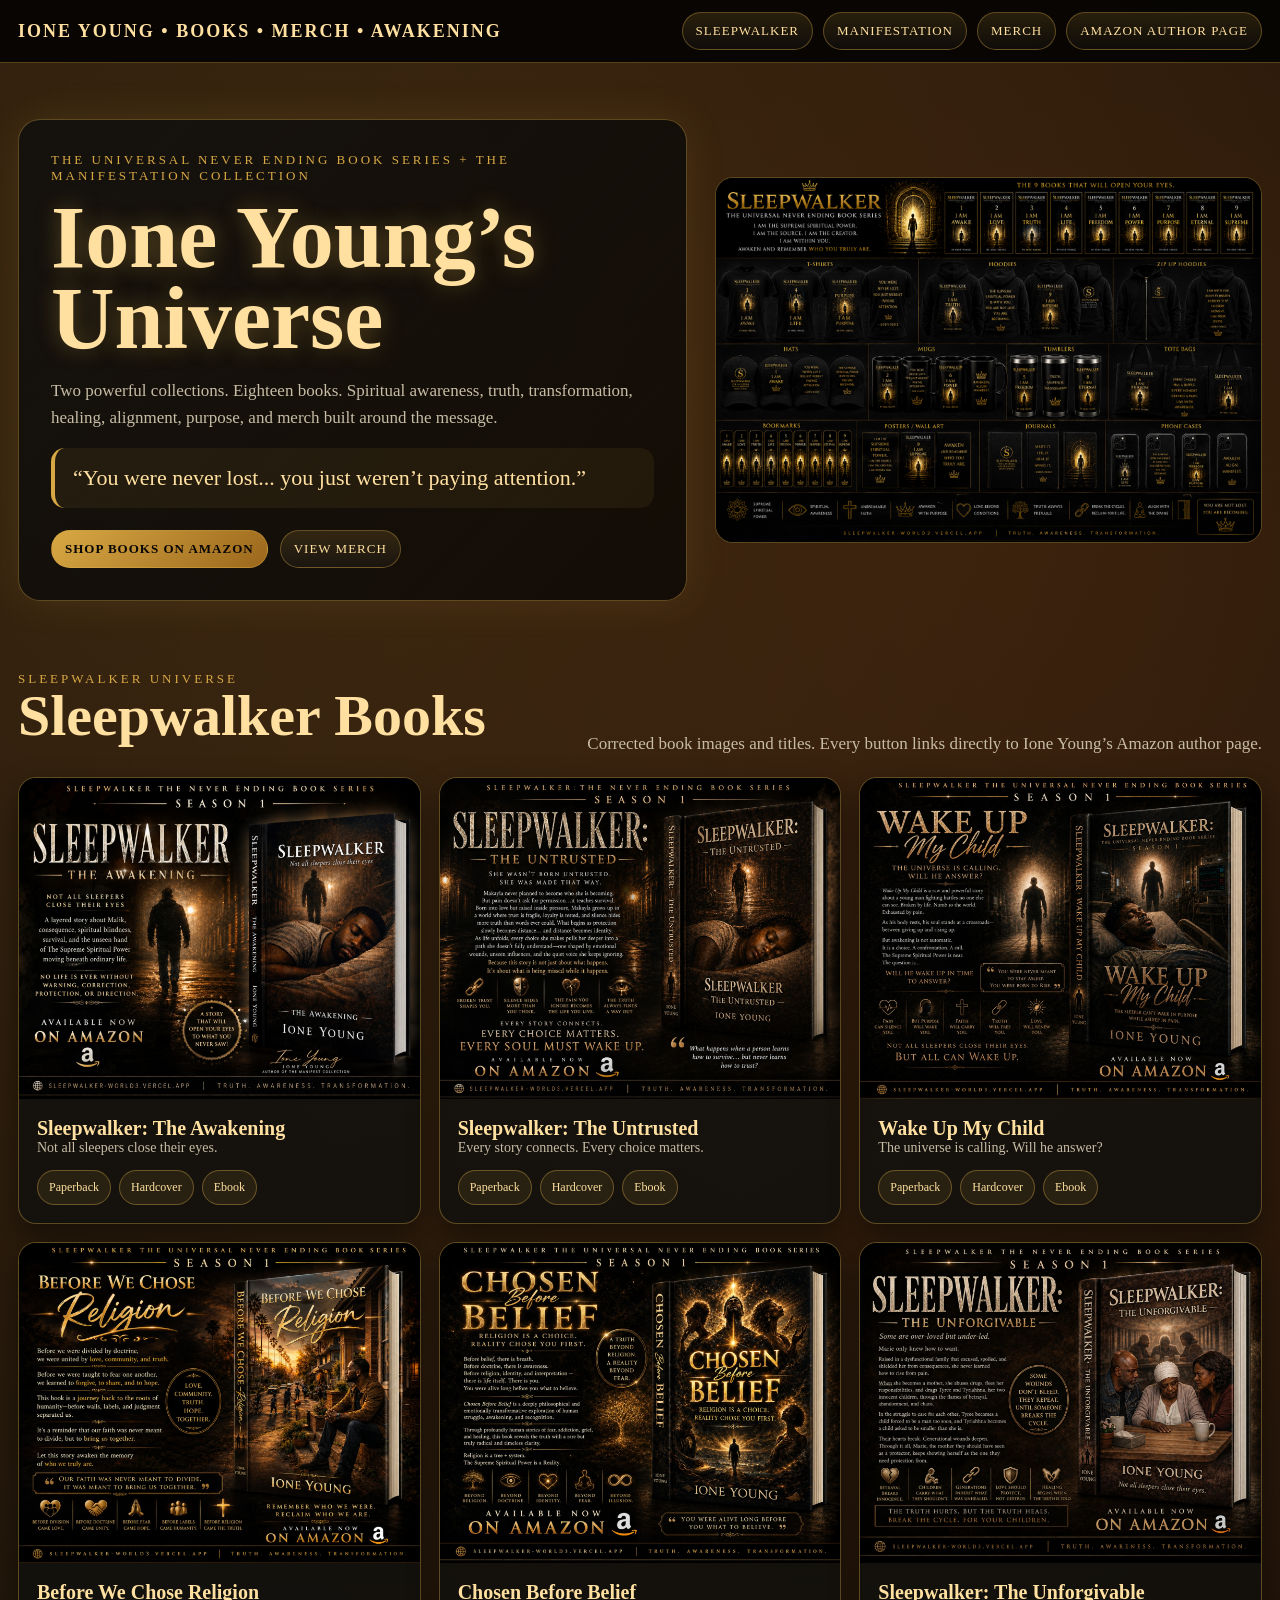
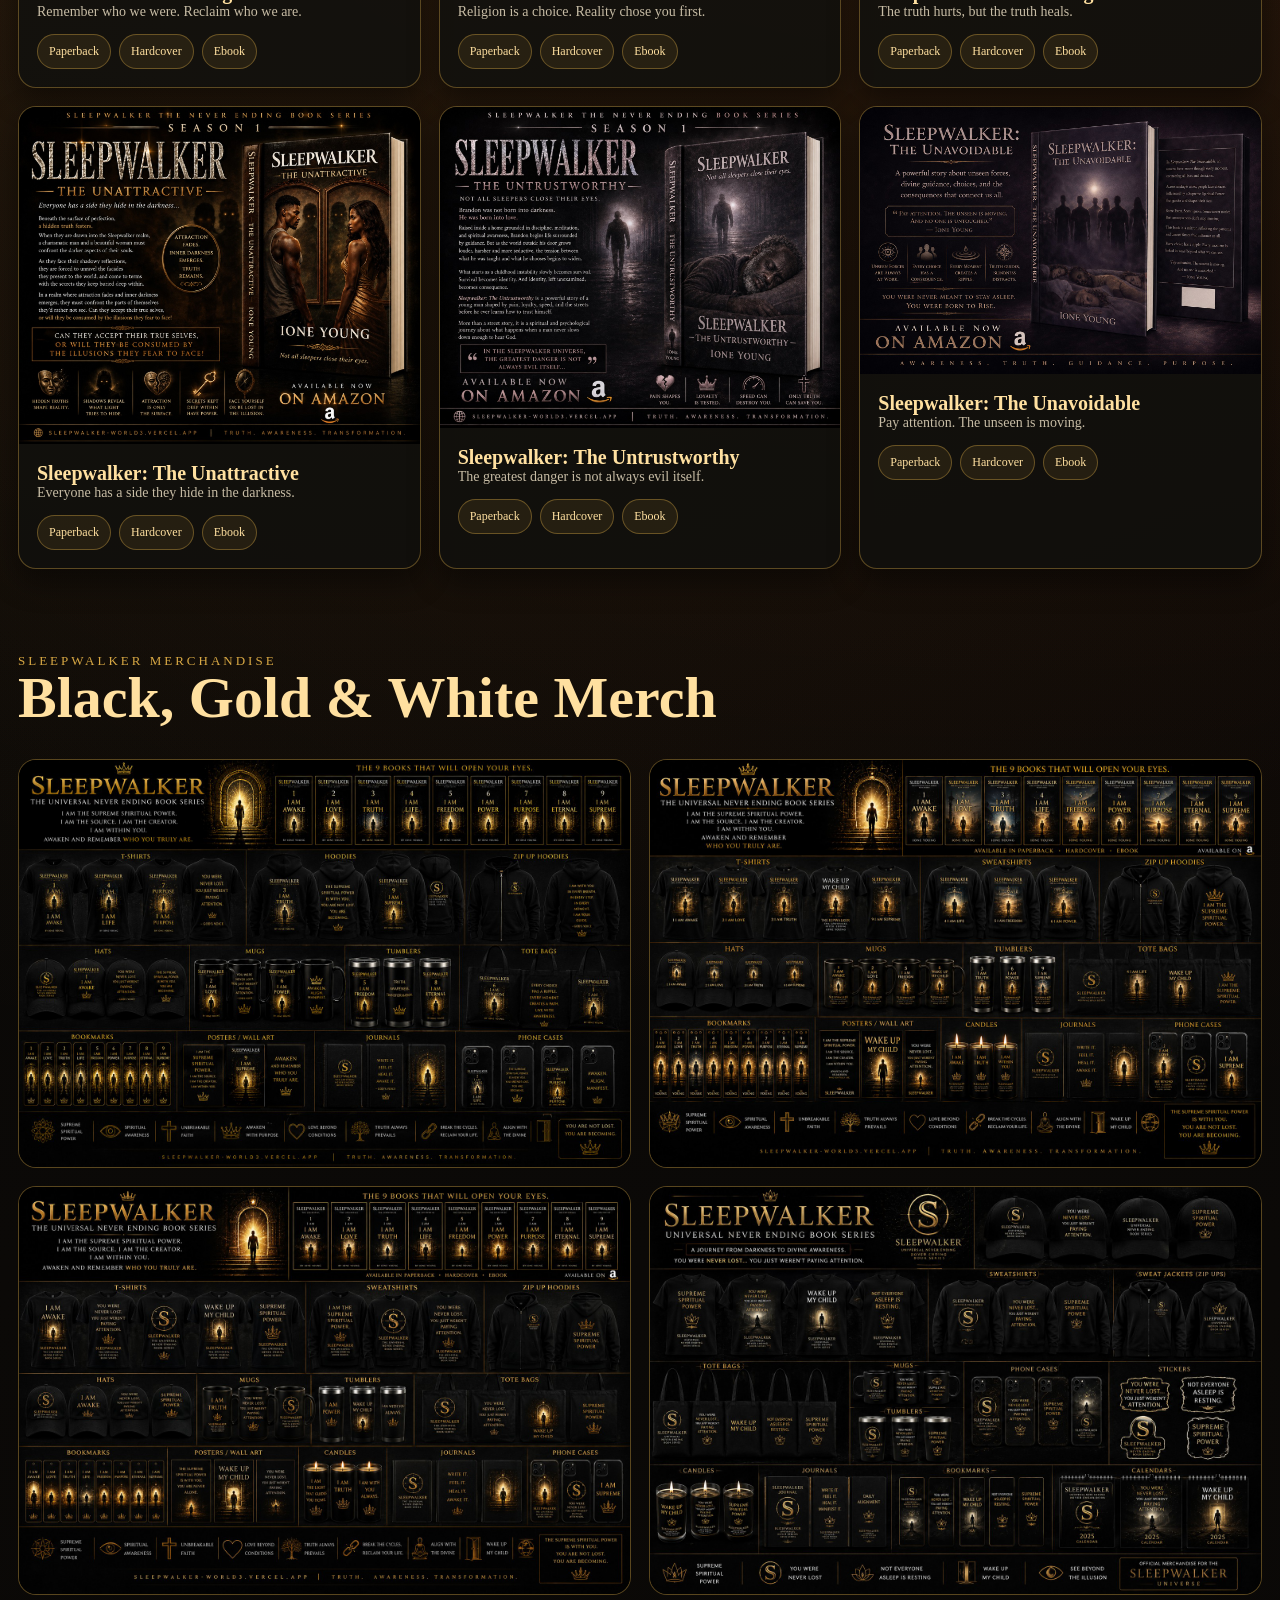
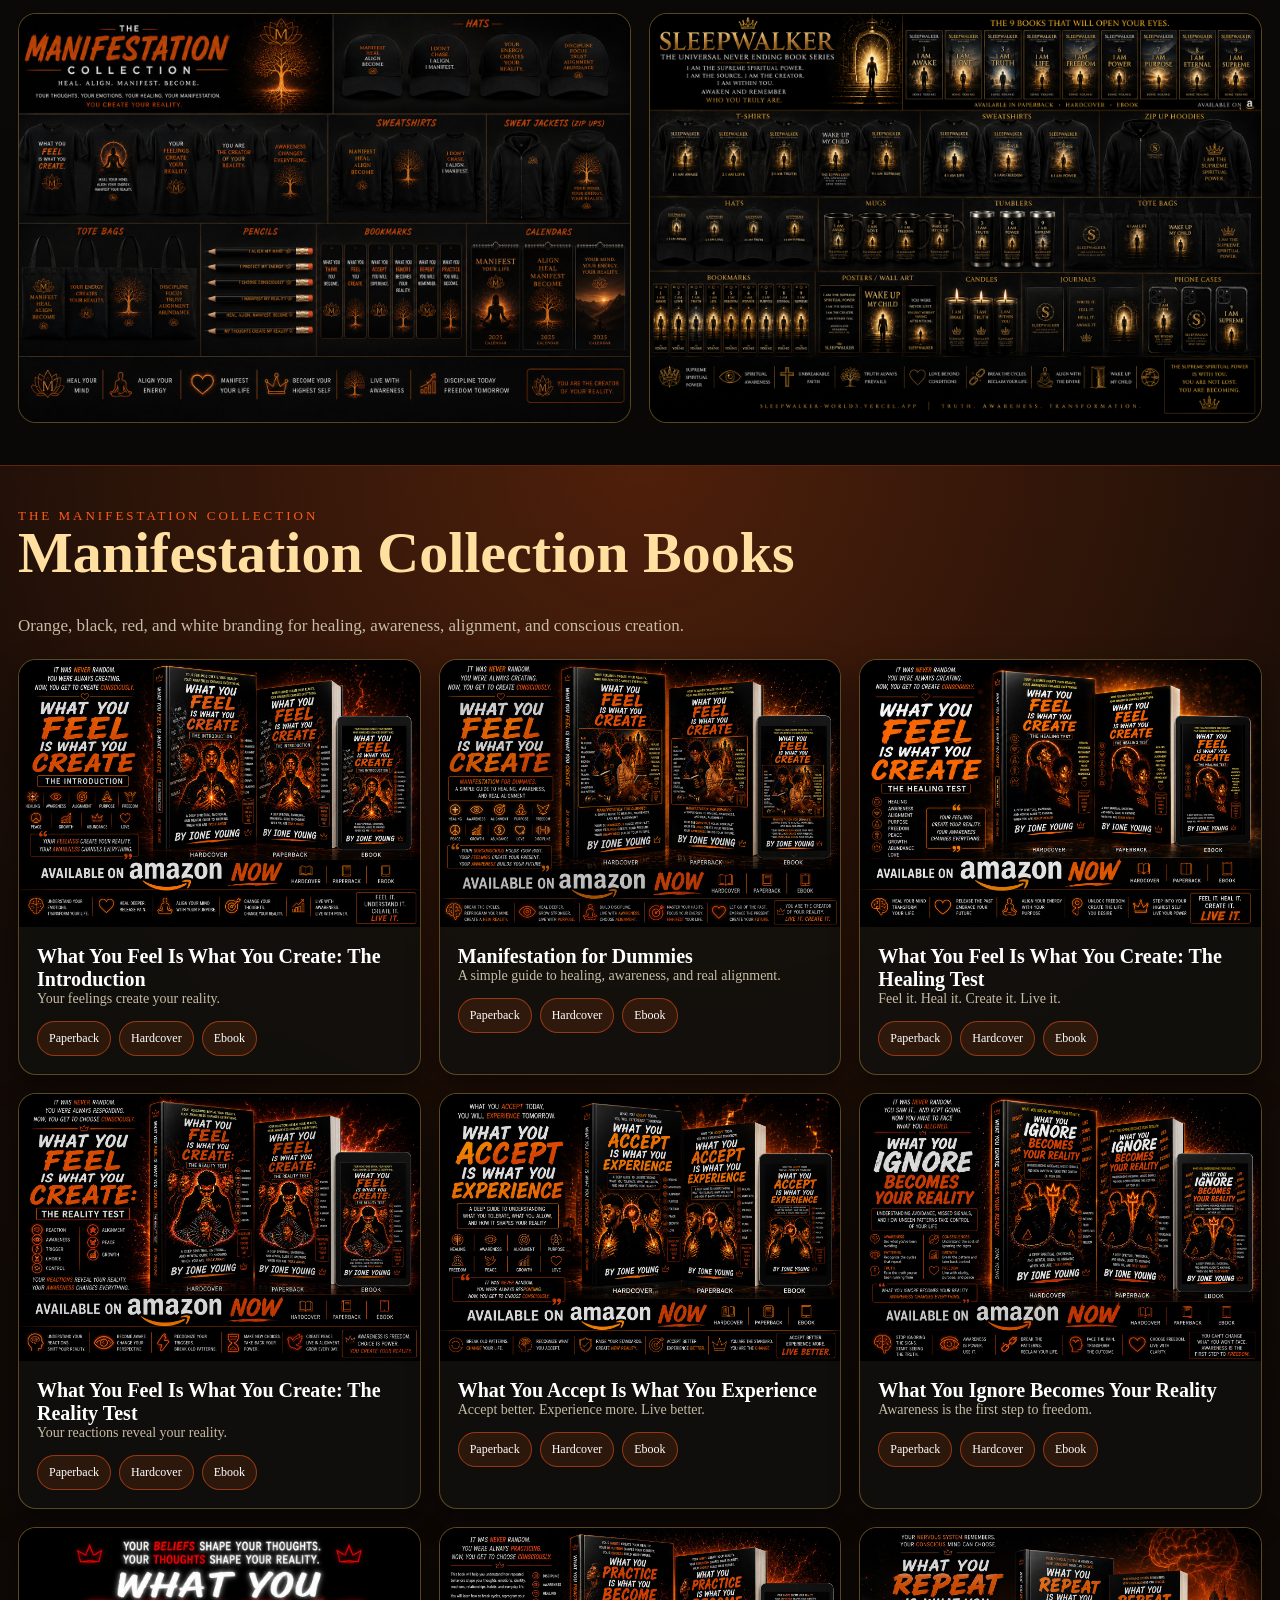
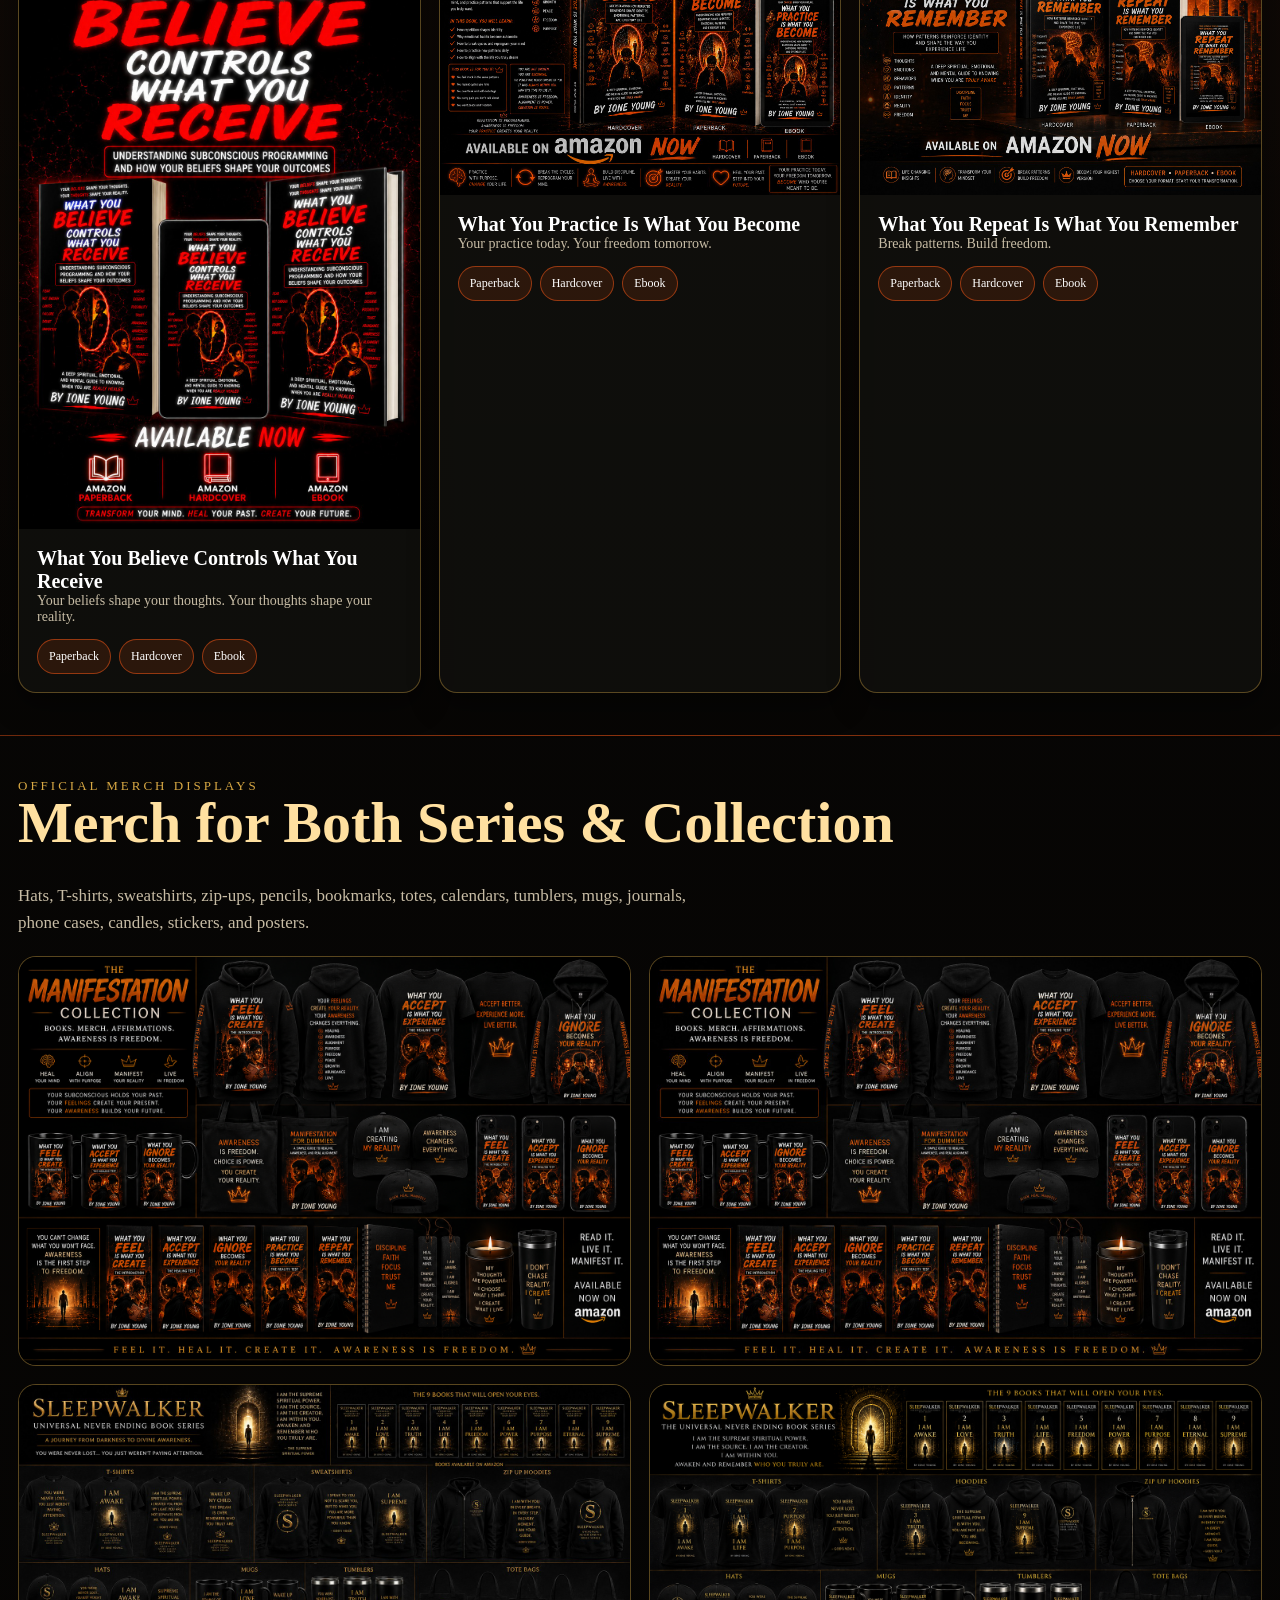
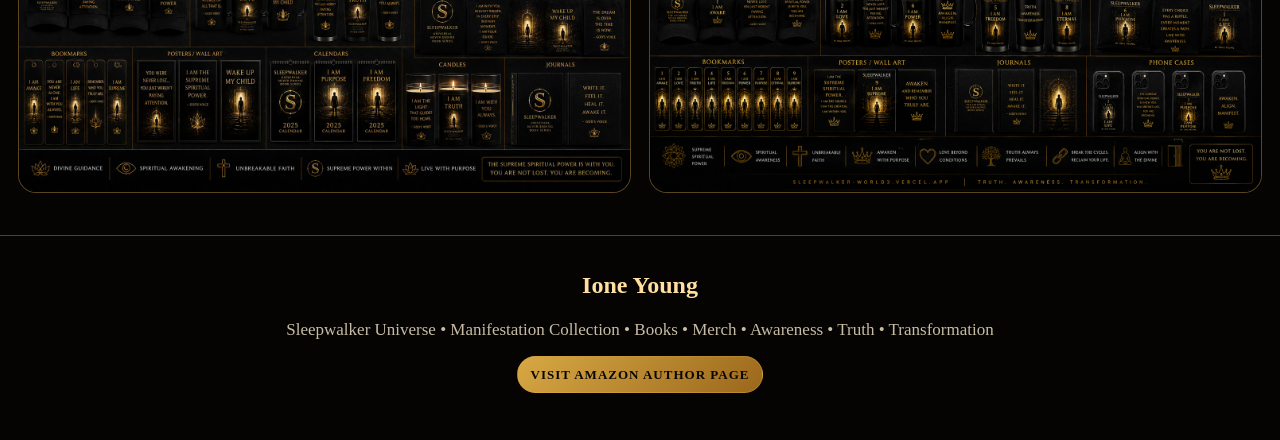
==== index.html @ 40caefb8 "Rename ione-young-corrected-index.html to index.html" ====
<!DOCTYPE html>
<html lang="en">
<head>
<meta charset="UTF-8">
<meta name="viewport" content="width=device-width, initial-scale=1.0">
<title>Ione Young | Sleepwalker Universe & Manifestation Collection</title>
<style>
:root{--bg:#050403;--panel:#11100e;--gold:#d8a844;--gold2:#ffe0a0;--orange:#ff5a16;--white:#fff7e8;--muted:#c7bca5;--line:rgba(216,168,68,.38)}
*{box-sizing:border-box}html{scroll-behavior:smooth}body{margin:0;background:radial-gradient(circle at 20% 5%,rgba(216,168,68,.18),transparent 35%),radial-gradient(circle at 80% 8%,rgba(255,90,22,.13),transparent 34%),linear-gradient(180deg,#050403,#0b0907 42%,#050403);color:var(--white);font-family:Georgia,"Times New Roman",serif}a{color:inherit;text-decoration:none}img{max-width:100%;display:block}.nav{position:sticky;top:0;z-index:20;background:rgba(5,4,3,.92);backdrop-filter:blur(10px);border-bottom:1px solid var(--line);padding:12px 18px}.nav-inner{max-width:1280px;margin:auto;display:flex;gap:12px;align-items:center;justify-content:space-between;flex-wrap:wrap}.brand{font-size:18px;letter-spacing:2px;color:var(--gold2);font-weight:700}.links{display:flex;gap:10px;flex-wrap:wrap}.links a,.btn{border:1px solid var(--line);background:linear-gradient(180deg,rgba(216,168,68,.16),rgba(255,255,255,.03));color:var(--gold2);padding:10px 13px;border-radius:999px;font-size:13px;letter-spacing:1px;text-transform:uppercase}.hero{max-width:1280px;margin:auto;padding:56px 18px 28px;display:grid;grid-template-columns:1.1fr .9fr;gap:28px;align-items:center}.hero-card{border:1px solid var(--line);background:linear-gradient(135deg,rgba(17,16,14,.88),rgba(5,4,3,.72));box-shadow:0 0 40px rgba(216,168,68,.12);padding:32px;border-radius:22px}.eyebrow{color:var(--gold);letter-spacing:3px;text-transform:uppercase;font-size:13px}h1{font-size:clamp(42px,7vw,88px);line-height:.92;margin:14px 0;color:var(--gold2);text-shadow:0 0 22px rgba(216,168,68,.35)}h2{font-size:clamp(30px,5vw,58px);line-height:1;margin:0 0 12px;color:var(--gold2)}h3{font-size:24px;margin:0 0 8px;color:var(--gold2)}p{color:var(--muted);font-size:17px;line-height:1.6}.hero-actions{display:flex;gap:12px;flex-wrap:wrap;margin-top:22px}.amazon{background:linear-gradient(135deg,var(--gold),#9b671c);color:#080604;font-weight:800}.manifest-accent{color:var(--orange)}.section{max-width:1280px;margin:auto;padding:42px 18px}.section-head{display:flex;align-items:end;justify-content:space-between;gap:18px;margin-bottom:20px;flex-wrap:wrap}.section-head p{max-width:700px;margin:0}.grid{display:grid;grid-template-columns:repeat(3,1fr);gap:18px}.card{border:1px solid var(--line);background:rgba(17,16,14,.82);border-radius:18px;overflow:hidden;box-shadow:0 12px 30px rgba(0,0,0,.45)}.card-body{padding:18px}.book-title{font-size:20px;color:var(--gold2);font-weight:700}.manifest .book-title{color:#fff}.small{font-size:14px;color:var(--muted)}.buttons{display:flex;gap:8px;flex-wrap:wrap;margin-top:14px}.buttons a{font-size:12px;padding:9px 11px;border:1px solid var(--line);border-radius:999px;color:var(--gold2);background:rgba(216,168,68,.10)}.manifest .buttons a{border-color:rgba(255,90,22,.5);color:#fff;background:rgba(255,90,22,.12)}.full-img{border-radius:18px;border:1px solid var(--line);overflow:hidden;background:#0b0907}.quote{border-left:4px solid var(--gold);padding:14px 18px;background:rgba(216,168,68,.08);border-radius:14px;color:var(--gold2);font-size:22px;line-height:1.45}.manifest-zone{background:radial-gradient(circle at 50% 0%,rgba(255,90,22,.24),transparent 40%),linear-gradient(180deg,rgba(255,90,22,.06),transparent);border-top:1px solid rgba(255,90,22,.35);border-bottom:1px solid rgba(255,90,22,.35)}.merch-grid{display:grid;grid-template-columns:repeat(2,1fr);gap:18px}.footer{border-top:1px solid var(--line);text-align:center;padding:36px 18px;color:var(--muted)}@media(max-width:900px){.hero,.grid,.merch-grid{grid-template-columns:1fr}h1{font-size:46px}}
</style>
</head>
<body>
<nav class="nav"><div class="nav-inner"><div class="brand">IONE YOUNG • BOOKS • MERCH • AWAKENING</div><div class="links"><a href="#sleepwalker">Sleepwalker</a><a href="#manifest">Manifestation</a><a href="#merch">Merch</a><a href="https://www.amazon.com/author/iownssleepwalkerworld2" target="_blank" rel="noopener">Amazon Author Page</a></div></div></nav>
<header class="hero"><div class="hero-card"><div class="eyebrow">The Universal Never Ending Book Series + The Manifestation Collection</div><h1>Ione Young’s Universe</h1><p>Two powerful collections. Eighteen books. Spiritual awareness, truth, transformation, healing, alignment, purpose, and merch built around the message.</p><div class="quote">“You were never lost... you just weren’t paying attention.”</div><div class="hero-actions"><a class="btn amazon" href="https://www.amazon.com/author/iownssleepwalkerworld2" target="_blank" rel="noopener">Shop Books on Amazon</a><a class="btn" href="#merch">View Merch</a></div></div><div class="full-img"><img src="sleepwalker-merch-products.png" alt="Sleepwalker official merchandise collection"></div></header>
<section id="sleepwalker" class="section"><div class="section-head"><div><div class="eyebrow">Sleepwalker Universe</div><h2>Sleepwalker Books</h2></div><p>Corrected book images and titles. Every button links directly to Ione Young’s Amazon author page.</p></div><div class="grid">
      <article class="card">
        <img src="awakening.png" alt="Sleepwalker: The Awakening">
        <div class="card-body">
          <div class="book-title">Sleepwalker: The Awakening</div>
          <div class="small">Not all sleepers close their eyes.</div>
          <div class="buttons">
            <a href="https://www.amazon.com/author/iownssleepwalkerworld2" target="_blank" rel="noopener">Paperback</a>
            <a href="https://www.amazon.com/author/iownssleepwalkerworld2" target="_blank" rel="noopener">Hardcover</a>
            <a href="https://www.amazon.com/author/iownssleepwalkerworld2" target="_blank" rel="noopener">Ebook</a>
          </div>
        </div>
      </article>

      <article class="card">
        <img src="untrusted.png" alt="Sleepwalker: The Untrusted">
        <div class="card-body">
          <div class="book-title">Sleepwalker: The Untrusted</div>
          <div class="small">Every story connects. Every choice matters.</div>
          <div class="buttons">
            <a href="https://www.amazon.com/author/iownssleepwalkerworld2" target="_blank" rel="noopener">Paperback</a>
            <a href="https://www.amazon.com/author/iownssleepwalkerworld2" target="_blank" rel="noopener">Hardcover</a>
            <a href="https://www.amazon.com/author/iownssleepwalkerworld2" target="_blank" rel="noopener">Ebook</a>
          </div>
        </div>
      </article>

      <article class="card">
        <img src="chosen-before-belief.png" alt="Wake Up My Child">
        <div class="card-body">
          <div class="book-title">Wake Up My Child</div>
          <div class="small">The universe is calling. Will he answer?</div>
          <div class="buttons">
            <a href="https://www.amazon.com/author/iownssleepwalkerworld2" target="_blank" rel="noopener">Paperback</a>
            <a href="https://www.amazon.com/author/iownssleepwalkerworld2" target="_blank" rel="noopener">Hardcover</a>
            <a href="https://www.amazon.com/author/iownssleepwalkerworld2" target="_blank" rel="noopener">Ebook</a>
          </div>
        </div>
      </article>

      <article class="card">
        <img src="before-we-chose-religion.png" alt="Before We Chose Religion">
        <div class="card-body">
          <div class="book-title">Before We Chose Religion</div>
          <div class="small">Remember who we were. Reclaim who we are.</div>
          <div class="buttons">
            <a href="https://www.amazon.com/author/iownssleepwalkerworld2" target="_blank" rel="noopener">Paperback</a>
            <a href="https://www.amazon.com/author/iownssleepwalkerworld2" target="_blank" rel="noopener">Hardcover</a>
            <a href="https://www.amazon.com/author/iownssleepwalkerworld2" target="_blank" rel="noopener">Ebook</a>
          </div>
        </div>
      </article>

      <article class="card">
        <img src="unavoidable.png" alt="Chosen Before Belief">
        <div class="card-body">
          <div class="book-title">Chosen Before Belief</div>
          <div class="small">Religion is a choice. Reality chose you first.</div>
          <div class="buttons">
            <a href="https://www.amazon.com/author/iownssleepwalkerworld2" target="_blank" rel="noopener">Paperback</a>
            <a href="https://www.amazon.com/author/iownssleepwalkerworld2" target="_blank" rel="noopener">Hardcover</a>
            <a href="https://www.amazon.com/author/iownssleepwalkerworld2" target="_blank" rel="noopener">Ebook</a>
          </div>
        </div>
      </article>

      <article class="card">
        <img src="unattractive.png" alt="Sleepwalker: The Unforgivable">
        <div class="card-body">
          <div class="book-title">Sleepwalker: The Unforgivable</div>
          <div class="small">The truth hurts, but the truth heals.</div>
          <div class="buttons">
            <a href="https://www.amazon.com/author/iownssleepwalkerworld2" target="_blank" rel="noopener">Paperback</a>
            <a href="https://www.amazon.com/author/iownssleepwalkerworld2" target="_blank" rel="noopener">Hardcover</a>
            <a href="https://www.amazon.com/author/iownssleepwalkerworld2" target="_blank" rel="noopener">Ebook</a>
          </div>
        </div>
      </article>

      <article class="card">
        <img src="unforgivable.png" alt="Sleepwalker: The Unattractive">
        <div class="card-body">
          <div class="book-title">Sleepwalker: The Unattractive</div>
          <div class="small">Everyone has a side they hide in the darkness.</div>
          <div class="buttons">
            <a href="https://www.amazon.com/author/iownssleepwalkerworld2" target="_blank" rel="noopener">Paperback</a>
            <a href="https://www.amazon.com/author/iownssleepwalkerworld2" target="_blank" rel="noopener">Hardcover</a>
            <a href="https://www.amazon.com/author/iownssleepwalkerworld2" target="_blank" rel="noopener">Ebook</a>
          </div>
        </div>
      </article>

      <article class="card">
        <img src="untrustworthy.png" alt="Sleepwalker: The Untrustworthy">
        <div class="card-body">
          <div class="book-title">Sleepwalker: The Untrustworthy</div>
          <div class="small">The greatest danger is not always evil itself.</div>
          <div class="buttons">
            <a href="https://www.amazon.com/author/iownssleepwalkerworld2" target="_blank" rel="noopener">Paperback</a>
            <a href="https://www.amazon.com/author/iownssleepwalkerworld2" target="_blank" rel="noopener">Hardcover</a>
            <a href="https://www.amazon.com/author/iownssleepwalkerworld2" target="_blank" rel="noopener">Ebook</a>
          </div>
        </div>
      </article>

      <article class="card">
        <img src="wake-up-my-child.png" alt="Sleepwalker: The Unavoidable">
        <div class="card-body">
          <div class="book-title">Sleepwalker: The Unavoidable</div>
          <div class="small">Pay attention. The unseen is moving.</div>
          <div class="buttons">
            <a href="https://www.amazon.com/author/iownssleepwalkerworld2" target="_blank" rel="noopener">Paperback</a>
            <a href="https://www.amazon.com/author/iownssleepwalkerworld2" target="_blank" rel="noopener">Hardcover</a>
            <a href="https://www.amazon.com/author/iownssleepwalkerworld2" target="_blank" rel="noopener">Ebook</a>
          </div>
        </div>
      </article></div></section>
<section class="section"><div class="section-head"><div><div class="eyebrow">Sleepwalker Merchandise</div><h2>Black, Gold & White Merch</h2></div></div><div class="merch-grid"><div class="full-img"><img src="sleepwalker-merch-1.png" alt="sleepwalker-merch-1.png"></div>
<div class="full-img"><img src="sleepwalker-merch-2.png" alt="sleepwalker-merch-2.png"></div>
<div class="full-img"><img src="sleepwalker-merch-3.png" alt="sleepwalker-merch-3.png"></div>
<div class="full-img"><img src="sleepwalker-merch-4.png" alt="sleepwalker-merch-4.png"></div>
<div class="full-img"><img src="sleepwalker-merch-5.png" alt="sleepwalker-merch-5.png"></div>
<div class="full-img"><img src="sleepwalker-merch-products-2.png" alt="sleepwalker-merch-products-2.png"></div></div></section>
<section id="manifest" class="section manifest-zone manifest"><div class="section-head"><div><div class="eyebrow manifest-accent">The Manifestation Collection</div><h2>Manifestation Collection Books</h2></div><p>Orange, black, red, and white branding for healing, awareness, alignment, and conscious creation.</p></div><div class="grid">
      <article class="card">
        <img src="feel-create-introduction.png" alt="What You Feel Is What You Create: The Introduction">
        <div class="card-body">
          <div class="book-title">What You Feel Is What You Create: The Introduction</div>
          <div class="small">Your feelings create your reality.</div>
          <div class="buttons">
            <a href="https://www.amazon.com/author/iownssleepwalkerworld2" target="_blank" rel="noopener">Paperback</a>
            <a href="https://www.amazon.com/author/iownssleepwalkerworld2" target="_blank" rel="noopener">Hardcover</a>
            <a href="https://www.amazon.com/author/iownssleepwalkerworld2" target="_blank" rel="noopener">Ebook</a>
          </div>
        </div>
      </article>

      <article class="card">
        <img src="feel-create-dummies.png" alt="Manifestation for Dummies">
        <div class="card-body">
          <div class="book-title">Manifestation for Dummies</div>
          <div class="small">A simple guide to healing, awareness, and real alignment.</div>
          <div class="buttons">
            <a href="https://www.amazon.com/author/iownssleepwalkerworld2" target="_blank" rel="noopener">Paperback</a>
            <a href="https://www.amazon.com/author/iownssleepwalkerworld2" target="_blank" rel="noopener">Hardcover</a>
            <a href="https://www.amazon.com/author/iownssleepwalkerworld2" target="_blank" rel="noopener">Ebook</a>
          </div>
        </div>
      </article>

      <article class="card">
        <img src="feel-create-healing-test.png" alt="What You Feel Is What You Create: The Healing Test">
        <div class="card-body">
          <div class="book-title">What You Feel Is What You Create: The Healing Test</div>
          <div class="small">Feel it. Heal it. Create it. Live it.</div>
          <div class="buttons">
            <a href="https://www.amazon.com/author/iownssleepwalkerworld2" target="_blank" rel="noopener">Paperback</a>
            <a href="https://www.amazon.com/author/iownssleepwalkerworld2" target="_blank" rel="noopener">Hardcover</a>
            <a href="https://www.amazon.com/author/iownssleepwalkerworld2" target="_blank" rel="noopener">Ebook</a>
          </div>
        </div>
      </article>

      <article class="card">
        <img src="feel-create-reality-test.png" alt="What You Feel Is What You Create: The Reality Test">
        <div class="card-body">
          <div class="book-title">What You Feel Is What You Create: The Reality Test</div>
          <div class="small">Your reactions reveal your reality.</div>
          <div class="buttons">
            <a href="https://www.amazon.com/author/iownssleepwalkerworld2" target="_blank" rel="noopener">Paperback</a>
            <a href="https://www.amazon.com/author/iownssleepwalkerworld2" target="_blank" rel="noopener">Hardcover</a>
            <a href="https://www.amazon.com/author/iownssleepwalkerworld2" target="_blank" rel="noopener">Ebook</a>
          </div>
        </div>
      </article>

      <article class="card">
        <img src="accept-experience.png" alt="What You Accept Is What You Experience">
        <div class="card-body">
          <div class="book-title">What You Accept Is What You Experience</div>
          <div class="small">Accept better. Experience more. Live better.</div>
          <div class="buttons">
            <a href="https://www.amazon.com/author/iownssleepwalkerworld2" target="_blank" rel="noopener">Paperback</a>
            <a href="https://www.amazon.com/author/iownssleepwalkerworld2" target="_blank" rel="noopener">Hardcover</a>
            <a href="https://www.amazon.com/author/iownssleepwalkerworld2" target="_blank" rel="noopener">Ebook</a>
          </div>
        </div>
      </article>

      <article class="card">
        <img src="ignore-reality.png" alt="What You Ignore Becomes Your Reality">
        <div class="card-body">
          <div class="book-title">What You Ignore Becomes Your Reality</div>
          <div class="small">Awareness is the first step to freedom.</div>
          <div class="buttons">
            <a href="https://www.amazon.com/author/iownssleepwalkerworld2" target="_blank" rel="noopener">Paperback</a>
            <a href="https://www.amazon.com/author/iownssleepwalkerworld2" target="_blank" rel="noopener">Hardcover</a>
            <a href="https://www.amazon.com/author/iownssleepwalkerworld2" target="_blank" rel="noopener">Ebook</a>
          </div>
        </div>
      </article>

      <article class="card">
        <img src="believe-controls-receive.png" alt="What You Believe Controls What You Receive">
        <div class="card-body">
          <div class="book-title">What You Believe Controls What You Receive</div>
          <div class="small">Your beliefs shape your thoughts. Your thoughts shape your reality.</div>
          <div class="buttons">
            <a href="https://www.amazon.com/author/iownssleepwalkerworld2" target="_blank" rel="noopener">Paperback</a>
            <a href="https://www.amazon.com/author/iownssleepwalkerworld2" target="_blank" rel="noopener">Hardcover</a>
            <a href="https://www.amazon.com/author/iownssleepwalkerworld2" target="_blank" rel="noopener">Ebook</a>
          </div>
        </div>
      </article>

      <article class="card">
        <img src="practice-become.png" alt="What You Practice Is What You Become">
        <div class="card-body">
          <div class="book-title">What You Practice Is What You Become</div>
          <div class="small">Your practice today. Your freedom tomorrow.</div>
          <div class="buttons">
            <a href="https://www.amazon.com/author/iownssleepwalkerworld2" target="_blank" rel="noopener">Paperback</a>
            <a href="https://www.amazon.com/author/iownssleepwalkerworld2" target="_blank" rel="noopener">Hardcover</a>
            <a href="https://www.amazon.com/author/iownssleepwalkerworld2" target="_blank" rel="noopener">Ebook</a>
          </div>
        </div>
      </article>

      <article class="card">
        <img src="repeat-remember.png" alt="What You Repeat Is What You Remember">
        <div class="card-body">
          <div class="book-title">What You Repeat Is What You Remember</div>
          <div class="small">Break patterns. Build freedom.</div>
          <div class="buttons">
            <a href="https://www.amazon.com/author/iownssleepwalkerworld2" target="_blank" rel="noopener">Paperback</a>
            <a href="https://www.amazon.com/author/iownssleepwalkerworld2" target="_blank" rel="noopener">Hardcover</a>
            <a href="https://www.amazon.com/author/iownssleepwalkerworld2" target="_blank" rel="noopener">Ebook</a>
          </div>
        </div>
      </article></div></section>
<section id="merch" class="section"><div class="section-head"><div><div class="eyebrow">Official Merch Displays</div><h2>Merch for Both Series & Collection</h2></div><p>Hats, T-shirts, sweatshirts, zip-ups, pencils, bookmarks, totes, calendars, tumblers, mugs, journals, phone cases, candles, stickers, and posters.</p></div><div class="merch-grid"><div class="full-img"><img src="manifest-merch-products.png" alt="manifest-merch-products.png"></div>
<div class="full-img"><img src="manifest-merch-1.png" alt="manifest-merch-1.png"></div>
<div class="full-img"><img src="manifest-merch-2.png" alt="manifest-merch-2.png"></div>
<div class="full-img"><img src="sleepwalker-merch-products.png" alt="sleepwalker-merch-products.png"></div></div></section>
<footer class="footer"><h3>Ione Young</h3><p>Sleepwalker Universe • Manifestation Collection • Books • Merch • Awareness • Truth • Transformation</p><p><a class="btn amazon" href="https://www.amazon.com/author/iownssleepwalkerworld2" target="_blank" rel="noopener">Visit Amazon Author Page</a></p></footer>
</body>
</html>
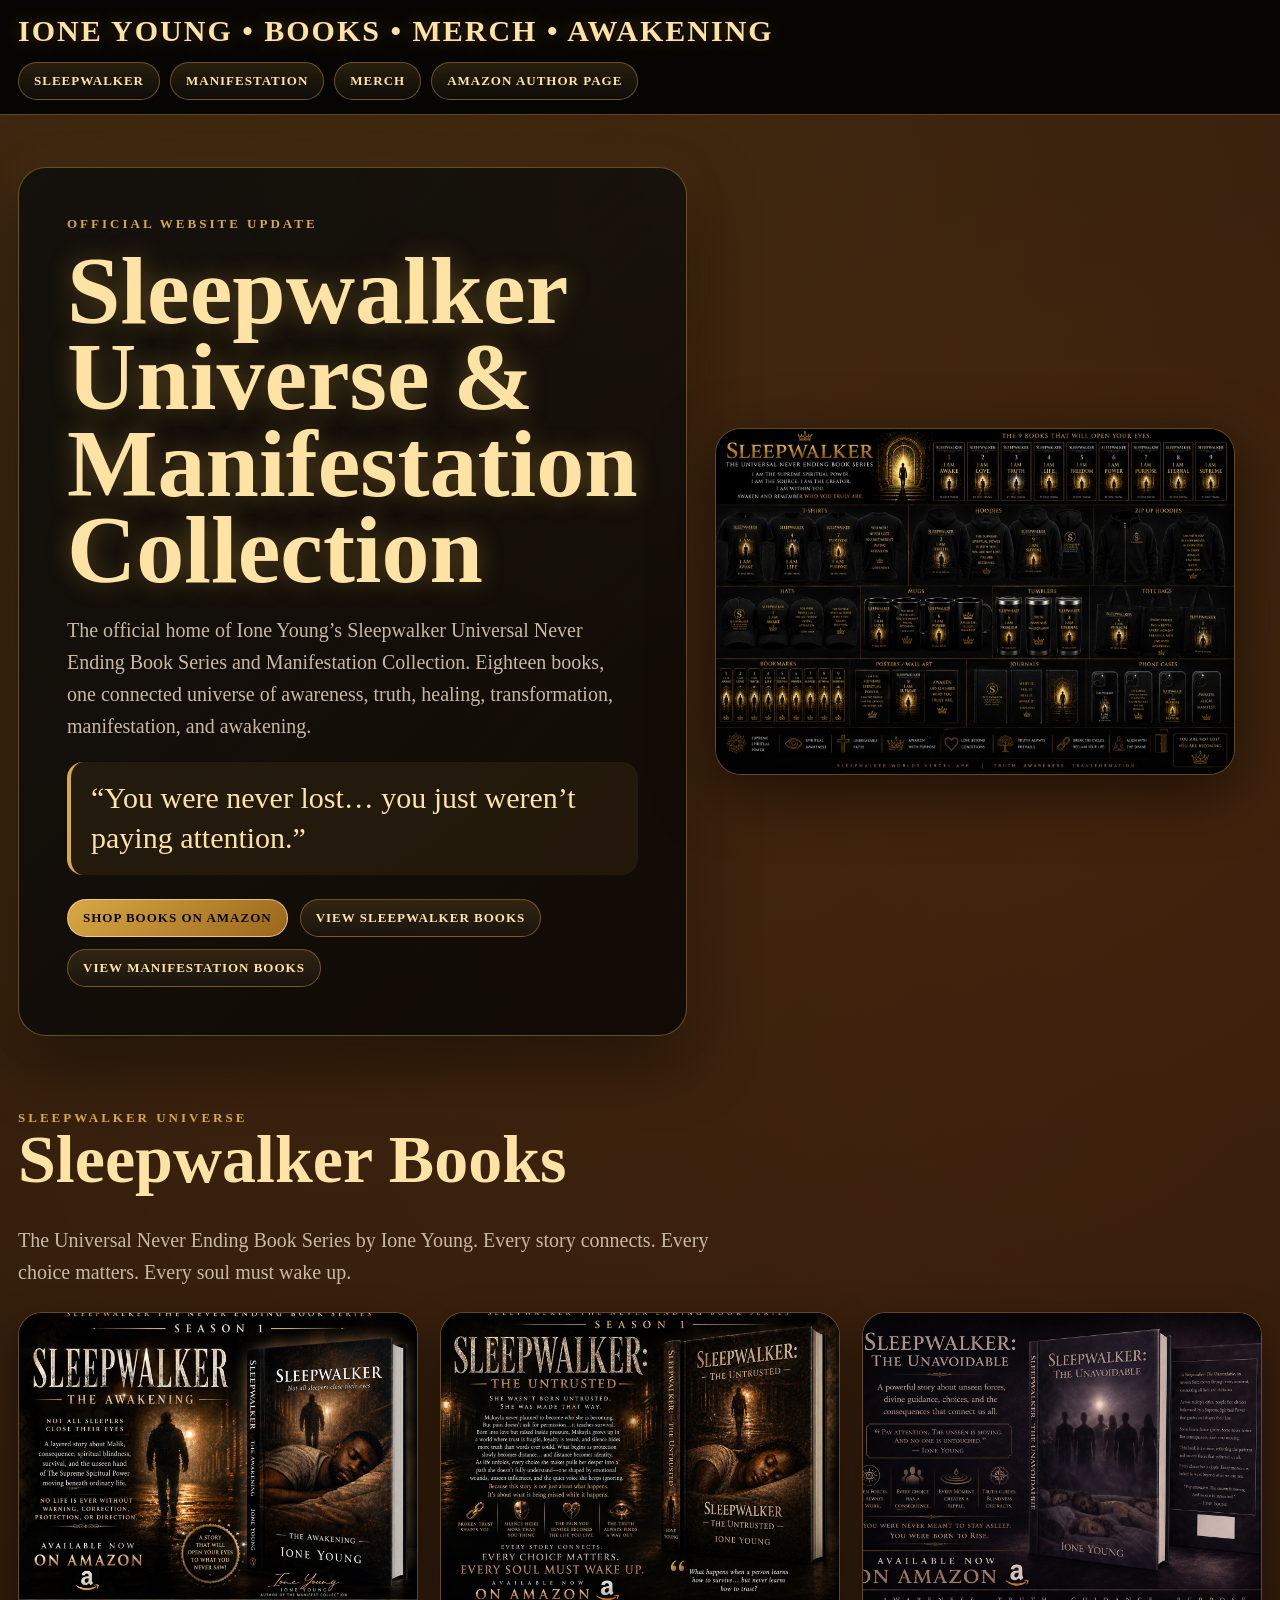
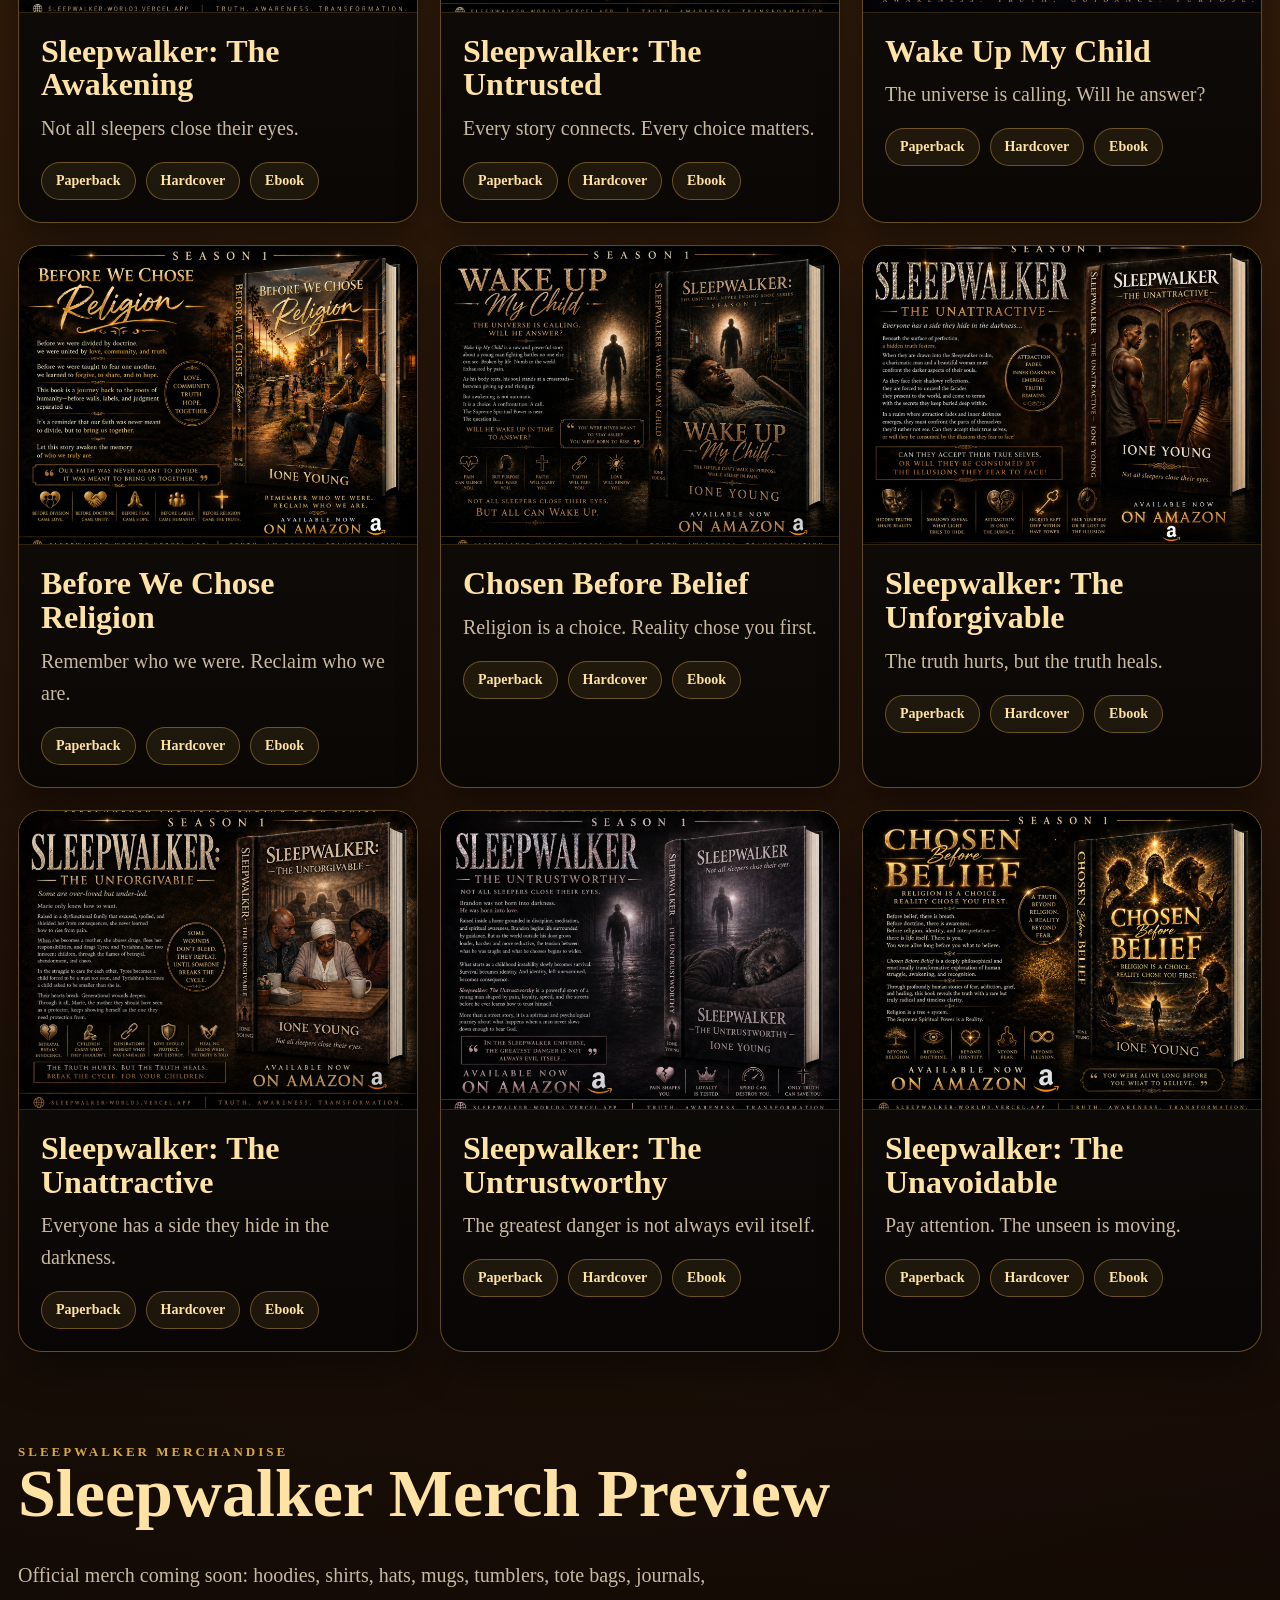
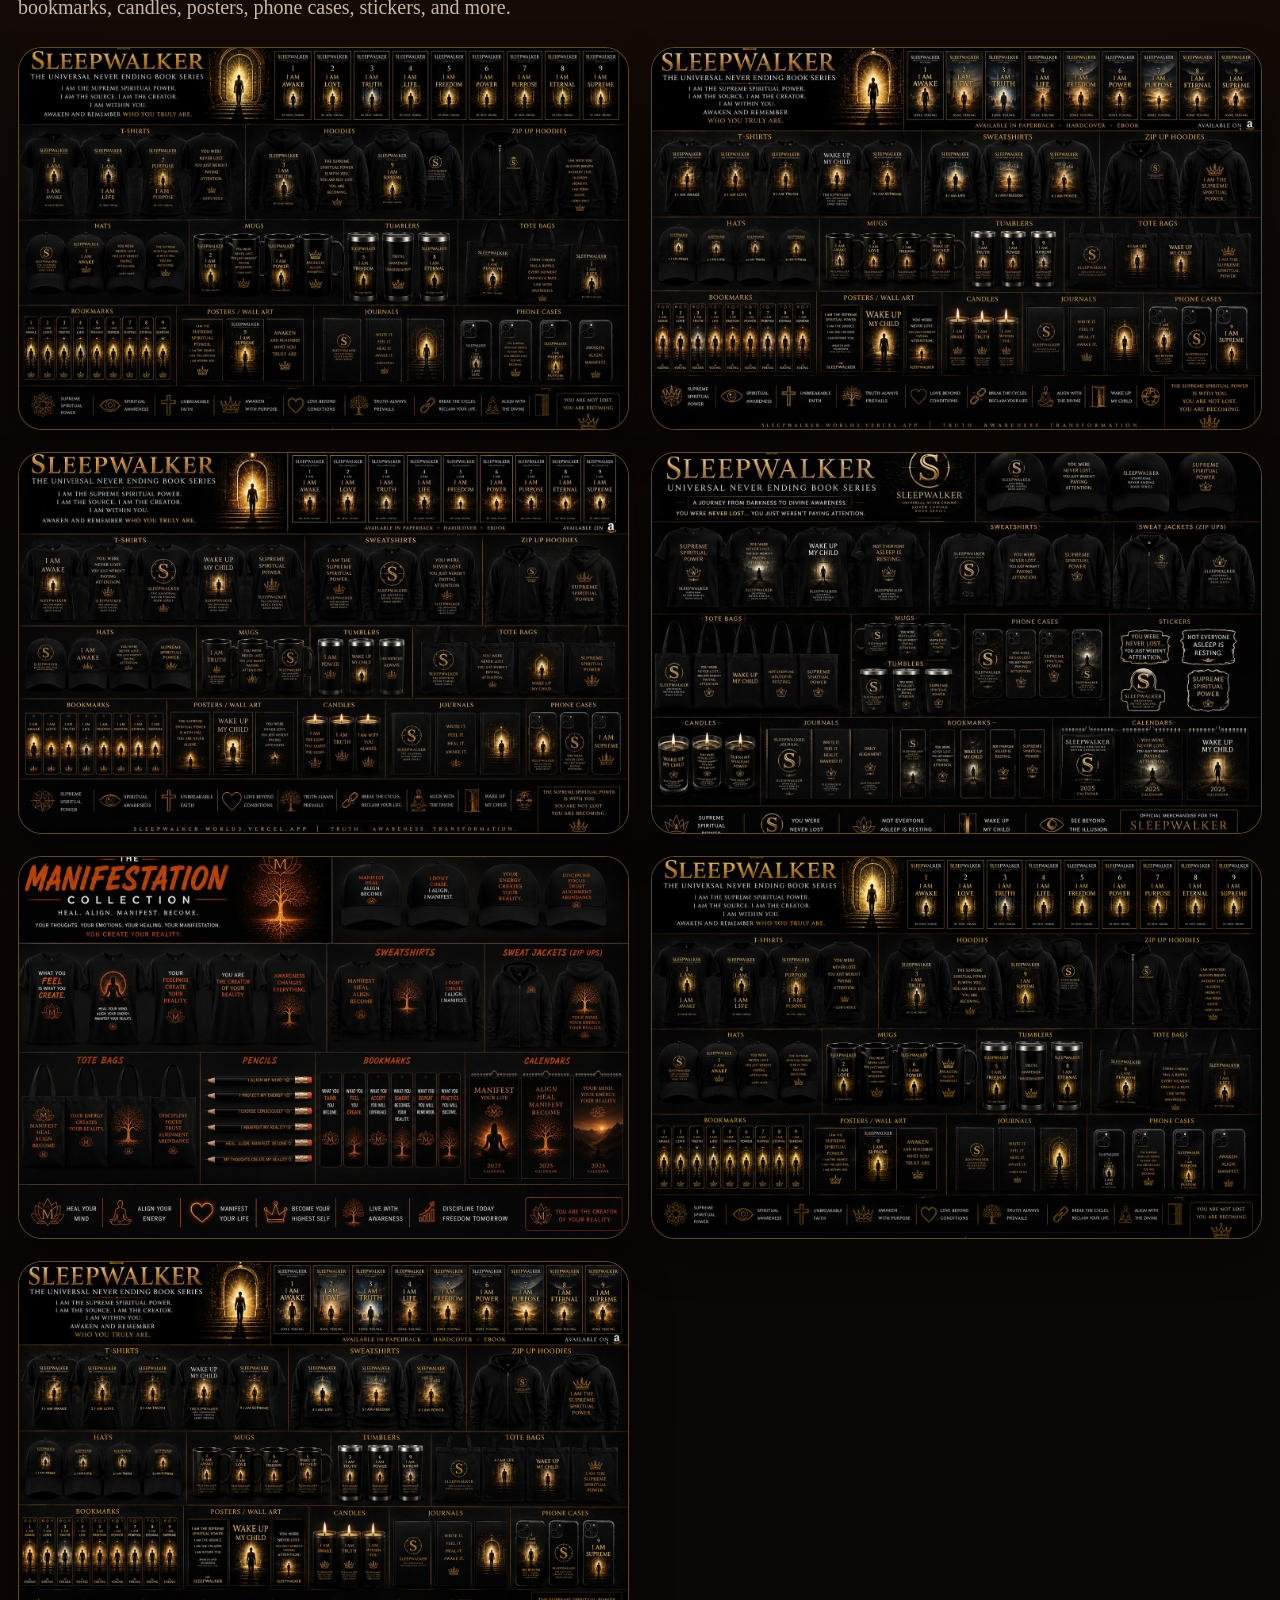
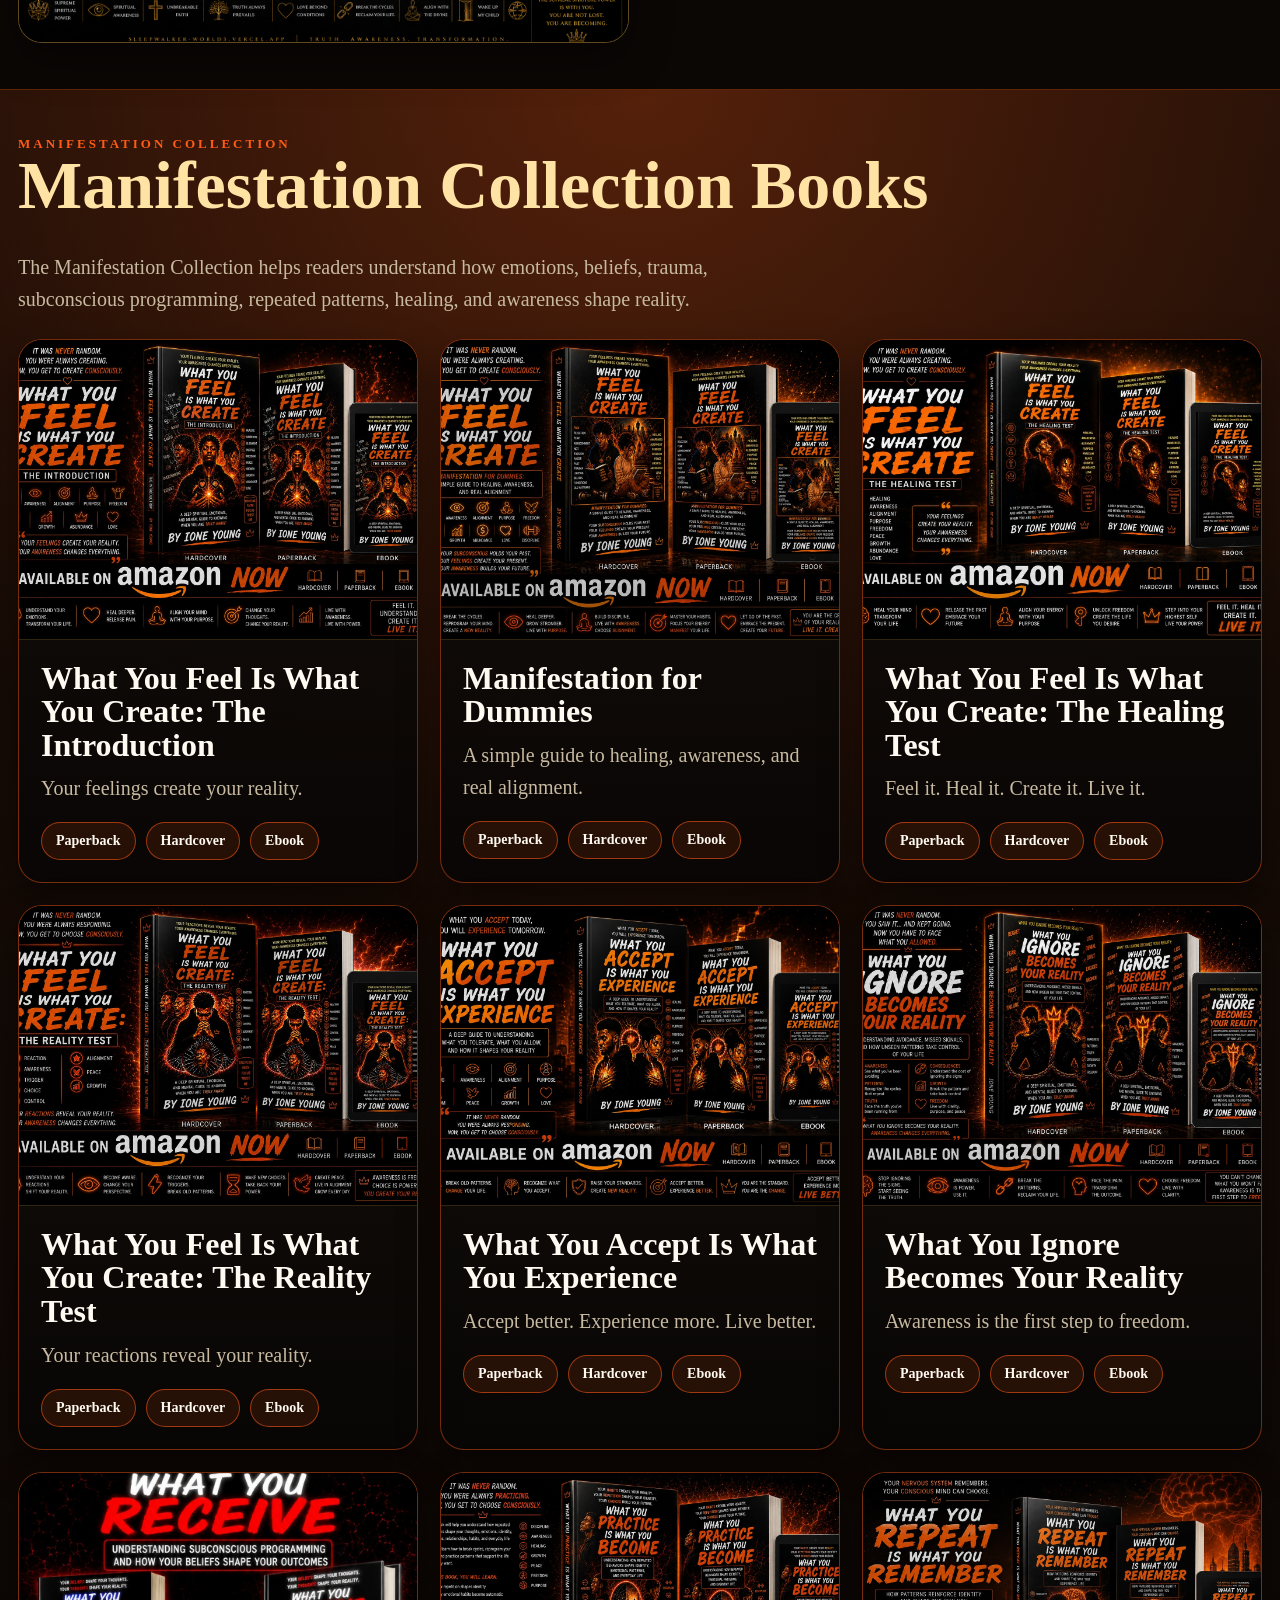
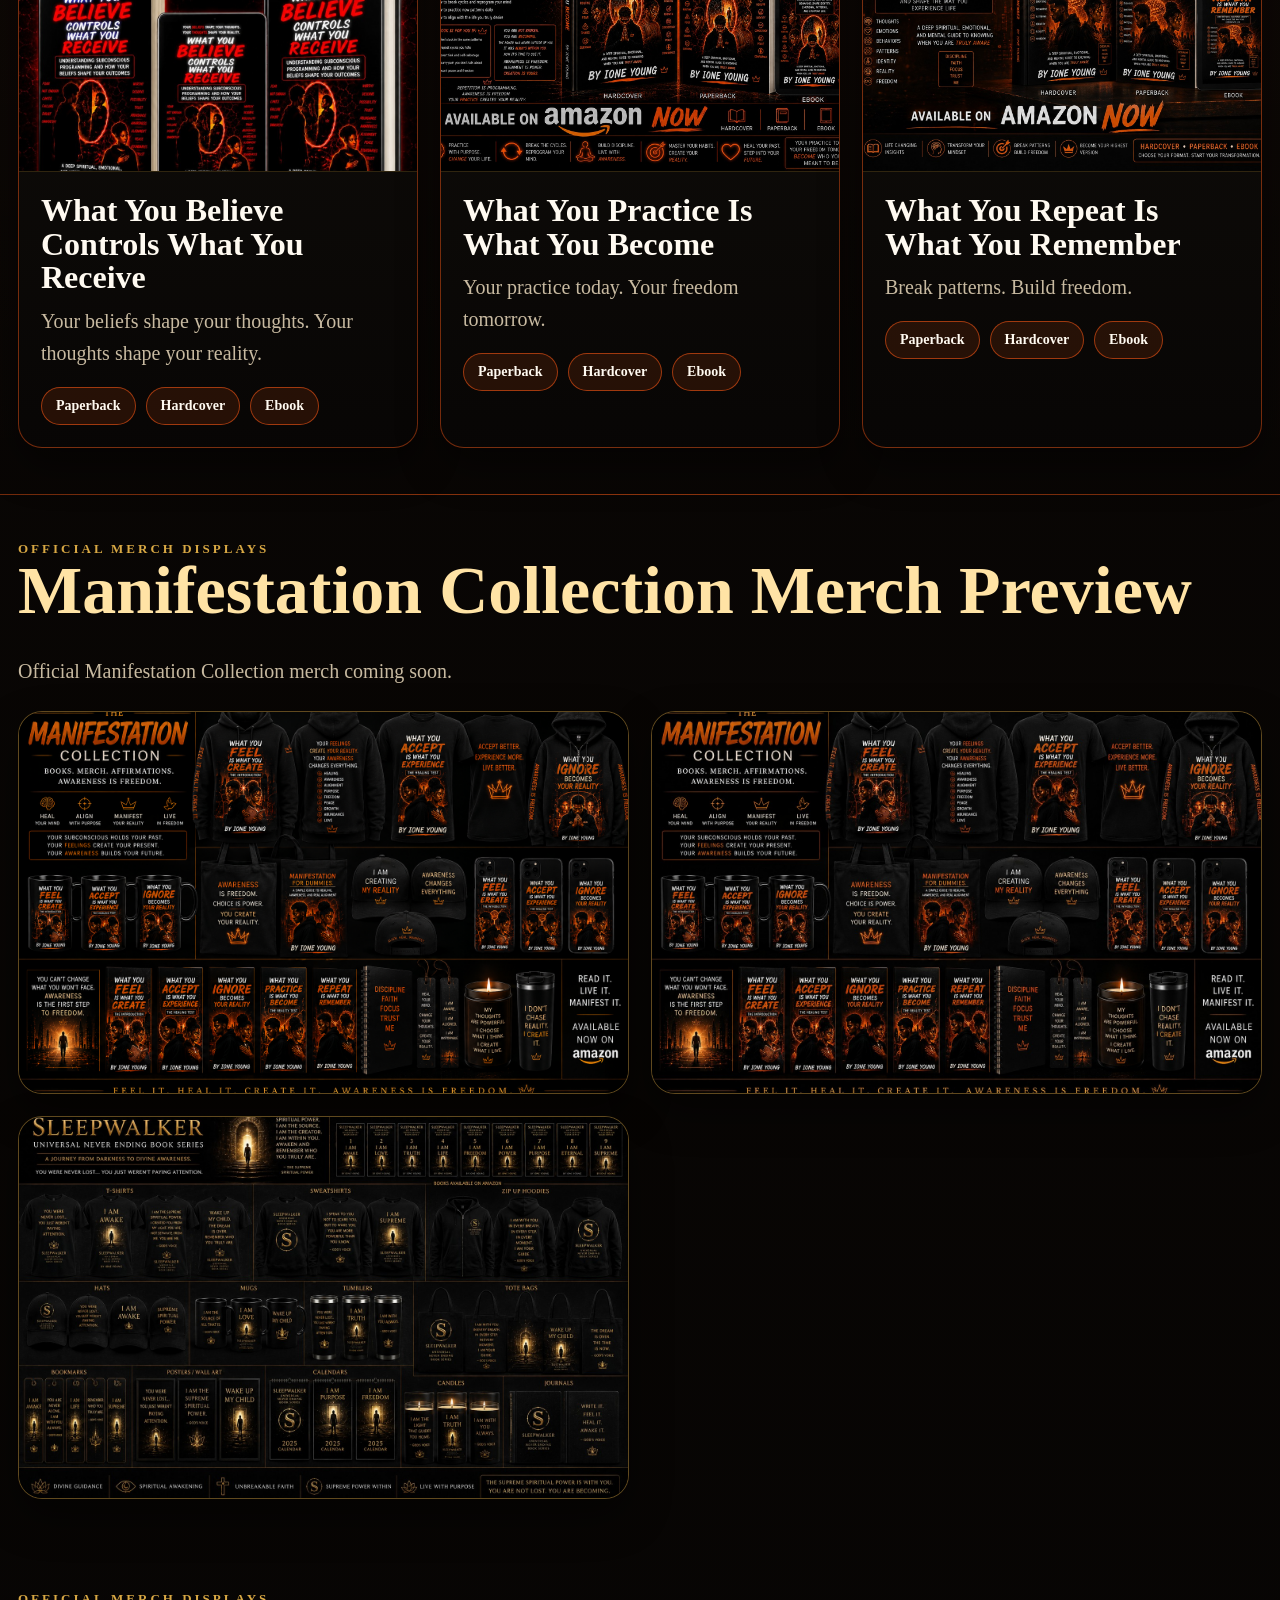
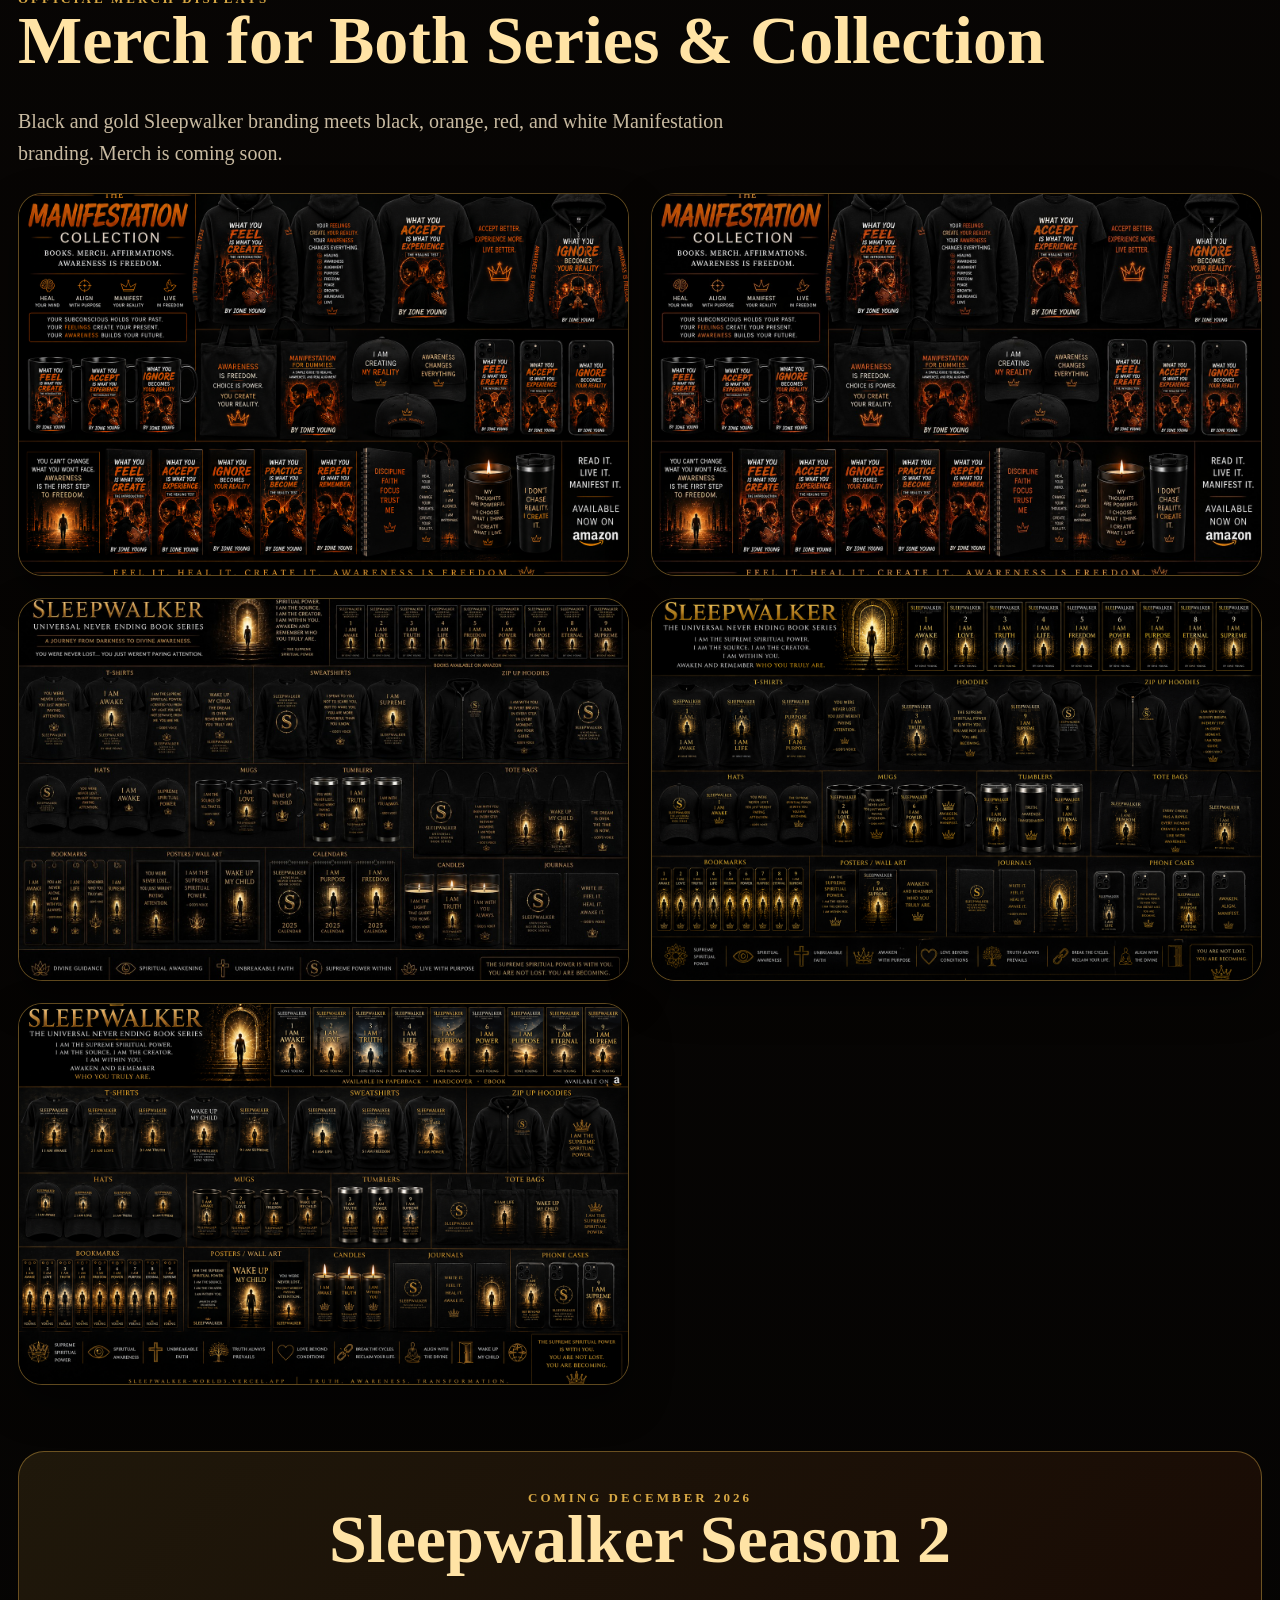
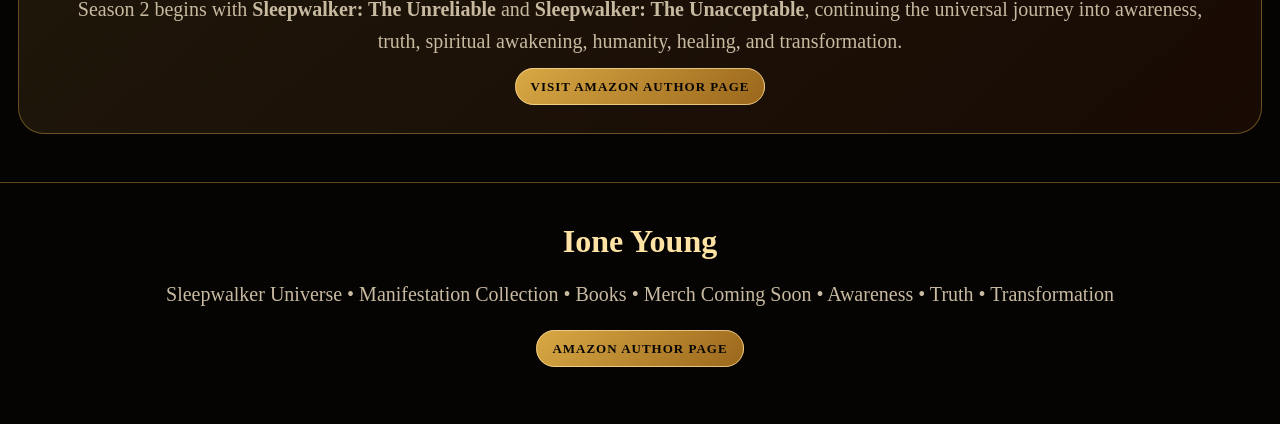
==== commit ea2bd2e9: "Rename index-FINAL-corrected-with-manifest-merch.html to index.html" ====
--- a/index.html
+++ b/index.html
@@ -1,261 +1,590 @@
 <!DOCTYPE html>
 <html lang="en">
 <head>
-<meta charset="UTF-8">
-<meta name="viewport" content="width=device-width, initial-scale=1.0">
-<title>Ione Young | Sleepwalker Universe & Manifestation Collection</title>
-<style>
-:root{--bg:#050403;--panel:#11100e;--gold:#d8a844;--gold2:#ffe0a0;--orange:#ff5a16;--white:#fff7e8;--muted:#c7bca5;--line:rgba(216,168,68,.38)}
-*{box-sizing:border-box}html{scroll-behavior:smooth}body{margin:0;background:radial-gradient(circle at 20% 5%,rgba(216,168,68,.18),transparent 35%),radial-gradient(circle at 80% 8%,rgba(255,90,22,.13),transparent 34%),linear-gradient(180deg,#050403,#0b0907 42%,#050403);color:var(--white);font-family:Georgia,"Times New Roman",serif}a{color:inherit;text-decoration:none}img{max-width:100%;display:block}.nav{position:sticky;top:0;z-index:20;background:rgba(5,4,3,.92);backdrop-filter:blur(10px);border-bottom:1px solid var(--line);padding:12px 18px}.nav-inner{max-width:1280px;margin:auto;display:flex;gap:12px;align-items:center;justify-content:space-between;flex-wrap:wrap}.brand{font-size:18px;letter-spacing:2px;color:var(--gold2);font-weight:700}.links{display:flex;gap:10px;flex-wrap:wrap}.links a,.btn{border:1px solid var(--line);background:linear-gradient(180deg,rgba(216,168,68,.16),rgba(255,255,255,.03));color:var(--gold2);padding:10px 13px;border-radius:999px;font-size:13px;letter-spacing:1px;text-transform:uppercase}.hero{max-width:1280px;margin:auto;padding:56px 18px 28px;display:grid;grid-template-columns:1.1fr .9fr;gap:28px;align-items:center}.hero-card{border:1px solid var(--line);background:linear-gradient(135deg,rgba(17,16,14,.88),rgba(5,4,3,.72));box-shadow:0 0 40px rgba(216,168,68,.12);padding:32px;border-radius:22px}.eyebrow{color:var(--gold);letter-spacing:3px;text-transform:uppercase;font-size:13px}h1{font-size:clamp(42px,7vw,88px);line-height:.92;margin:14px 0;color:var(--gold2);text-shadow:0 0 22px rgba(216,168,68,.35)}h2{font-size:clamp(30px,5vw,58px);line-height:1;margin:0 0 12px;color:var(--gold2)}h3{font-size:24px;margin:0 0 8px;color:var(--gold2)}p{color:var(--muted);font-size:17px;line-height:1.6}.hero-actions{display:flex;gap:12px;flex-wrap:wrap;margin-top:22px}.amazon{background:linear-gradient(135deg,var(--gold),#9b671c);color:#080604;font-weight:800}.manifest-accent{color:var(--orange)}.section{max-width:1280px;margin:auto;padding:42px 18px}.section-head{display:flex;align-items:end;justify-content:space-between;gap:18px;margin-bottom:20px;flex-wrap:wrap}.section-head p{max-width:700px;margin:0}.grid{display:grid;grid-template-columns:repeat(3,1fr);gap:18px}.card{border:1px solid var(--line);background:rgba(17,16,14,.82);border-radius:18px;overflow:hidden;box-shadow:0 12px 30px rgba(0,0,0,.45)}.card-body{padding:18px}.book-title{font-size:20px;color:var(--gold2);font-weight:700}.manifest .book-title{color:#fff}.small{font-size:14px;color:var(--muted)}.buttons{display:flex;gap:8px;flex-wrap:wrap;margin-top:14px}.buttons a{font-size:12px;padding:9px 11px;border:1px solid var(--line);border-radius:999px;color:var(--gold2);background:rgba(216,168,68,.10)}.manifest .buttons a{border-color:rgba(255,90,22,.5);color:#fff;background:rgba(255,90,22,.12)}.full-img{border-radius:18px;border:1px solid var(--line);overflow:hidden;background:#0b0907}.quote{border-left:4px solid var(--gold);padding:14px 18px;background:rgba(216,168,68,.08);border-radius:14px;color:var(--gold2);font-size:22px;line-height:1.45}.manifest-zone{background:radial-gradient(circle at 50% 0%,rgba(255,90,22,.24),transparent 40%),linear-gradient(180deg,rgba(255,90,22,.06),transparent);border-top:1px solid rgba(255,90,22,.35);border-bottom:1px solid rgba(255,90,22,.35)}.merch-grid{display:grid;grid-template-columns:repeat(2,1fr);gap:18px}.footer{border-top:1px solid var(--line);text-align:center;padding:36px 18px;color:var(--muted)}@media(max-width:900px){.hero,.grid,.merch-grid{grid-template-columns:1fr}h1{font-size:46px}}
-</style>
+  <meta charset="UTF-8" />
+  <meta name="viewport" content="width=device-width, initial-scale=1.0" />
+  <title>Ione Young | Sleepwalker Universe & Manifestation Collection</title>
+  <meta name="description" content="Official website for Ione Young's Sleepwalker Universal Never Ending Book Series and Manifestation Collection. Books available on Amazon. Merch coming soon." />
+  <style>
+    :root {
+      --black:#050403; --panel:#11100d; --gold:#d8a844; --gold-light:#ffe3a5;
+      --orange:#ff5a16; --cream:#fff7e8; --muted:#c8baa1;
+      --line:rgba(216,168,68,.42); --orange-line:rgba(255,90,22,.55);
+    }
+    * { box-sizing:border-box; }
+    html { scroll-behavior:smooth; }
+    body {
+      margin:0;
+      background:
+        radial-gradient(circle at 12% 0%, rgba(216,168,68,.18), transparent 35%),
+        radial-gradient(circle at 88% 8%, rgba(255,90,22,.16), transparent 34%),
+        linear-gradient(180deg,#050403 0%,#0b0705 48%,#050403 100%);
+      color:var(--cream);
+      font-family:Georgia,"Times New Roman",serif;
+    }
+    a { color:inherit; text-decoration:none; }
+    img { display:block; width:100%; height:auto; }
+    .site-nav {
+      position:sticky; top:0; z-index:50; background:rgba(5,4,3,.94);
+      backdrop-filter:blur(10px); border-bottom:1px solid var(--line); padding:14px 18px;
+    }
+    .nav-inner {
+      max-width:1320px; margin:0 auto; display:flex; flex-wrap:wrap;
+      justify-content:space-between; align-items:center; gap:14px;
+    }
+    .brand {
+      color:var(--gold-light); font-weight:800; letter-spacing:2px;
+      font-size:clamp(17px,3vw,30px); text-transform:uppercase;
+      text-shadow:0 0 18px rgba(216,168,68,.32);
+    }
+    .nav-links { display:flex; gap:10px; flex-wrap:wrap; }
+    .nav-links a,.btn {
+      border:1px solid var(--line); color:var(--gold-light);
+      background:linear-gradient(180deg,rgba(216,168,68,.16),rgba(255,255,255,.03));
+      padding:10px 15px; border-radius:999px; font-size:13px;
+      letter-spacing:1px; text-transform:uppercase; font-weight:700;
+    }
+    .amazon {
+      background:linear-gradient(135deg,var(--gold),#9b671c);
+      color:#080604; border-color:rgba(255,227,165,.7);
+    }
+    .hero {
+      max-width:1320px; margin:0 auto; padding:52px 18px 28px;
+      display:grid; grid-template-columns:1.05fr .95fr; gap:28px; align-items:center;
+    }
+    .hero-panel {
+      border:1px solid var(--line); border-radius:28px;
+      background:linear-gradient(135deg,rgba(17,16,13,.92),rgba(5,4,3,.76)),
+                 radial-gradient(circle at top right,rgba(216,168,68,.16),transparent 45%);
+      padding:clamp(24px,5vw,48px);
+      box-shadow:0 22px 65px rgba(0,0,0,.55),0 0 42px rgba(216,168,68,.12);
+    }
+    .eyebrow {
+      color:var(--gold); letter-spacing:3px; text-transform:uppercase;
+      font-size:13px; font-weight:700;
+    }
+    h1 {
+      margin:16px 0; color:var(--gold-light); font-size:clamp(44px,8vw,96px);
+      line-height:.9; text-shadow:0 0 24px rgba(216,168,68,.35);
+    }
+    h2 {
+      color:var(--gold-light); margin:0 0 12px; font-size:clamp(34px,6vw,68px); line-height:.98;
+    }
+    h3 {
+      color:var(--gold-light); margin:0 0 10px; font-size:clamp(22px,3vw,32px); line-height:1.05;
+    }
+    p { color:var(--muted); line-height:1.6; font-size:clamp(16px,2.2vw,20px); }
+    .hero-actions { display:flex; gap:12px; flex-wrap:wrap; margin-top:24px; }
+    .hero-image {
+      border-radius:26px; overflow:hidden; border:1px solid var(--line);
+      background:#090706; box-shadow:0 18px 60px rgba(0,0,0,.55);
+    }
+    .quote {
+      border-left:4px solid var(--gold); background:rgba(216,168,68,.08);
+      padding:16px 20px; border-radius:16px; color:var(--gold-light);
+      font-size:clamp(20px,3vw,30px); line-height:1.35; margin-top:18px;
+    }
+    .section { max-width:1320px; margin:0 auto; padding:46px 18px; }
+    .section-head {
+      display:flex; justify-content:space-between; align-items:flex-end;
+      gap:20px; margin-bottom:24px; flex-wrap:wrap;
+    }
+    .section-head p { max-width:720px; margin:0; }
+    .books-grid { display:grid; grid-template-columns:repeat(3,1fr); gap:22px; }
+    .book-card {
+      border:1px solid var(--line); background:linear-gradient(180deg,rgba(18,15,11,.94),rgba(8,6,5,.94));
+      border-radius:24px; overflow:hidden; box-shadow:0 18px 42px rgba(0,0,0,.45);
+    }
+    .book-img-wrap { background:#000; border-bottom:1px solid rgba(216,168,68,.22); }
+    .book-img-wrap img { aspect-ratio:4/3; object-fit:cover; }
+    .book-info { padding:22px; }
+    .book-info p { margin:0; }
+    .book-buttons { display:flex; flex-wrap:wrap; gap:10px; margin-top:18px; }
+    .book-buttons a {
+      border:1px solid var(--line); color:var(--gold-light); background:rgba(216,168,68,.10);
+      padding:10px 14px; border-radius:999px; font-weight:700; font-size:14px;
+    }
+    .manifest-zone {
+      max-width:none; border-top:1px solid rgba(255,90,22,.35); border-bottom:1px solid rgba(255,90,22,.35);
+      background:radial-gradient(circle at top,rgba(255,90,22,.25),transparent 42%),
+                 linear-gradient(180deg,rgba(255,90,22,.07),rgba(0,0,0,0));
+    }
+    .manifest-inner { max-width:1320px; margin:0 auto; padding:46px 18px; }
+    .manifest-card { border-color:rgba(255,90,22,.44); }
+    .manifest-card h3 { color:#fffaf1; }
+    .manifest-card .book-buttons a {
+      border-color:rgba(255,90,22,.56); background:rgba(255,90,22,.12); color:#fffaf1;
+    }
+    .orange { color:var(--orange); }
+    .merch-grid { display:grid; grid-template-columns:repeat(2,1fr); gap:22px; }
+    .merch-card {
+      border:1px solid var(--line); background:#080604; border-radius:24px;
+      overflow:hidden; box-shadow:0 18px 42px rgba(0,0,0,.45);
+    }
+    .merch-card img { aspect-ratio:16/10; object-fit:cover; }
+    .announcement { max-width:1320px; margin:20px auto; padding:0 18px 28px; }
+    .announcement-card {
+      border:1px solid var(--line); border-radius:26px;
+      background:linear-gradient(135deg,rgba(216,168,68,.12),rgba(255,90,22,.08));
+      padding:clamp(22px,4vw,38px); text-align:center;
+    }
+    .footer { border-top:1px solid var(--line); text-align:center; padding:42px 18px; color:var(--muted); }
+    @media (max-width:980px) {
+      .hero,.books-grid,.merch-grid { grid-template-columns:1fr; }
+      .nav-links a { font-size:12px; padding:9px 12px; }
+      .book-img-wrap img { aspect-ratio:16/10; }
+    }
+    @media (max-width:520px) {
+      .brand { font-size:18px; }
+      .hero { padding-top:32px; }
+      .hero-panel,.book-info { padding:18px; }
+      .section,.manifest-inner { padding:34px 14px; }
+      .books-grid,.merch-grid { gap:18px; }
+    }
+  </style>
 </head>
 <body>
-<nav class="nav"><div class="nav-inner"><div class="brand">IONE YOUNG • BOOKS • MERCH • AWAKENING</div><div class="links"><a href="#sleepwalker">Sleepwalker</a><a href="#manifest">Manifestation</a><a href="#merch">Merch</a><a href="https://www.amazon.com/author/iownssleepwalkerworld2" target="_blank" rel="noopener">Amazon Author Page</a></div></div></nav>
-<header class="hero"><div class="hero-card"><div class="eyebrow">The Universal Never Ending Book Series + The Manifestation Collection</div><h1>Ione Young’s Universe</h1><p>Two powerful collections. Eighteen books. Spiritual awareness, truth, transformation, healing, alignment, purpose, and merch built around the message.</p><div class="quote">“You were never lost... you just weren’t paying attention.”</div><div class="hero-actions"><a class="btn amazon" href="https://www.amazon.com/author/iownssleepwalkerworld2" target="_blank" rel="noopener">Shop Books on Amazon</a><a class="btn" href="#merch">View Merch</a></div></div><div class="full-img"><img src="sleepwalker-merch-products.png" alt="Sleepwalker official merchandise collection"></div></header>
-<section id="sleepwalker" class="section"><div class="section-head"><div><div class="eyebrow">Sleepwalker Universe</div><h2>Sleepwalker Books</h2></div><p>Corrected book images and titles. Every button links directly to Ione Young’s Amazon author page.</p></div><div class="grid">
-      <article class="card">
-        <img src="awakening.png" alt="Sleepwalker: The Awakening">
-        <div class="card-body">
-          <div class="book-title">Sleepwalker: The Awakening</div>
-          <div class="small">Not all sleepers close their eyes.</div>
-          <div class="buttons">
-            <a href="https://www.amazon.com/author/iownssleepwalkerworld2" target="_blank" rel="noopener">Paperback</a>
-            <a href="https://www.amazon.com/author/iownssleepwalkerworld2" target="_blank" rel="noopener">Hardcover</a>
-            <a href="https://www.amazon.com/author/iownssleepwalkerworld2" target="_blank" rel="noopener">Ebook</a>
-          </div>
-        </div>
-      </article>
-
-      <article class="card">
-        <img src="untrusted.png" alt="Sleepwalker: The Untrusted">
-        <div class="card-body">
-          <div class="book-title">Sleepwalker: The Untrusted</div>
-          <div class="small">Every story connects. Every choice matters.</div>
-          <div class="buttons">
-            <a href="https://www.amazon.com/author/iownssleepwalkerworld2" target="_blank" rel="noopener">Paperback</a>
-            <a href="https://www.amazon.com/author/iownssleepwalkerworld2" target="_blank" rel="noopener">Hardcover</a>
-            <a href="https://www.amazon.com/author/iownssleepwalkerworld2" target="_blank" rel="noopener">Ebook</a>
-          </div>
-        </div>
-      </article>
-
-      <article class="card">
-        <img src="chosen-before-belief.png" alt="Wake Up My Child">
-        <div class="card-body">
-          <div class="book-title">Wake Up My Child</div>
-          <div class="small">The universe is calling. Will he answer?</div>
-          <div class="buttons">
-            <a href="https://www.amazon.com/author/iownssleepwalkerworld2" target="_blank" rel="noopener">Paperback</a>
-            <a href="https://www.amazon.com/author/iownssleepwalkerworld2" target="_blank" rel="noopener">Hardcover</a>
-            <a href="https://www.amazon.com/author/iownssleepwalkerworld2" target="_blank" rel="noopener">Ebook</a>
-          </div>
-        </div>
-      </article>
-
-      <article class="card">
-        <img src="before-we-chose-religion.png" alt="Before We Chose Religion">
-        <div class="card-body">
-          <div class="book-title">Before We Chose Religion</div>
-          <div class="small">Remember who we were. Reclaim who we are.</div>
-          <div class="buttons">
-            <a href="https://www.amazon.com/author/iownssleepwalkerworld2" target="_blank" rel="noopener">Paperback</a>
-            <a href="https://www.amazon.com/author/iownssleepwalkerworld2" target="_blank" rel="noopener">Hardcover</a>
-            <a href="https://www.amazon.com/author/iownssleepwalkerworld2" target="_blank" rel="noopener">Ebook</a>
-          </div>
-        </div>
-      </article>
-
-      <article class="card">
-        <img src="unavoidable.png" alt="Chosen Before Belief">
-        <div class="card-body">
-          <div class="book-title">Chosen Before Belief</div>
-          <div class="small">Religion is a choice. Reality chose you first.</div>
-          <div class="buttons">
-            <a href="https://www.amazon.com/author/iownssleepwalkerworld2" target="_blank" rel="noopener">Paperback</a>
-            <a href="https://www.amazon.com/author/iownssleepwalkerworld2" target="_blank" rel="noopener">Hardcover</a>
-            <a href="https://www.amazon.com/author/iownssleepwalkerworld2" target="_blank" rel="noopener">Ebook</a>
-          </div>
-        </div>
-      </article>
-
-      <article class="card">
-        <img src="unattractive.png" alt="Sleepwalker: The Unforgivable">
-        <div class="card-body">
-          <div class="book-title">Sleepwalker: The Unforgivable</div>
-          <div class="small">The truth hurts, but the truth heals.</div>
-          <div class="buttons">
-            <a href="https://www.amazon.com/author/iownssleepwalkerworld2" target="_blank" rel="noopener">Paperback</a>
-            <a href="https://www.amazon.com/author/iownssleepwalkerworld2" target="_blank" rel="noopener">Hardcover</a>
-            <a href="https://www.amazon.com/author/iownssleepwalkerworld2" target="_blank" rel="noopener">Ebook</a>
-          </div>
-        </div>
-      </article>
-
-      <article class="card">
-        <img src="unforgivable.png" alt="Sleepwalker: The Unattractive">
-        <div class="card-body">
-          <div class="book-title">Sleepwalker: The Unattractive</div>
-          <div class="small">Everyone has a side they hide in the darkness.</div>
-          <div class="buttons">
-            <a href="https://www.amazon.com/author/iownssleepwalkerworld2" target="_blank" rel="noopener">Paperback</a>
-            <a href="https://www.amazon.com/author/iownssleepwalkerworld2" target="_blank" rel="noopener">Hardcover</a>
-            <a href="https://www.amazon.com/author/iownssleepwalkerworld2" target="_blank" rel="noopener">Ebook</a>
-          </div>
-        </div>
-      </article>
-
-      <article class="card">
-        <img src="untrustworthy.png" alt="Sleepwalker: The Untrustworthy">
-        <div class="card-body">
-          <div class="book-title">Sleepwalker: The Untrustworthy</div>
-          <div class="small">The greatest danger is not always evil itself.</div>
-          <div class="buttons">
-            <a href="https://www.amazon.com/author/iownssleepwalkerworld2" target="_blank" rel="noopener">Paperback</a>
-            <a href="https://www.amazon.com/author/iownssleepwalkerworld2" target="_blank" rel="noopener">Hardcover</a>
-            <a href="https://www.amazon.com/author/iownssleepwalkerworld2" target="_blank" rel="noopener">Ebook</a>
-          </div>
-        </div>
-      </article>
-
-      <article class="card">
-        <img src="wake-up-my-child.png" alt="Sleepwalker: The Unavoidable">
-        <div class="card-body">
-          <div class="book-title">Sleepwalker: The Unavoidable</div>
-          <div class="small">Pay attention. The unseen is moving.</div>
-          <div class="buttons">
-            <a href="https://www.amazon.com/author/iownssleepwalkerworld2" target="_blank" rel="noopener">Paperback</a>
-            <a href="https://www.amazon.com/author/iownssleepwalkerworld2" target="_blank" rel="noopener">Hardcover</a>
-            <a href="https://www.amazon.com/author/iownssleepwalkerworld2" target="_blank" rel="noopener">Ebook</a>
-          </div>
-        </div>
-      </article></div></section>
-<section class="section"><div class="section-head"><div><div class="eyebrow">Sleepwalker Merchandise</div><h2>Black, Gold & White Merch</h2></div></div><div class="merch-grid"><div class="full-img"><img src="sleepwalker-merch-1.png" alt="sleepwalker-merch-1.png"></div>
-<div class="full-img"><img src="sleepwalker-merch-2.png" alt="sleepwalker-merch-2.png"></div>
-<div class="full-img"><img src="sleepwalker-merch-3.png" alt="sleepwalker-merch-3.png"></div>
-<div class="full-img"><img src="sleepwalker-merch-4.png" alt="sleepwalker-merch-4.png"></div>
-<div class="full-img"><img src="sleepwalker-merch-5.png" alt="sleepwalker-merch-5.png"></div>
-<div class="full-img"><img src="sleepwalker-merch-products-2.png" alt="sleepwalker-merch-products-2.png"></div></div></section>
-<section id="manifest" class="section manifest-zone manifest"><div class="section-head"><div><div class="eyebrow manifest-accent">The Manifestation Collection</div><h2>Manifestation Collection Books</h2></div><p>Orange, black, red, and white branding for healing, awareness, alignment, and conscious creation.</p></div><div class="grid">
-      <article class="card">
-        <img src="feel-create-introduction.png" alt="What You Feel Is What You Create: The Introduction">
-        <div class="card-body">
-          <div class="book-title">What You Feel Is What You Create: The Introduction</div>
-          <div class="small">Your feelings create your reality.</div>
-          <div class="buttons">
-            <a href="https://www.amazon.com/author/iownssleepwalkerworld2" target="_blank" rel="noopener">Paperback</a>
-            <a href="https://www.amazon.com/author/iownssleepwalkerworld2" target="_blank" rel="noopener">Hardcover</a>
-            <a href="https://www.amazon.com/author/iownssleepwalkerworld2" target="_blank" rel="noopener">Ebook</a>
-          </div>
-        </div>
-      </article>
-
-      <article class="card">
-        <img src="feel-create-dummies.png" alt="Manifestation for Dummies">
-        <div class="card-body">
-          <div class="book-title">Manifestation for Dummies</div>
-          <div class="small">A simple guide to healing, awareness, and real alignment.</div>
-          <div class="buttons">
-            <a href="https://www.amazon.com/author/iownssleepwalkerworld2" target="_blank" rel="noopener">Paperback</a>
-            <a href="https://www.amazon.com/author/iownssleepwalkerworld2" target="_blank" rel="noopener">Hardcover</a>
-            <a href="https://www.amazon.com/author/iownssleepwalkerworld2" target="_blank" rel="noopener">Ebook</a>
-          </div>
-        </div>
-      </article>
-
-      <article class="card">
-        <img src="feel-create-healing-test.png" alt="What You Feel Is What You Create: The Healing Test">
-        <div class="card-body">
-          <div class="book-title">What You Feel Is What You Create: The Healing Test</div>
-          <div class="small">Feel it. Heal it. Create it. Live it.</div>
-          <div class="buttons">
-            <a href="https://www.amazon.com/author/iownssleepwalkerworld2" target="_blank" rel="noopener">Paperback</a>
-            <a href="https://www.amazon.com/author/iownssleepwalkerworld2" target="_blank" rel="noopener">Hardcover</a>
-            <a href="https://www.amazon.com/author/iownssleepwalkerworld2" target="_blank" rel="noopener">Ebook</a>
-          </div>
-        </div>
-      </article>
-
-      <article class="card">
-        <img src="feel-create-reality-test.png" alt="What You Feel Is What You Create: The Reality Test">
-        <div class="card-body">
-          <div class="book-title">What You Feel Is What You Create: The Reality Test</div>
-          <div class="small">Your reactions reveal your reality.</div>
-          <div class="buttons">
-            <a href="https://www.amazon.com/author/iownssleepwalkerworld2" target="_blank" rel="noopener">Paperback</a>
-            <a href="https://www.amazon.com/author/iownssleepwalkerworld2" target="_blank" rel="noopener">Hardcover</a>
-            <a href="https://www.amazon.com/author/iownssleepwalkerworld2" target="_blank" rel="noopener">Ebook</a>
-          </div>
-        </div>
-      </article>
-
-      <article class="card">
-        <img src="accept-experience.png" alt="What You Accept Is What You Experience">
-        <div class="card-body">
-          <div class="book-title">What You Accept Is What You Experience</div>
-          <div class="small">Accept better. Experience more. Live better.</div>
-          <div class="buttons">
-            <a href="https://www.amazon.com/author/iownssleepwalkerworld2" target="_blank" rel="noopener">Paperback</a>
-            <a href="https://www.amazon.com/author/iownssleepwalkerworld2" target="_blank" rel="noopener">Hardcover</a>
-            <a href="https://www.amazon.com/author/iownssleepwalkerworld2" target="_blank" rel="noopener">Ebook</a>
-          </div>
-        </div>
-      </article>
-
-      <article class="card">
-        <img src="ignore-reality.png" alt="What You Ignore Becomes Your Reality">
-        <div class="card-body">
-          <div class="book-title">What You Ignore Becomes Your Reality</div>
-          <div class="small">Awareness is the first step to freedom.</div>
-          <div class="buttons">
-            <a href="https://www.amazon.com/author/iownssleepwalkerworld2" target="_blank" rel="noopener">Paperback</a>
-            <a href="https://www.amazon.com/author/iownssleepwalkerworld2" target="_blank" rel="noopener">Hardcover</a>
-            <a href="https://www.amazon.com/author/iownssleepwalkerworld2" target="_blank" rel="noopener">Ebook</a>
-          </div>
-        </div>
-      </article>
-
-      <article class="card">
-        <img src="believe-controls-receive.png" alt="What You Believe Controls What You Receive">
-        <div class="card-body">
-          <div class="book-title">What You Believe Controls What You Receive</div>
-          <div class="small">Your beliefs shape your thoughts. Your thoughts shape your reality.</div>
-          <div class="buttons">
-            <a href="https://www.amazon.com/author/iownssleepwalkerworld2" target="_blank" rel="noopener">Paperback</a>
-            <a href="https://www.amazon.com/author/iownssleepwalkerworld2" target="_blank" rel="noopener">Hardcover</a>
-            <a href="https://www.amazon.com/author/iownssleepwalkerworld2" target="_blank" rel="noopener">Ebook</a>
-          </div>
-        </div>
-      </article>
-
-      <article class="card">
-        <img src="practice-become.png" alt="What You Practice Is What You Become">
-        <div class="card-body">
-          <div class="book-title">What You Practice Is What You Become</div>
-          <div class="small">Your practice today. Your freedom tomorrow.</div>
-          <div class="buttons">
-            <a href="https://www.amazon.com/author/iownssleepwalkerworld2" target="_blank" rel="noopener">Paperback</a>
-            <a href="https://www.amazon.com/author/iownssleepwalkerworld2" target="_blank" rel="noopener">Hardcover</a>
-            <a href="https://www.amazon.com/author/iownssleepwalkerworld2" target="_blank" rel="noopener">Ebook</a>
-          </div>
-        </div>
-      </article>
-
-      <article class="card">
-        <img src="repeat-remember.png" alt="What You Repeat Is What You Remember">
-        <div class="card-body">
-          <div class="book-title">What You Repeat Is What You Remember</div>
-          <div class="small">Break patterns. Build freedom.</div>
-          <div class="buttons">
-            <a href="https://www.amazon.com/author/iownssleepwalkerworld2" target="_blank" rel="noopener">Paperback</a>
-            <a href="https://www.amazon.com/author/iownssleepwalkerworld2" target="_blank" rel="noopener">Hardcover</a>
-            <a href="https://www.amazon.com/author/iownssleepwalkerworld2" target="_blank" rel="noopener">Ebook</a>
-          </div>
-        </div>
-      </article></div></section>
-<section id="merch" class="section"><div class="section-head"><div><div class="eyebrow">Official Merch Displays</div><h2>Merch for Both Series & Collection</h2></div><p>Hats, T-shirts, sweatshirts, zip-ups, pencils, bookmarks, totes, calendars, tumblers, mugs, journals, phone cases, candles, stickers, and posters.</p></div><div class="merch-grid"><div class="full-img"><img src="manifest-merch-products.png" alt="manifest-merch-products.png"></div>
-<div class="full-img"><img src="manifest-merch-1.png" alt="manifest-merch-1.png"></div>
-<div class="full-img"><img src="manifest-merch-2.png" alt="manifest-merch-2.png"></div>
-<div class="full-img"><img src="sleepwalker-merch-products.png" alt="sleepwalker-merch-products.png"></div></div></section>
-<footer class="footer"><h3>Ione Young</h3><p>Sleepwalker Universe • Manifestation Collection • Books • Merch • Awareness • Truth • Transformation</p><p><a class="btn amazon" href="https://www.amazon.com/author/iownssleepwalkerworld2" target="_blank" rel="noopener">Visit Amazon Author Page</a></p></footer>
+  <nav class="site-nav">
+    <div class="nav-inner">
+      <div class="brand">Ione Young • Books • Merch • Awakening</div>
+      <div class="nav-links">
+        <a href="#sleepwalker">Sleepwalker</a>
+        <a href="#manifestation">Manifestation</a>
+        <a href="#merch">Merch</a>
+        <a href="https://www.amazon.com/author/iownssleepwalkerworld2" target="_blank" rel="noopener">Amazon Author Page</a>
+      </div>
+    </div>
+  </nav>
+
+  <header class="hero">
+    <div class="hero-panel">
+      <div class="eyebrow">Official Website Update</div>
+      <h1>Sleepwalker Universe & Manifestation Collection</h1>
+      <p>The official home of Ione Young’s Sleepwalker Universal Never Ending Book Series and Manifestation Collection. Eighteen books, one connected universe of awareness, truth, healing, transformation, manifestation, and awakening.</p>
+      <div class="quote">“You were never lost… you just weren’t paying attention.”</div>
+      <div class="hero-actions">
+        <a class="btn amazon" href="https://www.amazon.com/author/iownssleepwalkerworld2" target="_blank" rel="noopener">Shop Books on Amazon</a>
+        <a class="btn" href="#sleepwalker">View Sleepwalker Books</a>
+        <a class="btn" href="#manifestation">View Manifestation Books</a>
+      </div>
+    </div>
+    <div class="hero-image">
+      <img src="/sleepwalker-merch-products.png" alt="Sleepwalker Universe merch and book display">
+    </div>
+  </header>
+
+  <section id="sleepwalker" class="section">
+    <div class="section-head">
+      <div>
+        <div class="eyebrow">Sleepwalker Universe</div>
+        <h2>Sleepwalker Books</h2>
+      </div>
+      <p>The Universal Never Ending Book Series by Ione Young. Every story connects. Every choice matters. Every soul must wake up.</p>
+    </div>
+    <div class="books-grid">
+      
+      <article class="book-card sleepwalker-card">
+        <div class="book-img-wrap">
+          <img src="/awakening.png" alt="Sleepwalker: The Awakening" loading="lazy">
+        </div>
+        <div class="book-info">
+          <h3>Sleepwalker: The Awakening</h3>
+          <p>Not all sleepers close their eyes.</p>
+          <div class="book-buttons">
+            <a href="https://www.amazon.com/author/iownssleepwalkerworld2" target="_blank" rel="noopener">Paperback</a>
+            <a href="https://www.amazon.com/author/iownssleepwalkerworld2" target="_blank" rel="noopener">Hardcover</a>
+            <a href="https://www.amazon.com/author/iownssleepwalkerworld2" target="_blank" rel="noopener">Ebook</a>
+          </div>
+        </div>
+      </article>
+
+      <article class="book-card sleepwalker-card">
+        <div class="book-img-wrap">
+          <img src="/untrusted.png" alt="Sleepwalker: The Untrusted" loading="lazy">
+        </div>
+        <div class="book-info">
+          <h3>Sleepwalker: The Untrusted</h3>
+          <p>Every story connects. Every choice matters.</p>
+          <div class="book-buttons">
+            <a href="https://www.amazon.com/author/iownssleepwalkerworld2" target="_blank" rel="noopener">Paperback</a>
+            <a href="https://www.amazon.com/author/iownssleepwalkerworld2" target="_blank" rel="noopener">Hardcover</a>
+            <a href="https://www.amazon.com/author/iownssleepwalkerworld2" target="_blank" rel="noopener">Ebook</a>
+          </div>
+        </div>
+      </article>
+
+      <article class="book-card sleepwalker-card">
+        <div class="book-img-wrap">
+          <img src="/wake-up-my-child.png" alt="Wake Up My Child" loading="lazy">
+        </div>
+        <div class="book-info">
+          <h3>Wake Up My Child</h3>
+          <p>The universe is calling. Will he answer?</p>
+          <div class="book-buttons">
+            <a href="https://www.amazon.com/author/iownssleepwalkerworld2" target="_blank" rel="noopener">Paperback</a>
+            <a href="https://www.amazon.com/author/iownssleepwalkerworld2" target="_blank" rel="noopener">Hardcover</a>
+            <a href="https://www.amazon.com/author/iownssleepwalkerworld2" target="_blank" rel="noopener">Ebook</a>
+          </div>
+        </div>
+      </article>
+
+      <article class="book-card sleepwalker-card">
+        <div class="book-img-wrap">
+          <img src="/before-we-chose-religion.png" alt="Before We Chose Religion" loading="lazy">
+        </div>
+        <div class="book-info">
+          <h3>Before We Chose Religion</h3>
+          <p>Remember who we were. Reclaim who we are.</p>
+          <div class="book-buttons">
+            <a href="https://www.amazon.com/author/iownssleepwalkerworld2" target="_blank" rel="noopener">Paperback</a>
+            <a href="https://www.amazon.com/author/iownssleepwalkerworld2" target="_blank" rel="noopener">Hardcover</a>
+            <a href="https://www.amazon.com/author/iownssleepwalkerworld2" target="_blank" rel="noopener">Ebook</a>
+          </div>
+        </div>
+      </article>
+
+      <article class="book-card sleepwalker-card">
+        <div class="book-img-wrap">
+          <img src="/chosen-before-belief.png" alt="Chosen Before Belief" loading="lazy">
+        </div>
+        <div class="book-info">
+          <h3>Chosen Before Belief</h3>
+          <p>Religion is a choice. Reality chose you first.</p>
+          <div class="book-buttons">
+            <a href="https://www.amazon.com/author/iownssleepwalkerworld2" target="_blank" rel="noopener">Paperback</a>
+            <a href="https://www.amazon.com/author/iownssleepwalkerworld2" target="_blank" rel="noopener">Hardcover</a>
+            <a href="https://www.amazon.com/author/iownssleepwalkerworld2" target="_blank" rel="noopener">Ebook</a>
+          </div>
+        </div>
+      </article>
+
+      <article class="book-card sleepwalker-card">
+        <div class="book-img-wrap">
+          <img src="/unforgivable.png" alt="Sleepwalker: The Unforgivable" loading="lazy">
+        </div>
+        <div class="book-info">
+          <h3>Sleepwalker: The Unforgivable</h3>
+          <p>The truth hurts, but the truth heals.</p>
+          <div class="book-buttons">
+            <a href="https://www.amazon.com/author/iownssleepwalkerworld2" target="_blank" rel="noopener">Paperback</a>
+            <a href="https://www.amazon.com/author/iownssleepwalkerworld2" target="_blank" rel="noopener">Hardcover</a>
+            <a href="https://www.amazon.com/author/iownssleepwalkerworld2" target="_blank" rel="noopener">Ebook</a>
+          </div>
+        </div>
+      </article>
+
+      <article class="book-card sleepwalker-card">
+        <div class="book-img-wrap">
+          <img src="/unattractive.png" alt="Sleepwalker: The Unattractive" loading="lazy">
+        </div>
+        <div class="book-info">
+          <h3>Sleepwalker: The Unattractive</h3>
+          <p>Everyone has a side they hide in the darkness.</p>
+          <div class="book-buttons">
+            <a href="https://www.amazon.com/author/iownssleepwalkerworld2" target="_blank" rel="noopener">Paperback</a>
+            <a href="https://www.amazon.com/author/iownssleepwalkerworld2" target="_blank" rel="noopener">Hardcover</a>
+            <a href="https://www.amazon.com/author/iownssleepwalkerworld2" target="_blank" rel="noopener">Ebook</a>
+          </div>
+        </div>
+      </article>
+
+      <article class="book-card sleepwalker-card">
+        <div class="book-img-wrap">
+          <img src="/untrustworthy.png" alt="Sleepwalker: The Untrustworthy" loading="lazy">
+        </div>
+        <div class="book-info">
+          <h3>Sleepwalker: The Untrustworthy</h3>
+          <p>The greatest danger is not always evil itself.</p>
+          <div class="book-buttons">
+            <a href="https://www.amazon.com/author/iownssleepwalkerworld2" target="_blank" rel="noopener">Paperback</a>
+            <a href="https://www.amazon.com/author/iownssleepwalkerworld2" target="_blank" rel="noopener">Hardcover</a>
+            <a href="https://www.amazon.com/author/iownssleepwalkerworld2" target="_blank" rel="noopener">Ebook</a>
+          </div>
+        </div>
+      </article>
+
+      <article class="book-card sleepwalker-card">
+        <div class="book-img-wrap">
+          <img src="/unavoidable.png" alt="Sleepwalker: The Unavoidable" loading="lazy">
+        </div>
+        <div class="book-info">
+          <h3>Sleepwalker: The Unavoidable</h3>
+          <p>Pay attention. The unseen is moving.</p>
+          <div class="book-buttons">
+            <a href="https://www.amazon.com/author/iownssleepwalkerworld2" target="_blank" rel="noopener">Paperback</a>
+            <a href="https://www.amazon.com/author/iownssleepwalkerworld2" target="_blank" rel="noopener">Hardcover</a>
+            <a href="https://www.amazon.com/author/iownssleepwalkerworld2" target="_blank" rel="noopener">Ebook</a>
+          </div>
+        </div>
+      </article>
+
+    </div>
+  </section>
+
+  <section class="section">
+    <div class="section-head">
+      <div>
+        <div class="eyebrow">Sleepwalker Merchandise</div>
+        <h2>Sleepwalker Merch Preview</h2>
+      </div>
+      <p>Official merch coming soon: hoodies, shirts, hats, mugs, tumblers, tote bags, journals, bookmarks, candles, posters, phone cases, stickers, and more.</p>
+    </div>
+    <div class="merch-grid">
+      
+      <article class="merch-card">
+        <img src="/sleepwalker-merch-1.png" alt="Sleepwalker merchandise preview" loading="lazy">
+      </article>
+
+      <article class="merch-card">
+        <img src="/sleepwalker-merch-2.png" alt="Sleepwalker merchandise preview" loading="lazy">
+      </article>
+
+      <article class="merch-card">
+        <img src="/sleepwalker-merch-3.png" alt="Sleepwalker merchandise preview" loading="lazy">
+      </article>
+
+      <article class="merch-card">
+        <img src="/sleepwalker-merch-4.png" alt="Sleepwalker merchandise preview" loading="lazy">
+      </article>
+
+      <article class="merch-card">
+        <img src="/sleepwalker-merch-5.png" alt="Sleepwalker merchandise preview" loading="lazy">
+      </article>
+
+      <article class="merch-card">
+        <img src="/sleepwalker-merch-products.png" alt="Sleepwalker merchandise preview" loading="lazy">
+      </article>
+
+      <article class="merch-card">
+        <img src="/sleepwalker-merch-products-2.png" alt="Sleepwalker merchandise preview" loading="lazy">
+      </article>
+
+    </div>
+  </section>
+
+  <section id="manifestation" class="manifest-zone">
+    <div class="manifest-inner">
+      <div class="section-head">
+        <div>
+          <div class="eyebrow orange">Manifestation Collection</div>
+          <h2>Manifestation Collection Books</h2>
+        </div>
+        <p>The Manifestation Collection helps readers understand how emotions, beliefs, trauma, subconscious programming, repeated patterns, healing, and awareness shape reality.</p>
+      </div>
+      <div class="books-grid">
+        
+      <article class="book-card manifest-card">
+        <div class="book-img-wrap">
+          <img src="/feel-create-introduction.png" alt="What You Feel Is What You Create: The Introduction" loading="lazy">
+        </div>
+        <div class="book-info">
+          <h3>What You Feel Is What You Create: The Introduction</h3>
+          <p>Your feelings create your reality.</p>
+          <div class="book-buttons">
+            <a href="https://www.amazon.com/author/iownssleepwalkerworld2" target="_blank" rel="noopener">Paperback</a>
+            <a href="https://www.amazon.com/author/iownssleepwalkerworld2" target="_blank" rel="noopener">Hardcover</a>
+            <a href="https://www.amazon.com/author/iownssleepwalkerworld2" target="_blank" rel="noopener">Ebook</a>
+          </div>
+        </div>
+      </article>
+
+      <article class="book-card manifest-card">
+        <div class="book-img-wrap">
+          <img src="/feel-create-dummies.png" alt="Manifestation for Dummies" loading="lazy">
+        </div>
+        <div class="book-info">
+          <h3>Manifestation for Dummies</h3>
+          <p>A simple guide to healing, awareness, and real alignment.</p>
+          <div class="book-buttons">
+            <a href="https://www.amazon.com/author/iownssleepwalkerworld2" target="_blank" rel="noopener">Paperback</a>
+            <a href="https://www.amazon.com/author/iownssleepwalkerworld2" target="_blank" rel="noopener">Hardcover</a>
+            <a href="https://www.amazon.com/author/iownssleepwalkerworld2" target="_blank" rel="noopener">Ebook</a>
+          </div>
+        </div>
+      </article>
+
+      <article class="book-card manifest-card">
+        <div class="book-img-wrap">
+          <img src="/feel-create-healing-test.png" alt="What You Feel Is What You Create: The Healing Test" loading="lazy">
+        </div>
+        <div class="book-info">
+          <h3>What You Feel Is What You Create: The Healing Test</h3>
+          <p>Feel it. Heal it. Create it. Live it.</p>
+          <div class="book-buttons">
+            <a href="https://www.amazon.com/author/iownssleepwalkerworld2" target="_blank" rel="noopener">Paperback</a>
+            <a href="https://www.amazon.com/author/iownssleepwalkerworld2" target="_blank" rel="noopener">Hardcover</a>
+            <a href="https://www.amazon.com/author/iownssleepwalkerworld2" target="_blank" rel="noopener">Ebook</a>
+          </div>
+        </div>
+      </article>
+
+      <article class="book-card manifest-card">
+        <div class="book-img-wrap">
+          <img src="/feel-create-reality-test.png" alt="What You Feel Is What You Create: The Reality Test" loading="lazy">
+        </div>
+        <div class="book-info">
+          <h3>What You Feel Is What You Create: The Reality Test</h3>
+          <p>Your reactions reveal your reality.</p>
+          <div class="book-buttons">
+            <a href="https://www.amazon.com/author/iownssleepwalkerworld2" target="_blank" rel="noopener">Paperback</a>
+            <a href="https://www.amazon.com/author/iownssleepwalkerworld2" target="_blank" rel="noopener">Hardcover</a>
+            <a href="https://www.amazon.com/author/iownssleepwalkerworld2" target="_blank" rel="noopener">Ebook</a>
+          </div>
+        </div>
+      </article>
+
+      <article class="book-card manifest-card">
+        <div class="book-img-wrap">
+          <img src="/accept-experience.png" alt="What You Accept Is What You Experience" loading="lazy">
+        </div>
+        <div class="book-info">
+          <h3>What You Accept Is What You Experience</h3>
+          <p>Accept better. Experience more. Live better.</p>
+          <div class="book-buttons">
+            <a href="https://www.amazon.com/author/iownssleepwalkerworld2" target="_blank" rel="noopener">Paperback</a>
+            <a href="https://www.amazon.com/author/iownssleepwalkerworld2" target="_blank" rel="noopener">Hardcover</a>
+            <a href="https://www.amazon.com/author/iownssleepwalkerworld2" target="_blank" rel="noopener">Ebook</a>
+          </div>
+        </div>
+      </article>
+
+      <article class="book-card manifest-card">
+        <div class="book-img-wrap">
+          <img src="/ignore-reality.png" alt="What You Ignore Becomes Your Reality" loading="lazy">
+        </div>
+        <div class="book-info">
+          <h3>What You Ignore Becomes Your Reality</h3>
+          <p>Awareness is the first step to freedom.</p>
+          <div class="book-buttons">
+            <a href="https://www.amazon.com/author/iownssleepwalkerworld2" target="_blank" rel="noopener">Paperback</a>
+            <a href="https://www.amazon.com/author/iownssleepwalkerworld2" target="_blank" rel="noopener">Hardcover</a>
+            <a href="https://www.amazon.com/author/iownssleepwalkerworld2" target="_blank" rel="noopener">Ebook</a>
+          </div>
+        </div>
+      </article>
+
+      <article class="book-card manifest-card">
+        <div class="book-img-wrap">
+          <img src="/believe-controls-receive.png" alt="What You Believe Controls What You Receive" loading="lazy">
+        </div>
+        <div class="book-info">
+          <h3>What You Believe Controls What You Receive</h3>
+          <p>Your beliefs shape your thoughts. Your thoughts shape your reality.</p>
+          <div class="book-buttons">
+            <a href="https://www.amazon.com/author/iownssleepwalkerworld2" target="_blank" rel="noopener">Paperback</a>
+            <a href="https://www.amazon.com/author/iownssleepwalkerworld2" target="_blank" rel="noopener">Hardcover</a>
+            <a href="https://www.amazon.com/author/iownssleepwalkerworld2" target="_blank" rel="noopener">Ebook</a>
+          </div>
+        </div>
+      </article>
+
+      <article class="book-card manifest-card">
+        <div class="book-img-wrap">
+          <img src="/practice-become.png" alt="What You Practice Is What You Become" loading="lazy">
+        </div>
+        <div class="book-info">
+          <h3>What You Practice Is What You Become</h3>
+          <p>Your practice today. Your freedom tomorrow.</p>
+          <div class="book-buttons">
+            <a href="https://www.amazon.com/author/iownssleepwalkerworld2" target="_blank" rel="noopener">Paperback</a>
+            <a href="https://www.amazon.com/author/iownssleepwalkerworld2" target="_blank" rel="noopener">Hardcover</a>
+            <a href="https://www.amazon.com/author/iownssleepwalkerworld2" target="_blank" rel="noopener">Ebook</a>
+          </div>
+        </div>
+      </article>
+
+      <article class="book-card manifest-card">
+        <div class="book-img-wrap">
+          <img src="/repeat-remember.png" alt="What You Repeat Is What You Remember" loading="lazy">
+        </div>
+        <div class="book-info">
+          <h3>What You Repeat Is What You Remember</h3>
+          <p>Break patterns. Build freedom.</p>
+          <div class="book-buttons">
+            <a href="https://www.amazon.com/author/iownssleepwalkerworld2" target="_blank" rel="noopener">Paperback</a>
+            <a href="https://www.amazon.com/author/iownssleepwalkerworld2" target="_blank" rel="noopener">Hardcover</a>
+            <a href="https://www.amazon.com/author/iownssleepwalkerworld2" target="_blank" rel="noopener">Ebook</a>
+          </div>
+        </div>
+      </article>
+
+      </div>
+    </div>
+  </section>
+
+  <section id="merch" class="section">
+    <div class="section-head">
+      <div>
+        <div class="eyebrow">Official Merch Displays</div>
+        <h2>Manifestation Collection Merch Preview</h2>
+      </div>
+      <p>Official Manifestation Collection merch coming soon.</p>
+    </div>
+    <div class="merch-grid">
+      
+      <article class="merch-card">
+        <img src="/manifest-merch-products.png" alt="Manifestation Collection merchandise preview" loading="lazy">
+      </article>
+
+      <article class="merch-card">
+        <img src="/manifest-merch-1.png" alt="Manifestation Collection merchandise preview" loading="lazy">
+      </article>
+
+      <article class="merch-card">
+        <img src="/manifest-merch-2.png" alt="Manifestation Collection merchandise preview" loading="lazy">
+      </article>
+
+    </div>
+  </section>
+
+  <section class="section">
+    <div class="section-head">
+      <div>
+        <div class="eyebrow">Official Merch Displays</div>
+        <h2>Merch for Both Series & Collection</h2>
+      </div>
+      <p>Black and gold Sleepwalker branding meets black, orange, red, and white Manifestation branding. Merch is coming soon.</p>
+    </div>
+    <div class="merch-grid">
+      
+      <article class="merch-card">
+        <img src="/manifest-merch-products.png" alt="Manifestation Collection merchandise preview" loading="lazy">
+      </article>
+
+      <article class="merch-card">
+        <img src="/manifest-merch-1.png" alt="Manifestation Collection merchandise preview" loading="lazy">
+      </article>
+
+      <article class="merch-card">
+        <img src="/manifest-merch-2.png" alt="Manifestation Collection merchandise preview" loading="lazy">
+      </article>
+
+      
+      <article class="merch-card">
+        <img src="/sleepwalker-merch-products.png" alt="Sleepwalker merch products" loading="lazy">
+      </article>
+
+      
+      <article class="merch-card">
+        <img src="/sleepwalker-merch-products-2.png" alt="Sleepwalker merch products two" loading="lazy">
+      </article>
+
+    </div>
+  </section>
+
+  <section class="announcement">
+    <div class="announcement-card">
+      <div class="eyebrow">Coming December 2026</div>
+      <h2>Sleepwalker Season 2</h2>
+      <p>Season 2 begins with <strong>Sleepwalker: The Unreliable</strong> and <strong>Sleepwalker: The Unacceptable</strong>, continuing the universal journey into awareness, truth, spiritual awakening, humanity, healing, and transformation.</p>
+      <a class="btn amazon" href="https://www.amazon.com/author/iownssleepwalkerworld2" target="_blank" rel="noopener">Visit Amazon Author Page</a>
+    </div>
+  </section>
+
+  <footer class="footer">
+    <h3>Ione Young</h3>
+    <p>Sleepwalker Universe • Manifestation Collection • Books • Merch Coming Soon • Awareness • Truth • Transformation</p>
+    <p><a class="btn amazon" href="https://www.amazon.com/author/iownssleepwalkerworld2" target="_blank" rel="noopener">Amazon Author Page</a></p>
+  </footer>
 </body>
 </html>
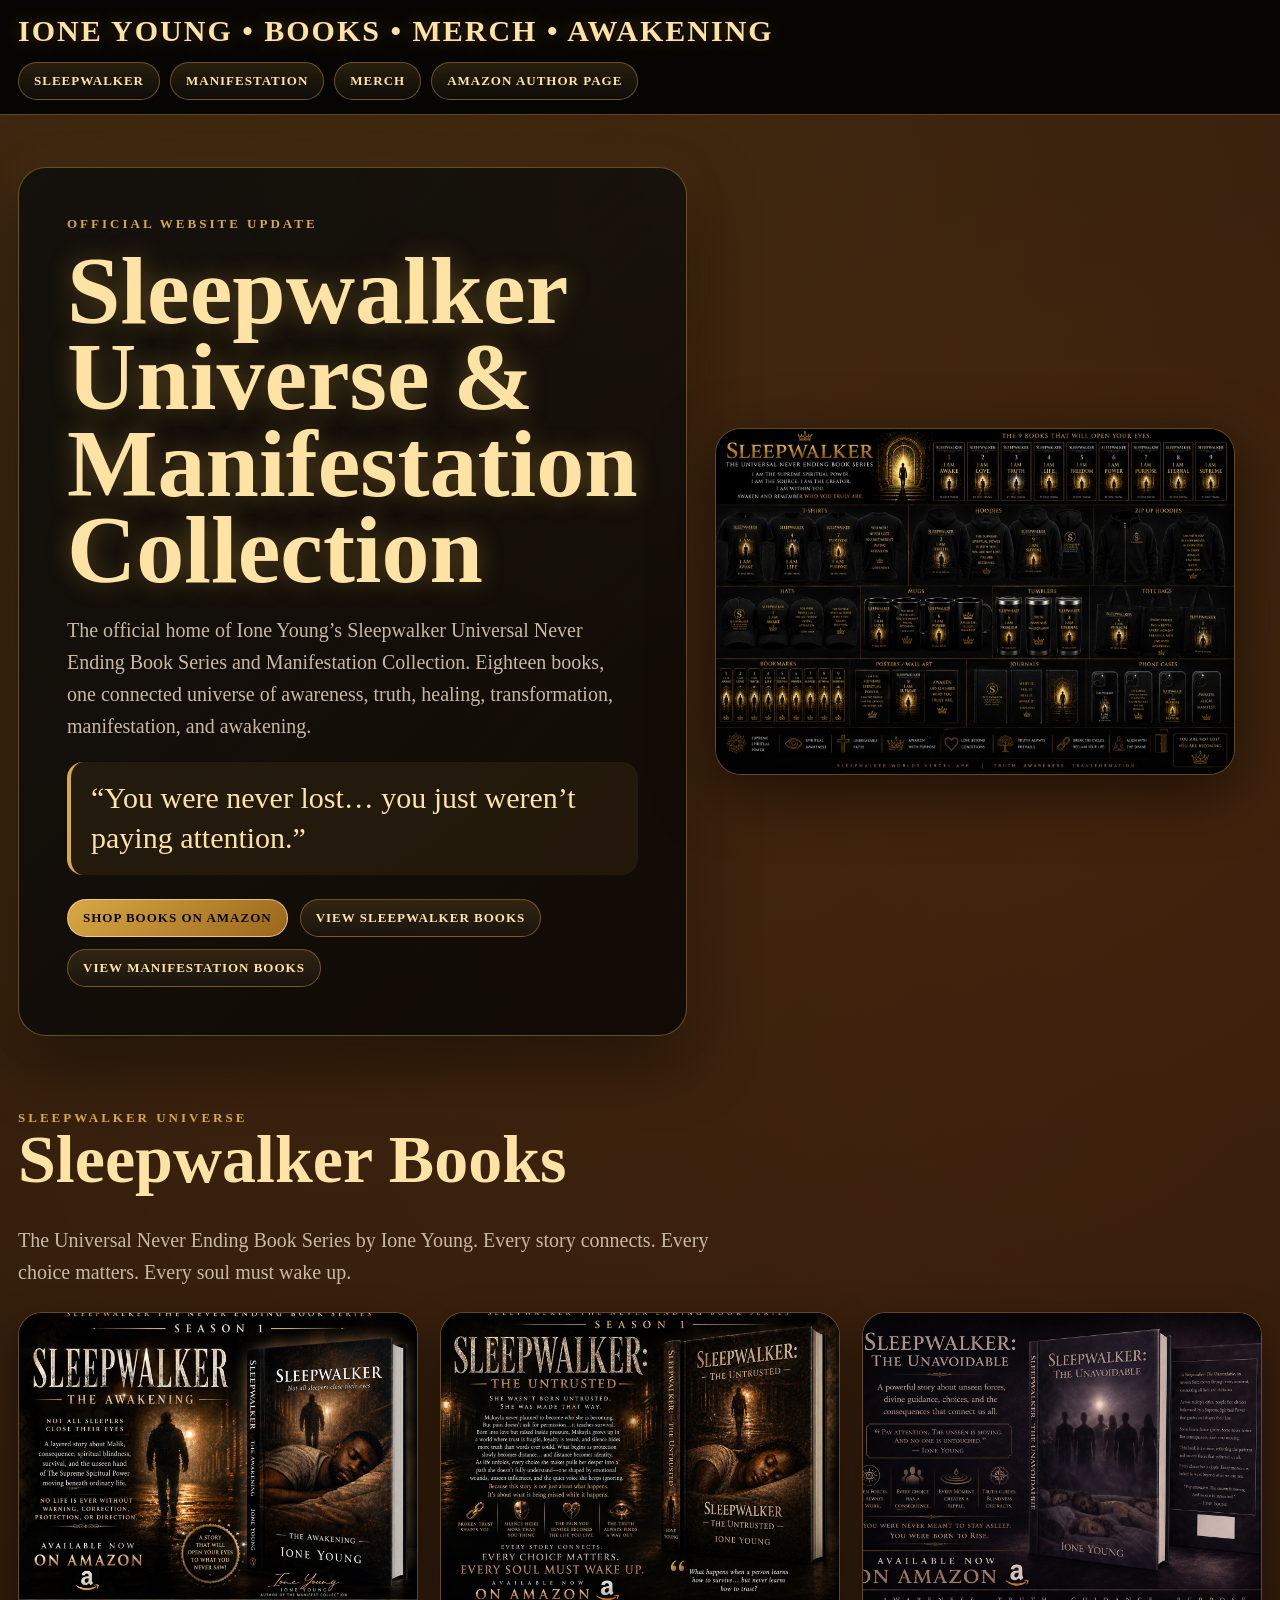
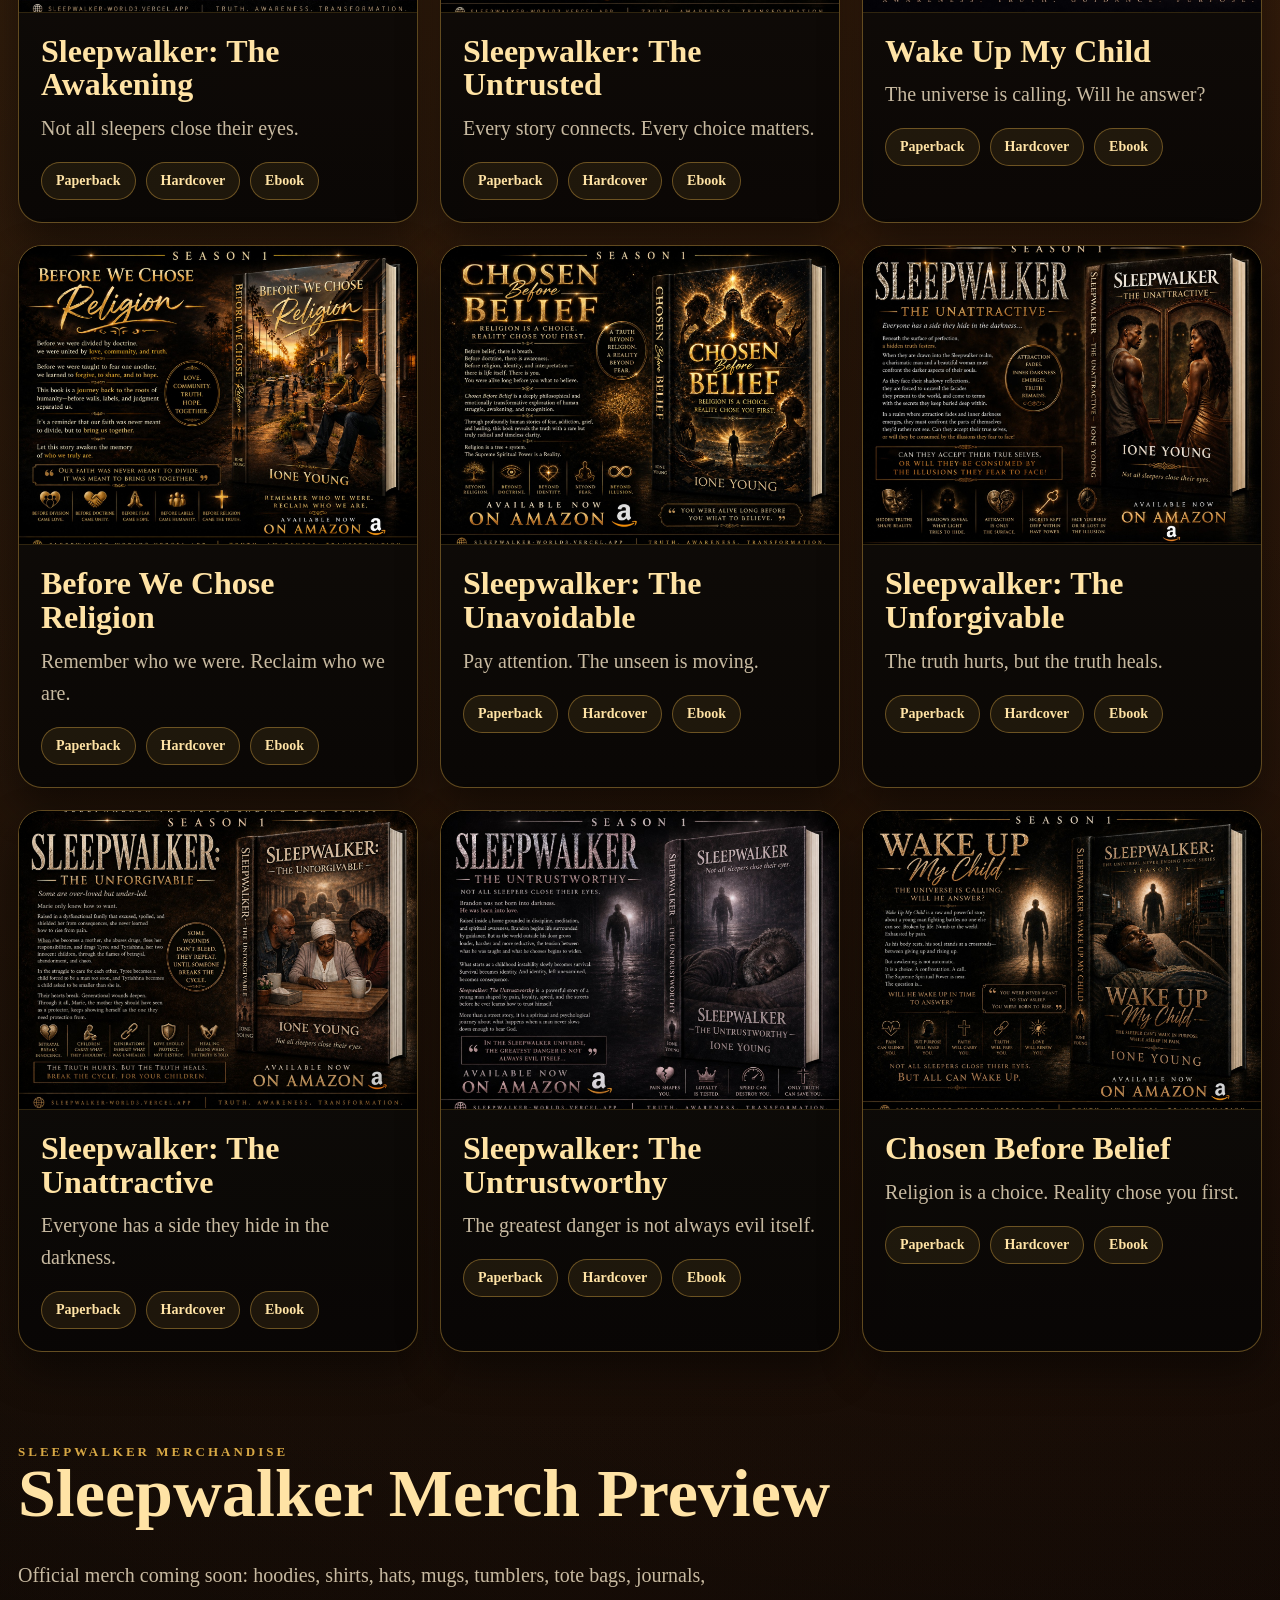
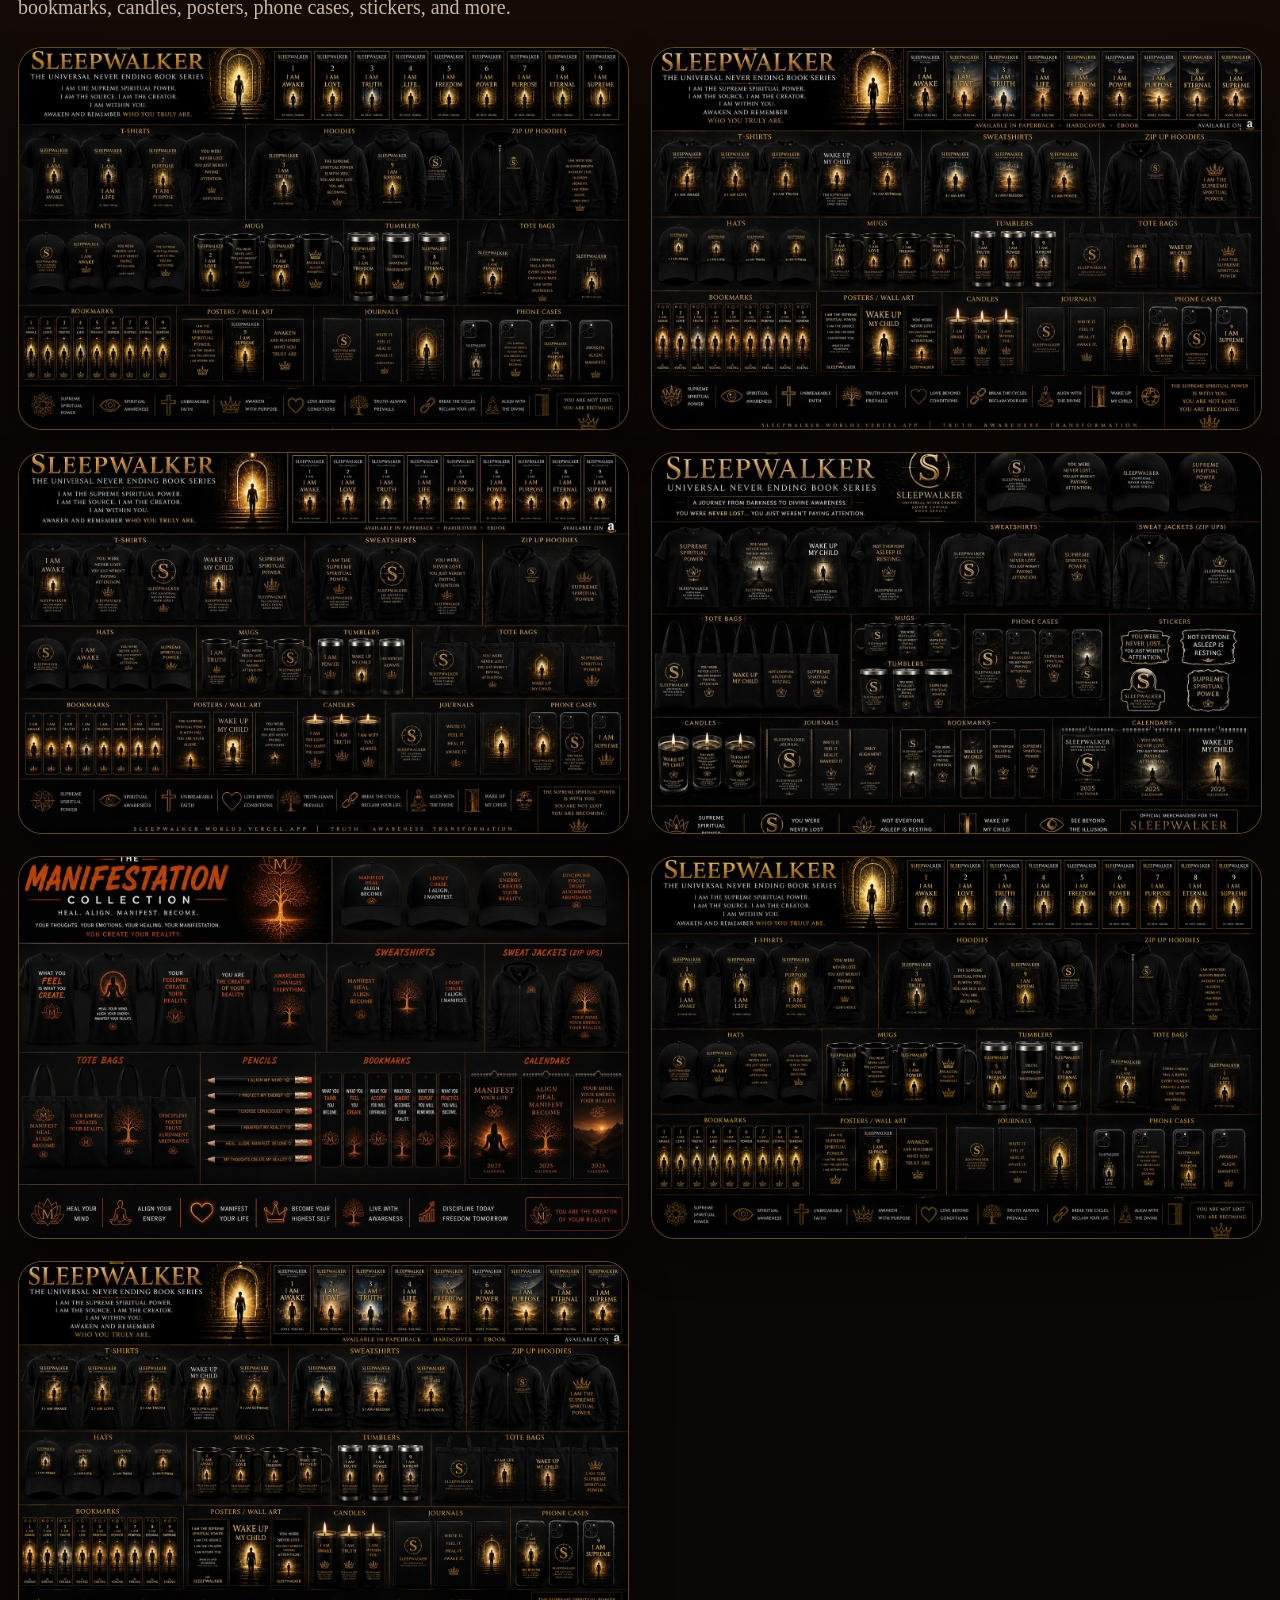
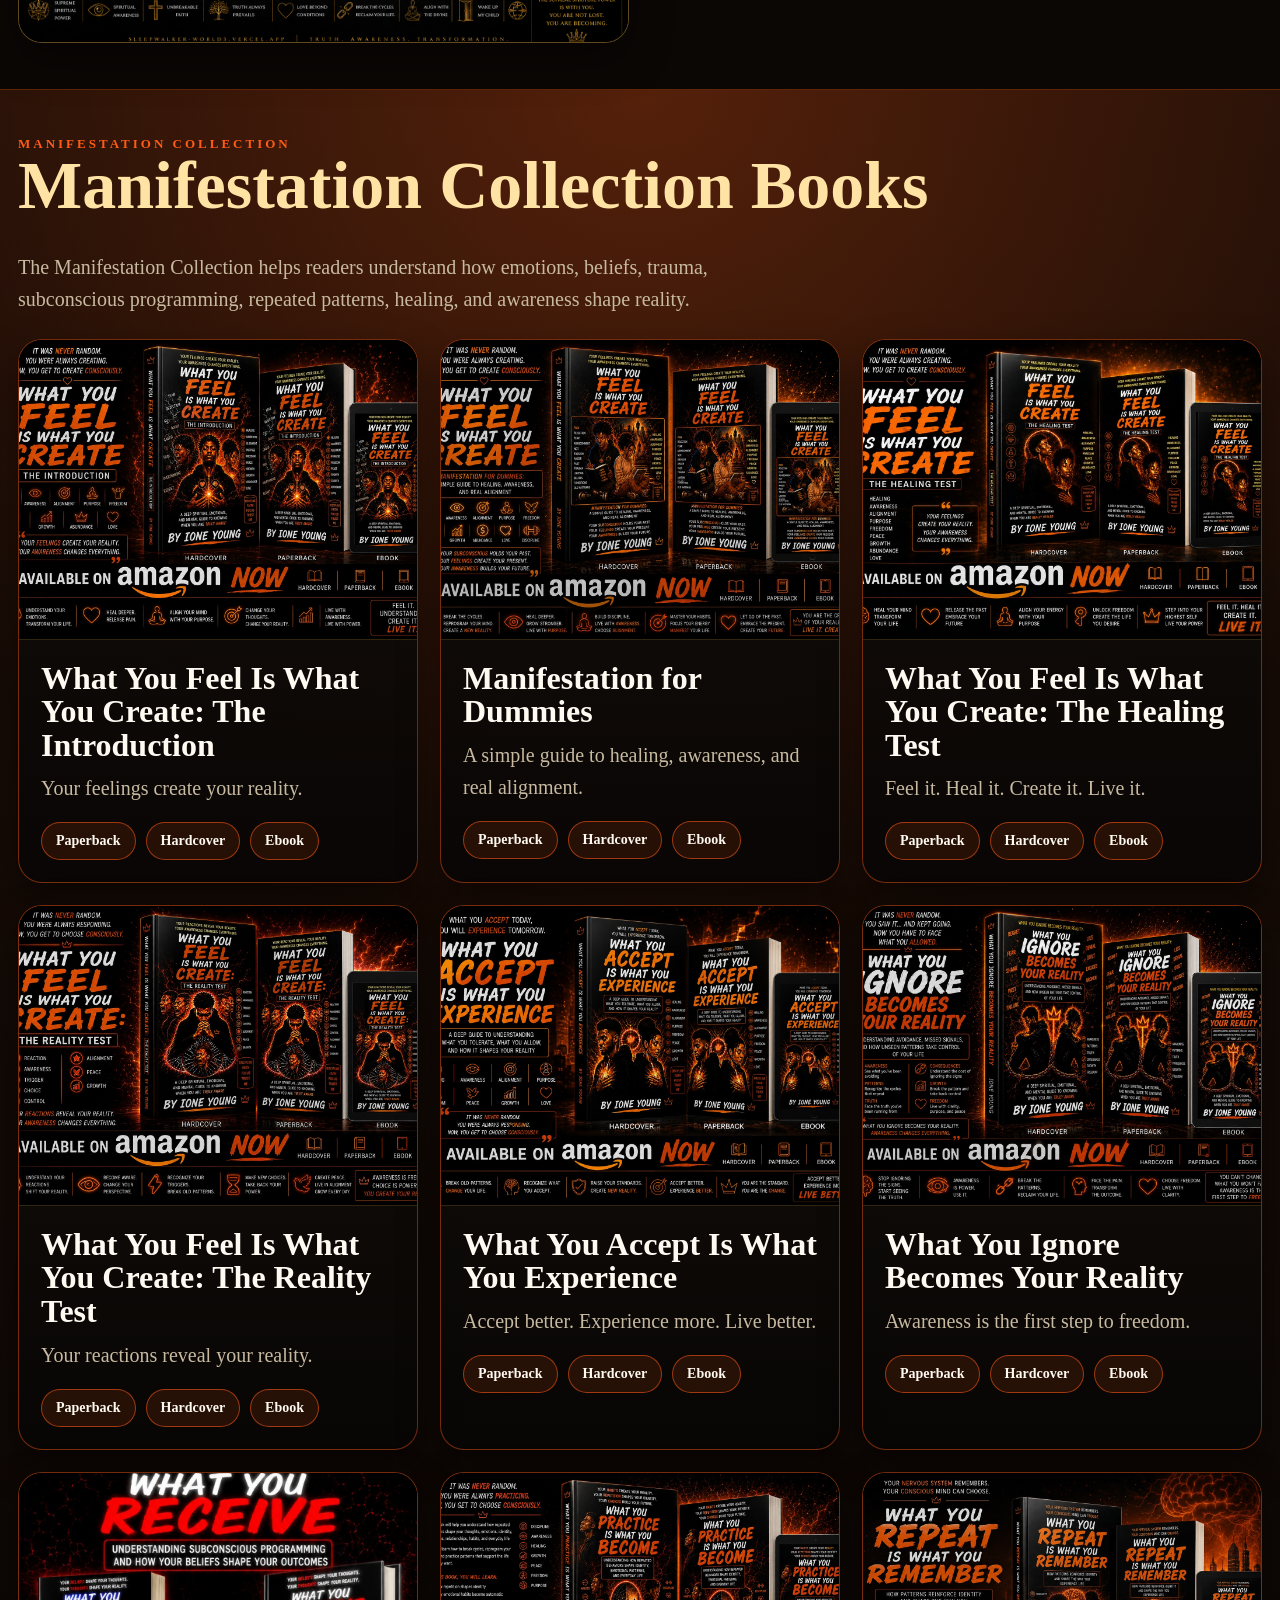
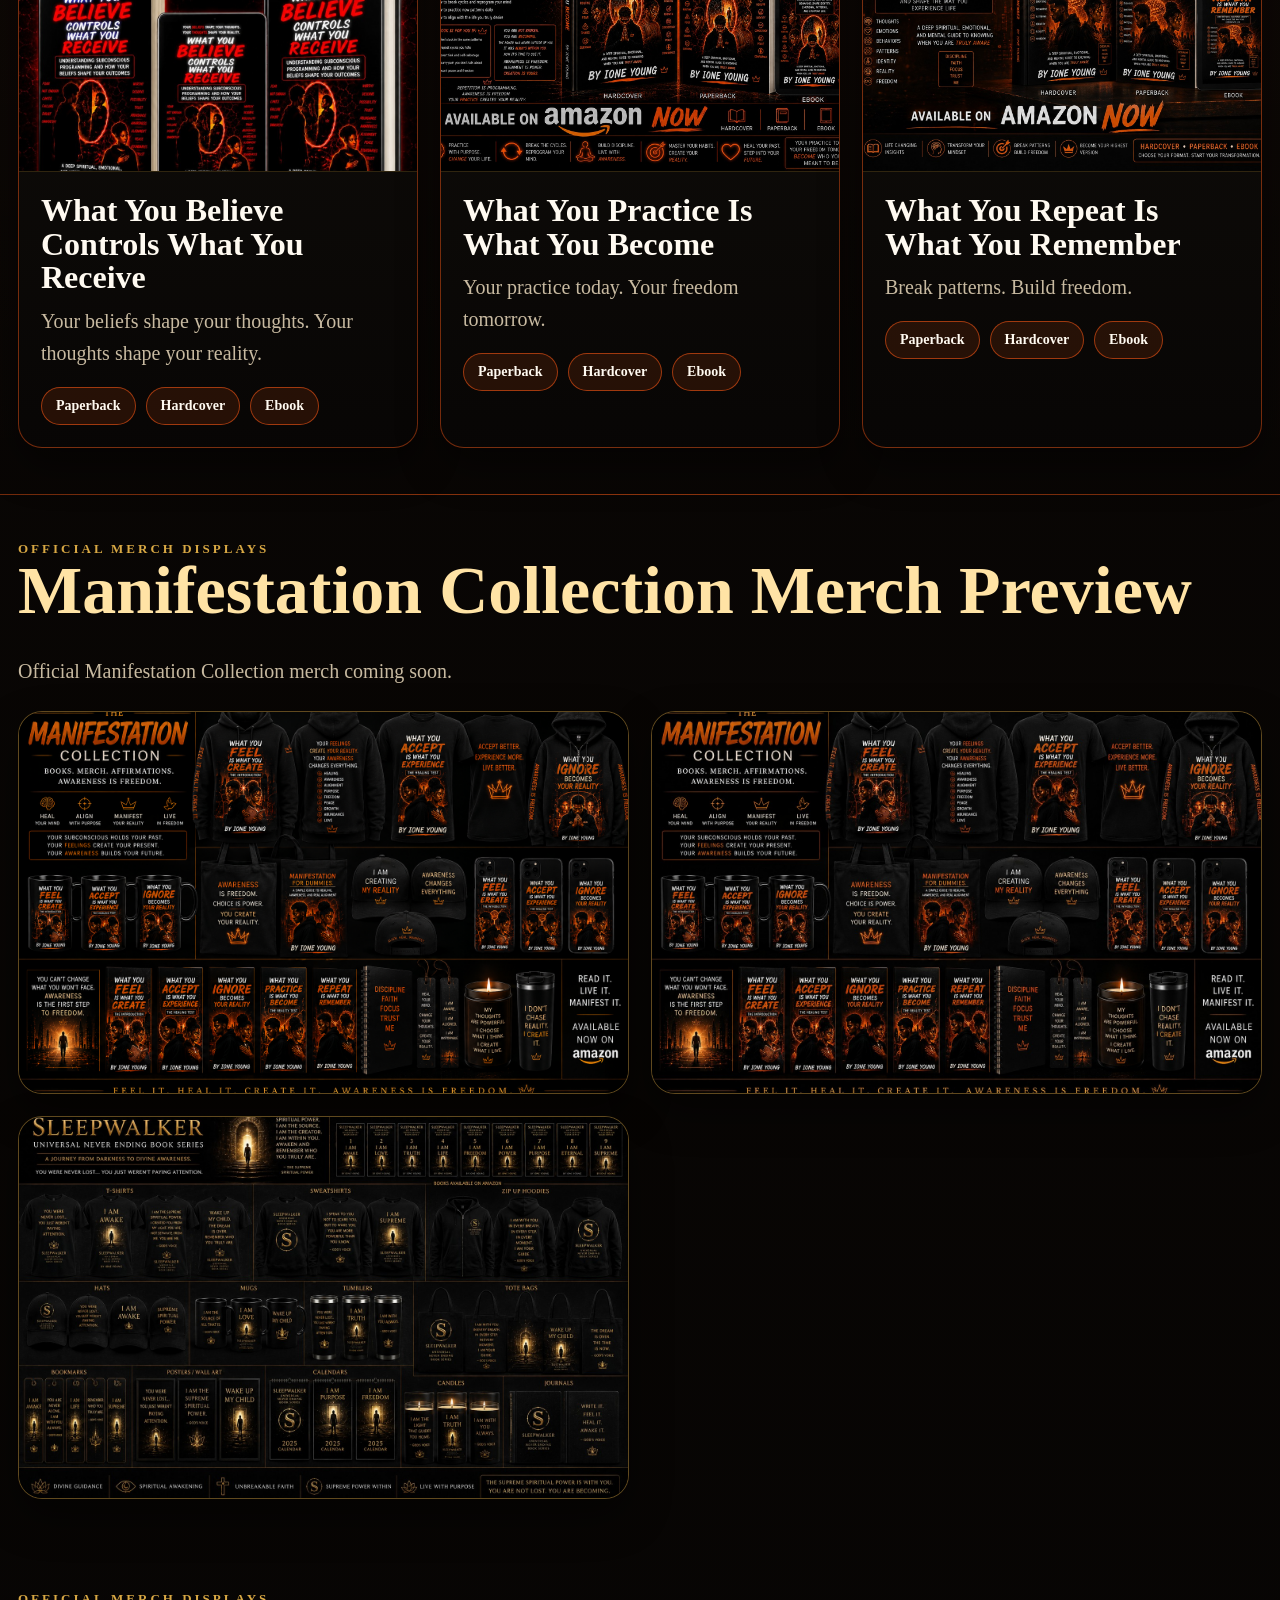
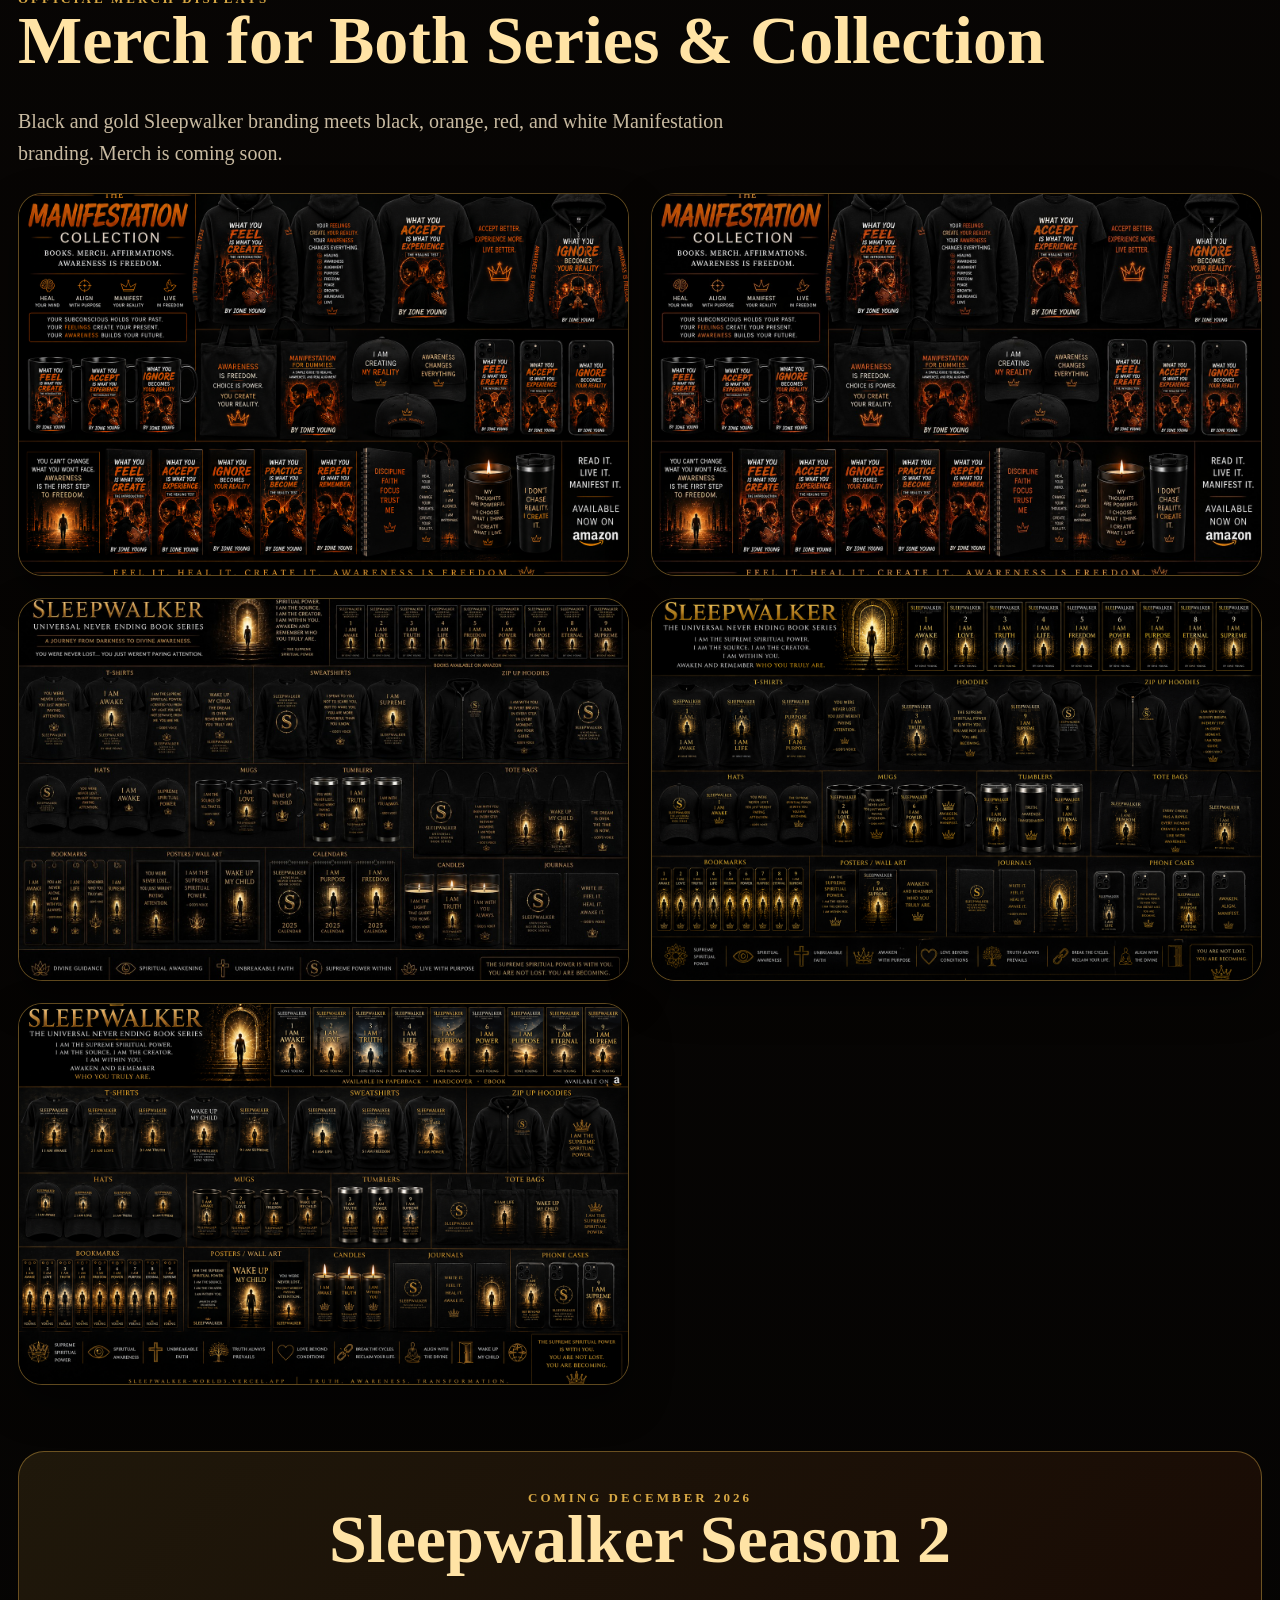
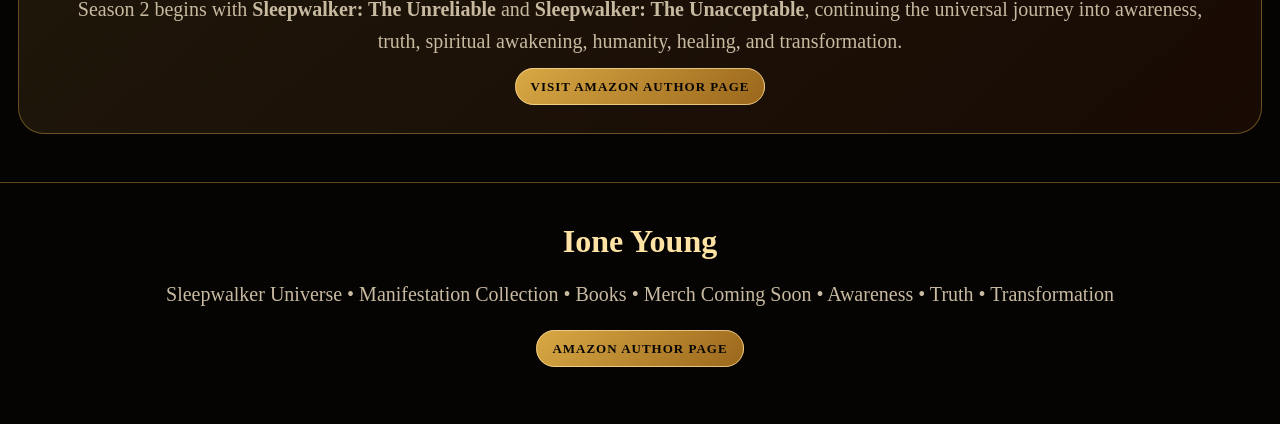
==== commit e7424a38: "Rename index-FINAL-switched-chosen-unavoidable.html to index.html" ====
--- a/index.html
+++ b/index.html
@@ -245,71 +245,71 @@
 
       <article class="book-card sleepwalker-card">
         <div class="book-img-wrap">
+          <img src="/unavoidable.png" alt="Sleepwalker: The Unavoidable" loading="lazy">
+        </div>
+        <div class="book-info">
+          <h3>Sleepwalker: The Unavoidable</h3>
+          <p>Pay attention. The unseen is moving.</p>
+          <div class="book-buttons">
+            <a href="https://www.amazon.com/author/iownssleepwalkerworld2" target="_blank" rel="noopener">Paperback</a>
+            <a href="https://www.amazon.com/author/iownssleepwalkerworld2" target="_blank" rel="noopener">Hardcover</a>
+            <a href="https://www.amazon.com/author/iownssleepwalkerworld2" target="_blank" rel="noopener">Ebook</a>
+          </div>
+        </div>
+      </article>
+
+      <article class="book-card sleepwalker-card">
+        <div class="book-img-wrap">
+          <img src="/unforgivable.png" alt="Sleepwalker: The Unforgivable" loading="lazy">
+        </div>
+        <div class="book-info">
+          <h3>Sleepwalker: The Unforgivable</h3>
+          <p>The truth hurts, but the truth heals.</p>
+          <div class="book-buttons">
+            <a href="https://www.amazon.com/author/iownssleepwalkerworld2" target="_blank" rel="noopener">Paperback</a>
+            <a href="https://www.amazon.com/author/iownssleepwalkerworld2" target="_blank" rel="noopener">Hardcover</a>
+            <a href="https://www.amazon.com/author/iownssleepwalkerworld2" target="_blank" rel="noopener">Ebook</a>
+          </div>
+        </div>
+      </article>
+
+      <article class="book-card sleepwalker-card">
+        <div class="book-img-wrap">
+          <img src="/unattractive.png" alt="Sleepwalker: The Unattractive" loading="lazy">
+        </div>
+        <div class="book-info">
+          <h3>Sleepwalker: The Unattractive</h3>
+          <p>Everyone has a side they hide in the darkness.</p>
+          <div class="book-buttons">
+            <a href="https://www.amazon.com/author/iownssleepwalkerworld2" target="_blank" rel="noopener">Paperback</a>
+            <a href="https://www.amazon.com/author/iownssleepwalkerworld2" target="_blank" rel="noopener">Hardcover</a>
+            <a href="https://www.amazon.com/author/iownssleepwalkerworld2" target="_blank" rel="noopener">Ebook</a>
+          </div>
+        </div>
+      </article>
+
+      <article class="book-card sleepwalker-card">
+        <div class="book-img-wrap">
+          <img src="/untrustworthy.png" alt="Sleepwalker: The Untrustworthy" loading="lazy">
+        </div>
+        <div class="book-info">
+          <h3>Sleepwalker: The Untrustworthy</h3>
+          <p>The greatest danger is not always evil itself.</p>
+          <div class="book-buttons">
+            <a href="https://www.amazon.com/author/iownssleepwalkerworld2" target="_blank" rel="noopener">Paperback</a>
+            <a href="https://www.amazon.com/author/iownssleepwalkerworld2" target="_blank" rel="noopener">Hardcover</a>
+            <a href="https://www.amazon.com/author/iownssleepwalkerworld2" target="_blank" rel="noopener">Ebook</a>
+          </div>
+        </div>
+      </article>
+
+      <article class="book-card sleepwalker-card">
+        <div class="book-img-wrap">
           <img src="/chosen-before-belief.png" alt="Chosen Before Belief" loading="lazy">
         </div>
         <div class="book-info">
           <h3>Chosen Before Belief</h3>
           <p>Religion is a choice. Reality chose you first.</p>
-          <div class="book-buttons">
-            <a href="https://www.amazon.com/author/iownssleepwalkerworld2" target="_blank" rel="noopener">Paperback</a>
-            <a href="https://www.amazon.com/author/iownssleepwalkerworld2" target="_blank" rel="noopener">Hardcover</a>
-            <a href="https://www.amazon.com/author/iownssleepwalkerworld2" target="_blank" rel="noopener">Ebook</a>
-          </div>
-        </div>
-      </article>
-
-      <article class="book-card sleepwalker-card">
-        <div class="book-img-wrap">
-          <img src="/unforgivable.png" alt="Sleepwalker: The Unforgivable" loading="lazy">
-        </div>
-        <div class="book-info">
-          <h3>Sleepwalker: The Unforgivable</h3>
-          <p>The truth hurts, but the truth heals.</p>
-          <div class="book-buttons">
-            <a href="https://www.amazon.com/author/iownssleepwalkerworld2" target="_blank" rel="noopener">Paperback</a>
-            <a href="https://www.amazon.com/author/iownssleepwalkerworld2" target="_blank" rel="noopener">Hardcover</a>
-            <a href="https://www.amazon.com/author/iownssleepwalkerworld2" target="_blank" rel="noopener">Ebook</a>
-          </div>
-        </div>
-      </article>
-
-      <article class="book-card sleepwalker-card">
-        <div class="book-img-wrap">
-          <img src="/unattractive.png" alt="Sleepwalker: The Unattractive" loading="lazy">
-        </div>
-        <div class="book-info">
-          <h3>Sleepwalker: The Unattractive</h3>
-          <p>Everyone has a side they hide in the darkness.</p>
-          <div class="book-buttons">
-            <a href="https://www.amazon.com/author/iownssleepwalkerworld2" target="_blank" rel="noopener">Paperback</a>
-            <a href="https://www.amazon.com/author/iownssleepwalkerworld2" target="_blank" rel="noopener">Hardcover</a>
-            <a href="https://www.amazon.com/author/iownssleepwalkerworld2" target="_blank" rel="noopener">Ebook</a>
-          </div>
-        </div>
-      </article>
-
-      <article class="book-card sleepwalker-card">
-        <div class="book-img-wrap">
-          <img src="/untrustworthy.png" alt="Sleepwalker: The Untrustworthy" loading="lazy">
-        </div>
-        <div class="book-info">
-          <h3>Sleepwalker: The Untrustworthy</h3>
-          <p>The greatest danger is not always evil itself.</p>
-          <div class="book-buttons">
-            <a href="https://www.amazon.com/author/iownssleepwalkerworld2" target="_blank" rel="noopener">Paperback</a>
-            <a href="https://www.amazon.com/author/iownssleepwalkerworld2" target="_blank" rel="noopener">Hardcover</a>
-            <a href="https://www.amazon.com/author/iownssleepwalkerworld2" target="_blank" rel="noopener">Ebook</a>
-          </div>
-        </div>
-      </article>
-
-      <article class="book-card sleepwalker-card">
-        <div class="book-img-wrap">
-          <img src="/unavoidable.png" alt="Sleepwalker: The Unavoidable" loading="lazy">
-        </div>
-        <div class="book-info">
-          <h3>Sleepwalker: The Unavoidable</h3>
-          <p>Pay attention. The unseen is moving.</p>
           <div class="book-buttons">
             <a href="https://www.amazon.com/author/iownssleepwalkerworld2" target="_blank" rel="noopener">Paperback</a>
             <a href="https://www.amazon.com/author/iownssleepwalkerworld2" target="_blank" rel="noopener">Hardcover</a>
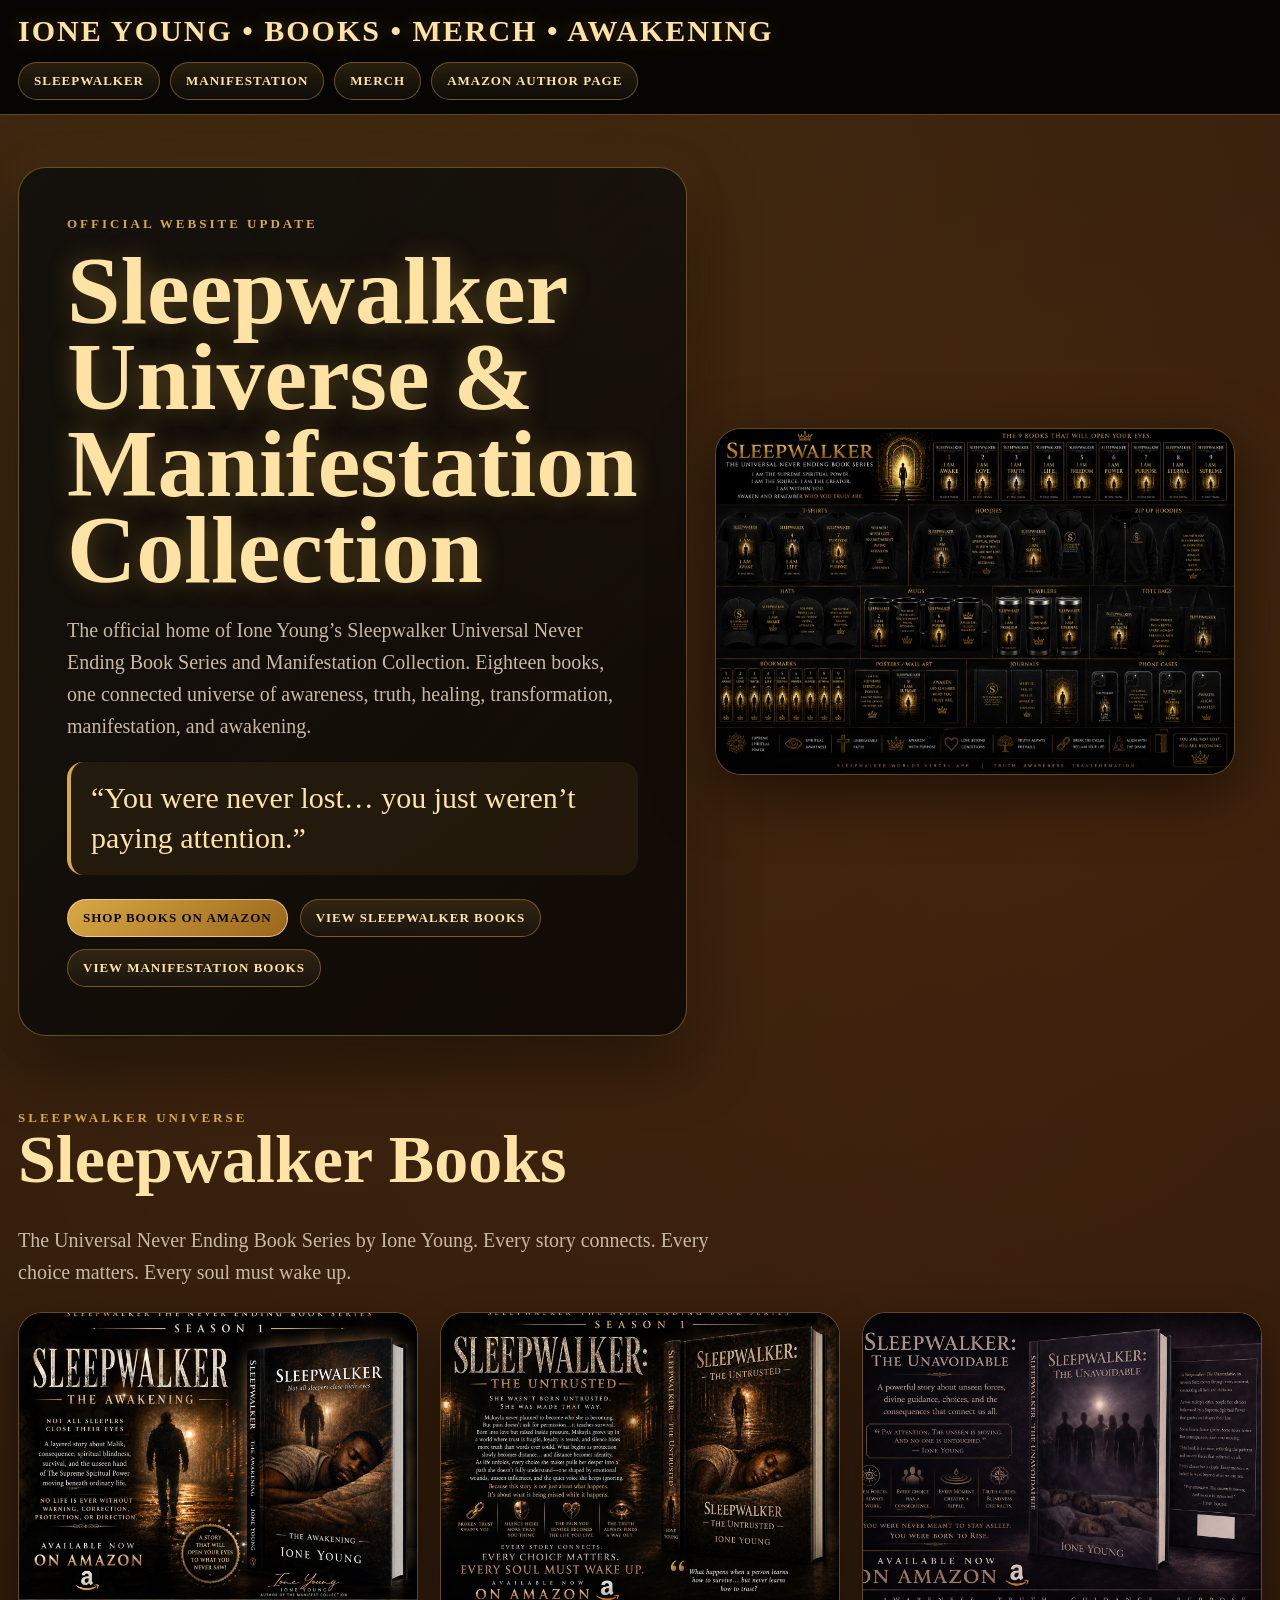
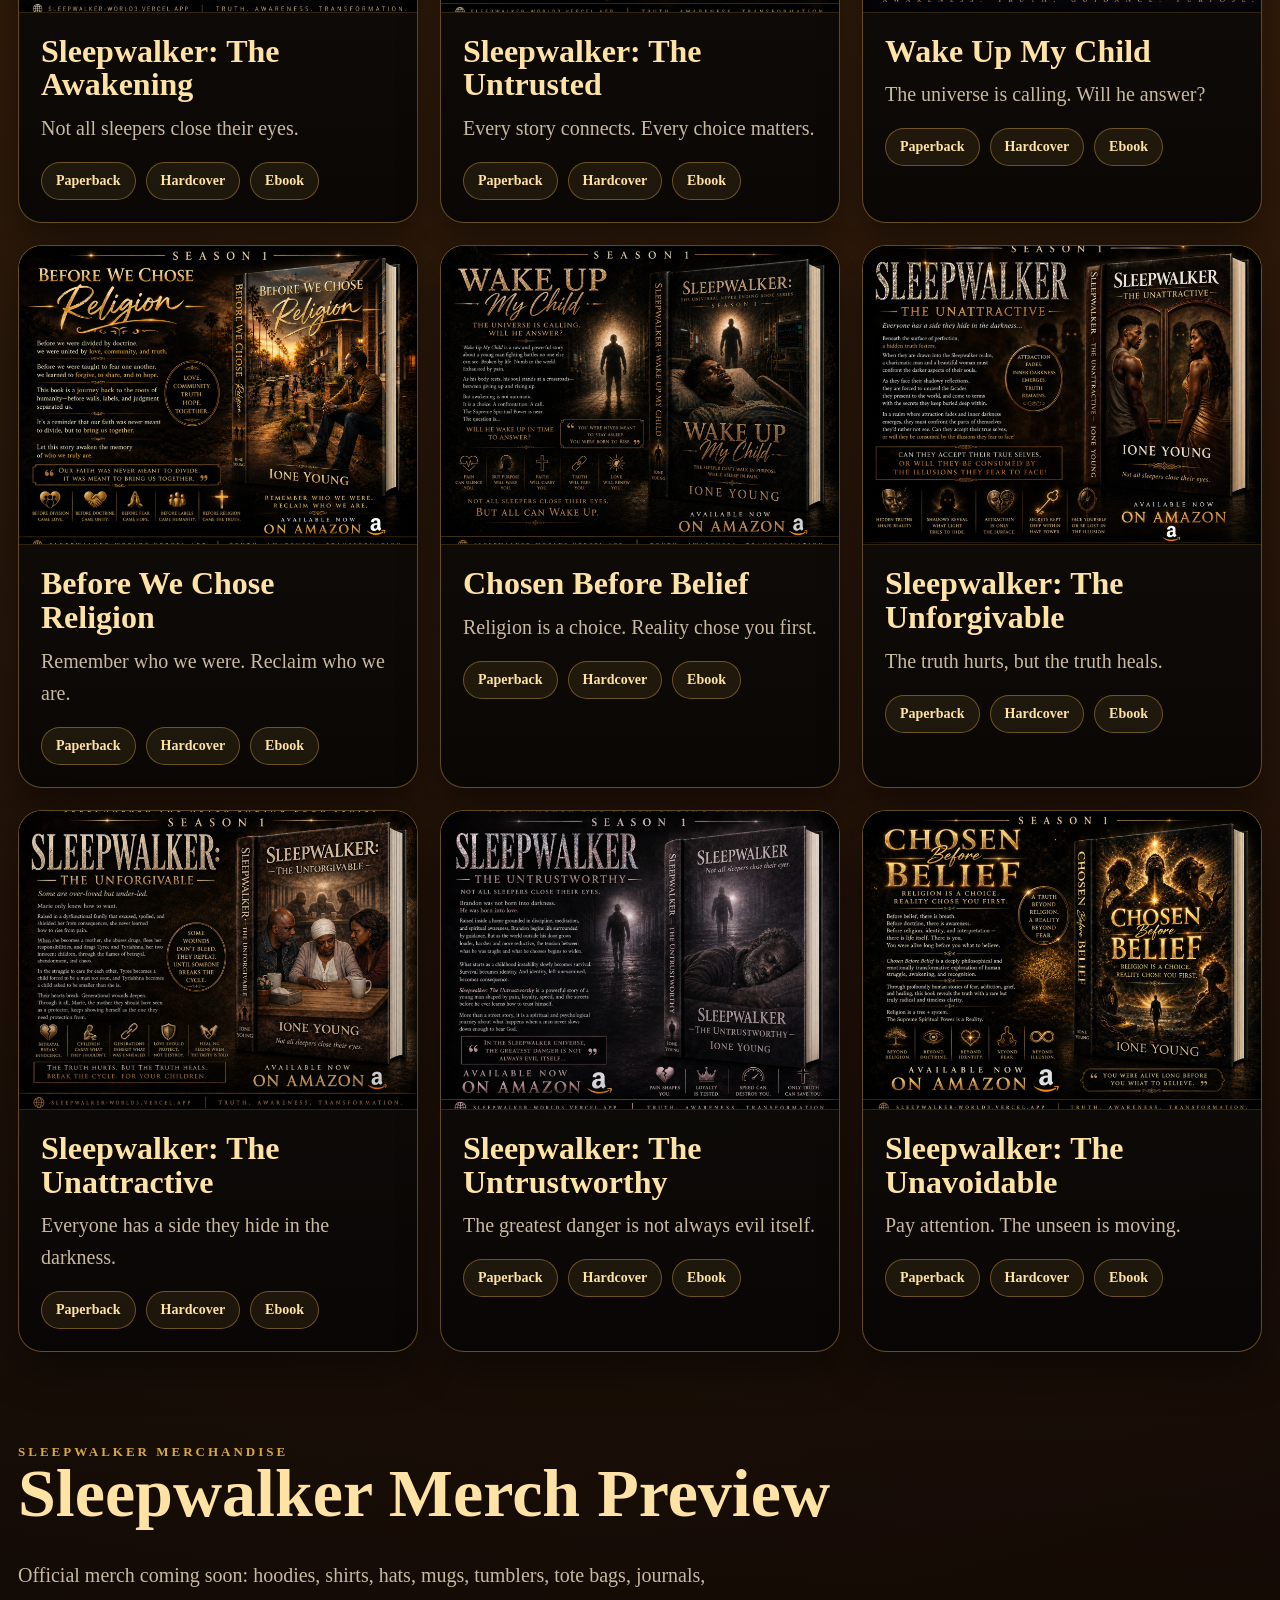
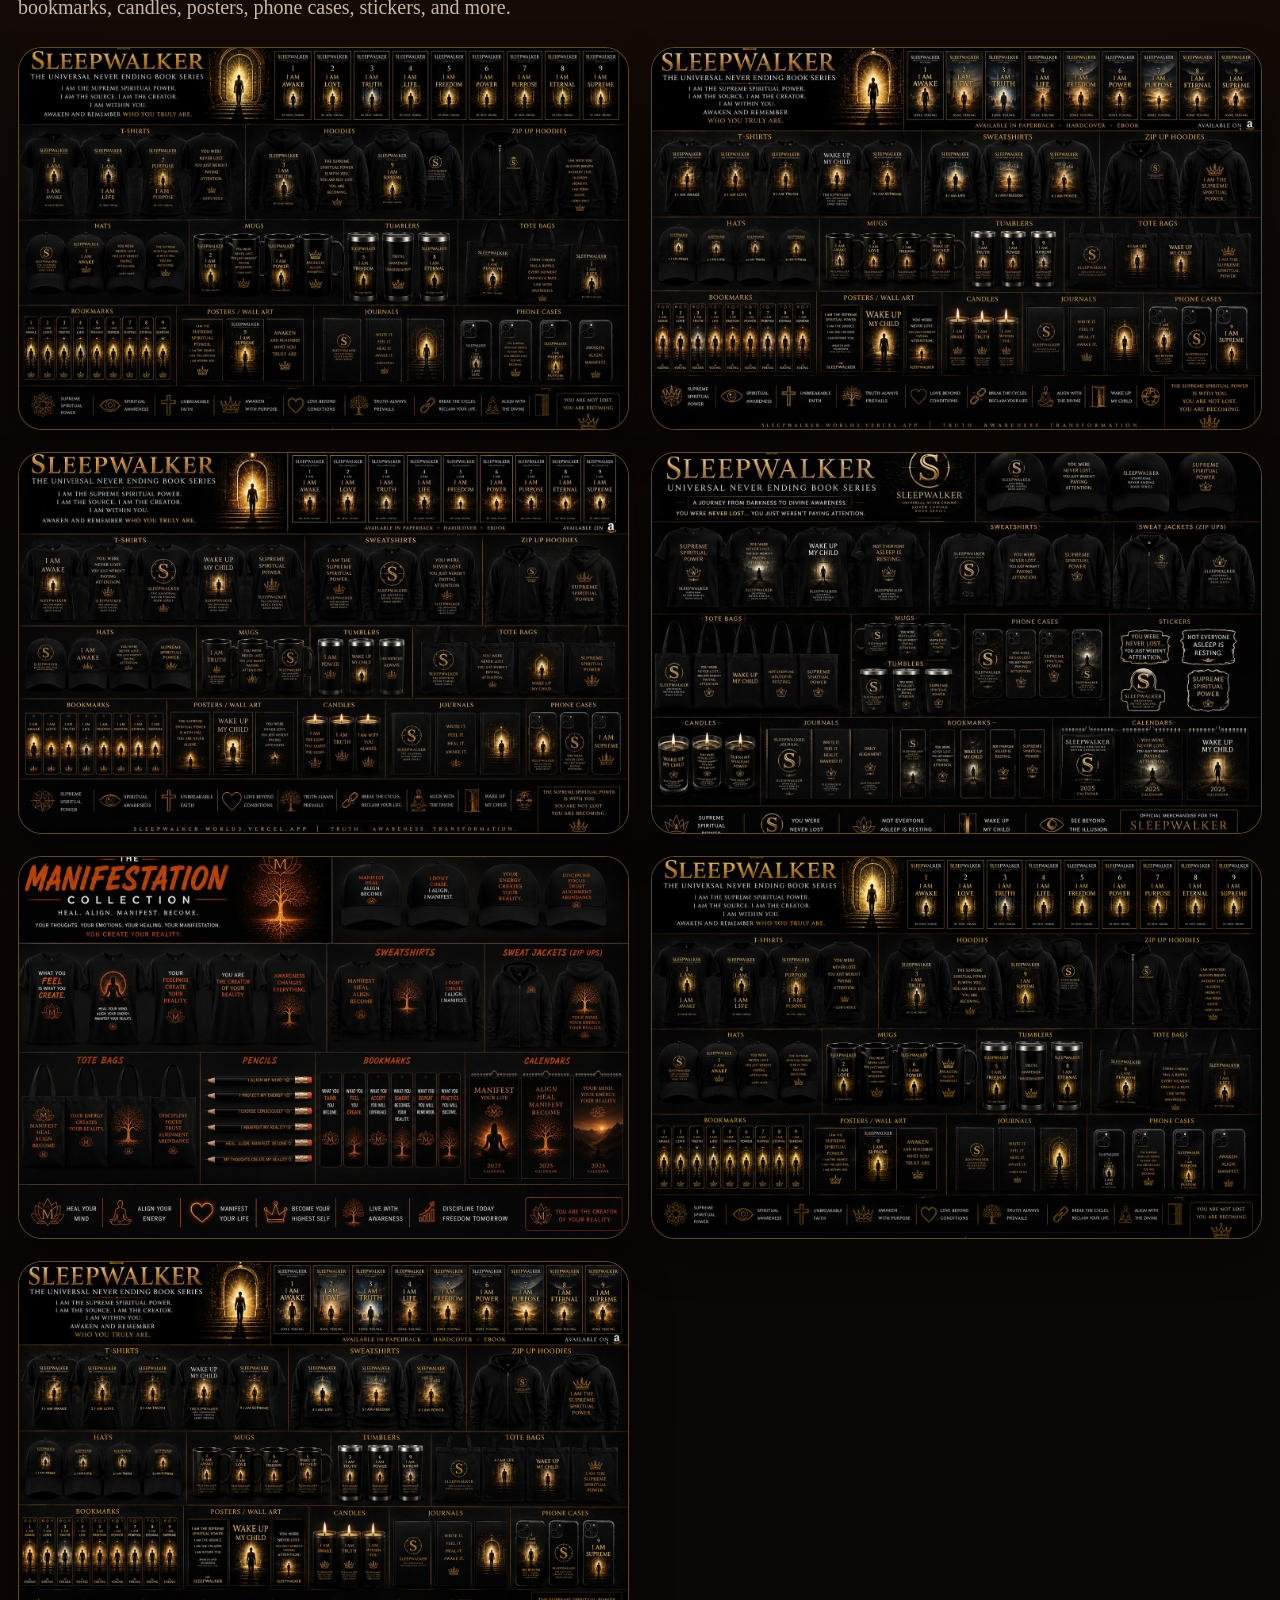
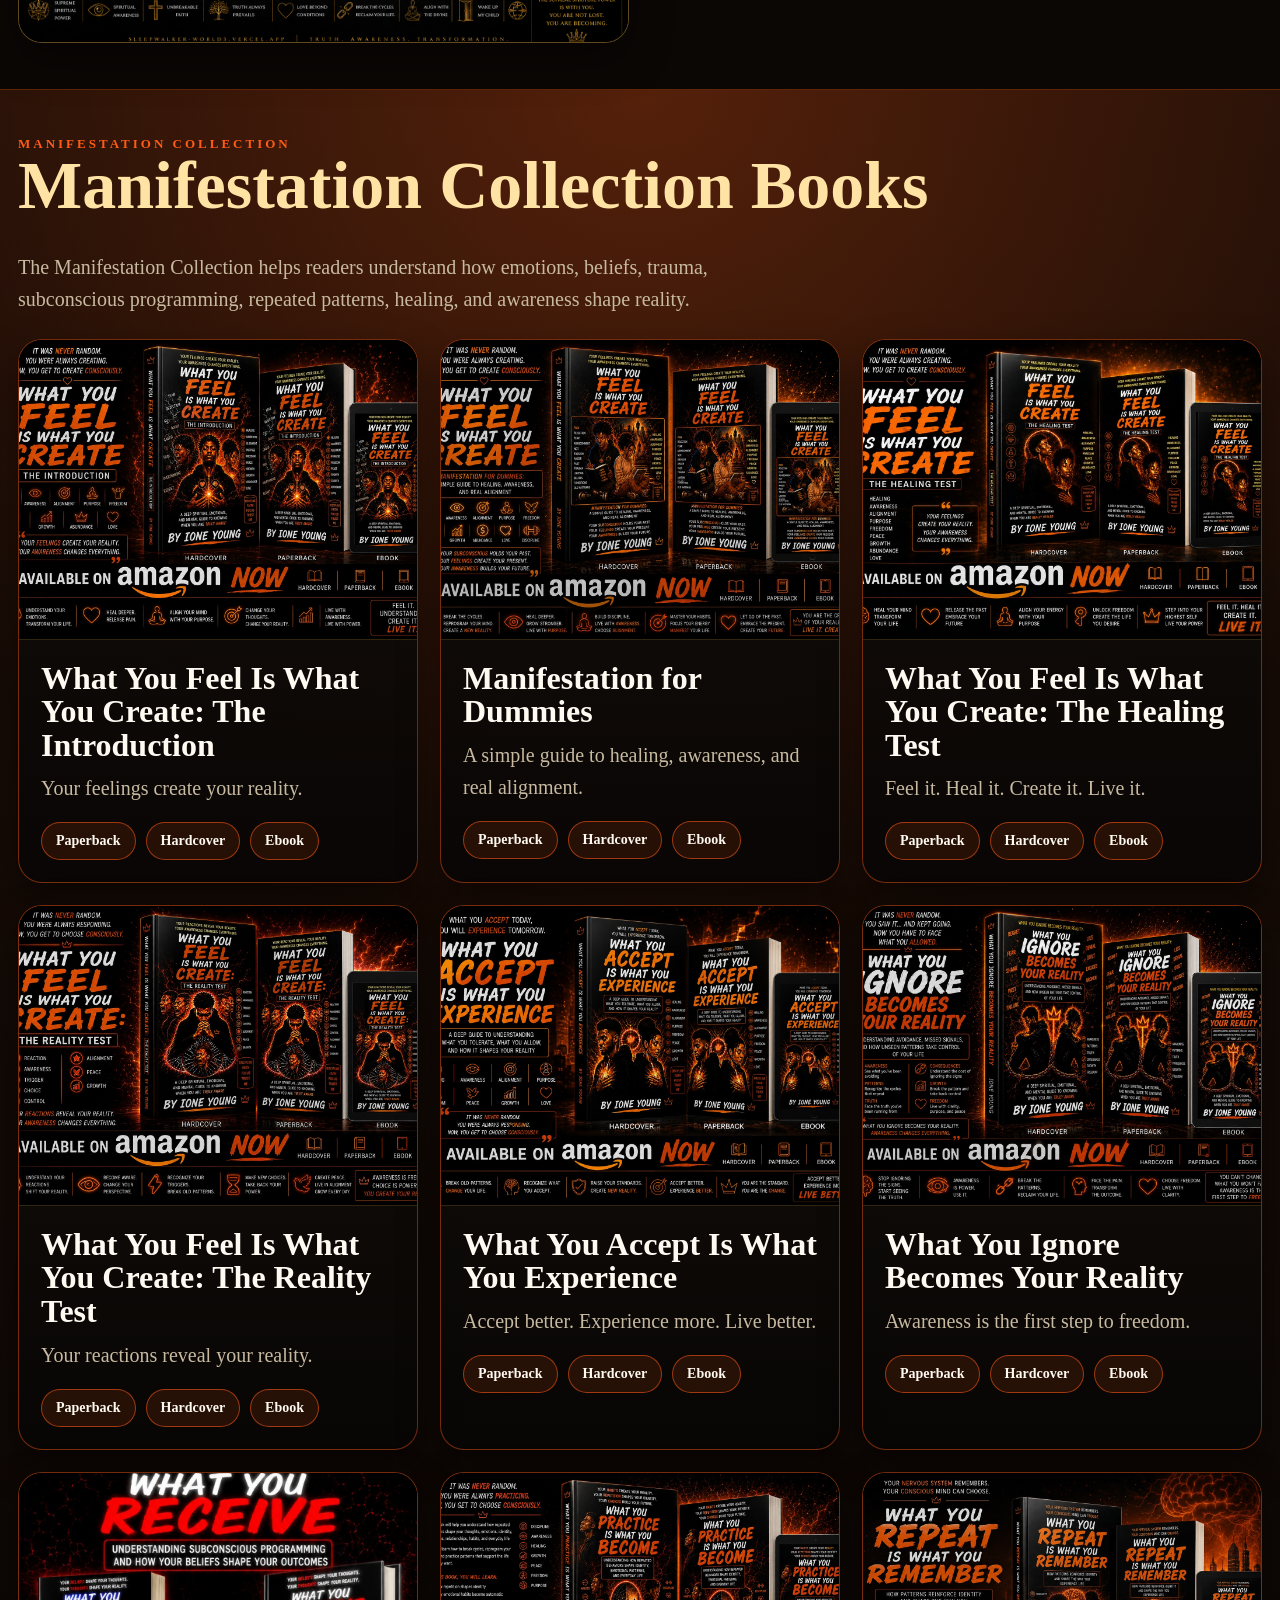
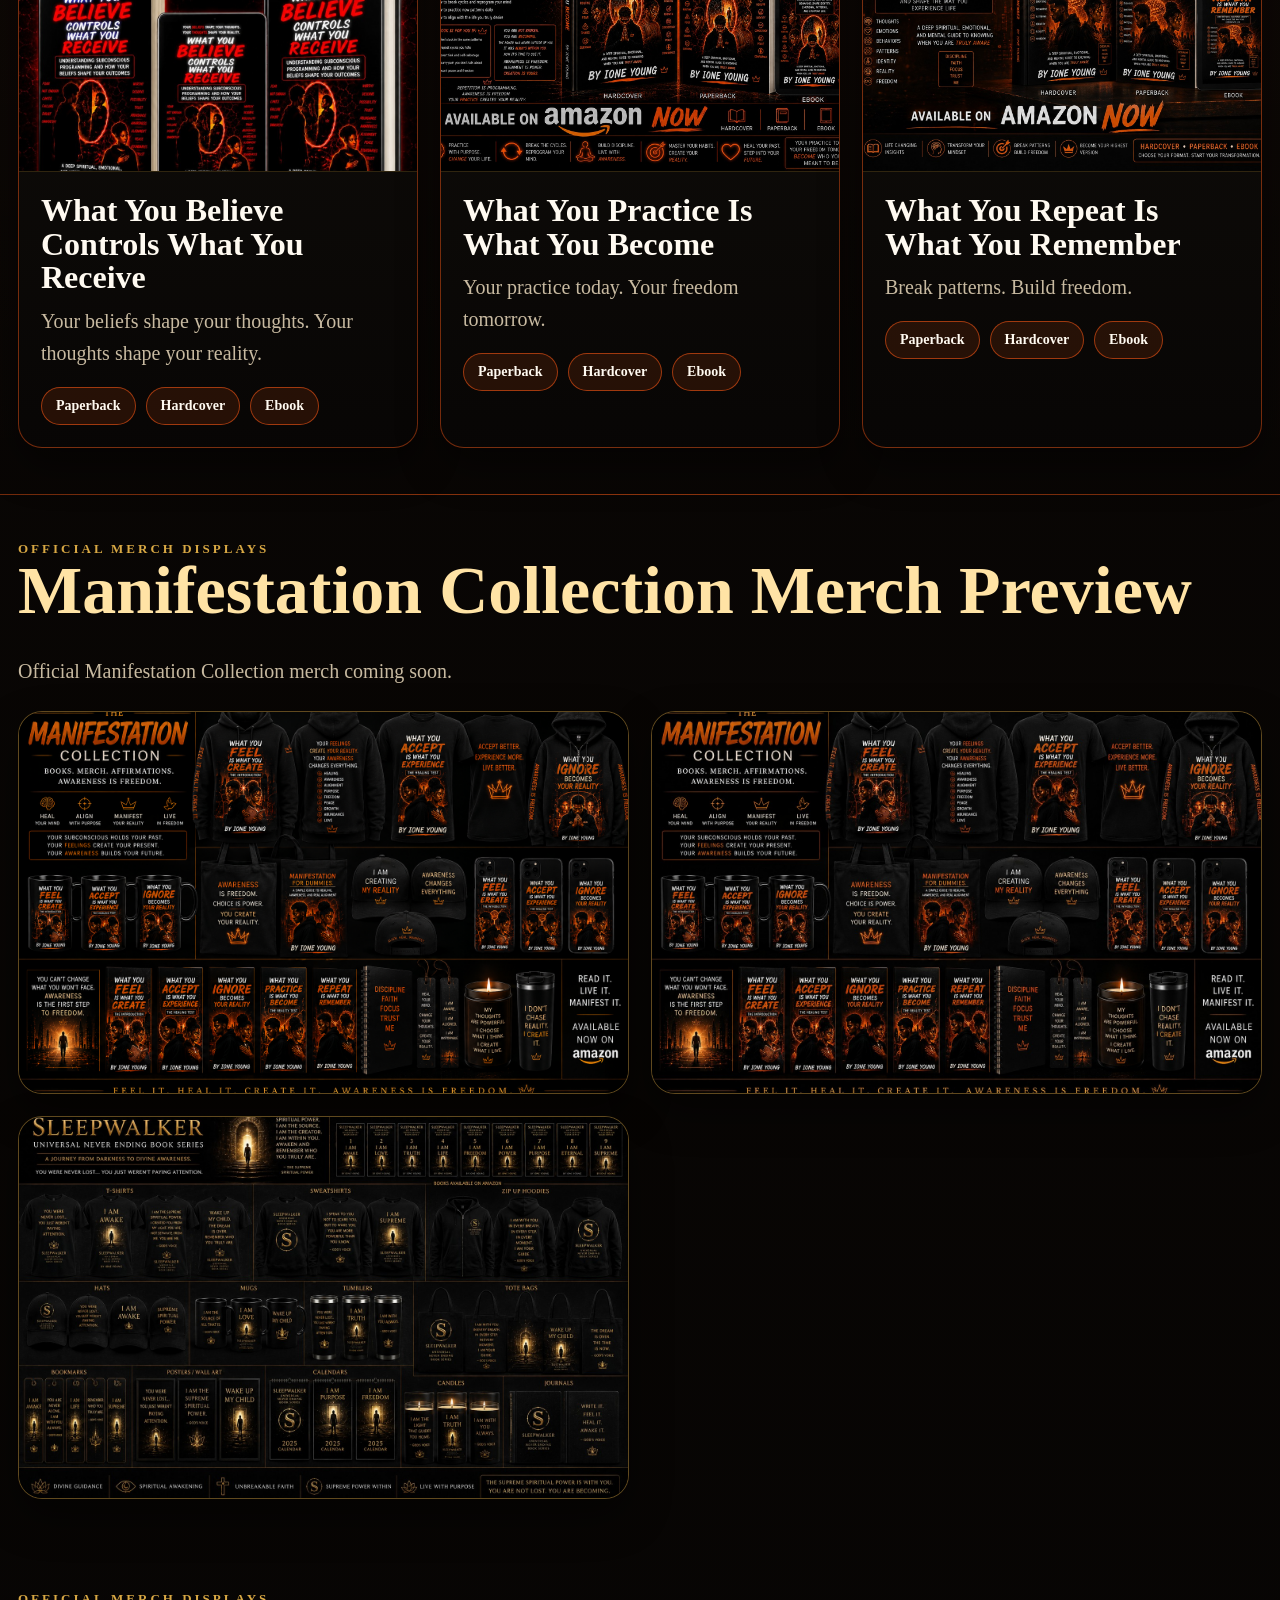
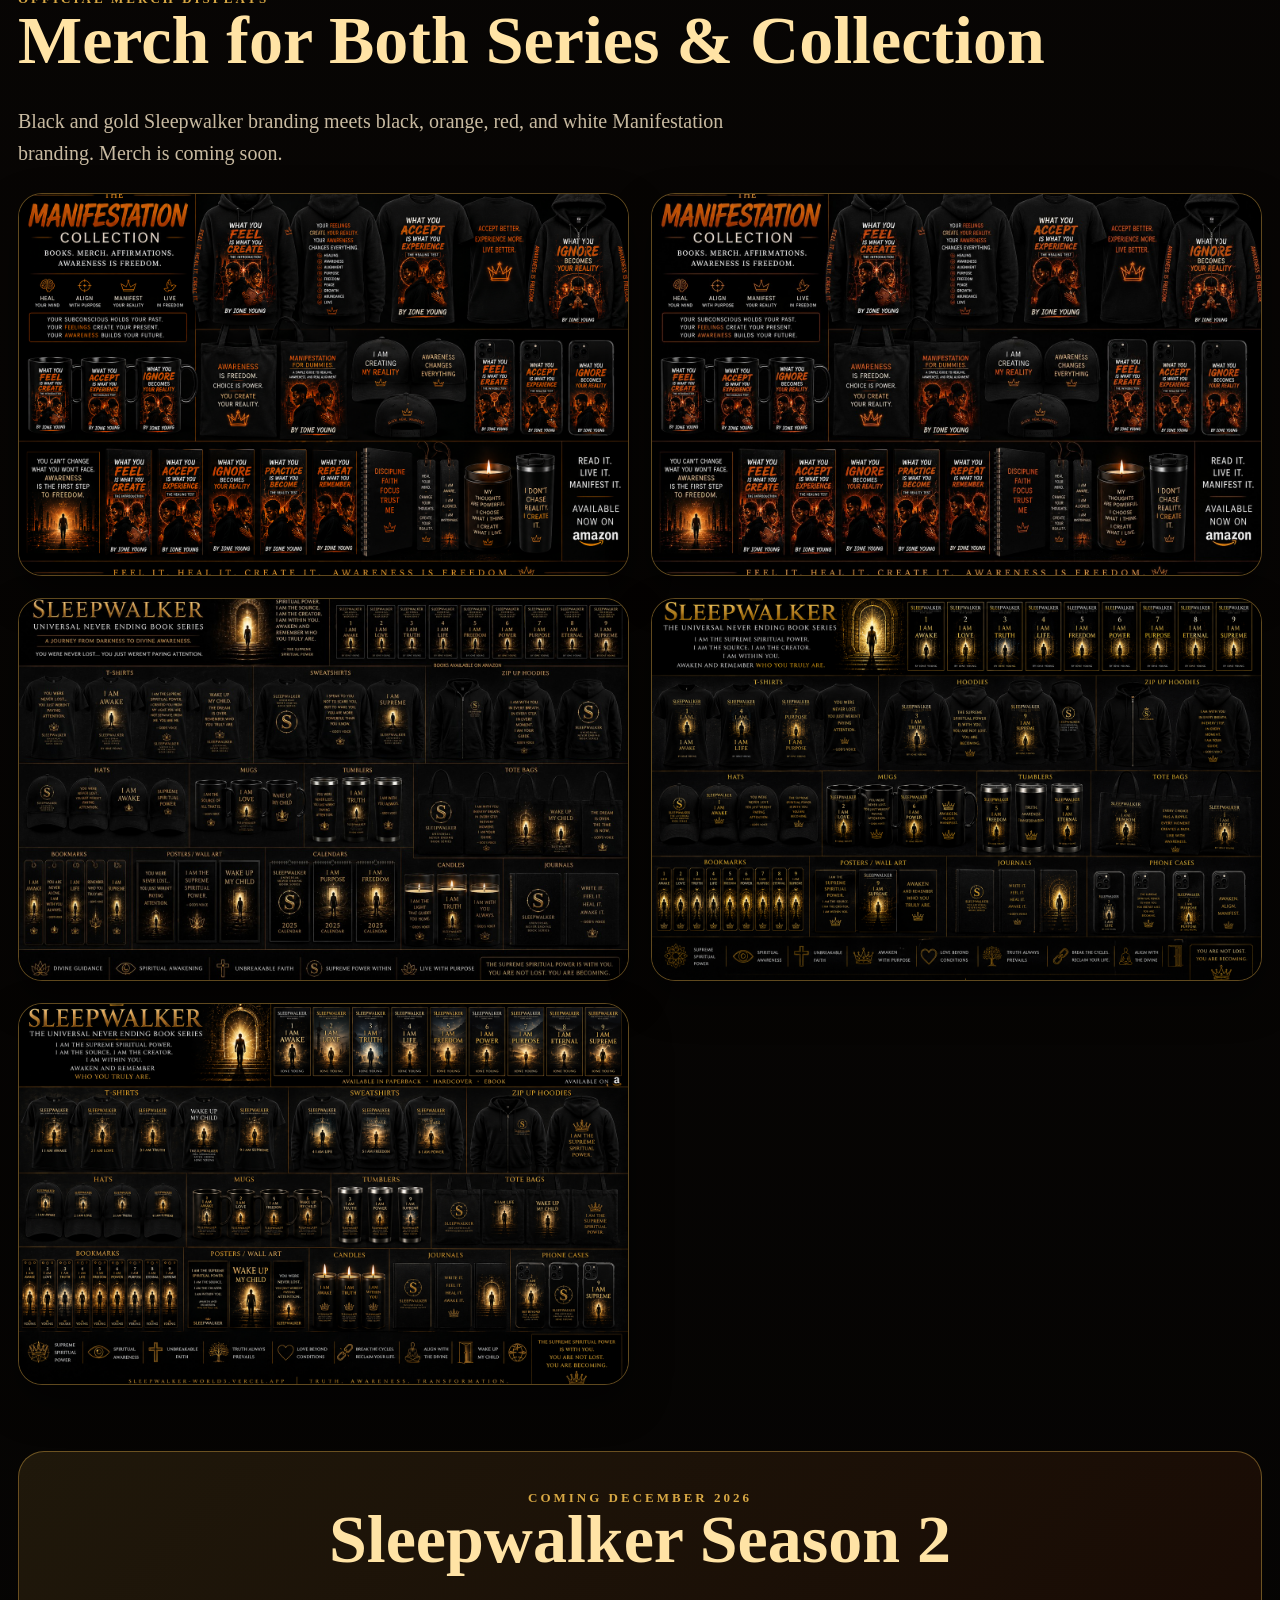
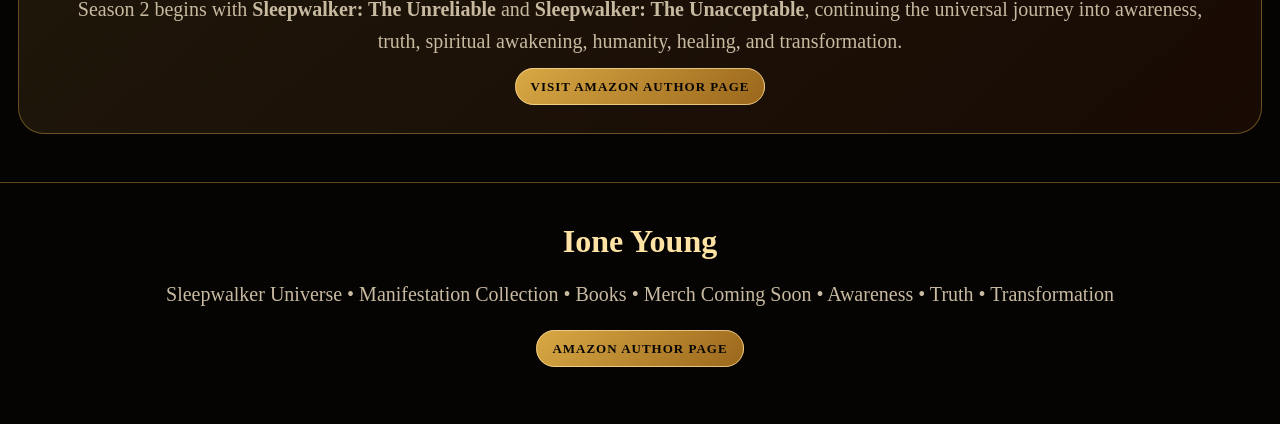
==== commit bf38c0f7: "Rename index-ONLY-fixed-book-images.html to index.html" ====
--- a/index.html
+++ b/index.html
@@ -245,71 +245,71 @@
 
       <article class="book-card sleepwalker-card">
         <div class="book-img-wrap">
+          <img src="/chosen-before-belief.png" alt="Chosen Before Belief" loading="lazy">
+        </div>
+        <div class="book-info">
+          <h3>Chosen Before Belief</h3>
+          <p>Religion is a choice. Reality chose you first.</p>
+          <div class="book-buttons">
+            <a href="https://www.amazon.com/author/iownssleepwalkerworld2" target="_blank" rel="noopener">Paperback</a>
+            <a href="https://www.amazon.com/author/iownssleepwalkerworld2" target="_blank" rel="noopener">Hardcover</a>
+            <a href="https://www.amazon.com/author/iownssleepwalkerworld2" target="_blank" rel="noopener">Ebook</a>
+          </div>
+        </div>
+      </article>
+
+      <article class="book-card sleepwalker-card">
+        <div class="book-img-wrap">
+          <img src="/unforgivable.png" alt="Sleepwalker: The Unforgivable" loading="lazy">
+        </div>
+        <div class="book-info">
+          <h3>Sleepwalker: The Unforgivable</h3>
+          <p>The truth hurts, but the truth heals.</p>
+          <div class="book-buttons">
+            <a href="https://www.amazon.com/author/iownssleepwalkerworld2" target="_blank" rel="noopener">Paperback</a>
+            <a href="https://www.amazon.com/author/iownssleepwalkerworld2" target="_blank" rel="noopener">Hardcover</a>
+            <a href="https://www.amazon.com/author/iownssleepwalkerworld2" target="_blank" rel="noopener">Ebook</a>
+          </div>
+        </div>
+      </article>
+
+      <article class="book-card sleepwalker-card">
+        <div class="book-img-wrap">
+          <img src="/unattractive.png" alt="Sleepwalker: The Unattractive" loading="lazy">
+        </div>
+        <div class="book-info">
+          <h3>Sleepwalker: The Unattractive</h3>
+          <p>Everyone has a side they hide in the darkness.</p>
+          <div class="book-buttons">
+            <a href="https://www.amazon.com/author/iownssleepwalkerworld2" target="_blank" rel="noopener">Paperback</a>
+            <a href="https://www.amazon.com/author/iownssleepwalkerworld2" target="_blank" rel="noopener">Hardcover</a>
+            <a href="https://www.amazon.com/author/iownssleepwalkerworld2" target="_blank" rel="noopener">Ebook</a>
+          </div>
+        </div>
+      </article>
+
+      <article class="book-card sleepwalker-card">
+        <div class="book-img-wrap">
+          <img src="/untrustworthy.png" alt="Sleepwalker: The Untrustworthy" loading="lazy">
+        </div>
+        <div class="book-info">
+          <h3>Sleepwalker: The Untrustworthy</h3>
+          <p>The greatest danger is not always evil itself.</p>
+          <div class="book-buttons">
+            <a href="https://www.amazon.com/author/iownssleepwalkerworld2" target="_blank" rel="noopener">Paperback</a>
+            <a href="https://www.amazon.com/author/iownssleepwalkerworld2" target="_blank" rel="noopener">Hardcover</a>
+            <a href="https://www.amazon.com/author/iownssleepwalkerworld2" target="_blank" rel="noopener">Ebook</a>
+          </div>
+        </div>
+      </article>
+
+      <article class="book-card sleepwalker-card">
+        <div class="book-img-wrap">
           <img src="/unavoidable.png" alt="Sleepwalker: The Unavoidable" loading="lazy">
         </div>
         <div class="book-info">
           <h3>Sleepwalker: The Unavoidable</h3>
           <p>Pay attention. The unseen is moving.</p>
-          <div class="book-buttons">
-            <a href="https://www.amazon.com/author/iownssleepwalkerworld2" target="_blank" rel="noopener">Paperback</a>
-            <a href="https://www.amazon.com/author/iownssleepwalkerworld2" target="_blank" rel="noopener">Hardcover</a>
-            <a href="https://www.amazon.com/author/iownssleepwalkerworld2" target="_blank" rel="noopener">Ebook</a>
-          </div>
-        </div>
-      </article>
-
-      <article class="book-card sleepwalker-card">
-        <div class="book-img-wrap">
-          <img src="/unforgivable.png" alt="Sleepwalker: The Unforgivable" loading="lazy">
-        </div>
-        <div class="book-info">
-          <h3>Sleepwalker: The Unforgivable</h3>
-          <p>The truth hurts, but the truth heals.</p>
-          <div class="book-buttons">
-            <a href="https://www.amazon.com/author/iownssleepwalkerworld2" target="_blank" rel="noopener">Paperback</a>
-            <a href="https://www.amazon.com/author/iownssleepwalkerworld2" target="_blank" rel="noopener">Hardcover</a>
-            <a href="https://www.amazon.com/author/iownssleepwalkerworld2" target="_blank" rel="noopener">Ebook</a>
-          </div>
-        </div>
-      </article>
-
-      <article class="book-card sleepwalker-card">
-        <div class="book-img-wrap">
-          <img src="/unattractive.png" alt="Sleepwalker: The Unattractive" loading="lazy">
-        </div>
-        <div class="book-info">
-          <h3>Sleepwalker: The Unattractive</h3>
-          <p>Everyone has a side they hide in the darkness.</p>
-          <div class="book-buttons">
-            <a href="https://www.amazon.com/author/iownssleepwalkerworld2" target="_blank" rel="noopener">Paperback</a>
-            <a href="https://www.amazon.com/author/iownssleepwalkerworld2" target="_blank" rel="noopener">Hardcover</a>
-            <a href="https://www.amazon.com/author/iownssleepwalkerworld2" target="_blank" rel="noopener">Ebook</a>
-          </div>
-        </div>
-      </article>
-
-      <article class="book-card sleepwalker-card">
-        <div class="book-img-wrap">
-          <img src="/untrustworthy.png" alt="Sleepwalker: The Untrustworthy" loading="lazy">
-        </div>
-        <div class="book-info">
-          <h3>Sleepwalker: The Untrustworthy</h3>
-          <p>The greatest danger is not always evil itself.</p>
-          <div class="book-buttons">
-            <a href="https://www.amazon.com/author/iownssleepwalkerworld2" target="_blank" rel="noopener">Paperback</a>
-            <a href="https://www.amazon.com/author/iownssleepwalkerworld2" target="_blank" rel="noopener">Hardcover</a>
-            <a href="https://www.amazon.com/author/iownssleepwalkerworld2" target="_blank" rel="noopener">Ebook</a>
-          </div>
-        </div>
-      </article>
-
-      <article class="book-card sleepwalker-card">
-        <div class="book-img-wrap">
-          <img src="/chosen-before-belief.png" alt="Chosen Before Belief" loading="lazy">
-        </div>
-        <div class="book-info">
-          <h3>Chosen Before Belief</h3>
-          <p>Religion is a choice. Reality chose you first.</p>
           <div class="book-buttons">
             <a href="https://www.amazon.com/author/iownssleepwalkerworld2" target="_blank" rel="noopener">Paperback</a>
             <a href="https://www.amazon.com/author/iownssleepwalkerworld2" target="_blank" rel="noopener">Hardcover</a>
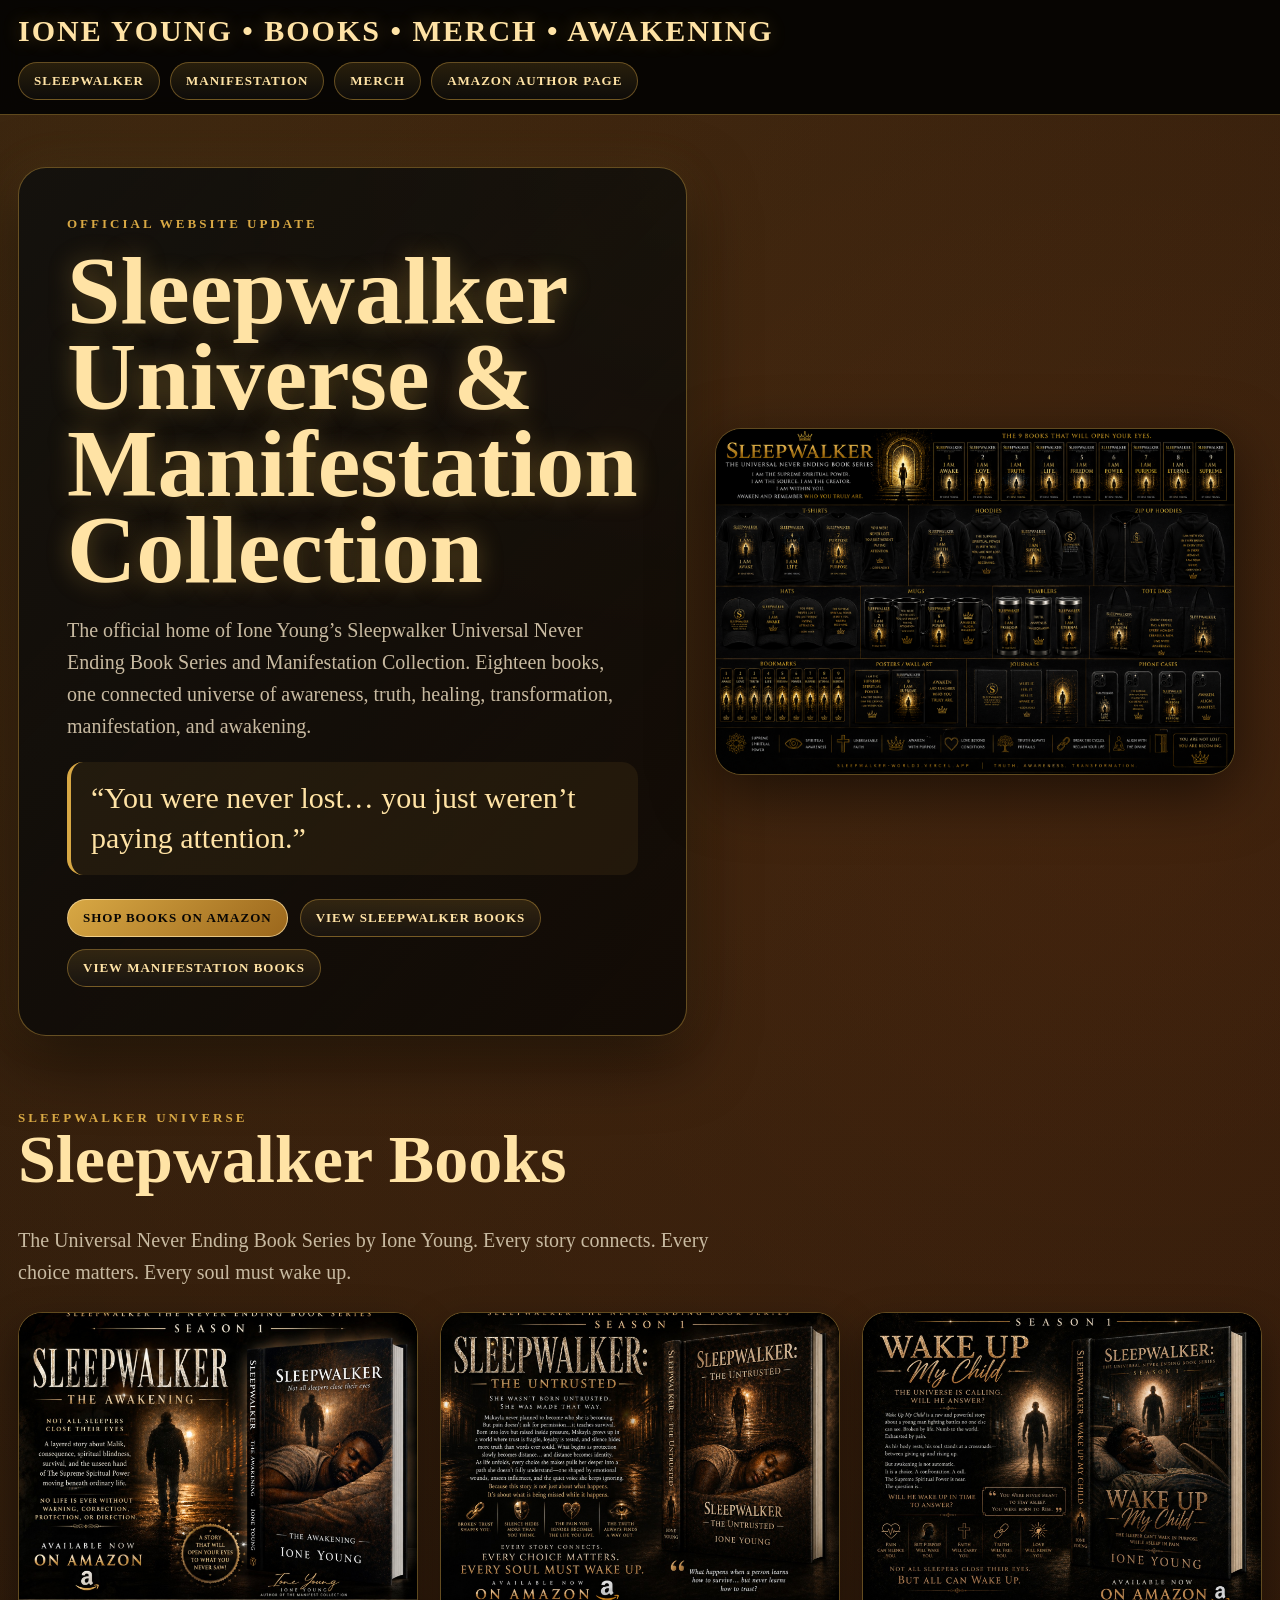
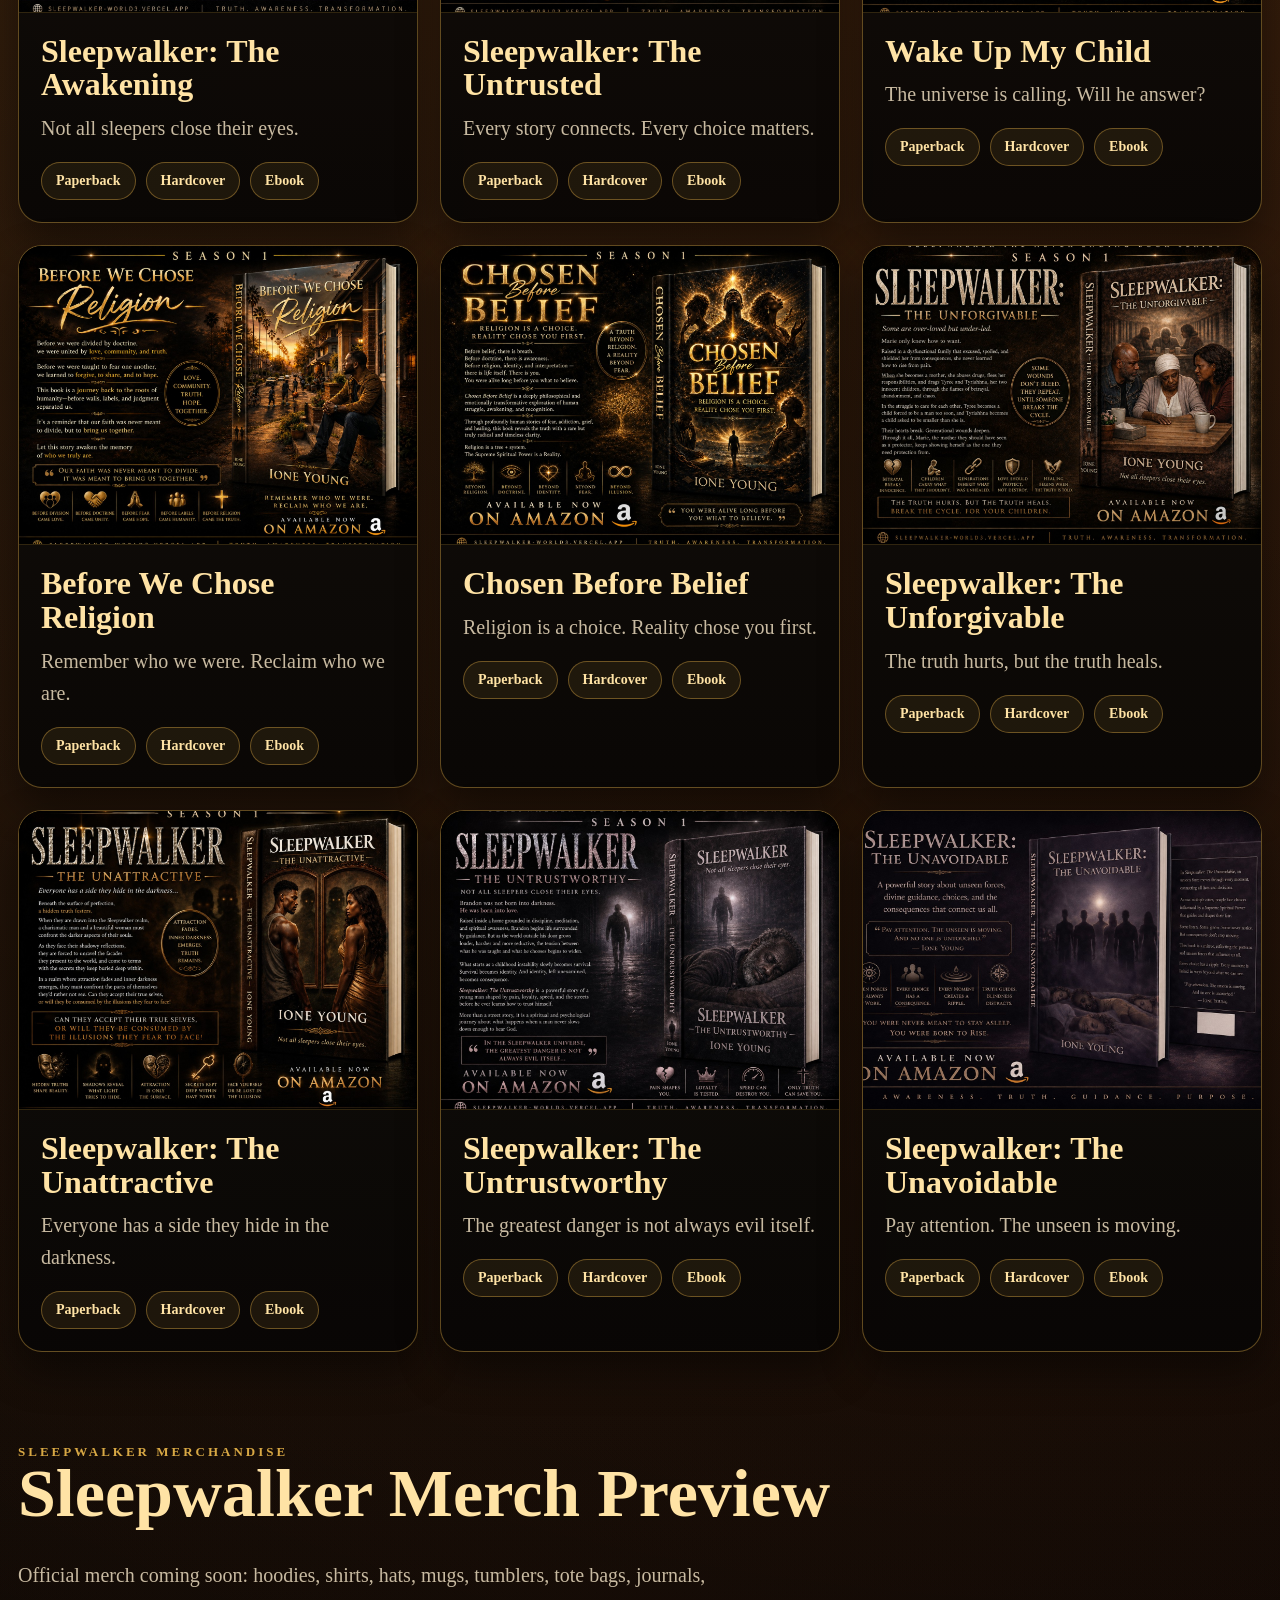
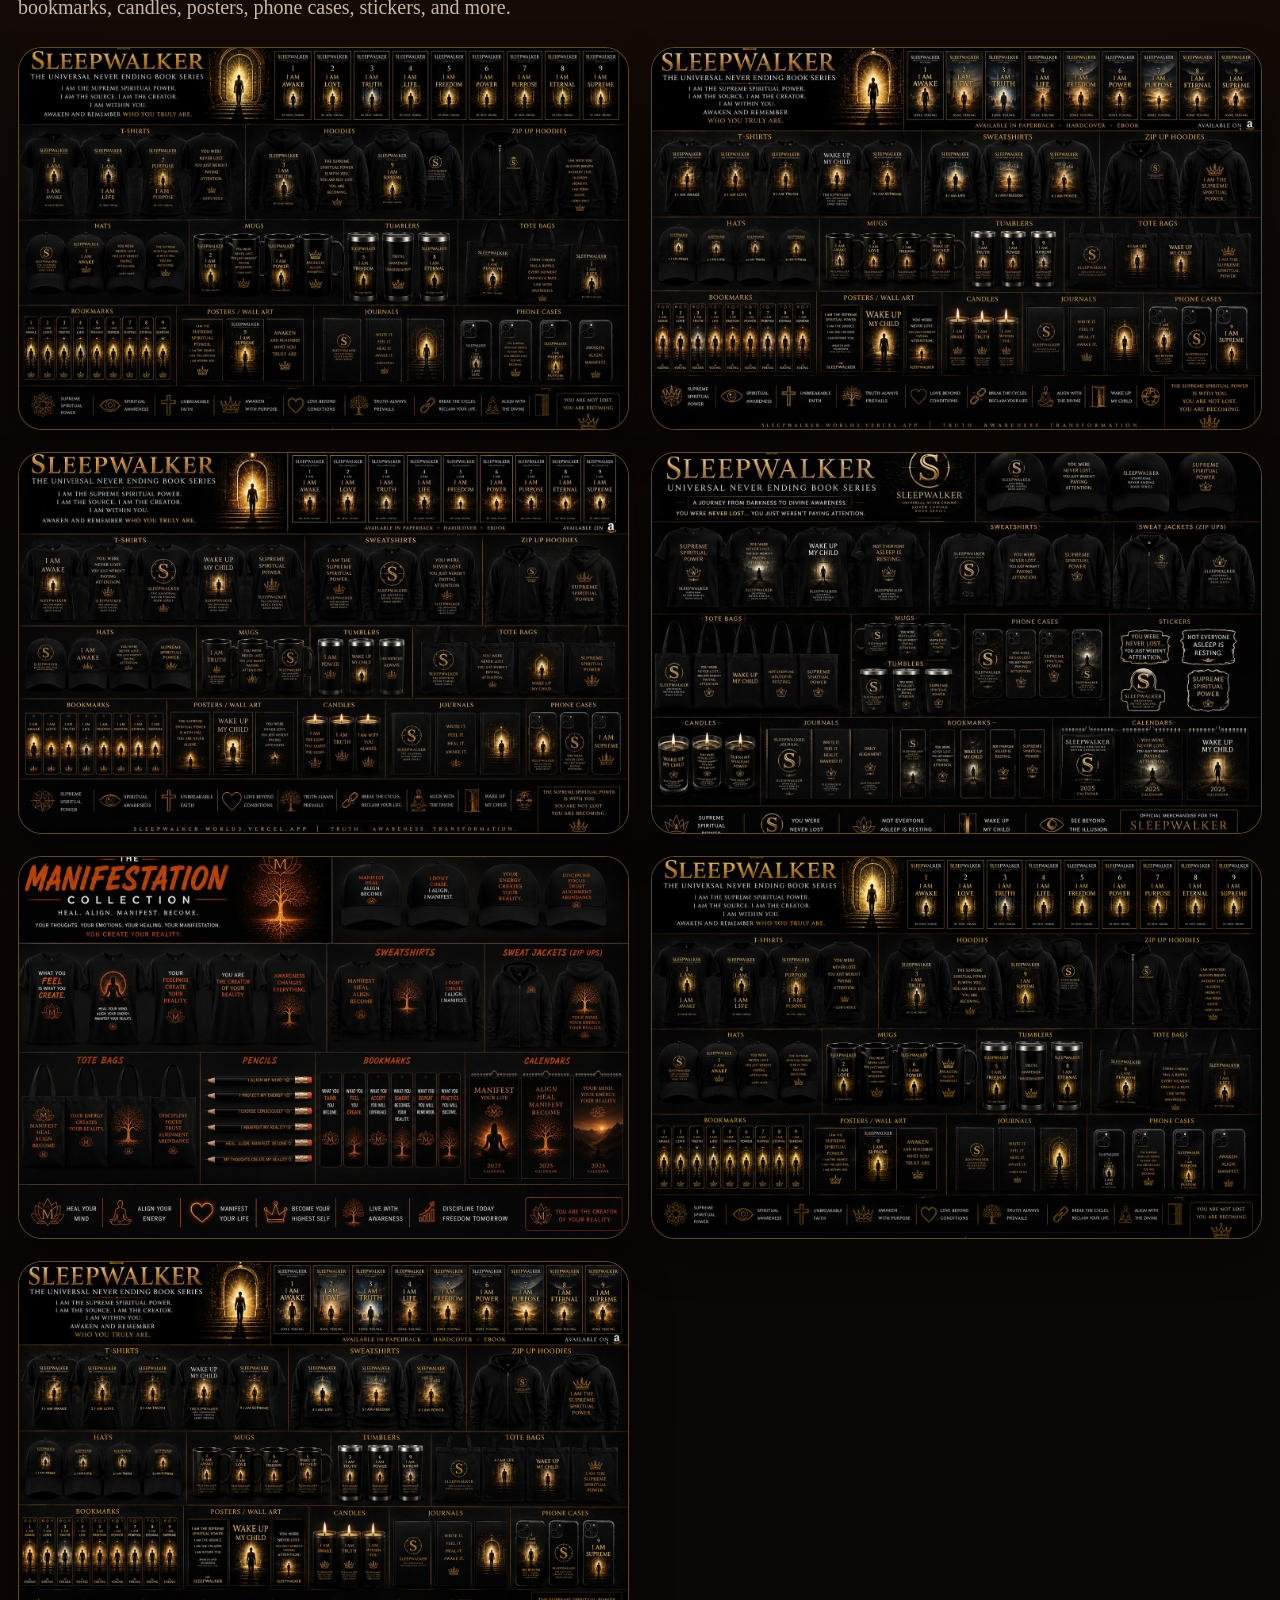
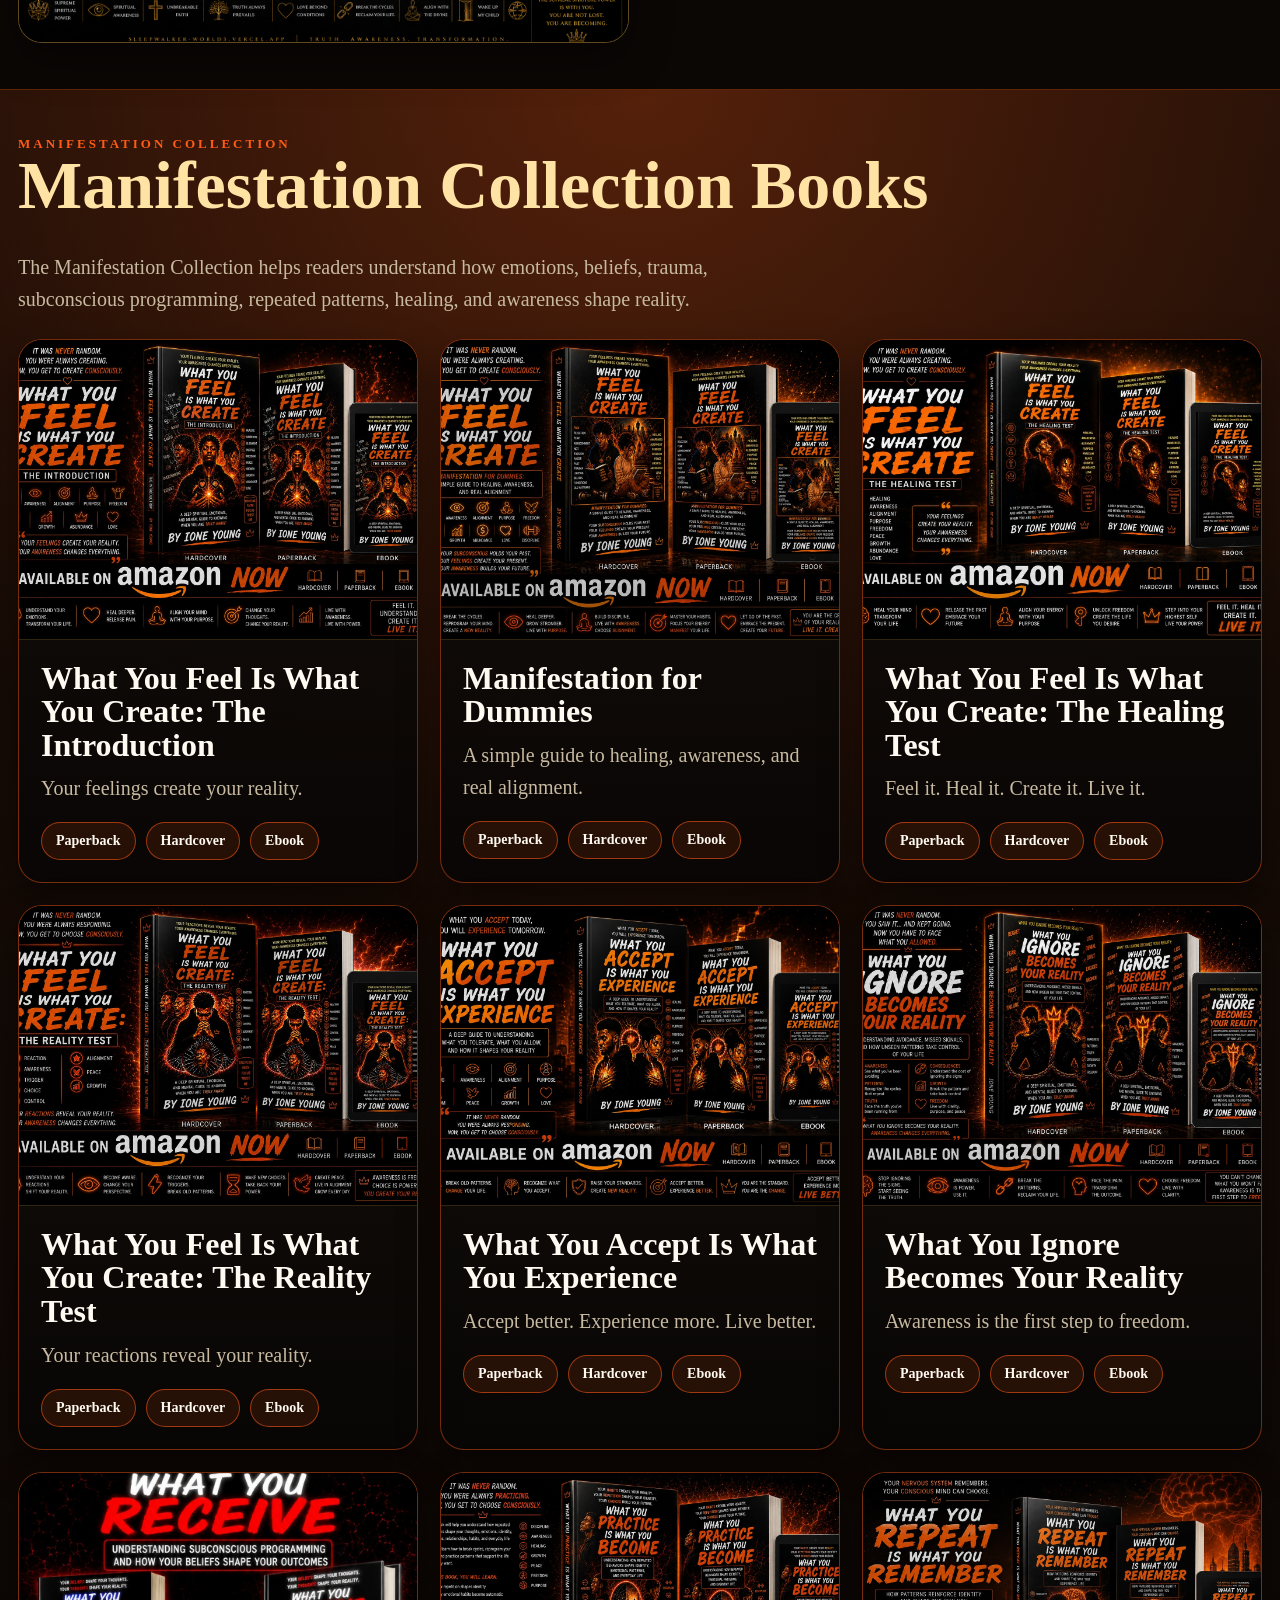
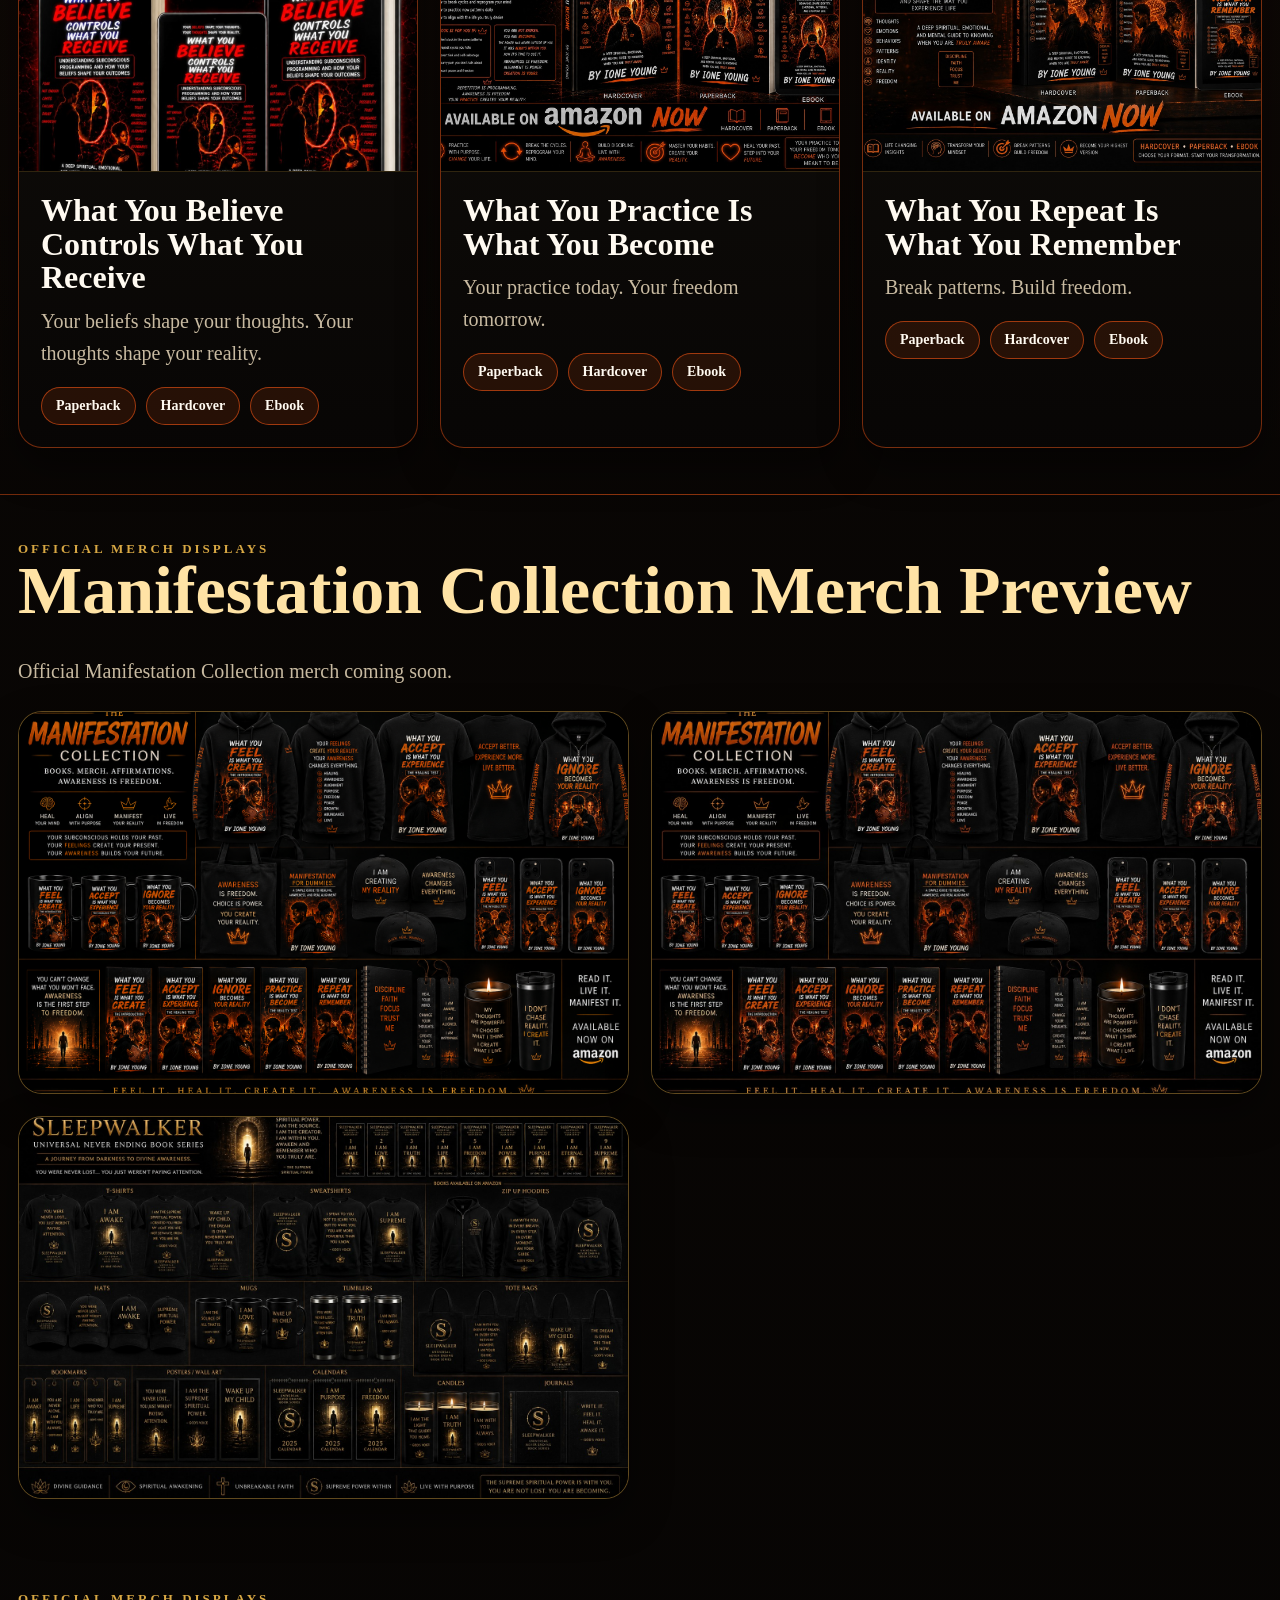
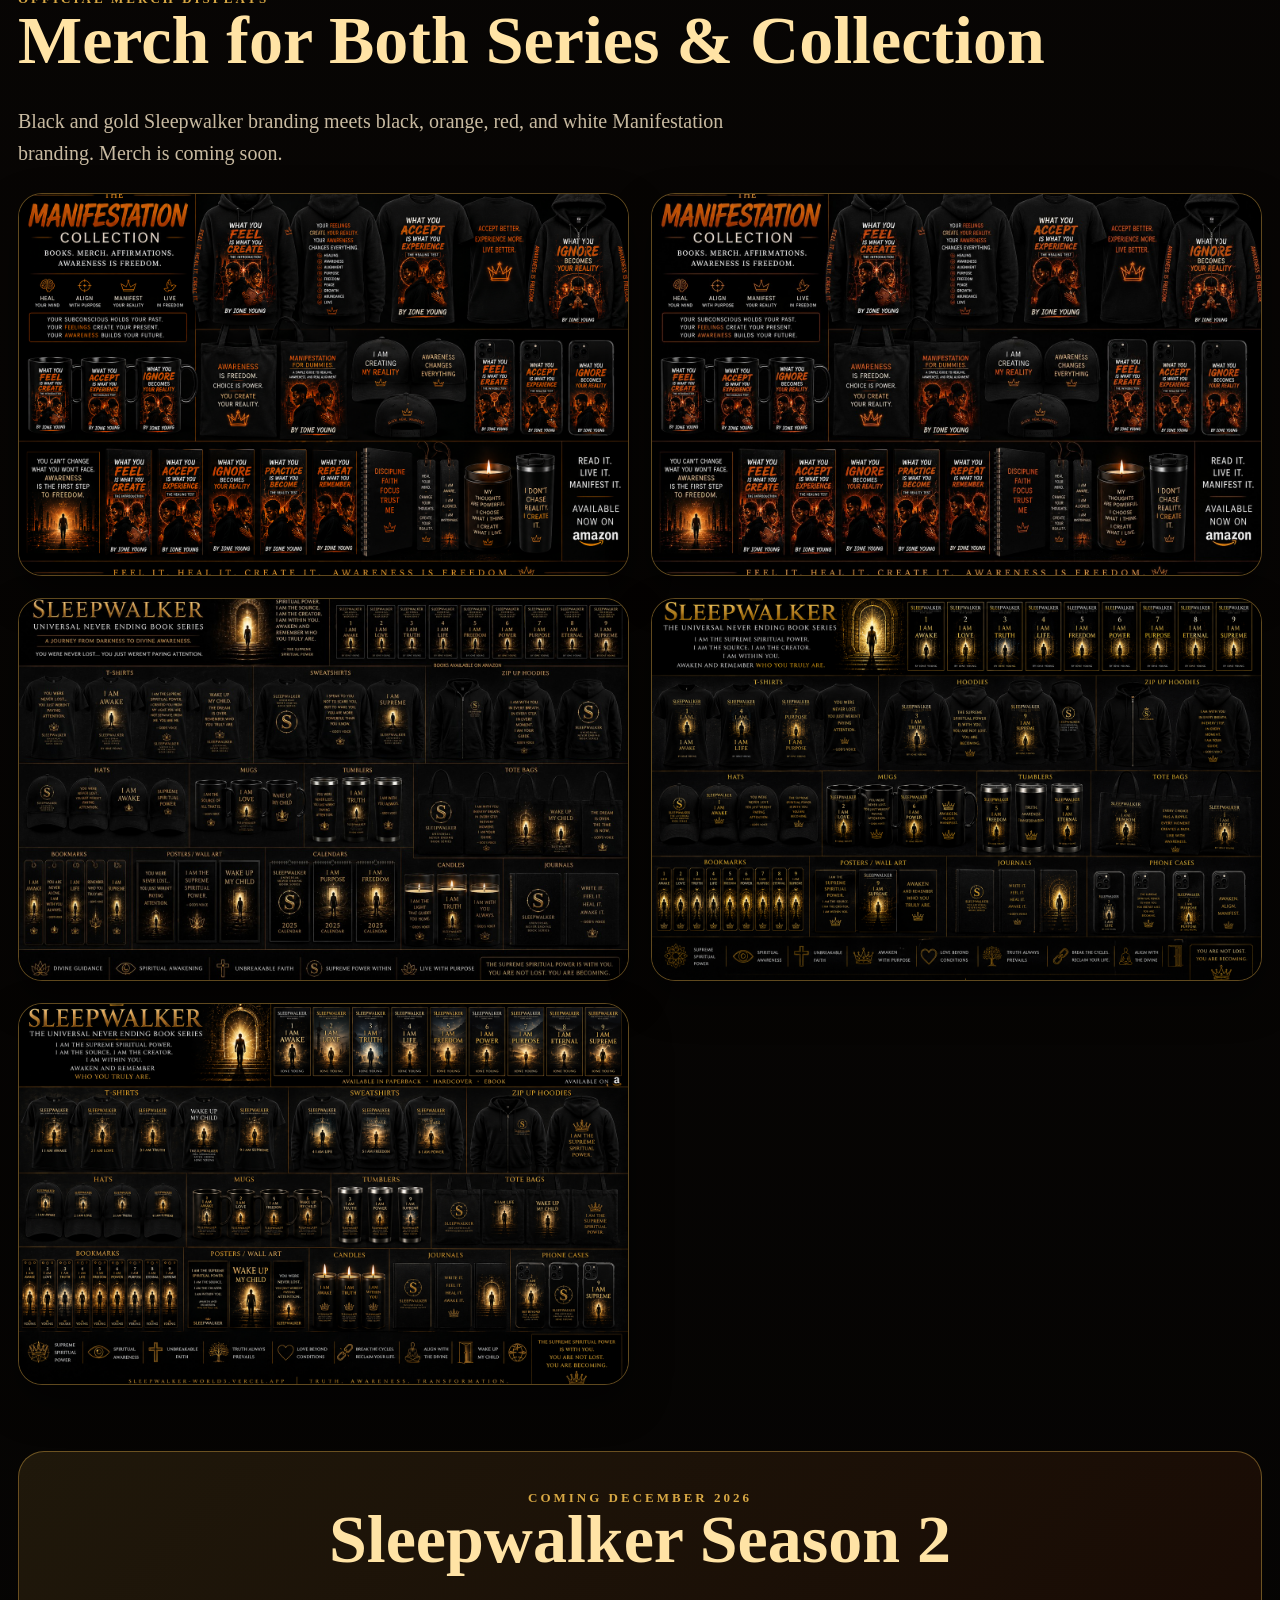
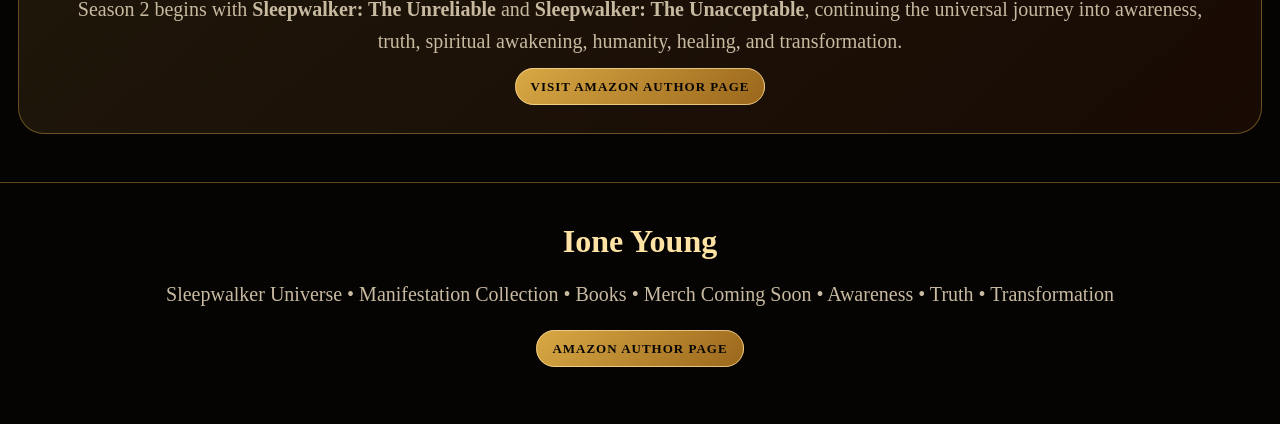
==== commit b228da96: "Rename index-FINAL-visible-title-image-match.html to index.html" ====
--- a/index.html
+++ b/index.html
@@ -215,7 +215,7 @@
 
       <article class="book-card sleepwalker-card">
         <div class="book-img-wrap">
-          <img src="/wake-up-my-child.png" alt="Wake Up My Child" loading="lazy">
+          <img src="/chosen-before-belief.png" alt="Wake Up My Child" loading="lazy">
         </div>
         <div class="book-info">
           <h3>Wake Up My Child</h3>
@@ -245,7 +245,7 @@
 
       <article class="book-card sleepwalker-card">
         <div class="book-img-wrap">
-          <img src="/chosen-before-belief.png" alt="Chosen Before Belief" loading="lazy">
+          <img src="/unavoidable.png" alt="Chosen Before Belief" loading="lazy">
         </div>
         <div class="book-info">
           <h3>Chosen Before Belief</h3>
@@ -260,7 +260,7 @@
 
       <article class="book-card sleepwalker-card">
         <div class="book-img-wrap">
-          <img src="/unforgivable.png" alt="Sleepwalker: The Unforgivable" loading="lazy">
+          <img src="/unattractive.png" alt="Sleepwalker: The Unforgivable" loading="lazy">
         </div>
         <div class="book-info">
           <h3>Sleepwalker: The Unforgivable</h3>
@@ -275,7 +275,7 @@
 
       <article class="book-card sleepwalker-card">
         <div class="book-img-wrap">
-          <img src="/unattractive.png" alt="Sleepwalker: The Unattractive" loading="lazy">
+          <img src="/unforgivable.png" alt="Sleepwalker: The Unattractive" loading="lazy">
         </div>
         <div class="book-info">
           <h3>Sleepwalker: The Unattractive</h3>
@@ -305,7 +305,7 @@
 
       <article class="book-card sleepwalker-card">
         <div class="book-img-wrap">
-          <img src="/unavoidable.png" alt="Sleepwalker: The Unavoidable" loading="lazy">
+          <img src="/wake-up-my-child.png" alt="Sleepwalker: The Unavoidable" loading="lazy">
         </div>
         <div class="book-info">
           <h3>Sleepwalker: The Unavoidable</h3>
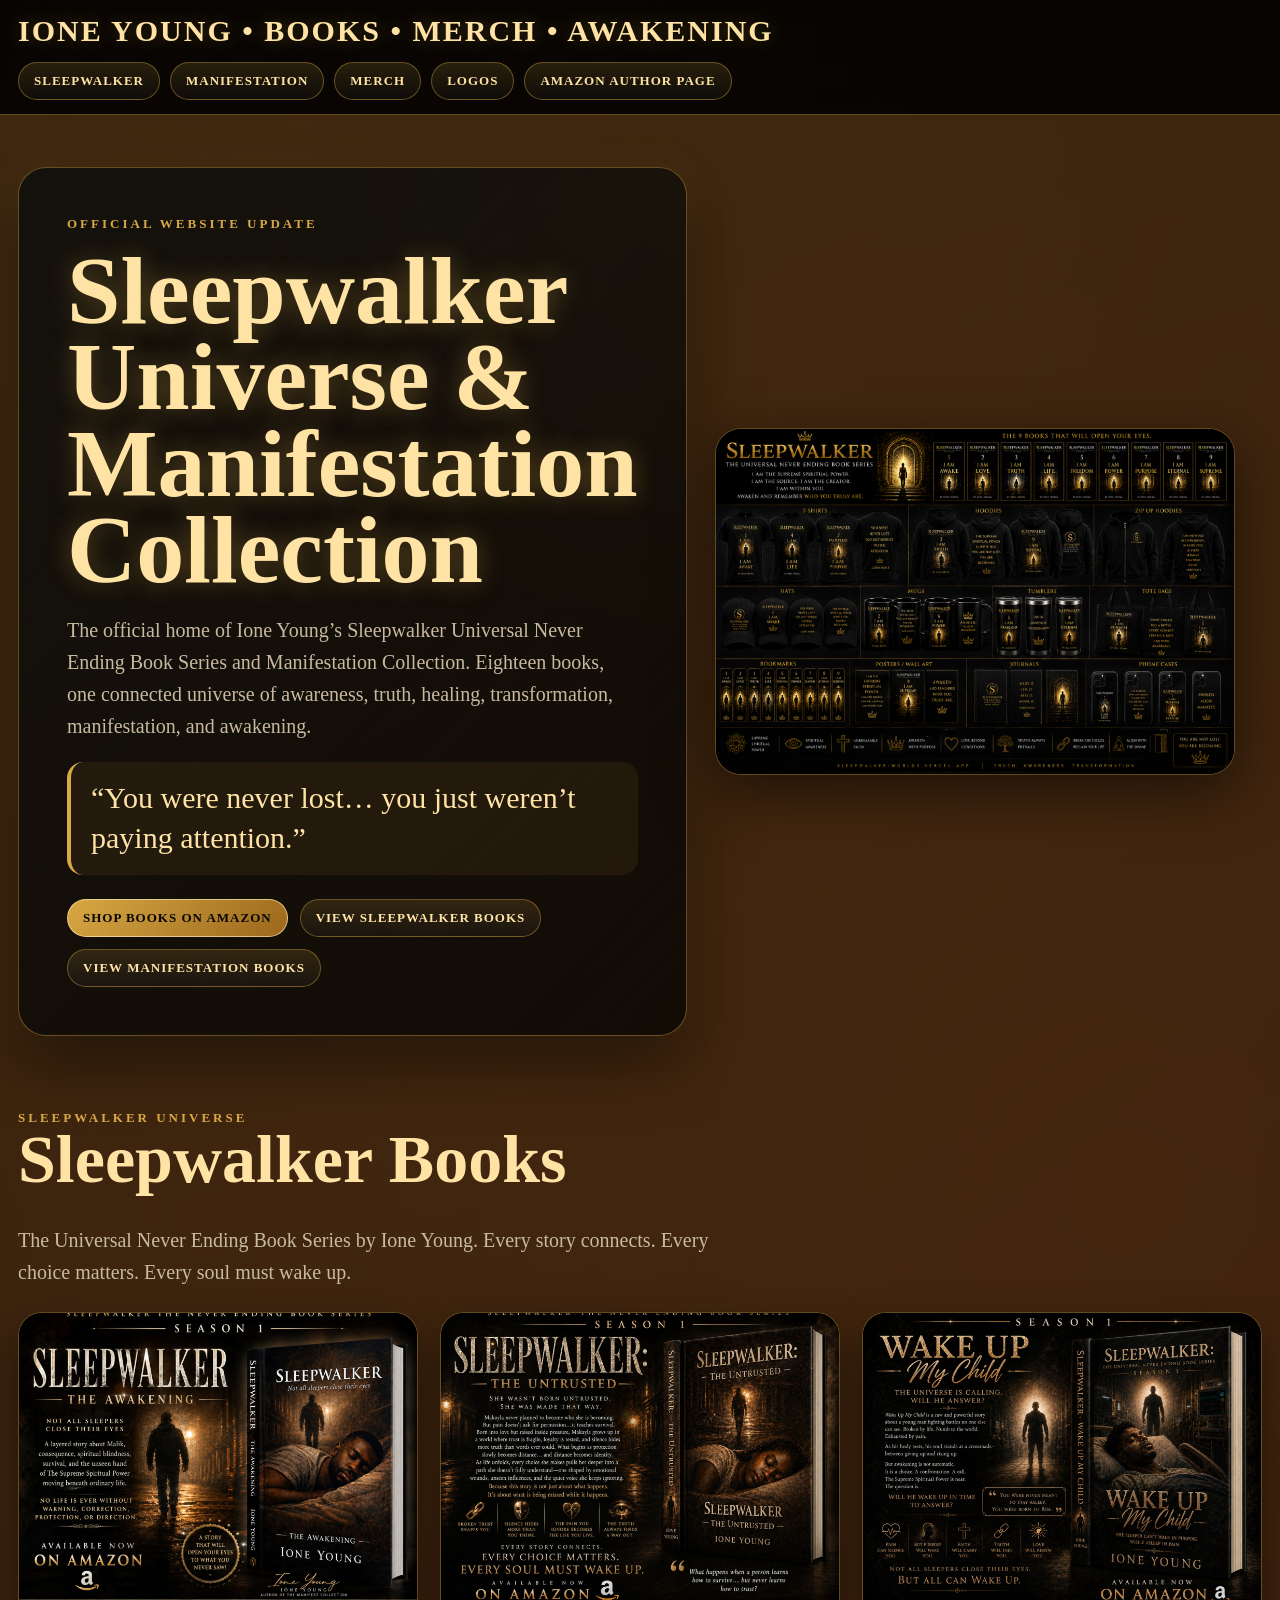
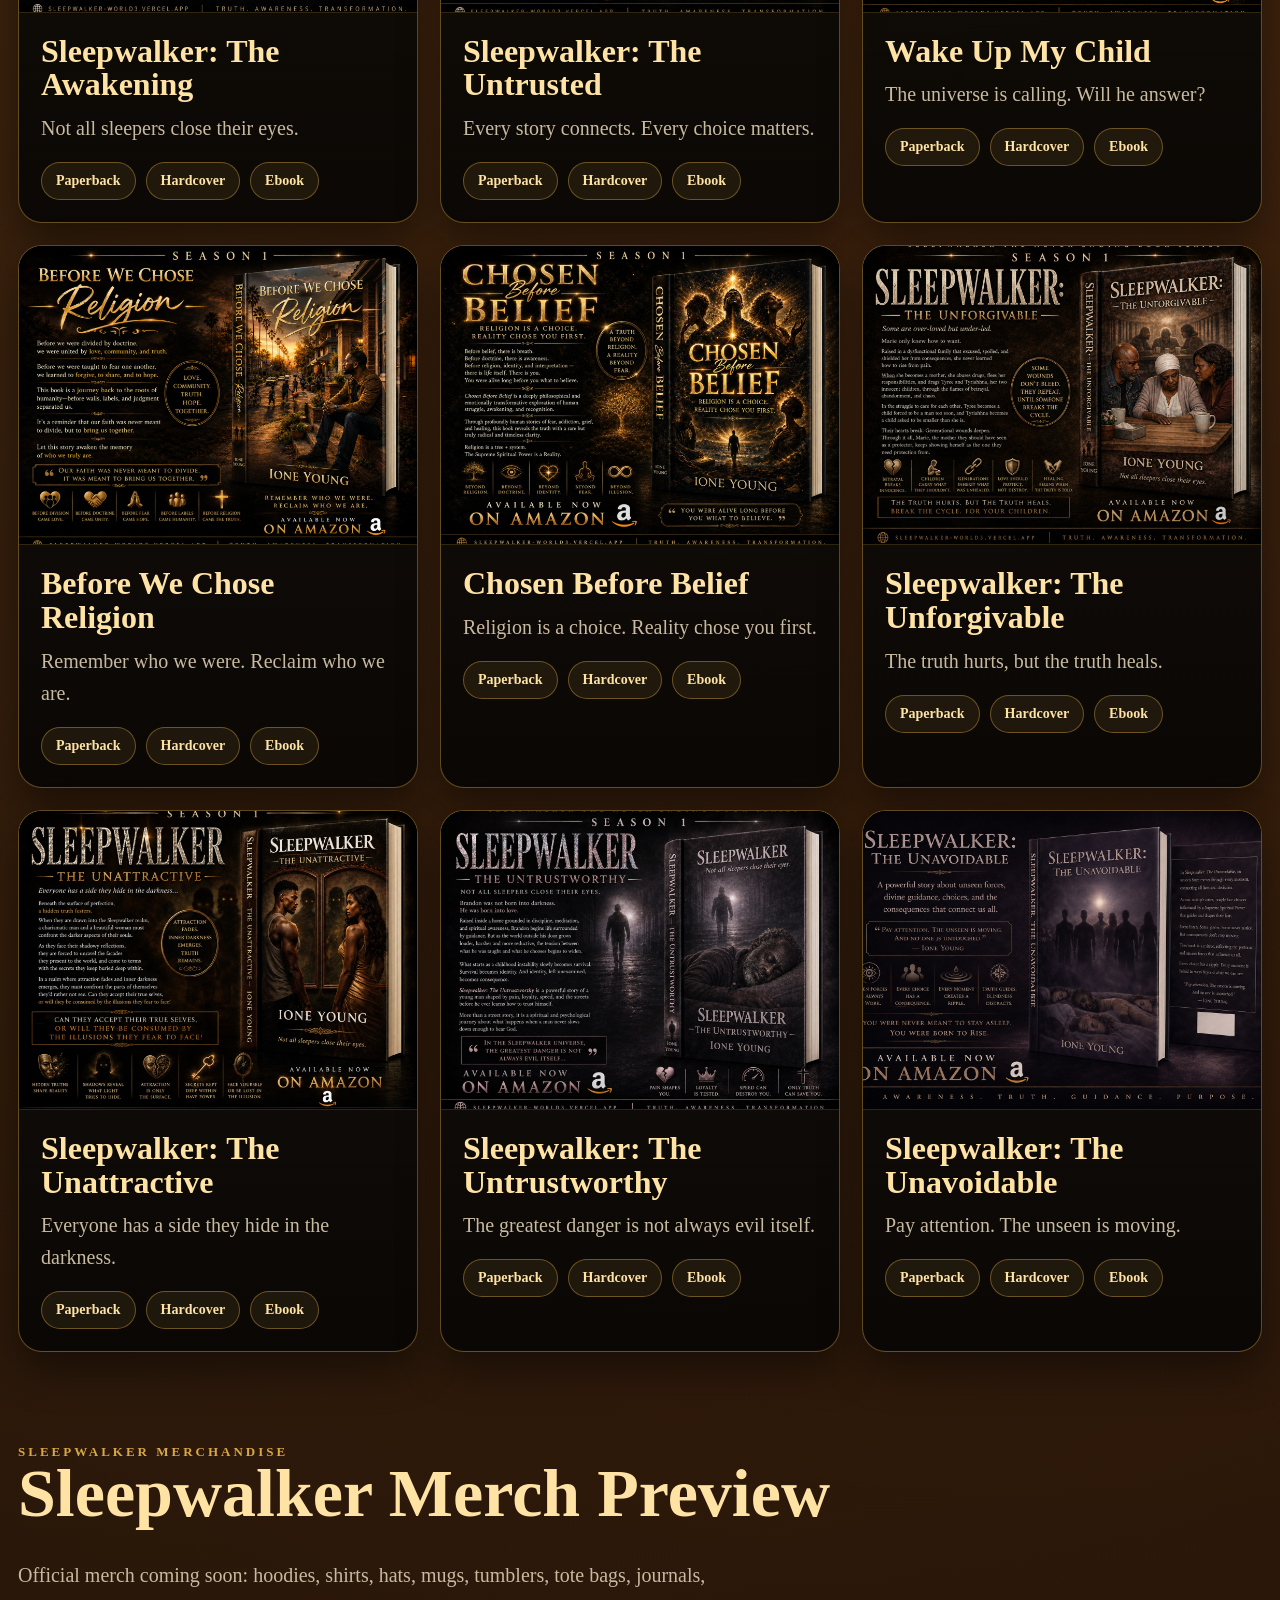
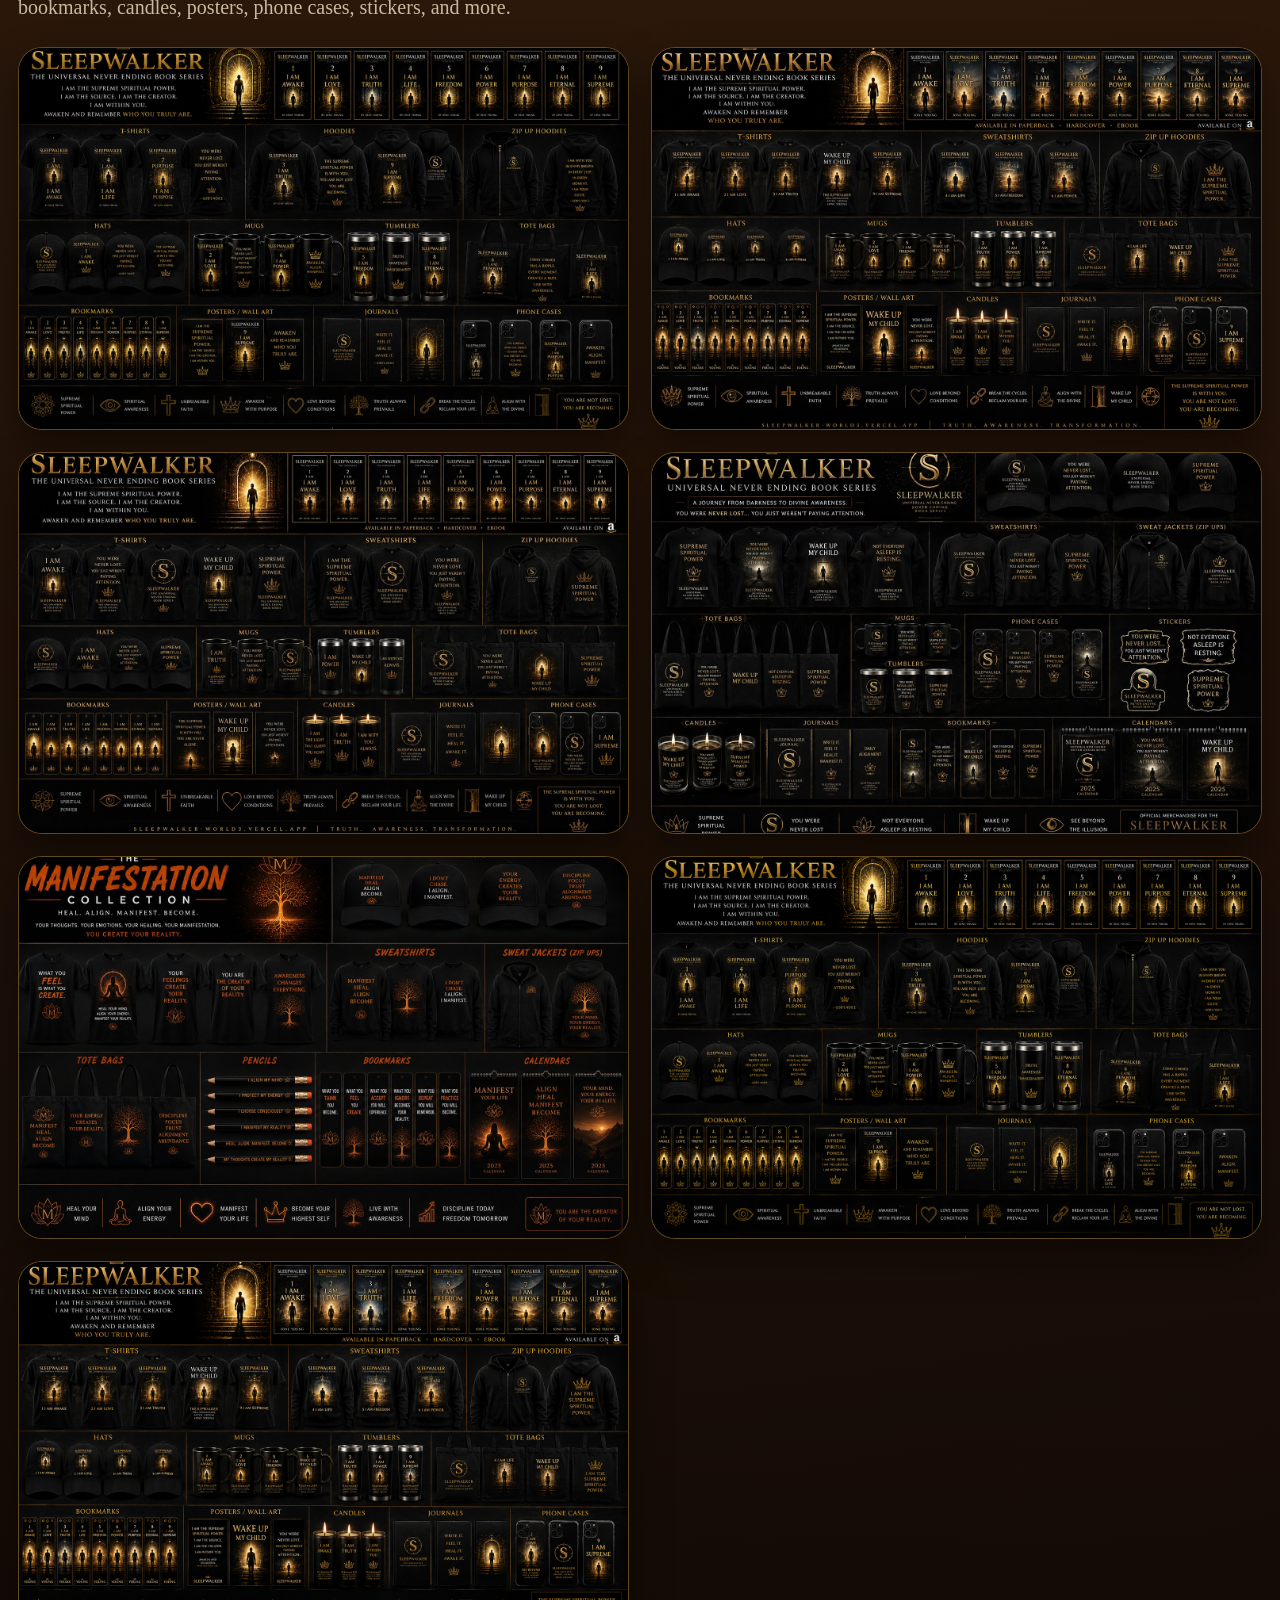
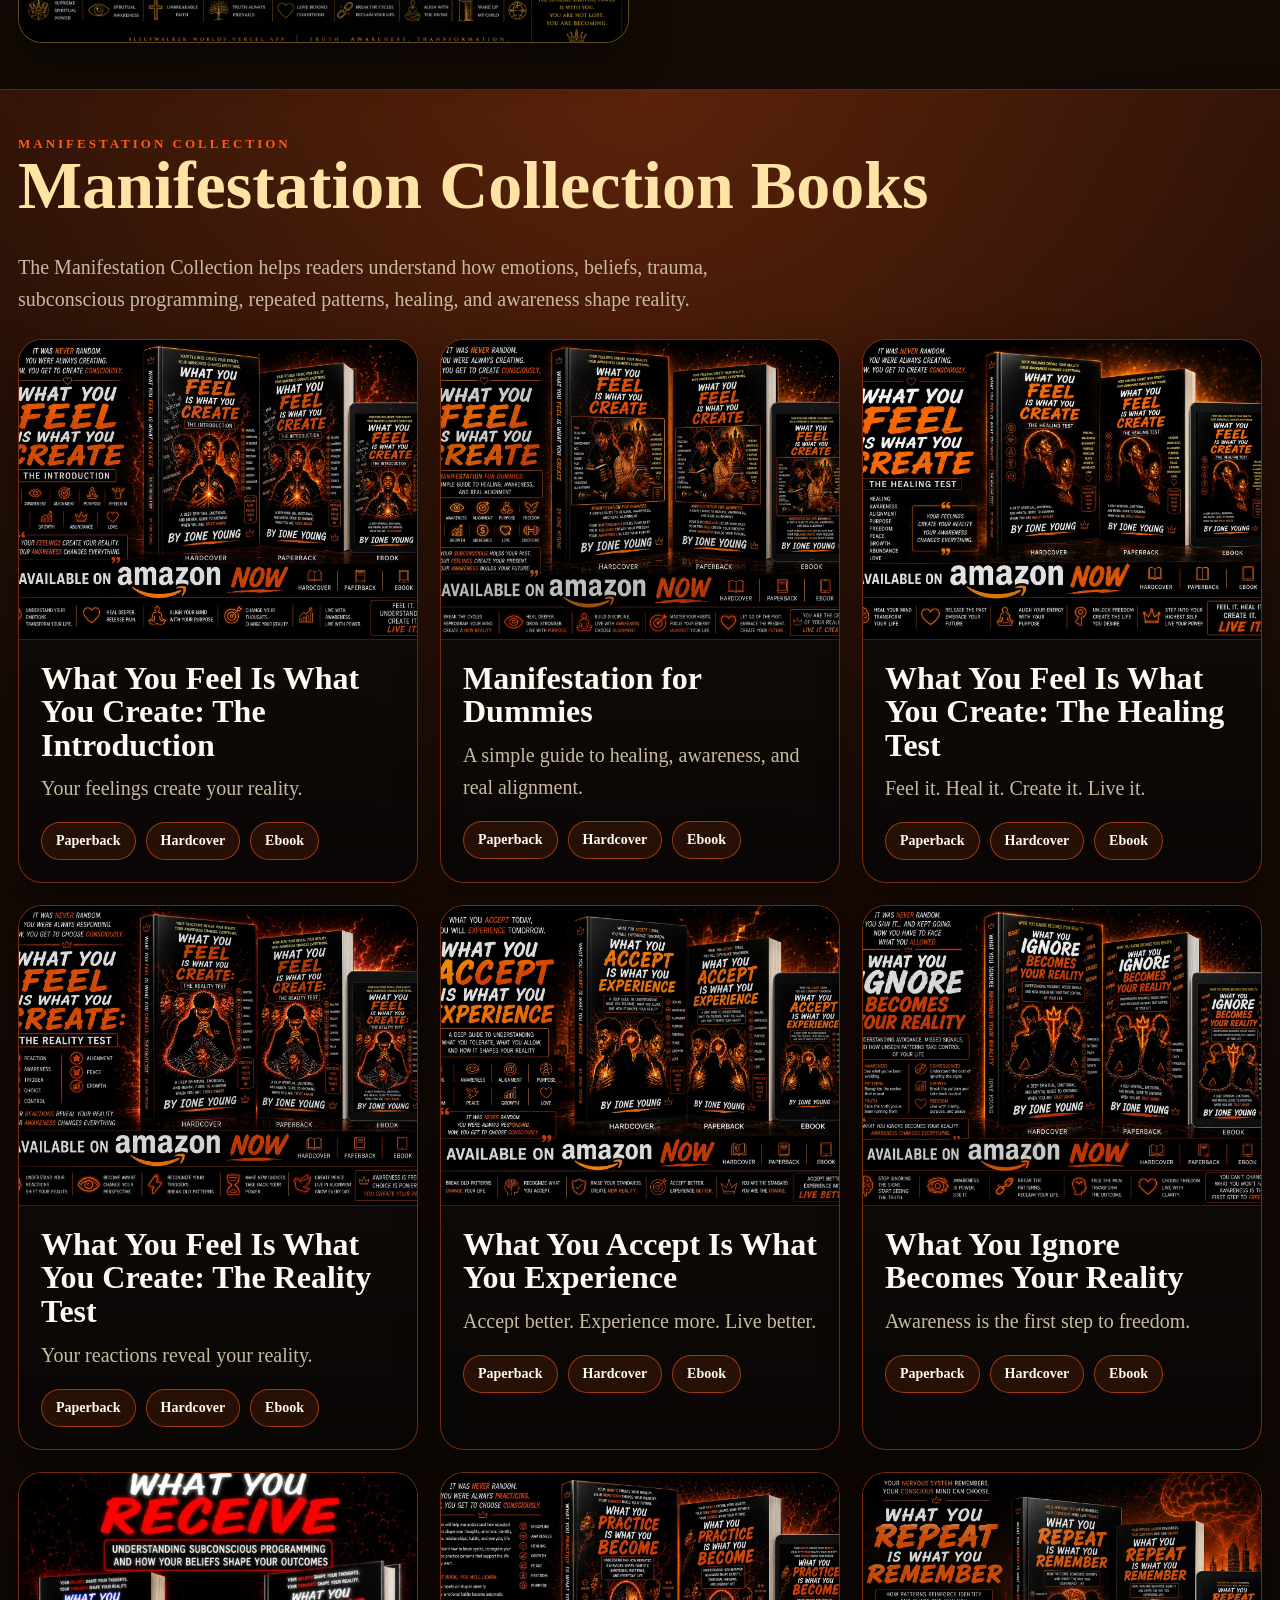
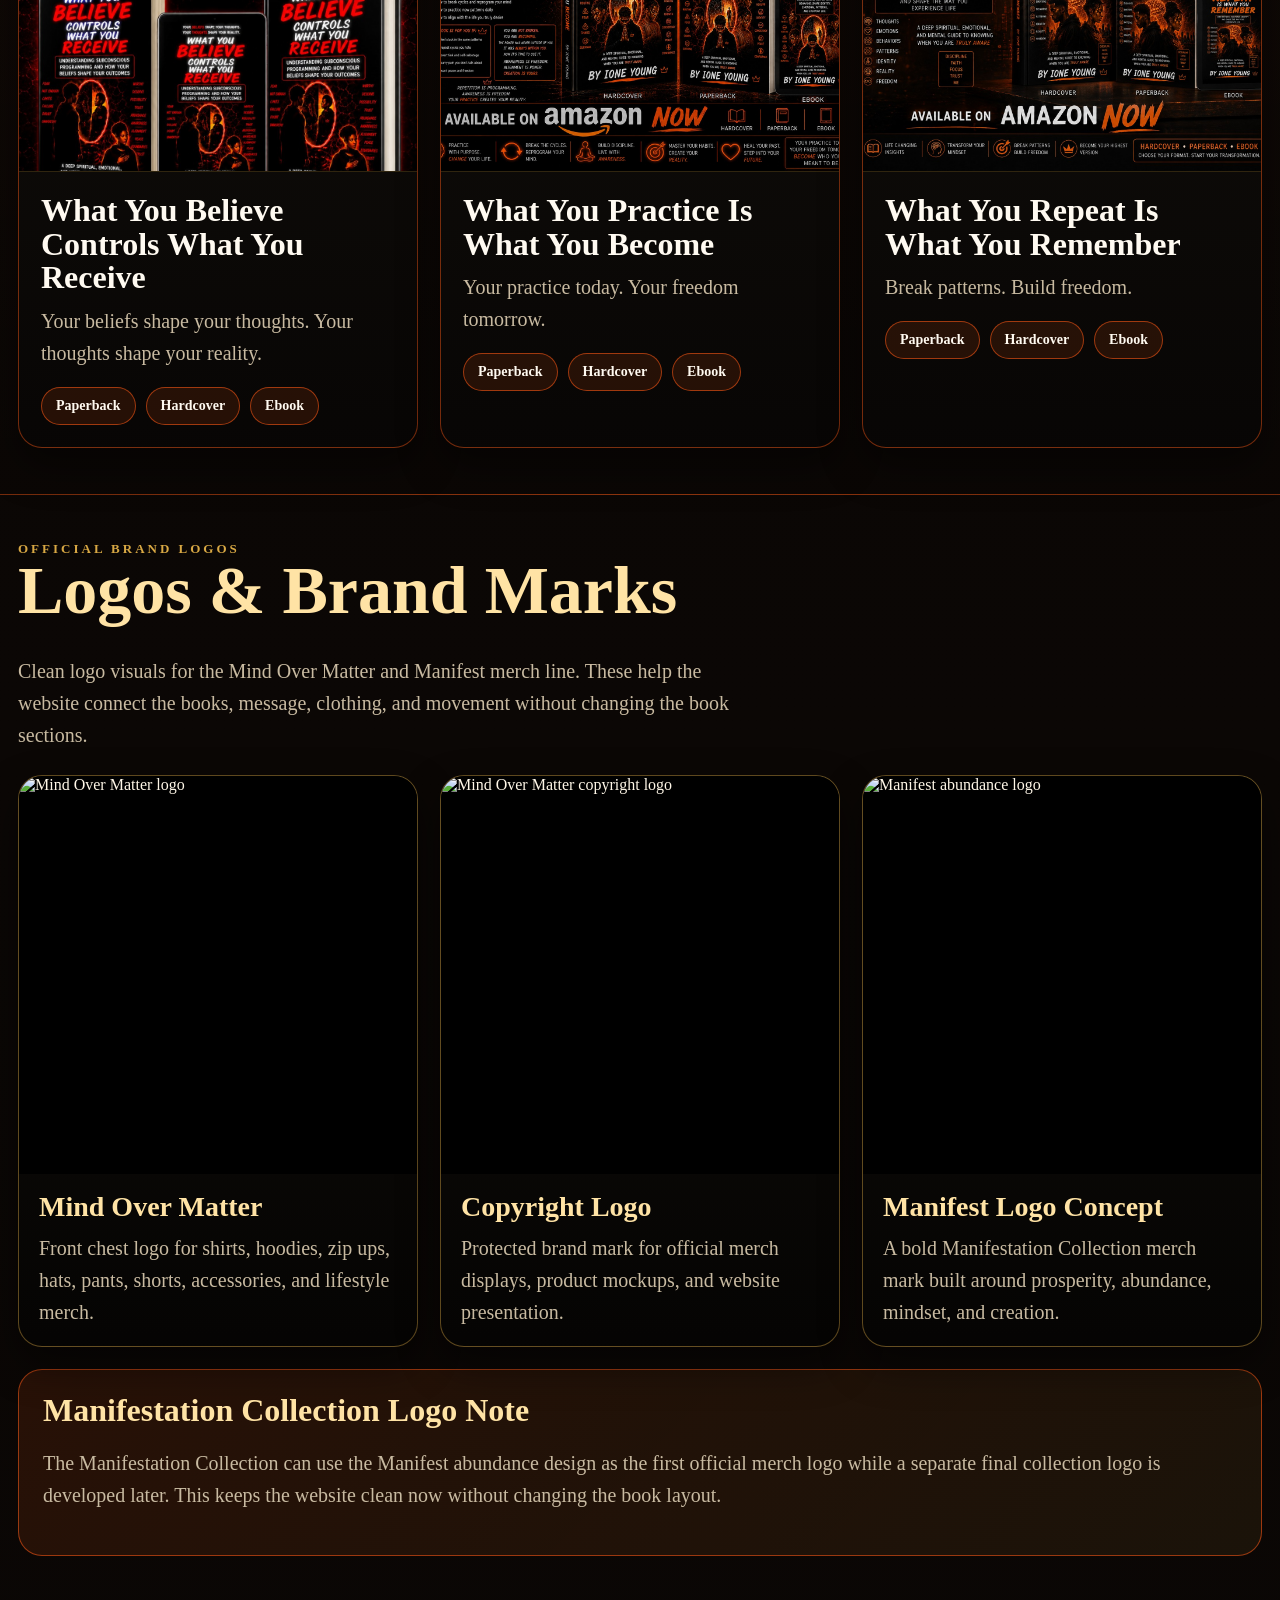
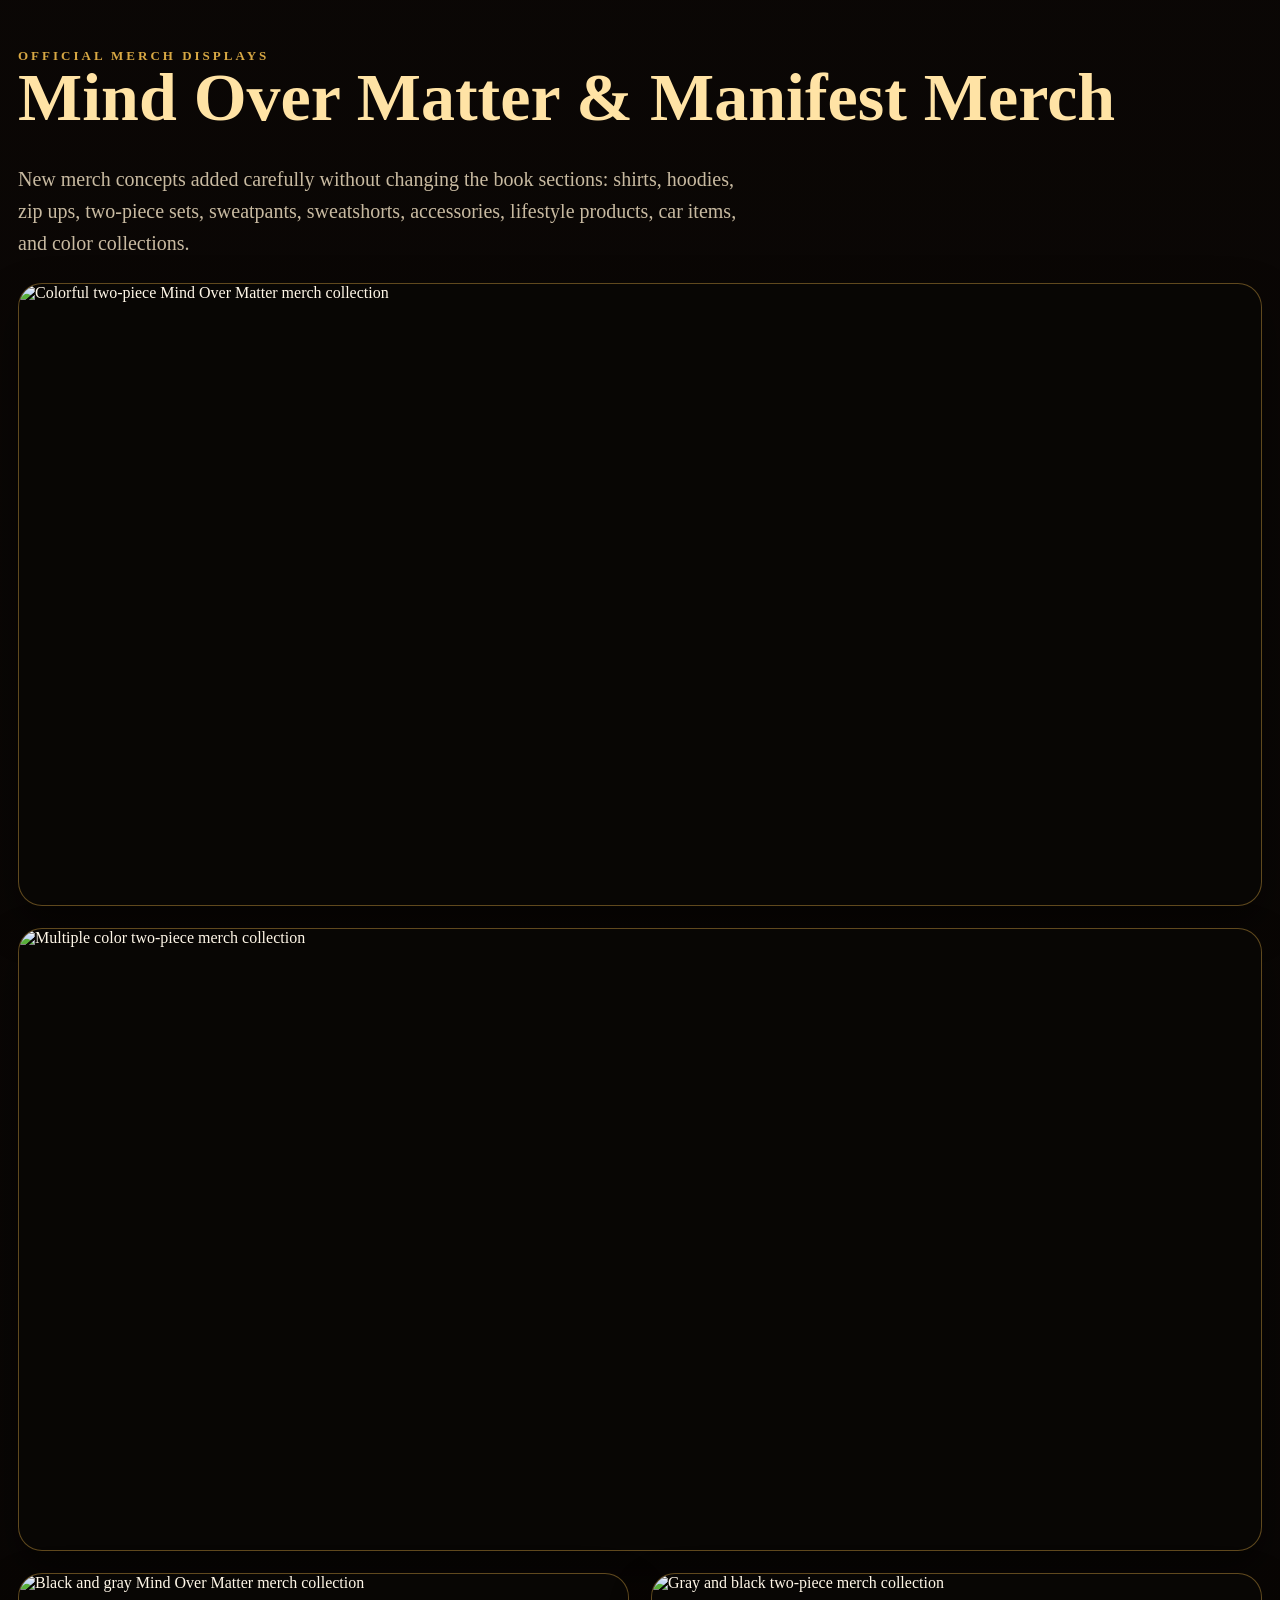
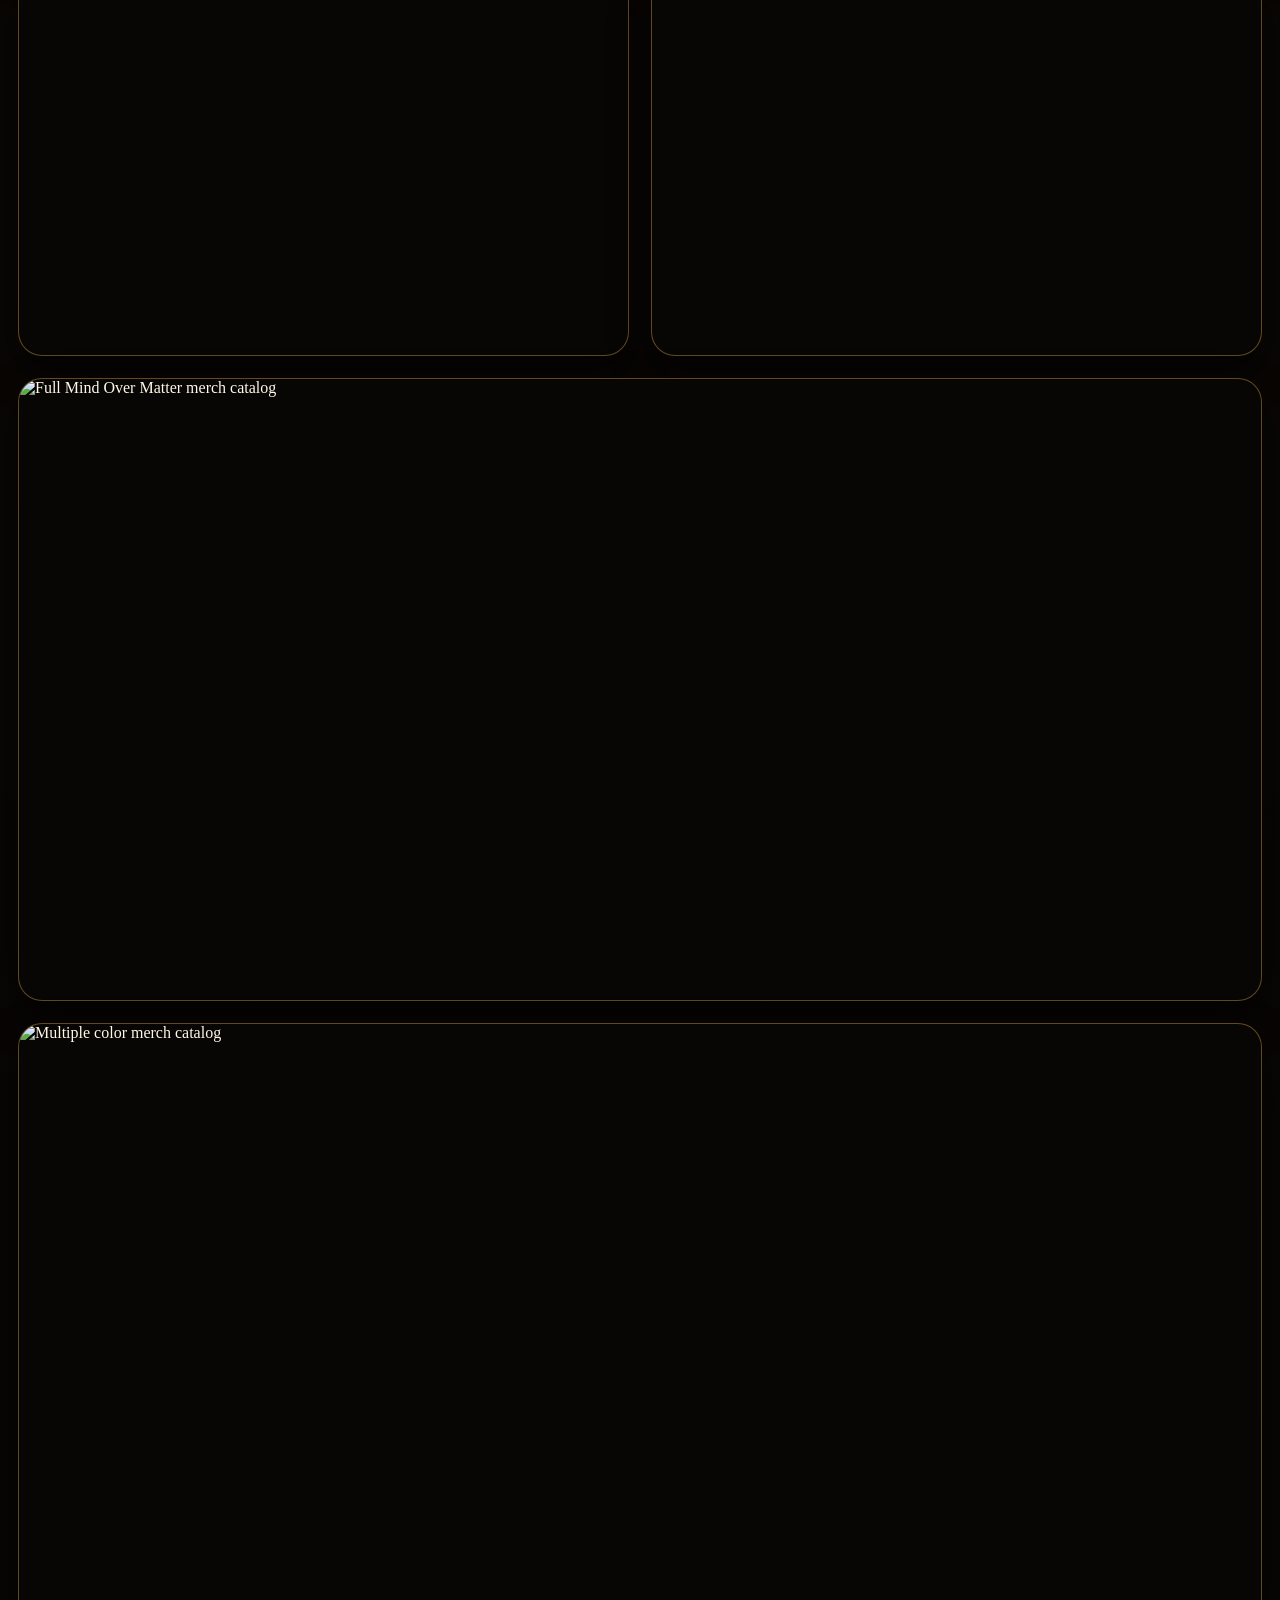
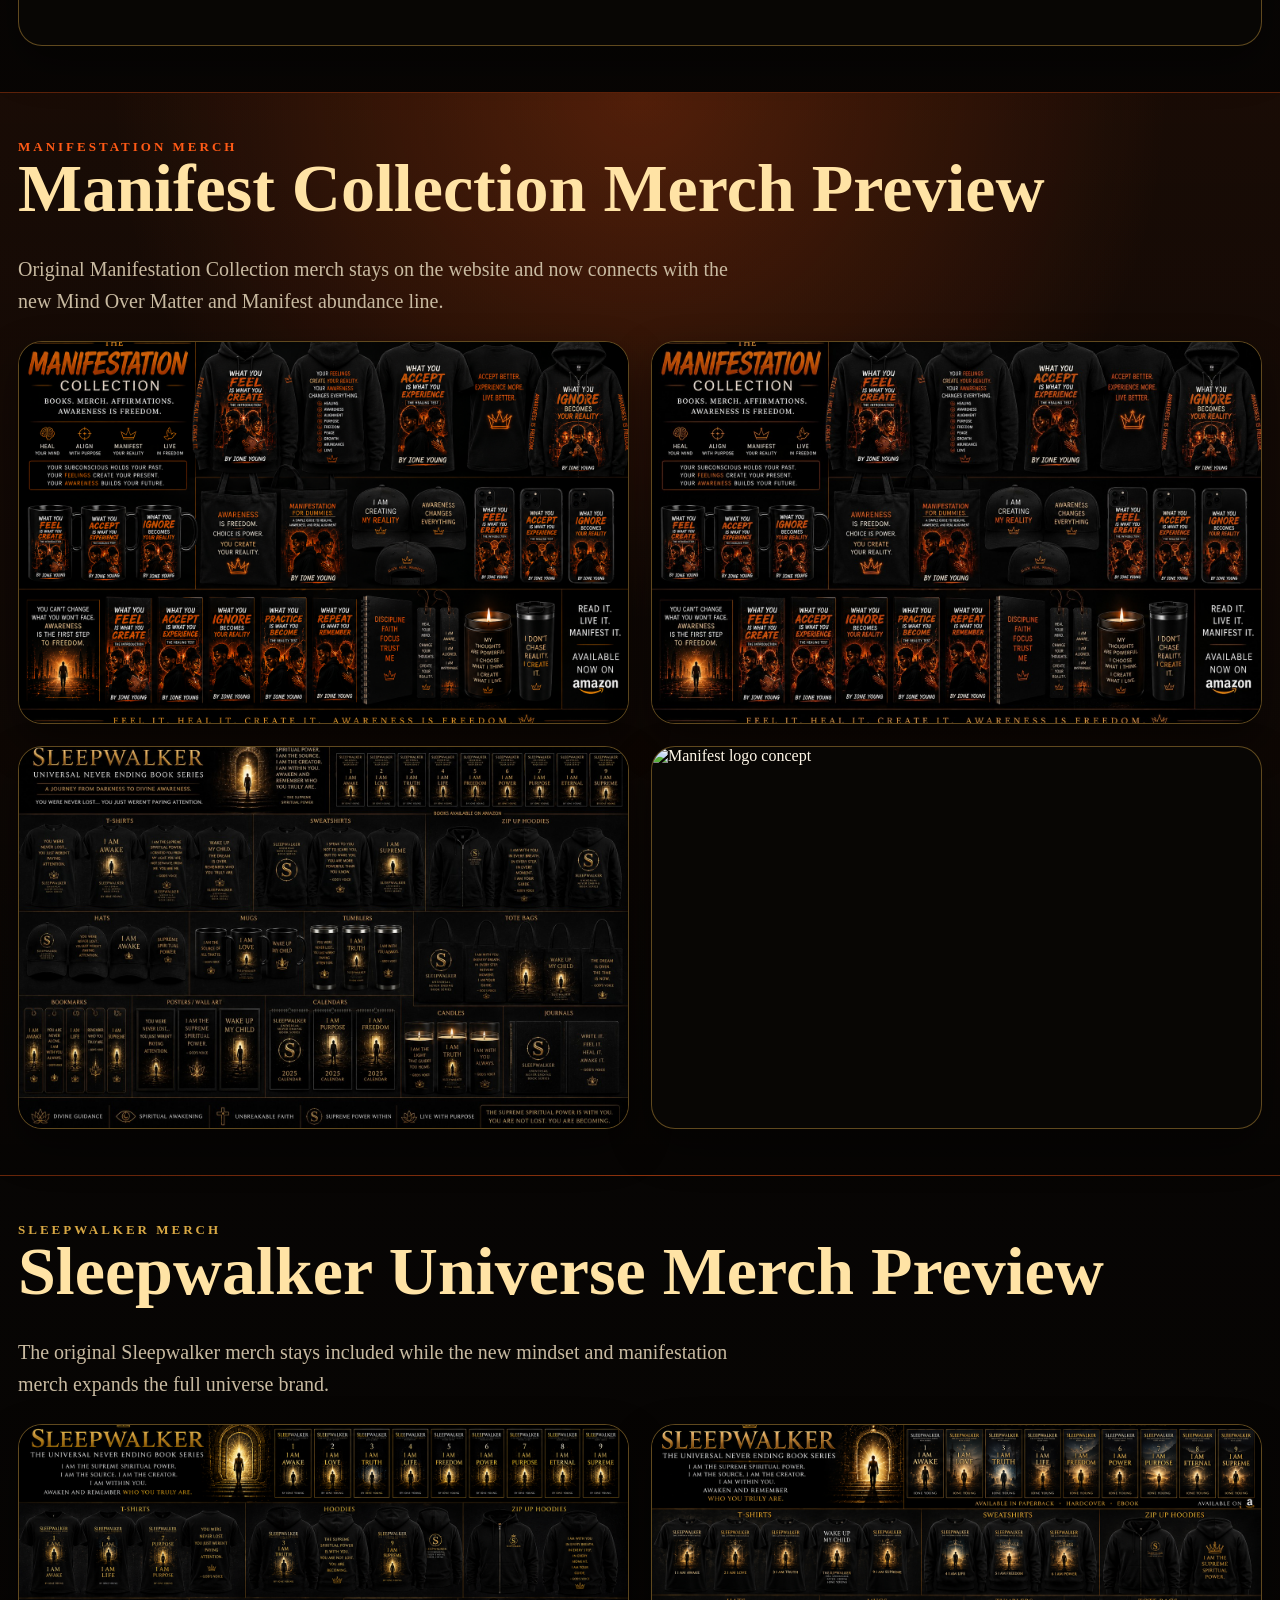
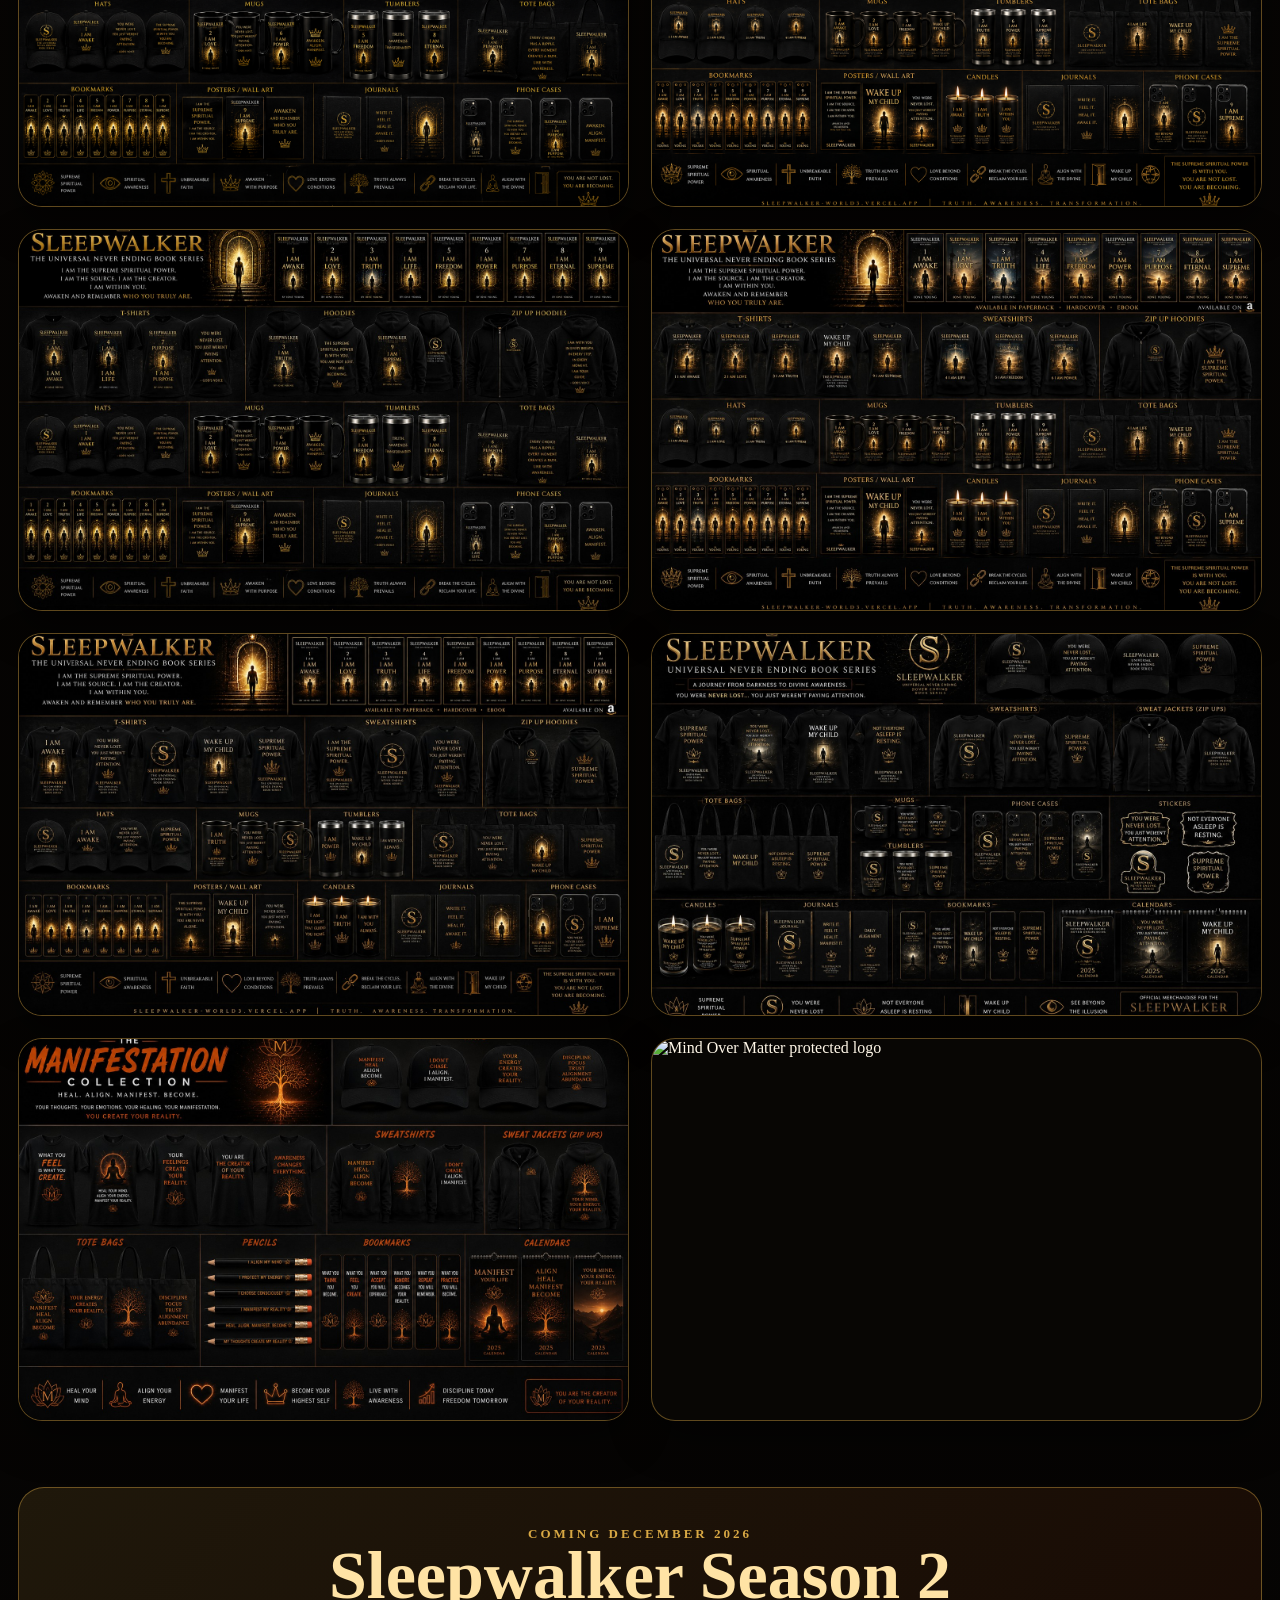
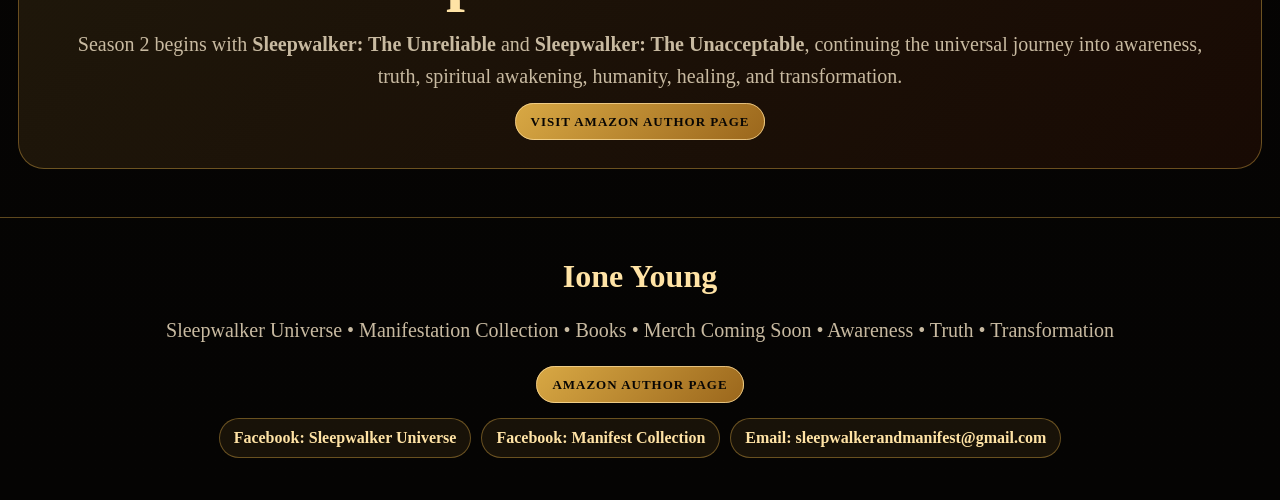
==== commit a5aaa1fb: "Rename index-merch-update-final.html to index.html" ====
--- a/index.html
+++ b/index.html
@@ -129,8 +129,34 @@
       padding:clamp(22px,4vw,38px); text-align:center;
     }
     .footer { border-top:1px solid var(--line); text-align:center; padding:42px 18px; color:var(--muted); }
+
+    .logo-grid { display:grid; grid-template-columns:repeat(3,1fr); gap:22px; }
+    .logo-card {
+      border:1px solid var(--line); background:linear-gradient(180deg,rgba(18,15,11,.94),rgba(5,4,3,.96));
+      border-radius:24px; overflow:hidden; box-shadow:0 18px 42px rgba(0,0,0,.45);
+    }
+    .logo-card img { aspect-ratio:1/1; object-fit:cover; background:#000; }
+    .logo-card.wide img { aspect-ratio:16/10; }
+    .logo-info { padding:18px 20px; }
+    .logo-info h3 { font-size:clamp(20px,2.5vw,28px); }
+    .logo-info p { margin:0; }
+    .featured-merch { display:grid; grid-template-columns:repeat(2,1fr); gap:22px; }
+    .featured-merch .merch-card img { aspect-ratio:16/10; object-fit:cover; }
+    .merch-card.full { grid-column:1 / -1; }
+    .merch-card.full img { aspect-ratio:16/8; object-fit:cover; }
+    .collection-note {
+      border:1px solid var(--orange-line); border-radius:24px; padding:24px;
+      background:linear-gradient(135deg,rgba(255,90,22,.12),rgba(216,168,68,.08));
+      margin-top:22px;
+    }
+    .contact-row { display:flex; flex-wrap:wrap; justify-content:center; gap:10px; margin-top:18px; }
+    .contact-pill {
+      border:1px solid var(--line); border-radius:999px; padding:10px 14px;
+      background:rgba(216,168,68,.09); color:var(--gold-light); font-weight:700;
+    }
+
     @media (max-width:980px) {
-      .hero,.books-grid,.merch-grid { grid-template-columns:1fr; }
+      .hero,.books-grid,.merch-grid,.logo-grid,.featured-merch { grid-template-columns:1fr; }
       .nav-links a { font-size:12px; padding:9px 12px; }
       .book-img-wrap img { aspect-ratio:16/10; }
     }
@@ -151,6 +177,7 @@
         <a href="#sleepwalker">Sleepwalker</a>
         <a href="#manifestation">Manifestation</a>
         <a href="#merch">Merch</a>
+        <a href="#logos">Logos</a>
         <a href="https://www.amazon.com/author/iownssleepwalkerworld2" target="_blank" rel="noopener">Amazon Author Page</a>
       </div>
     </div>
@@ -512,63 +539,132 @@
     </div>
   </section>
 
+  <section id="logos" class="section">
+    <div class="section-head">
+      <div>
+        <div class="eyebrow">Official Brand Logos</div>
+        <h2>Logos & Brand Marks</h2>
+      </div>
+      <p>Clean logo visuals for the Mind Over Matter and Manifest merch line. These help the website connect the books, message, clothing, and movement without changing the book sections.</p>
+    </div>
+    <div class="logo-grid">
+      <article class="logo-card">
+        <img src="/2972.png" alt="Mind Over Matter logo" loading="lazy">
+        <div class="logo-info">
+          <h3>Mind Over Matter</h3>
+          <p>Front chest logo for shirts, hoodies, zip ups, hats, pants, shorts, accessories, and lifestyle merch.</p>
+        </div>
+      </article>
+      <article class="logo-card">
+        <img src="/2973.png" alt="Mind Over Matter copyright logo" loading="lazy">
+        <div class="logo-info">
+          <h3>Copyright Logo</h3>
+          <p>Protected brand mark for official merch displays, product mockups, and website presentation.</p>
+        </div>
+      </article>
+      <article class="logo-card">
+        <img src="/2974.png" alt="Manifest abundance logo" loading="lazy">
+        <div class="logo-info">
+          <h3>Manifest Logo Concept</h3>
+          <p>A bold Manifestation Collection merch mark built around prosperity, abundance, mindset, and creation.</p>
+        </div>
+      </article>
+    </div>
+    <div class="collection-note">
+      <h3>Manifestation Collection Logo Note</h3>
+      <p>The Manifestation Collection can use the Manifest abundance design as the first official merch logo while a separate final collection logo is developed later. This keeps the website clean now without changing the book layout.</p>
+    </div>
+  </section>
+
   <section id="merch" class="section">
     <div class="section-head">
       <div>
         <div class="eyebrow">Official Merch Displays</div>
-        <h2>Manifestation Collection Merch Preview</h2>
-      </div>
-      <p>Official Manifestation Collection merch coming soon.</p>
-    </div>
-    <div class="merch-grid">
-      
-      <article class="merch-card">
-        <img src="/manifest-merch-products.png" alt="Manifestation Collection merchandise preview" loading="lazy">
-      </article>
-
-      <article class="merch-card">
-        <img src="/manifest-merch-1.png" alt="Manifestation Collection merchandise preview" loading="lazy">
-      </article>
-
-      <article class="merch-card">
-        <img src="/manifest-merch-2.png" alt="Manifestation Collection merchandise preview" loading="lazy">
-      </article>
-
+        <h2>Mind Over Matter & Manifest Merch</h2>
+      </div>
+      <p>New merch concepts added carefully without changing the book sections: shirts, hoodies, zip ups, two-piece sets, sweatpants, sweatshorts, accessories, lifestyle products, car items, and color collections.</p>
+    </div>
+    <div class="featured-merch">
+      <article class="merch-card full">
+        <img src="/2976.png" alt="Colorful two-piece Mind Over Matter merch collection" loading="lazy">
+      </article>
+      <article class="merch-card full">
+        <img src="/2980.png" alt="Multiple color two-piece merch collection" loading="lazy">
+      </article>
+      <article class="merch-card">
+        <img src="/2975.png" alt="Black and gray Mind Over Matter merch collection" loading="lazy">
+      </article>
+      <article class="merch-card">
+        <img src="/2977.png" alt="Gray and black two-piece merch collection" loading="lazy">
+      </article>
+      <article class="merch-card full">
+        <img src="/2978.png" alt="Full Mind Over Matter merch catalog" loading="lazy">
+      </article>
+      <article class="merch-card full">
+        <img src="/2979.png" alt="Multiple color merch catalog" loading="lazy">
+      </article>
+    </div>
+  </section>
+
+  <section class="manifest-zone">
+    <div class="manifest-inner">
+      <div class="section-head">
+        <div>
+          <div class="eyebrow orange">Manifestation Merch</div>
+          <h2>Manifest Collection Merch Preview</h2>
+        </div>
+        <p>Original Manifestation Collection merch stays on the website and now connects with the new Mind Over Matter and Manifest abundance line.</p>
+      </div>
+      <div class="merch-grid">
+        <article class="merch-card">
+          <img src="/manifest-merch-products.png" alt="Manifestation Collection merchandise preview" loading="lazy">
+        </article>
+        <article class="merch-card">
+          <img src="/manifest-merch-1.png" alt="Manifestation Collection merchandise preview" loading="lazy">
+        </article>
+        <article class="merch-card">
+          <img src="/manifest-merch-2.png" alt="Manifestation Collection merchandise preview" loading="lazy">
+        </article>
+        <article class="merch-card">
+          <img src="/2974.png" alt="Manifest logo concept" loading="lazy">
+        </article>
+      </div>
     </div>
   </section>
 
   <section class="section">
     <div class="section-head">
       <div>
-        <div class="eyebrow">Official Merch Displays</div>
-        <h2>Merch for Both Series & Collection</h2>
-      </div>
-      <p>Black and gold Sleepwalker branding meets black, orange, red, and white Manifestation branding. Merch is coming soon.</p>
+        <div class="eyebrow">Sleepwalker Merch</div>
+        <h2>Sleepwalker Universe Merch Preview</h2>
+      </div>
+      <p>The original Sleepwalker merch stays included while the new mindset and manifestation merch expands the full universe brand.</p>
     </div>
     <div class="merch-grid">
-      
-      <article class="merch-card">
-        <img src="/manifest-merch-products.png" alt="Manifestation Collection merchandise preview" loading="lazy">
-      </article>
-
-      <article class="merch-card">
-        <img src="/manifest-merch-1.png" alt="Manifestation Collection merchandise preview" loading="lazy">
-      </article>
-
-      <article class="merch-card">
-        <img src="/manifest-merch-2.png" alt="Manifestation Collection merchandise preview" loading="lazy">
-      </article>
-
-      
       <article class="merch-card">
         <img src="/sleepwalker-merch-products.png" alt="Sleepwalker merch products" loading="lazy">
       </article>
-
-      
       <article class="merch-card">
         <img src="/sleepwalker-merch-products-2.png" alt="Sleepwalker merch products two" loading="lazy">
       </article>
-
+      <article class="merch-card">
+        <img src="/sleepwalker-merch-1.png" alt="Sleepwalker merch one" loading="lazy">
+      </article>
+      <article class="merch-card">
+        <img src="/sleepwalker-merch-2.png" alt="Sleepwalker merch two" loading="lazy">
+      </article>
+      <article class="merch-card">
+        <img src="/sleepwalker-merch-3.png" alt="Sleepwalker merch three" loading="lazy">
+      </article>
+      <article class="merch-card">
+        <img src="/sleepwalker-merch-4.png" alt="Sleepwalker merch four" loading="lazy">
+      </article>
+      <article class="merch-card">
+        <img src="/sleepwalker-merch-5.png" alt="Sleepwalker merch five" loading="lazy">
+      </article>
+      <article class="merch-card">
+        <img src="/2973.png" alt="Mind Over Matter protected logo" loading="lazy">
+      </article>
     </div>
   </section>
 
@@ -585,6 +681,12 @@
     <h3>Ione Young</h3>
     <p>Sleepwalker Universe • Manifestation Collection • Books • Merch Coming Soon • Awareness • Truth • Transformation</p>
     <p><a class="btn amazon" href="https://www.amazon.com/author/iownssleepwalkerworld2" target="_blank" rel="noopener">Amazon Author Page</a></p>
+
+    <div class="contact-row">
+      <span class="contact-pill">Facebook: Sleepwalker Universe</span>
+      <span class="contact-pill">Facebook: Manifest Collection</span>
+      <span class="contact-pill">Email: sleepwalkerandmanifest@gmail.com</span>
+    </div>
   </footer>
 </body>
 </html>
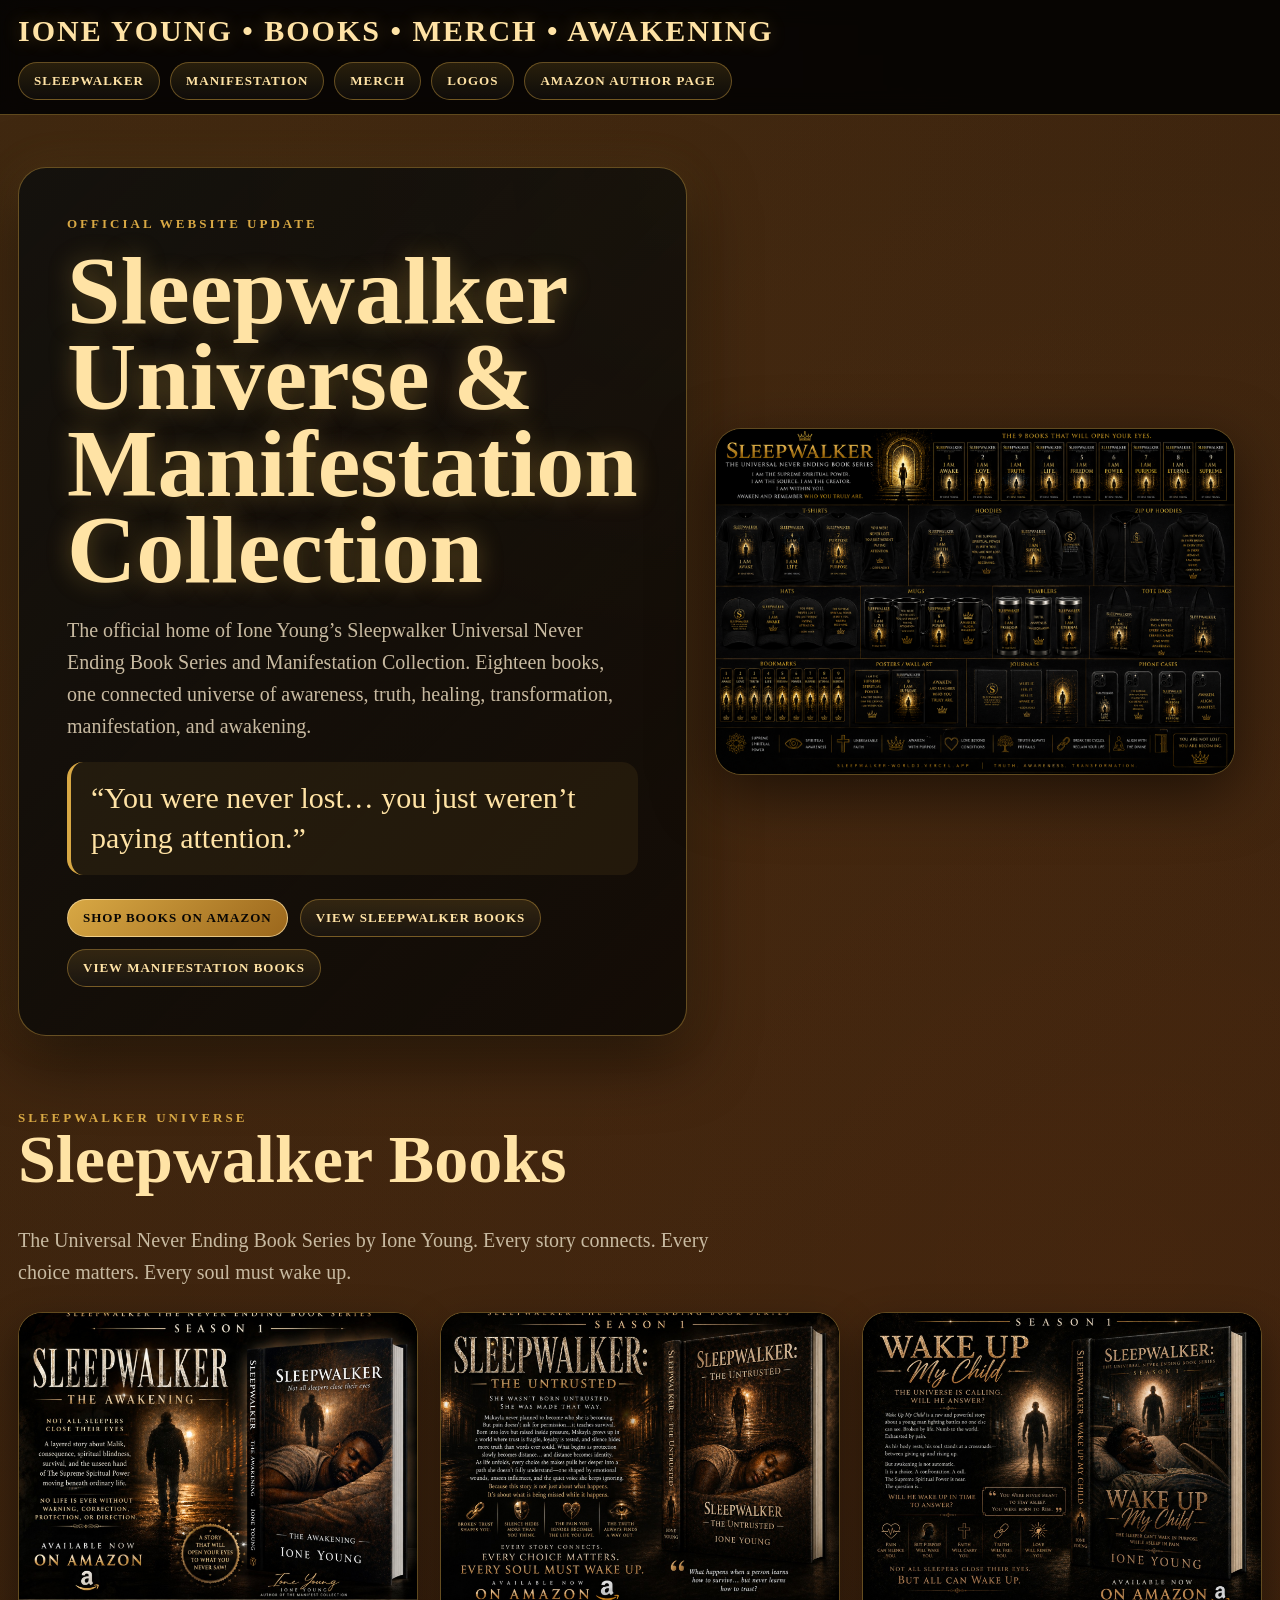
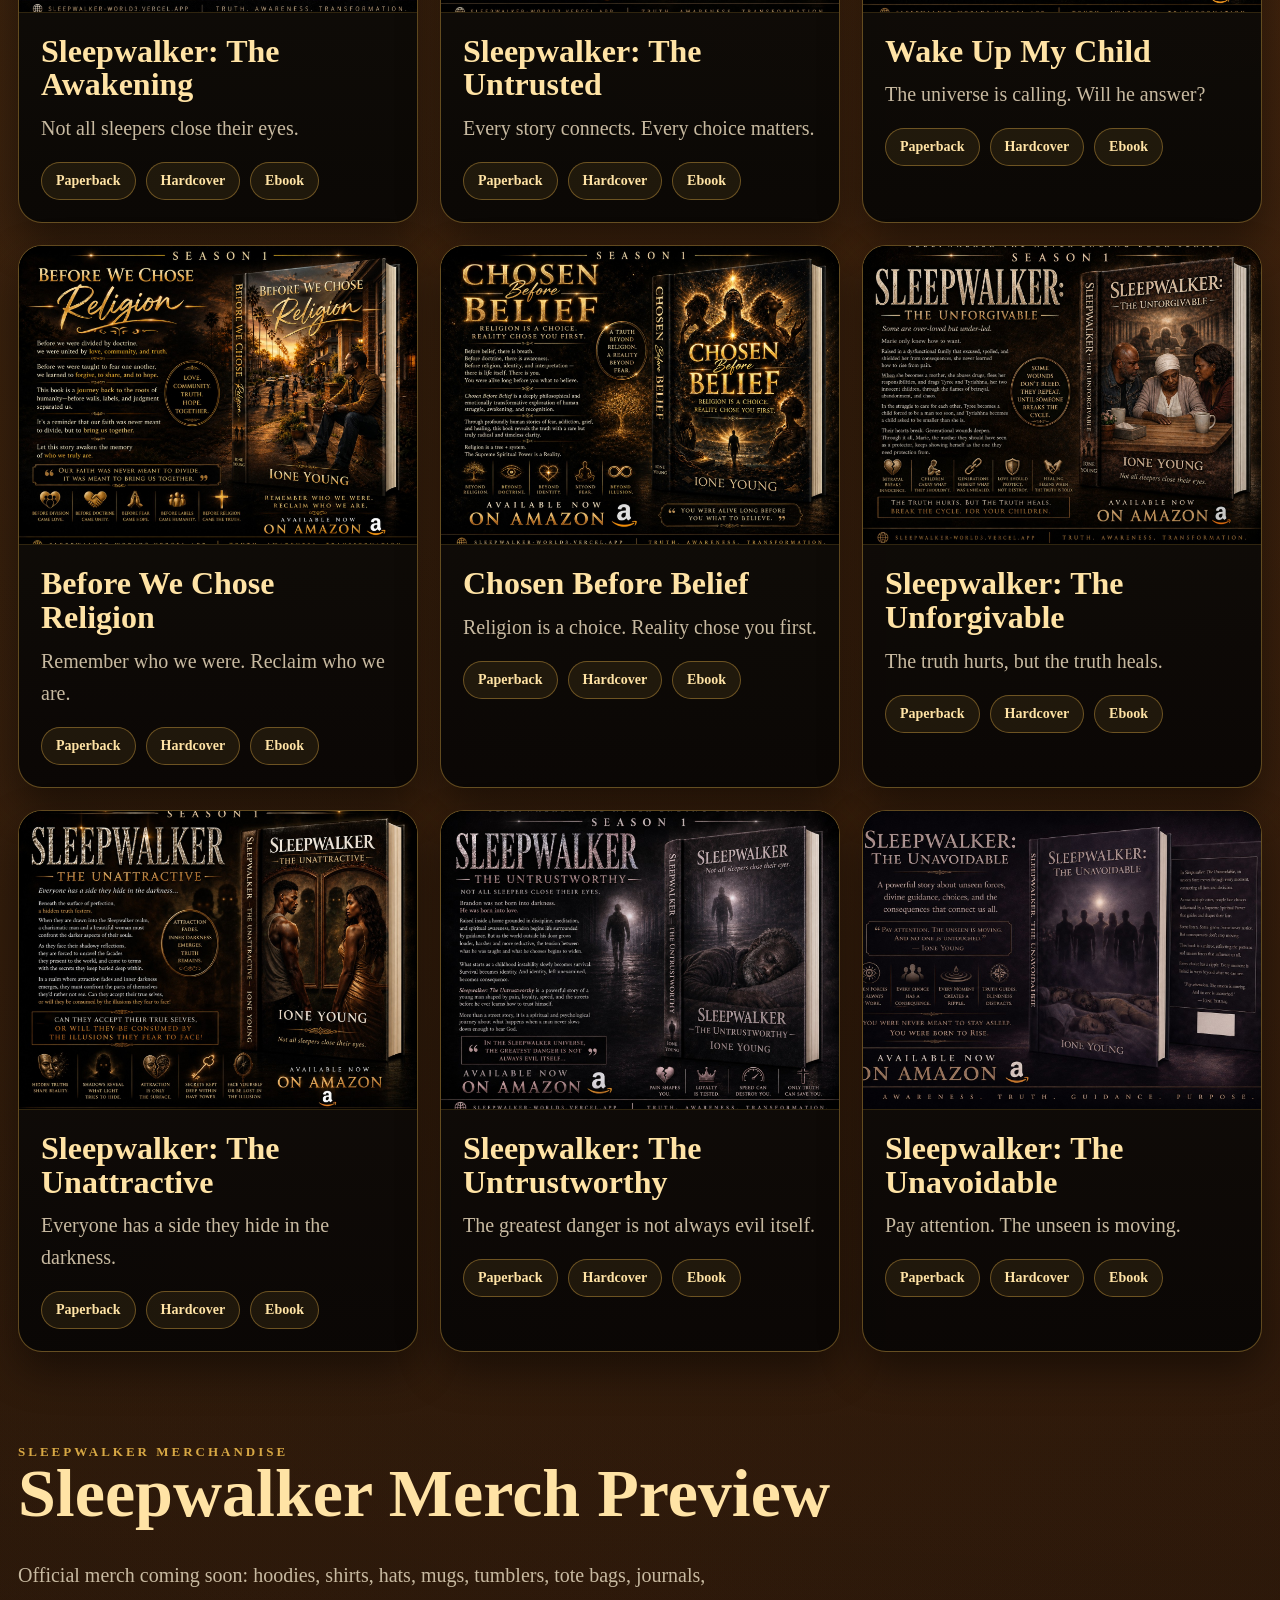
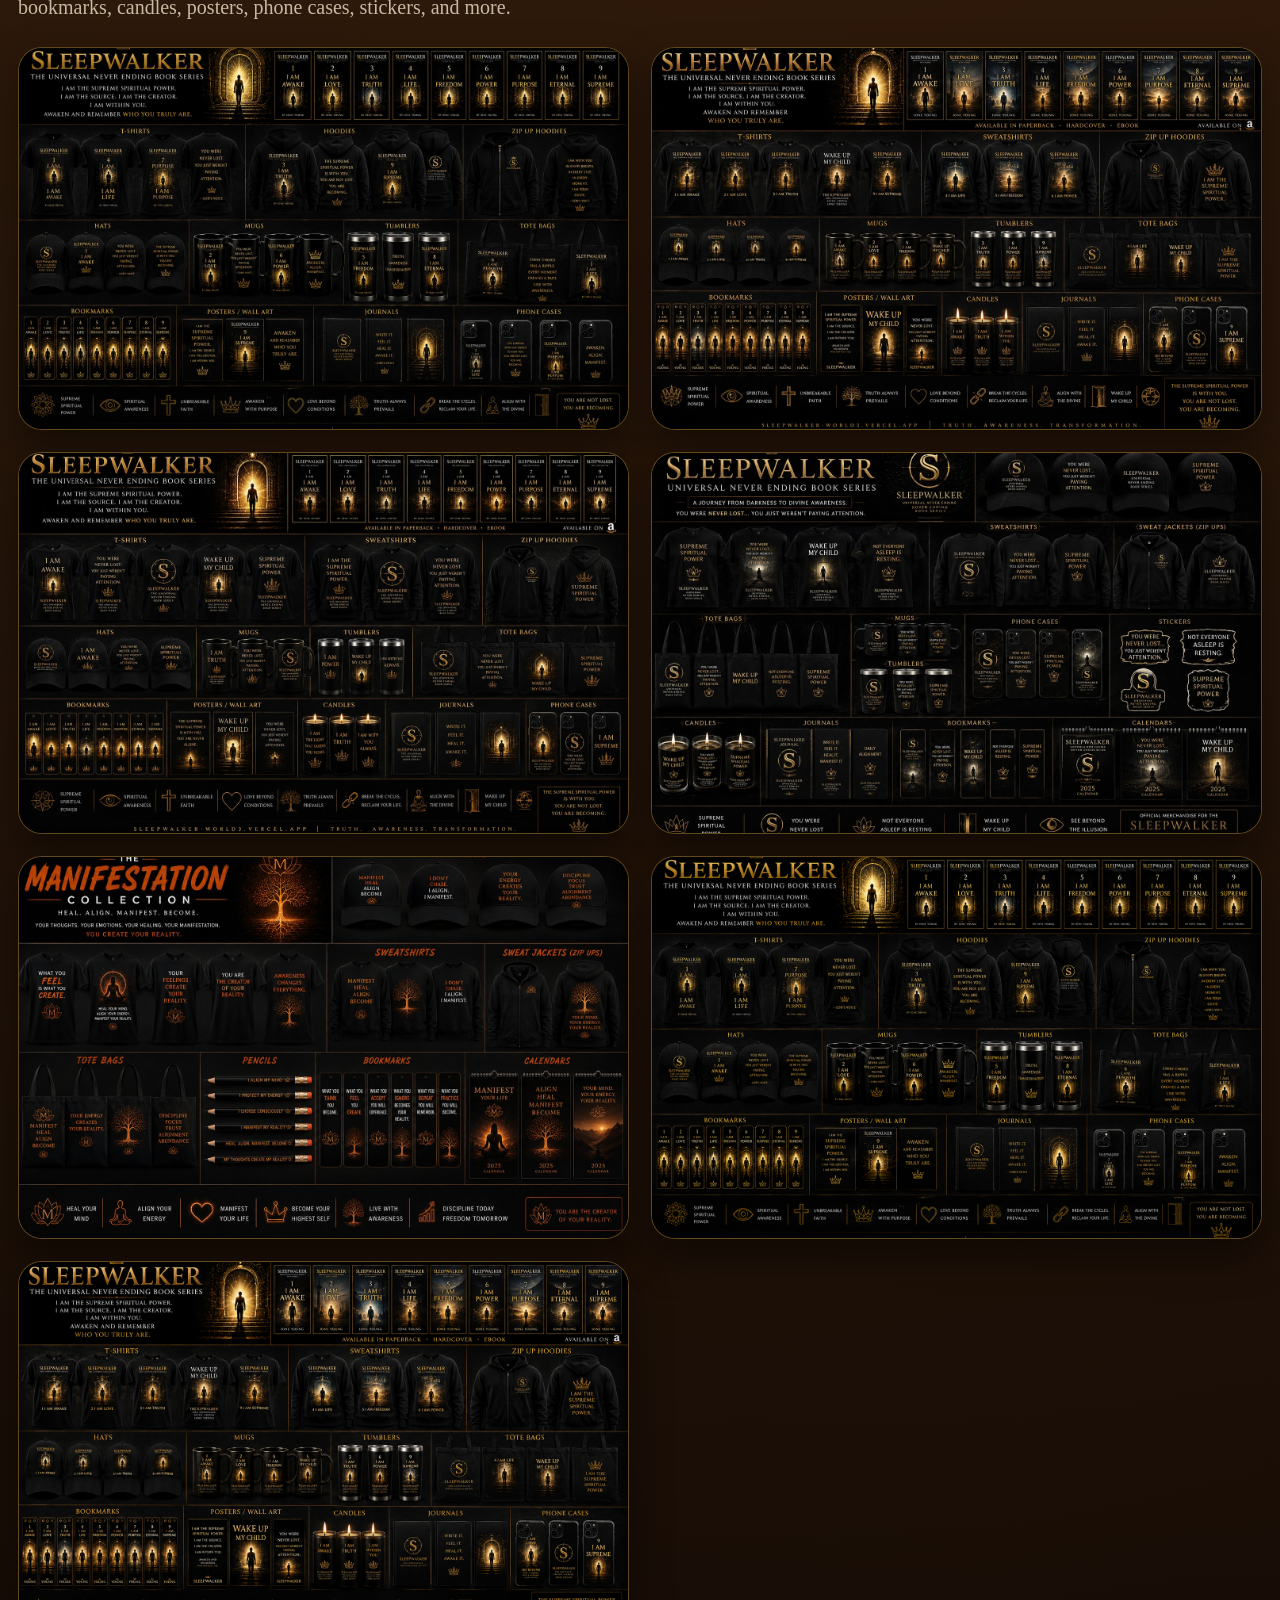
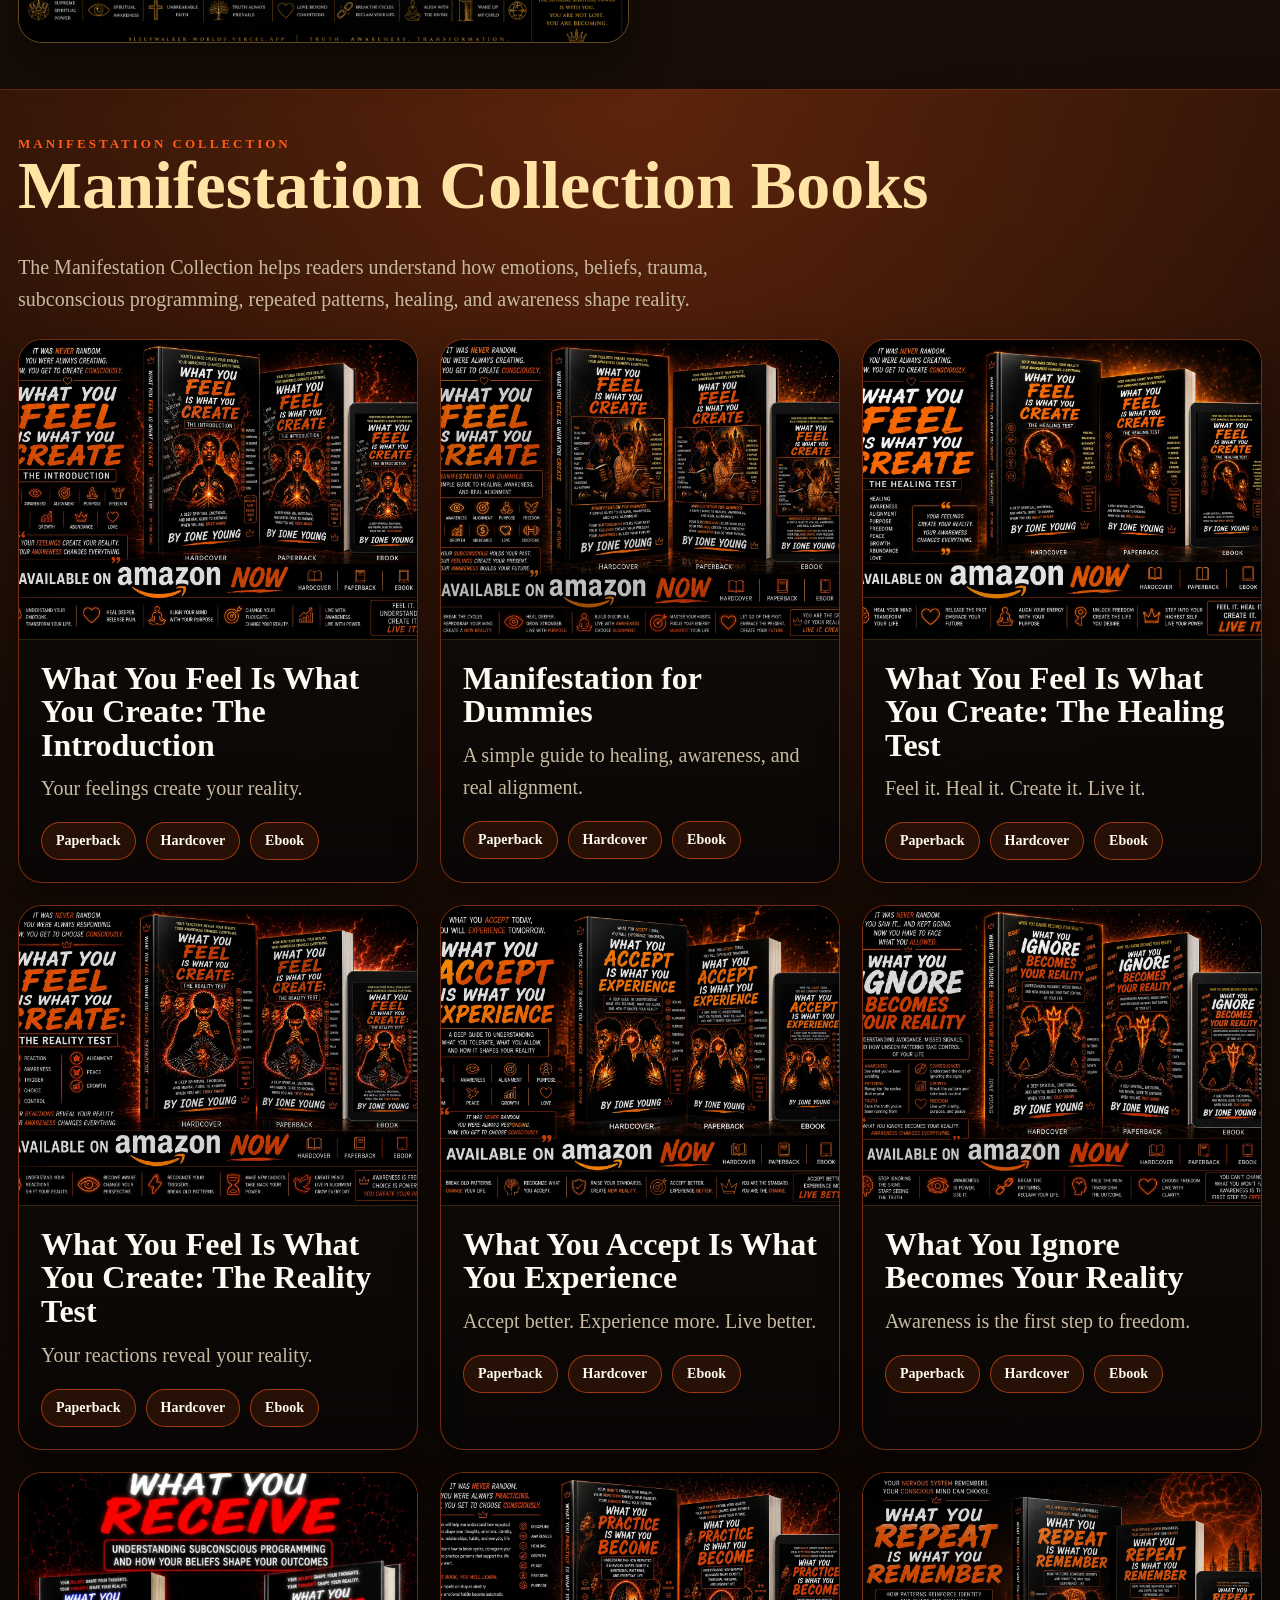
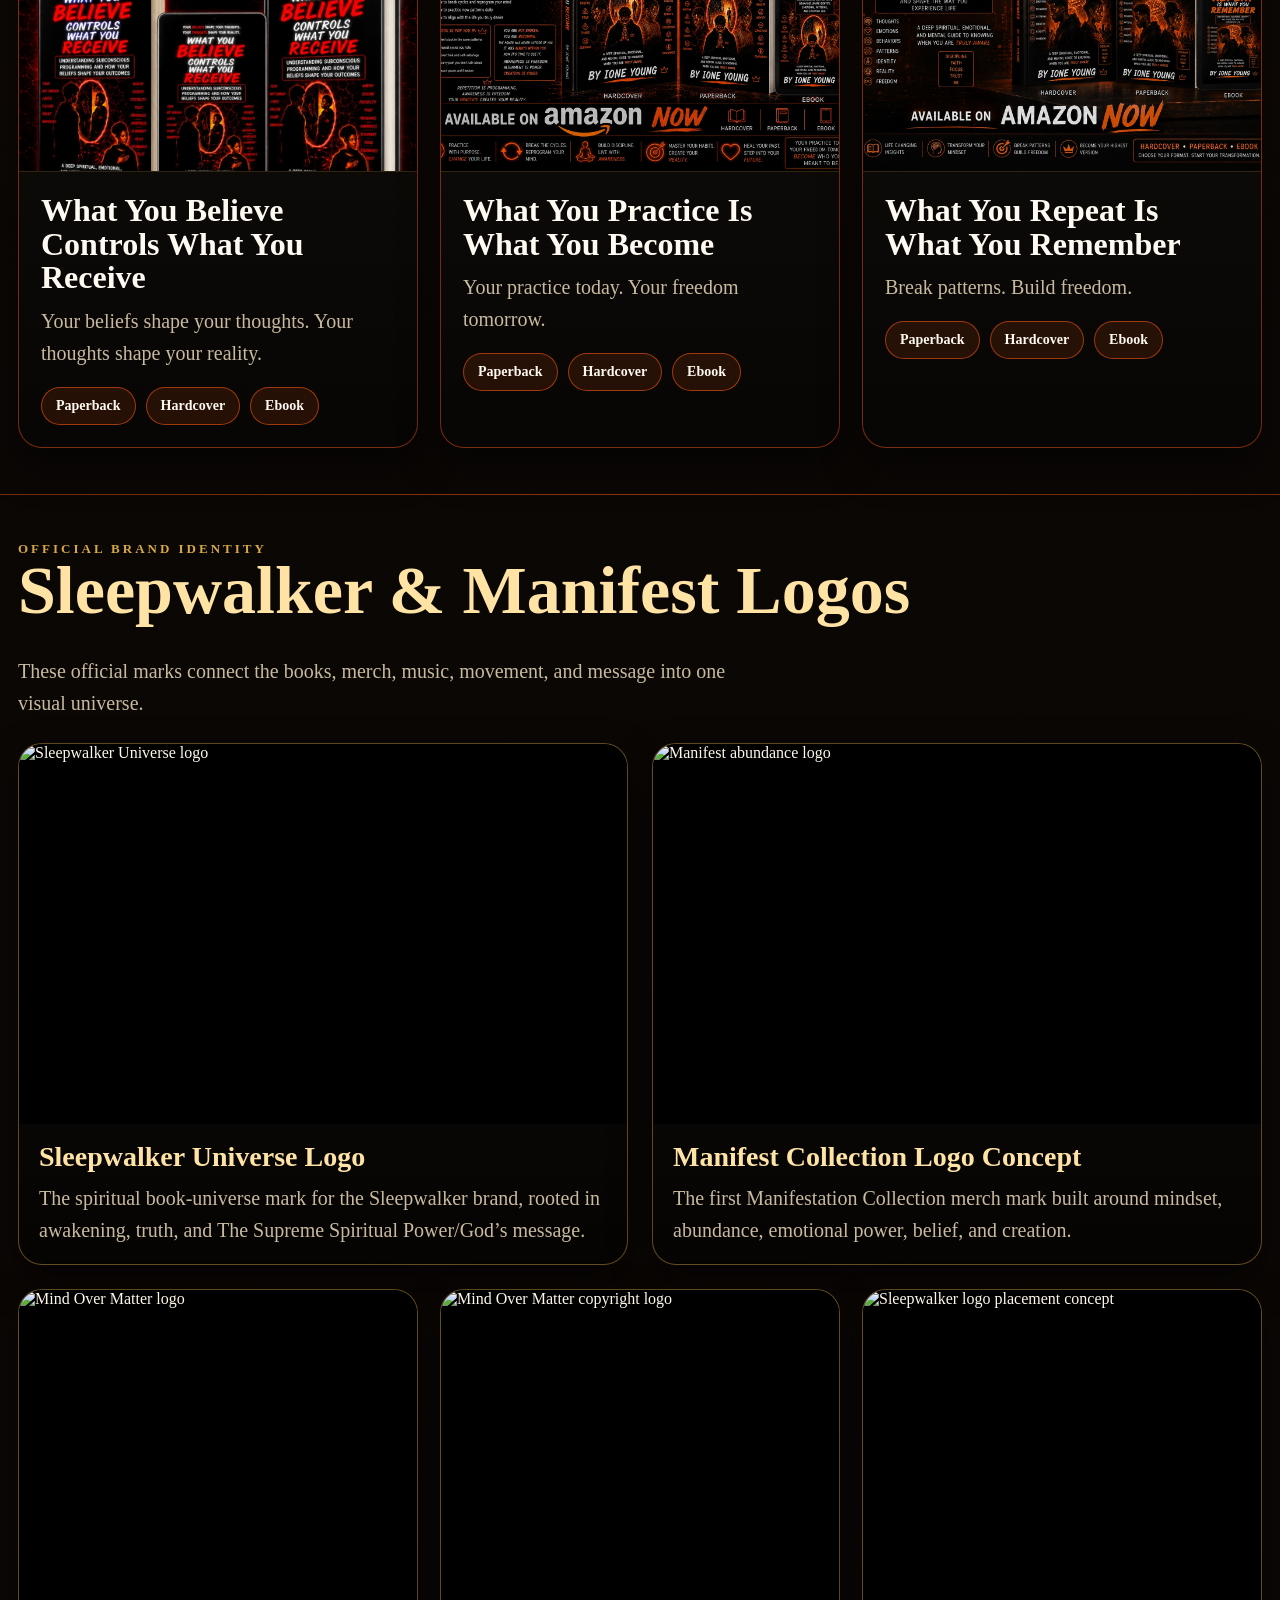
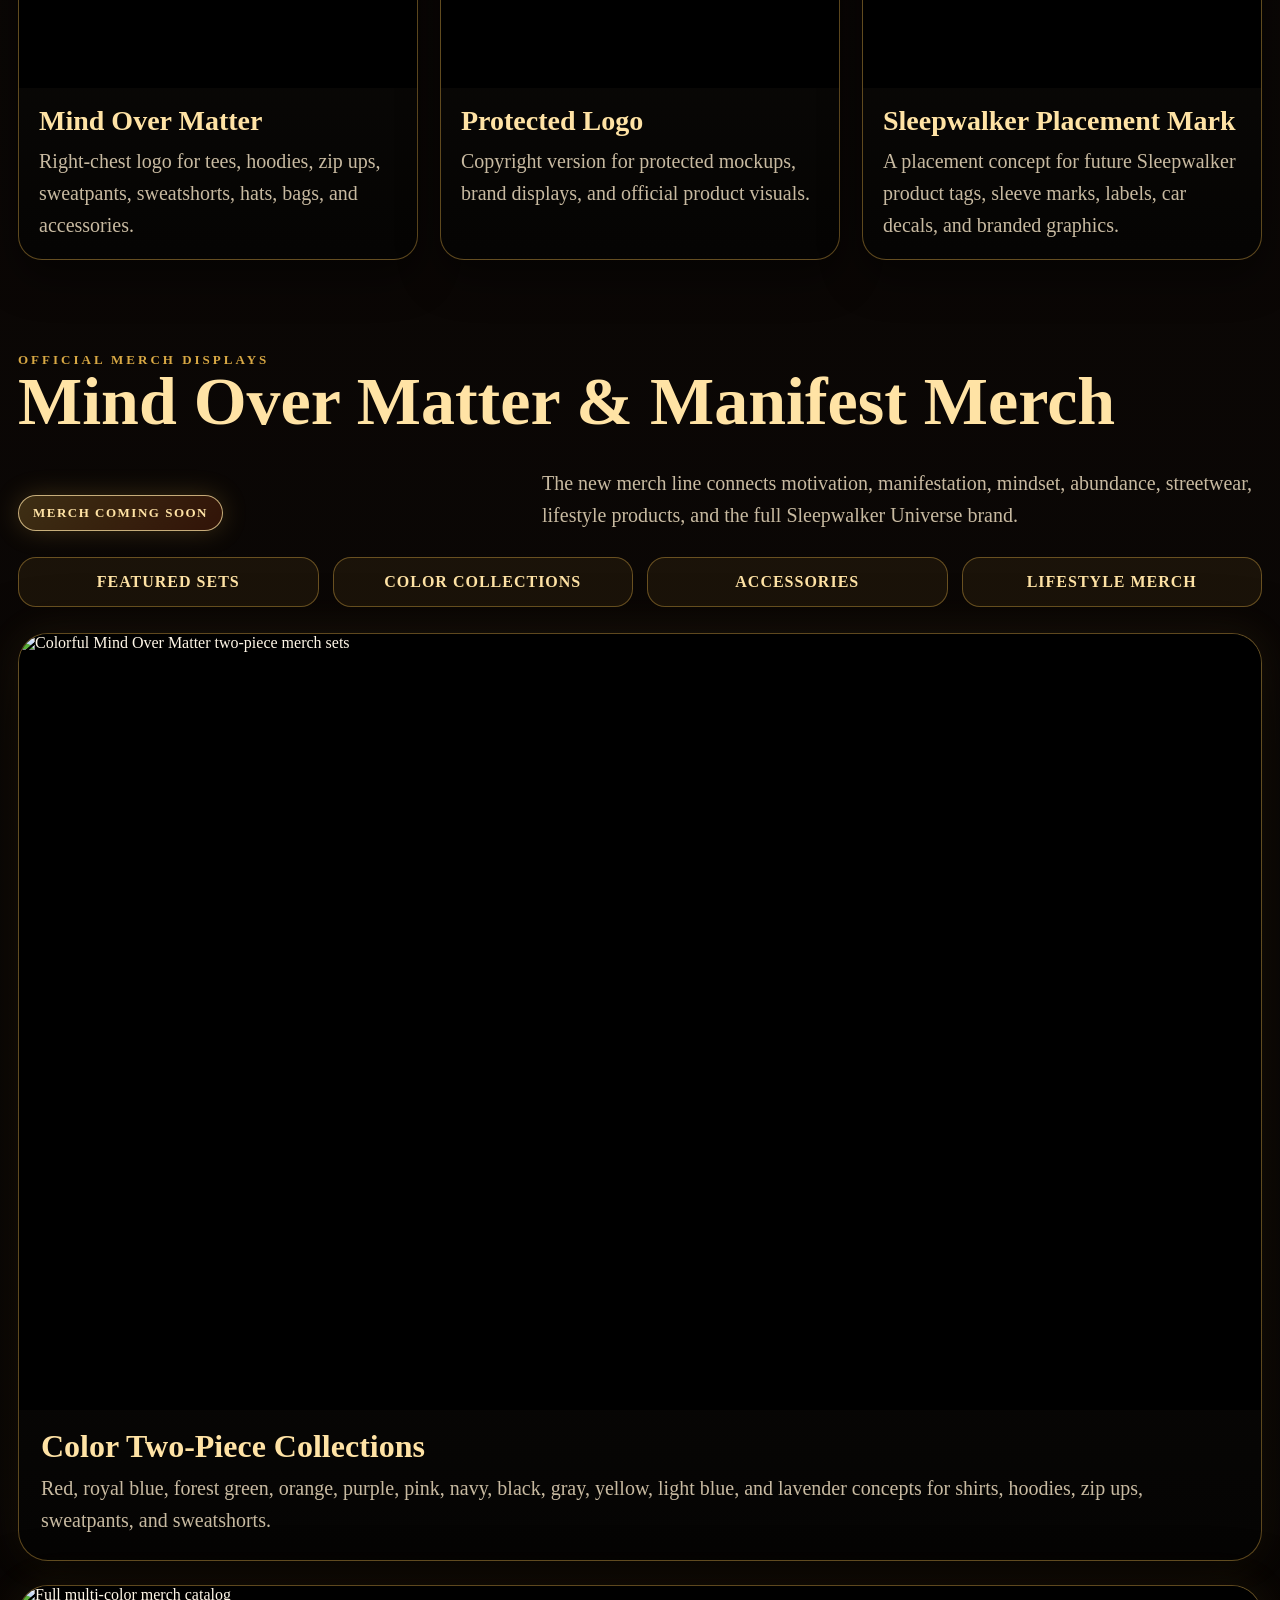
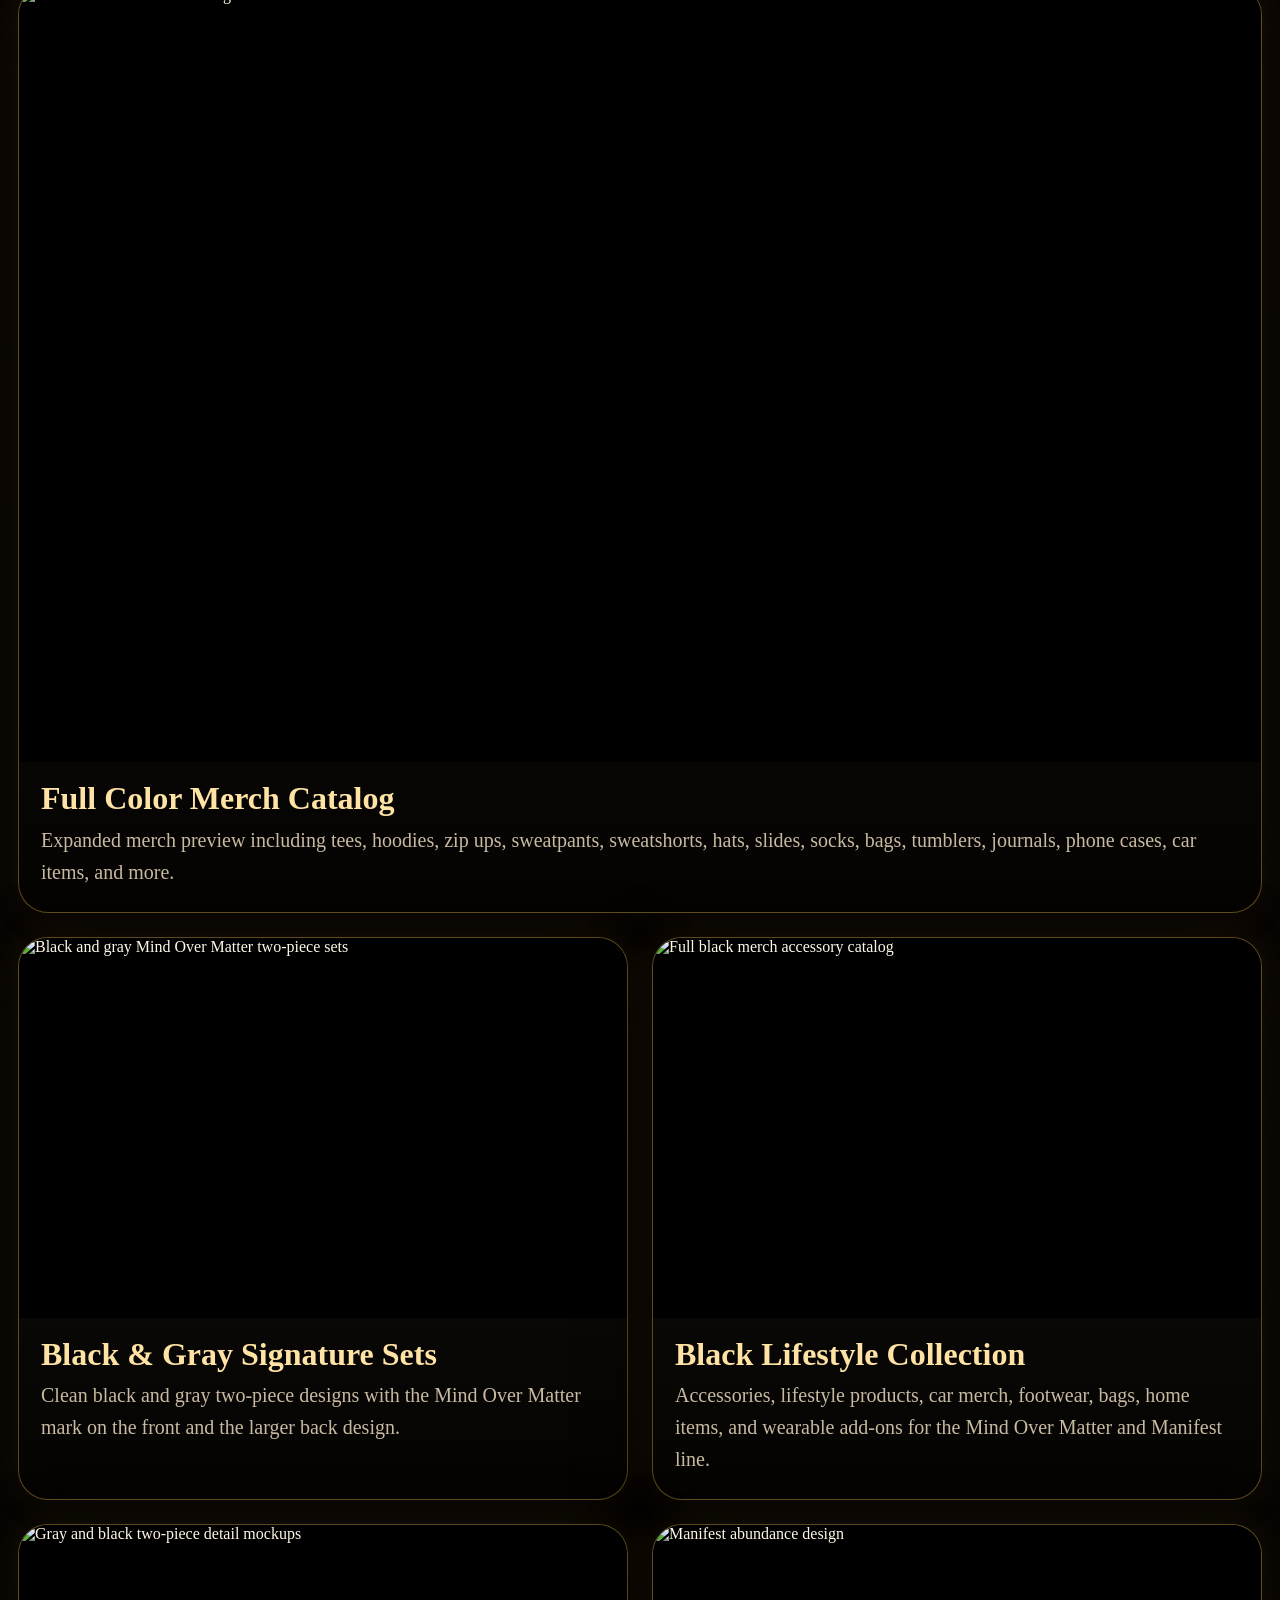
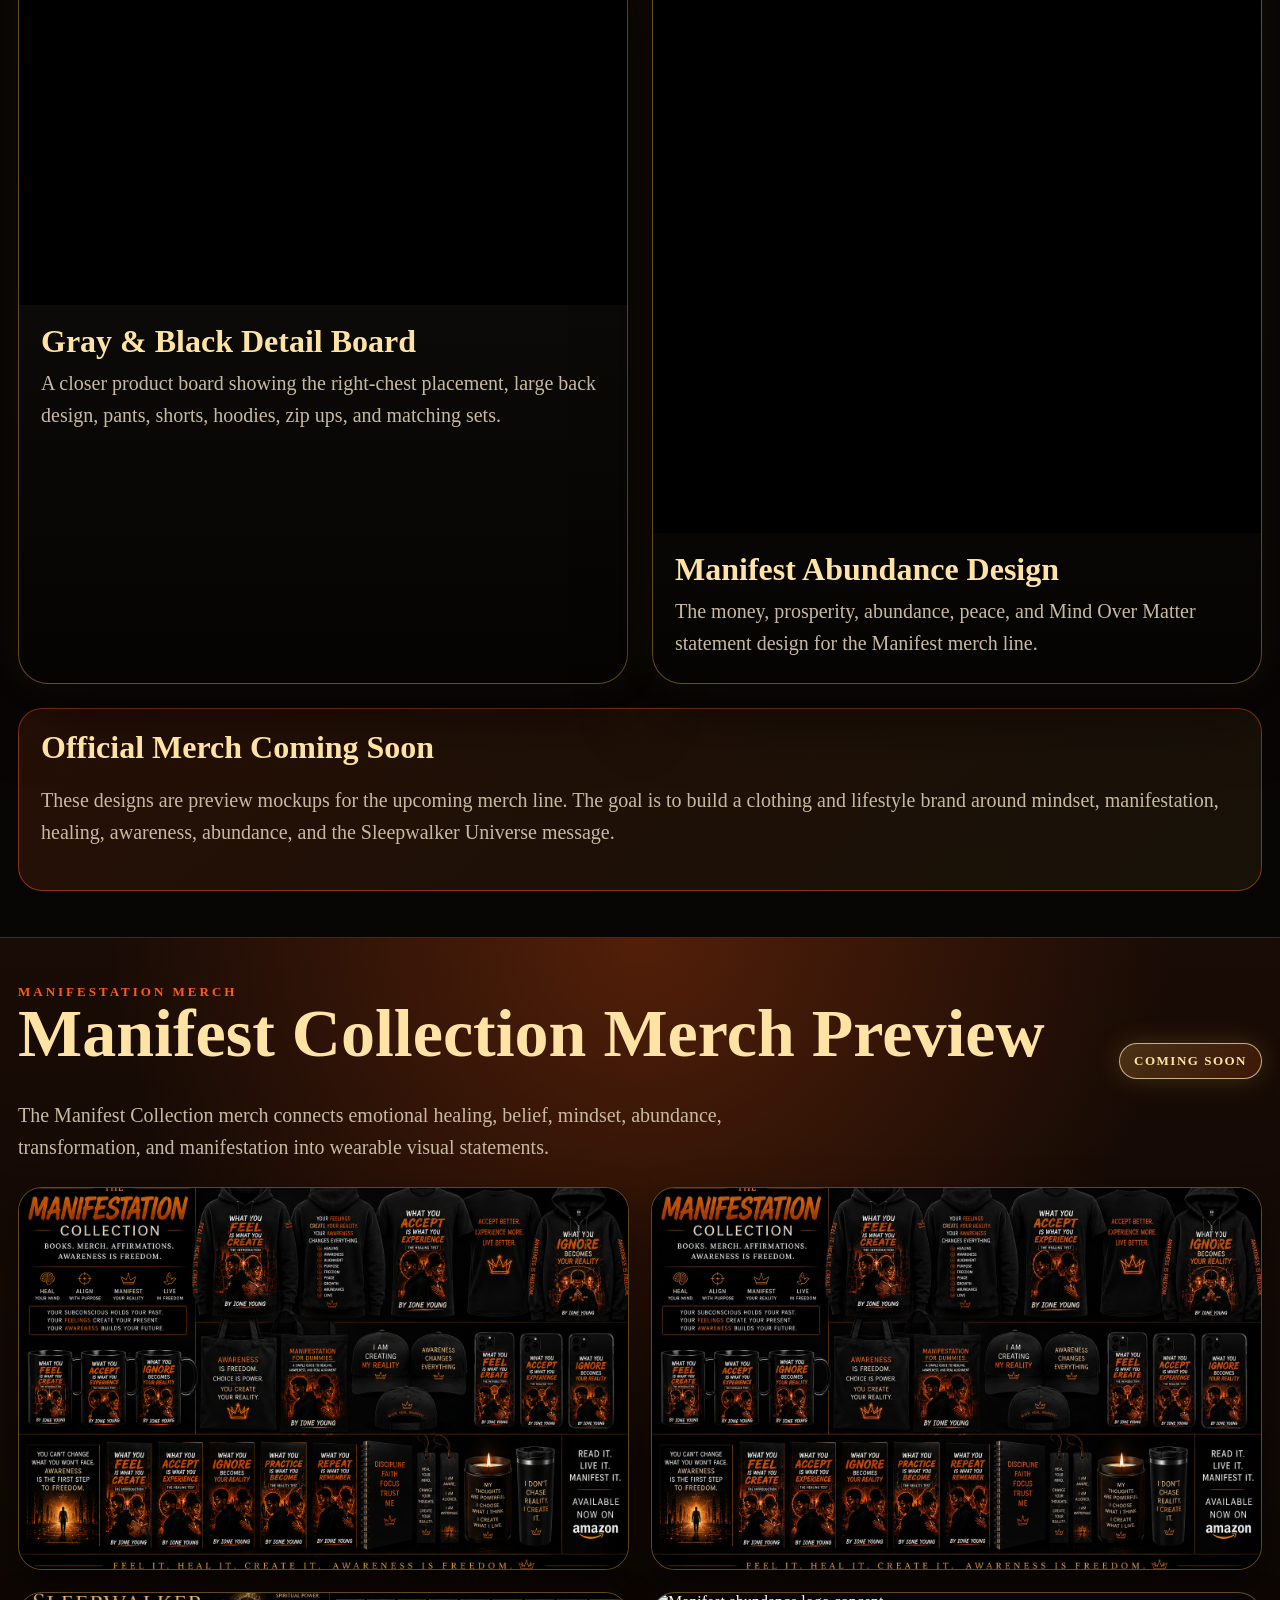
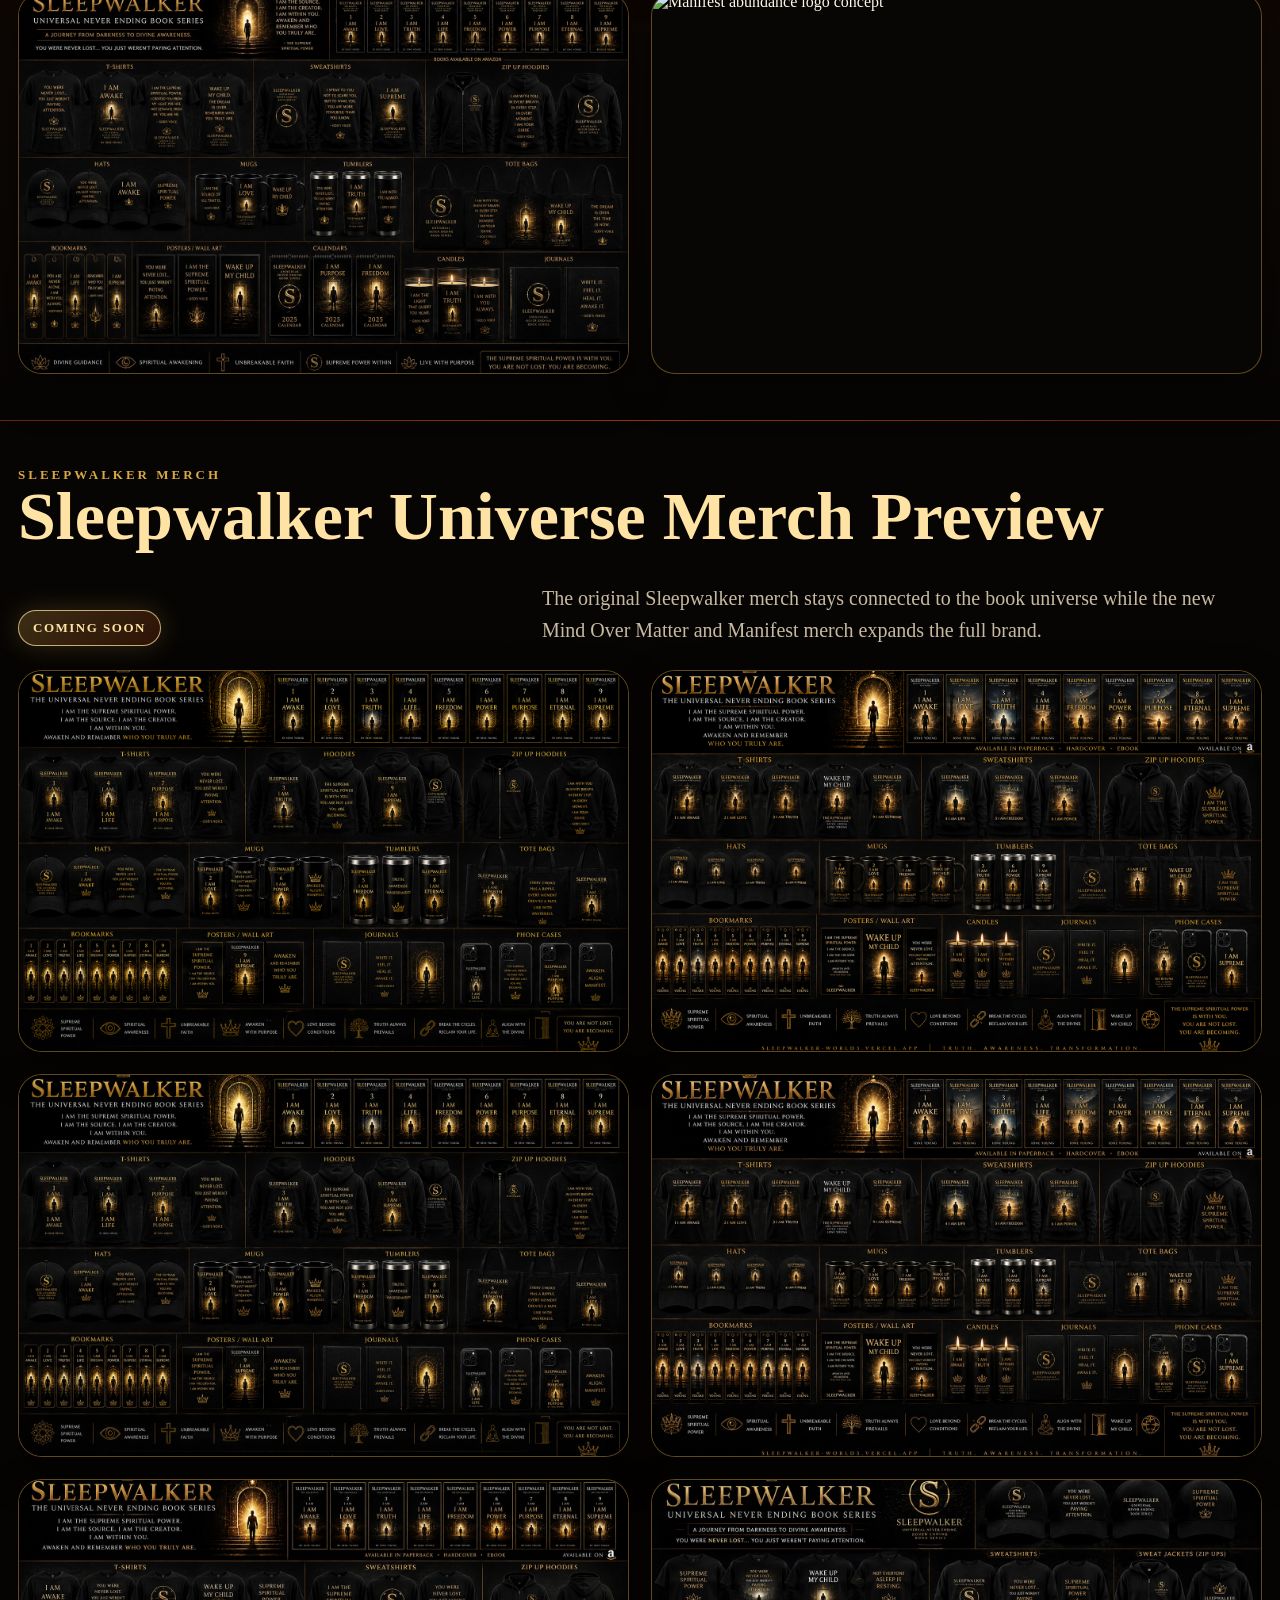
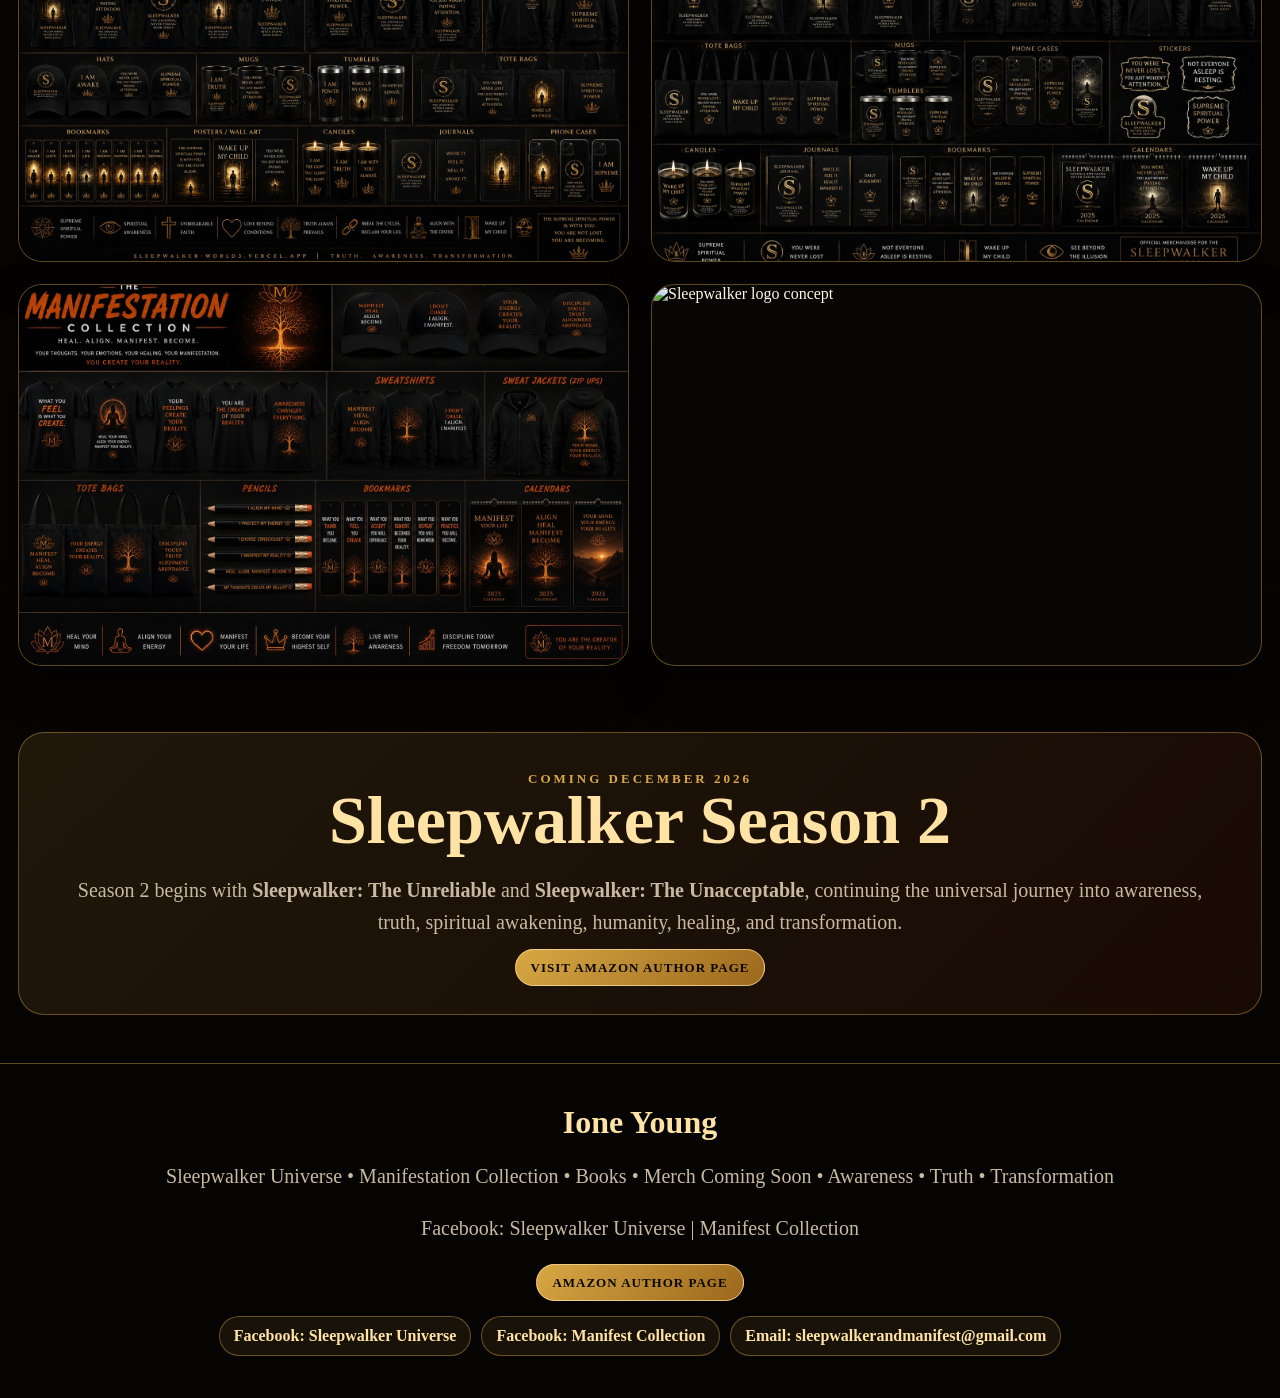
==== commit 74e9b5ab: "Add files via upload" ====
--- a/index.html
+++ b/index.html
@@ -167,6 +167,57 @@
       .section,.manifest-inner { padding:34px 14px; }
       .books-grid,.merch-grid { gap:18px; }
     }
+
+    .coming-banner {
+      display:inline-flex; align-items:center; gap:8px;
+      border:1px solid rgba(255,227,165,.72);
+      background:linear-gradient(135deg,rgba(216,168,68,.25),rgba(255,90,22,.16));
+      color:var(--gold-light);
+      padding:9px 14px; border-radius:999px; font-weight:900;
+      text-transform:uppercase; letter-spacing:1.5px; font-size:13px;
+      box-shadow:0 0 26px rgba(216,168,68,.22);
+    }
+    .merch-feature {
+      border:1px solid var(--line);
+      border-radius:30px;
+      overflow:hidden;
+      background:linear-gradient(180deg,rgba(17,16,13,.98),rgba(5,4,3,.96));
+      box-shadow:0 24px 70px rgba(0,0,0,.58), 0 0 38px rgba(216,168,68,.10);
+    }
+    .merch-feature img { width:100%; aspect-ratio:16/10; object-fit:cover; background:#000; }
+    .merch-feature.tall img { aspect-ratio:4/3; }
+    .merch-feature.square img { aspect-ratio:1/1; }
+    .merch-copy { padding:20px 22px 24px; }
+    .merch-copy h3 { margin-bottom:8px; }
+    .merch-copy p { margin:0; }
+    .showcase-grid { display:grid; grid-template-columns:repeat(2,1fr); gap:24px; }
+    .showcase-grid .wide { grid-column:1 / -1; }
+    .brand-strip {
+      margin:26px 0;
+      display:grid; grid-template-columns:repeat(4,1fr); gap:14px;
+    }
+    .brand-pill {
+      border:1px solid var(--line); border-radius:18px;
+      background:rgba(216,168,68,.08); padding:15px;
+      color:var(--gold-light); font-weight:800; text-align:center;
+      text-transform:uppercase; letter-spacing:1px;
+    }
+    .drop-note {
+      margin-top:24px;
+      border:1px solid rgba(255,90,22,.48);
+      border-radius:24px;
+      background:linear-gradient(135deg,rgba(255,90,22,.12),rgba(216,168,68,.08));
+      padding:22px;
+    }
+    .logo-hero {
+      display:grid; grid-template-columns:1fr 1fr; gap:24px; align-items:stretch;
+    }
+    .logo-hero .logo-card img { aspect-ratio:16/10; object-fit:cover; }
+    @media (max-width:980px) {
+      .showcase-grid,.brand-strip,.logo-hero { grid-template-columns:1fr; }
+      .merch-feature img { aspect-ratio:4/3; }
+    }
+
   </style>
 </head>
 <body>
@@ -539,40 +590,55 @@
     </div>
   </section>
 
+
   <section id="logos" class="section">
     <div class="section-head">
       <div>
-        <div class="eyebrow">Official Brand Logos</div>
-        <h2>Logos & Brand Marks</h2>
-      </div>
-      <p>Clean logo visuals for the Mind Over Matter and Manifest merch line. These help the website connect the books, message, clothing, and movement without changing the book sections.</p>
-    </div>
-    <div class="logo-grid">
+        <div class="eyebrow">Official Brand Identity</div>
+        <h2>Sleepwalker & Manifest Logos</h2>
+      </div>
+      <p>These official marks connect the books, merch, music, movement, and message into one visual universe.</p>
+    </div>
+
+    <div class="logo-hero">
+      <article class="logo-card wide">
+        <img src="/2993.png" alt="Sleepwalker Universe logo" loading="lazy">
+        <div class="logo-info">
+          <h3>Sleepwalker Universe Logo</h3>
+          <p>The spiritual book-universe mark for the Sleepwalker brand, rooted in awakening, truth, and The Supreme Spiritual Power/God’s message.</p>
+        </div>
+      </article>
+      <article class="logo-card wide">
+        <img src="/2987.png" alt="Manifest abundance logo" loading="lazy">
+        <div class="logo-info">
+          <h3>Manifest Collection Logo Concept</h3>
+          <p>The first Manifestation Collection merch mark built around mindset, abundance, emotional power, belief, and creation.</p>
+        </div>
+      </article>
+    </div>
+
+    <div class="logo-grid" style="margin-top:24px;">
       <article class="logo-card">
-        <img src="/2972.png" alt="Mind Over Matter logo" loading="lazy">
+        <img src="/2990.png" alt="Mind Over Matter logo" loading="lazy">
         <div class="logo-info">
           <h3>Mind Over Matter</h3>
-          <p>Front chest logo for shirts, hoodies, zip ups, hats, pants, shorts, accessories, and lifestyle merch.</p>
+          <p>Right-chest logo for tees, hoodies, zip ups, sweatpants, sweatshorts, hats, bags, and accessories.</p>
         </div>
       </article>
       <article class="logo-card">
-        <img src="/2973.png" alt="Mind Over Matter copyright logo" loading="lazy">
+        <img src="/2991.png" alt="Mind Over Matter copyright logo" loading="lazy">
         <div class="logo-info">
-          <h3>Copyright Logo</h3>
-          <p>Protected brand mark for official merch displays, product mockups, and website presentation.</p>
+          <h3>Protected Logo</h3>
+          <p>Copyright version for protected mockups, brand displays, and official product visuals.</p>
         </div>
       </article>
       <article class="logo-card">
-        <img src="/2974.png" alt="Manifest abundance logo" loading="lazy">
+        <img src="/1555.png" alt="Sleepwalker logo placement concept" loading="lazy">
         <div class="logo-info">
-          <h3>Manifest Logo Concept</h3>
-          <p>A bold Manifestation Collection merch mark built around prosperity, abundance, mindset, and creation.</p>
-        </div>
-      </article>
-    </div>
-    <div class="collection-note">
-      <h3>Manifestation Collection Logo Note</h3>
-      <p>The Manifestation Collection can use the Manifest abundance design as the first official merch logo while a separate final collection logo is developed later. This keeps the website clean now without changing the book layout.</p>
+          <h3>Sleepwalker Placement Mark</h3>
+          <p>A placement concept for future Sleepwalker product tags, sleeve marks, labels, car decals, and branded graphics.</p>
+        </div>
+      </article>
     </div>
   </section>
 
@@ -582,27 +648,70 @@
         <div class="eyebrow">Official Merch Displays</div>
         <h2>Mind Over Matter & Manifest Merch</h2>
       </div>
-      <p>New merch concepts added carefully without changing the book sections: shirts, hoodies, zip ups, two-piece sets, sweatpants, sweatshorts, accessories, lifestyle products, car items, and color collections.</p>
-    </div>
-    <div class="featured-merch">
-      <article class="merch-card full">
-        <img src="/2976.png" alt="Colorful two-piece Mind Over Matter merch collection" loading="lazy">
-      </article>
-      <article class="merch-card full">
-        <img src="/2980.png" alt="Multiple color two-piece merch collection" loading="lazy">
-      </article>
-      <article class="merch-card">
-        <img src="/2975.png" alt="Black and gray Mind Over Matter merch collection" loading="lazy">
-      </article>
-      <article class="merch-card">
-        <img src="/2977.png" alt="Gray and black two-piece merch collection" loading="lazy">
-      </article>
-      <article class="merch-card full">
-        <img src="/2978.png" alt="Full Mind Over Matter merch catalog" loading="lazy">
-      </article>
-      <article class="merch-card full">
-        <img src="/2979.png" alt="Multiple color merch catalog" loading="lazy">
-      </article>
+      <div class="coming-banner">Merch Coming Soon</div>
+      <p>The new merch line connects motivation, manifestation, mindset, abundance, streetwear, lifestyle products, and the full Sleepwalker Universe brand.</p>
+    </div>
+
+    <div class="brand-strip">
+      <div class="brand-pill">Featured Sets</div>
+      <div class="brand-pill">Color Collections</div>
+      <div class="brand-pill">Accessories</div>
+      <div class="brand-pill">Lifestyle Merch</div>
+    </div>
+
+    <div class="showcase-grid">
+      <article class="merch-feature wide">
+        <img src="/2986.png" alt="Colorful Mind Over Matter two-piece merch sets" loading="lazy">
+        <div class="merch-copy">
+          <h3>Color Two-Piece Collections</h3>
+          <p>Red, royal blue, forest green, orange, purple, pink, navy, black, gray, yellow, light blue, and lavender concepts for shirts, hoodies, zip ups, sweatpants, and sweatshorts.</p>
+        </div>
+      </article>
+
+      <article class="merch-feature wide">
+        <img src="/2993.png" alt="Full multi-color merch catalog" loading="lazy">
+        <div class="merch-copy">
+          <h3>Full Color Merch Catalog</h3>
+          <p>Expanded merch preview including tees, hoodies, zip ups, sweatpants, sweatshorts, hats, slides, socks, bags, tumblers, journals, phone cases, car items, and more.</p>
+        </div>
+      </article>
+
+      <article class="merch-feature">
+        <img src="/2985.png" alt="Black and gray Mind Over Matter two-piece sets" loading="lazy">
+        <div class="merch-copy">
+          <h3>Black & Gray Signature Sets</h3>
+          <p>Clean black and gray two-piece designs with the Mind Over Matter mark on the front and the larger back design.</p>
+        </div>
+      </article>
+
+      <article class="merch-feature">
+        <img src="/2992.png" alt="Full black merch accessory catalog" loading="lazy">
+        <div class="merch-copy">
+          <h3>Black Lifestyle Collection</h3>
+          <p>Accessories, lifestyle products, car merch, footwear, bags, home items, and wearable add-ons for the Mind Over Matter and Manifest line.</p>
+        </div>
+      </article>
+
+      <article class="merch-feature">
+        <img src="/2988.png" alt="Gray and black two-piece detail mockups" loading="lazy">
+        <div class="merch-copy">
+          <h3>Gray & Black Detail Board</h3>
+          <p>A closer product board showing the right-chest placement, large back design, pants, shorts, hoodies, zip ups, and matching sets.</p>
+        </div>
+      </article>
+
+      <article class="merch-feature square">
+        <img src="/2987.png" alt="Manifest abundance design" loading="lazy">
+        <div class="merch-copy">
+          <h3>Manifest Abundance Design</h3>
+          <p>The money, prosperity, abundance, peace, and Mind Over Matter statement design for the Manifest merch line.</p>
+        </div>
+      </article>
+    </div>
+
+    <div class="drop-note">
+      <h3>Official Merch Coming Soon</h3>
+      <p>These designs are preview mockups for the upcoming merch line. The goal is to build a clothing and lifestyle brand around mindset, manifestation, healing, awareness, abundance, and the Sleepwalker Universe message.</p>
     </div>
   </section>
 
@@ -613,7 +722,8 @@
           <div class="eyebrow orange">Manifestation Merch</div>
           <h2>Manifest Collection Merch Preview</h2>
         </div>
-        <p>Original Manifestation Collection merch stays on the website and now connects with the new Mind Over Matter and Manifest abundance line.</p>
+        <div class="coming-banner">Coming Soon</div>
+        <p>The Manifest Collection merch connects emotional healing, belief, mindset, abundance, transformation, and manifestation into wearable visual statements.</p>
       </div>
       <div class="merch-grid">
         <article class="merch-card">
@@ -626,7 +736,7 @@
           <img src="/manifest-merch-2.png" alt="Manifestation Collection merchandise preview" loading="lazy">
         </article>
         <article class="merch-card">
-          <img src="/2974.png" alt="Manifest logo concept" loading="lazy">
+          <img src="/2987.png" alt="Manifest abundance logo concept" loading="lazy">
         </article>
       </div>
     </div>
@@ -638,7 +748,8 @@
         <div class="eyebrow">Sleepwalker Merch</div>
         <h2>Sleepwalker Universe Merch Preview</h2>
       </div>
-      <p>The original Sleepwalker merch stays included while the new mindset and manifestation merch expands the full universe brand.</p>
+      <div class="coming-banner">Coming Soon</div>
+      <p>The original Sleepwalker merch stays connected to the book universe while the new Mind Over Matter and Manifest merch expands the full brand.</p>
     </div>
     <div class="merch-grid">
       <article class="merch-card">
@@ -663,7 +774,7 @@
         <img src="/sleepwalker-merch-5.png" alt="Sleepwalker merch five" loading="lazy">
       </article>
       <article class="merch-card">
-        <img src="/2973.png" alt="Mind Over Matter protected logo" loading="lazy">
+        <img src="/1555.png" alt="Sleepwalker logo concept" loading="lazy">
       </article>
     </div>
   </section>
@@ -679,7 +790,7 @@
 
   <footer class="footer">
     <h3>Ione Young</h3>
-    <p>Sleepwalker Universe • Manifestation Collection • Books • Merch Coming Soon • Awareness • Truth • Transformation</p>
+    <p>Sleepwalker Universe • Manifestation Collection • Books • Merch Coming Soon • Awareness • Truth • Transformation</p><p>Facebook: Sleepwalker Universe | Manifest Collection</p>
     <p><a class="btn amazon" href="https://www.amazon.com/author/iownssleepwalkerworld2" target="_blank" rel="noopener">Amazon Author Page</a></p>
 
     <div class="contact-row">
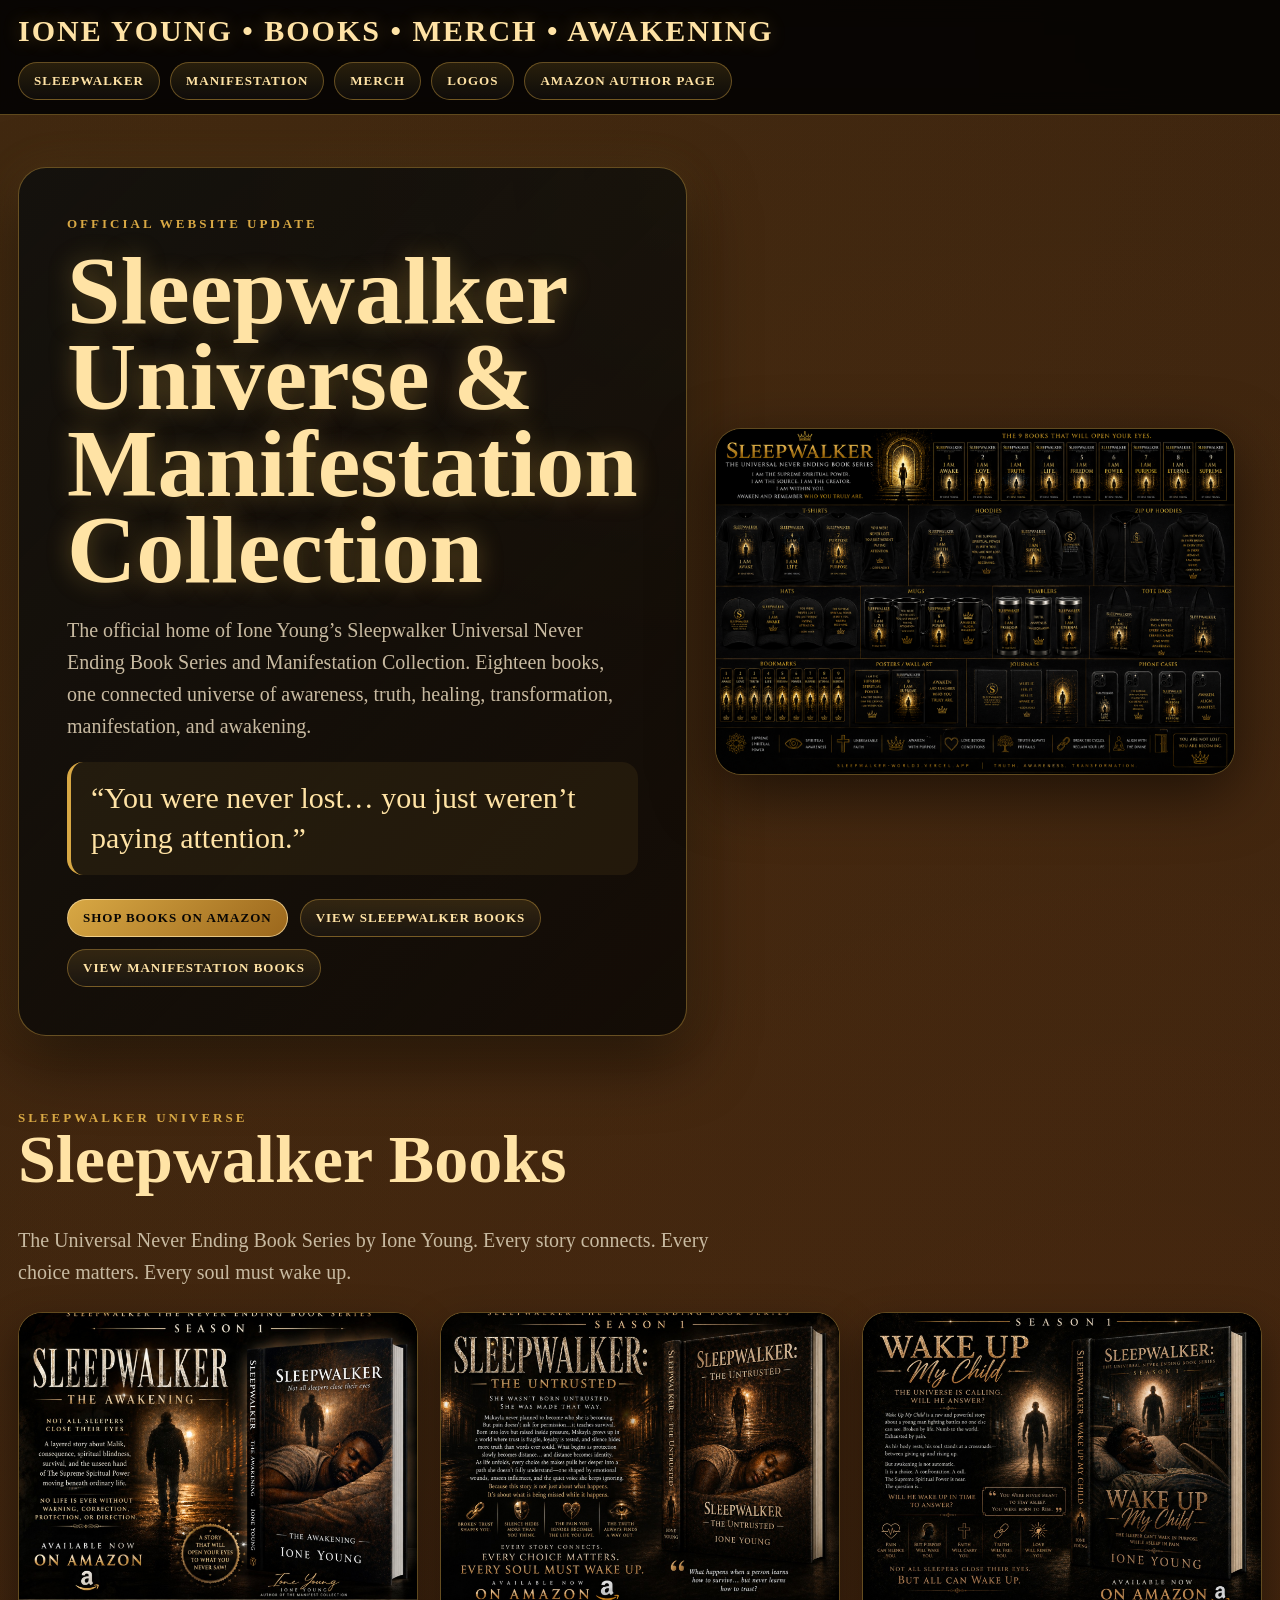
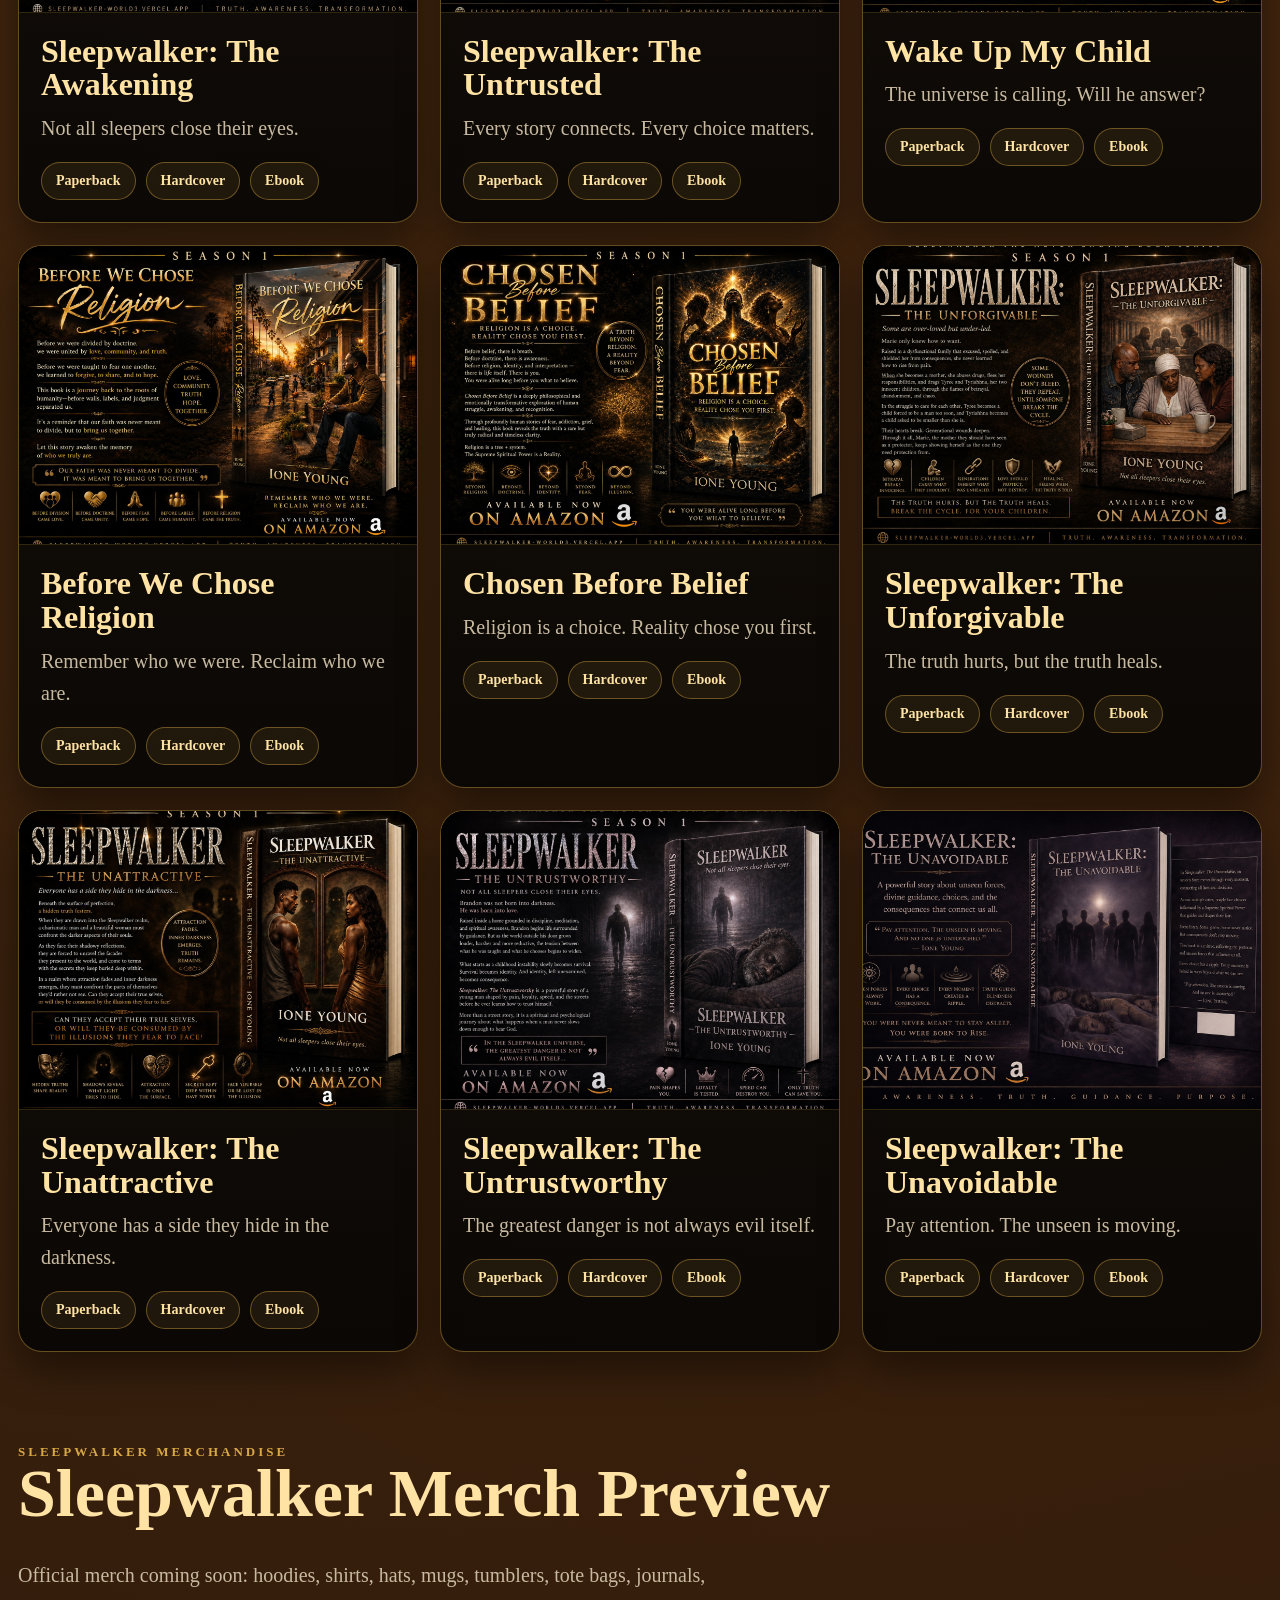
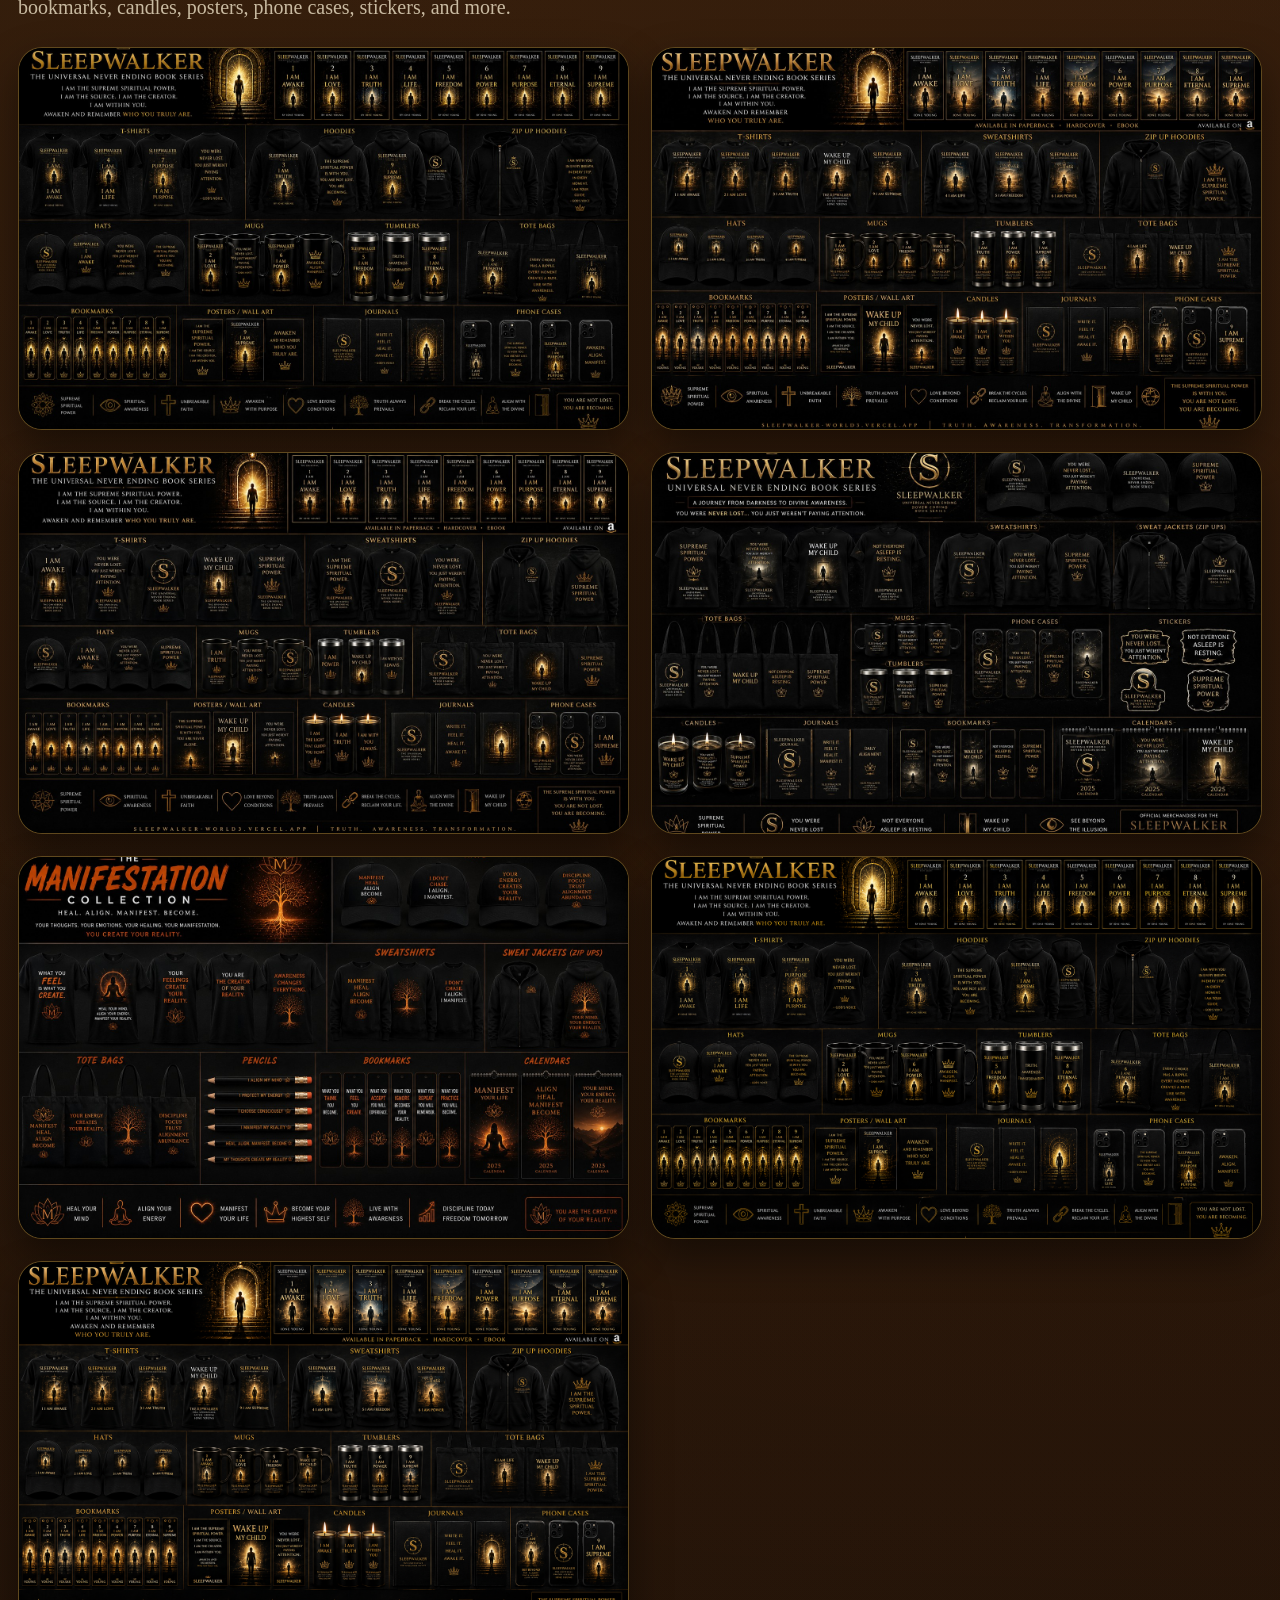
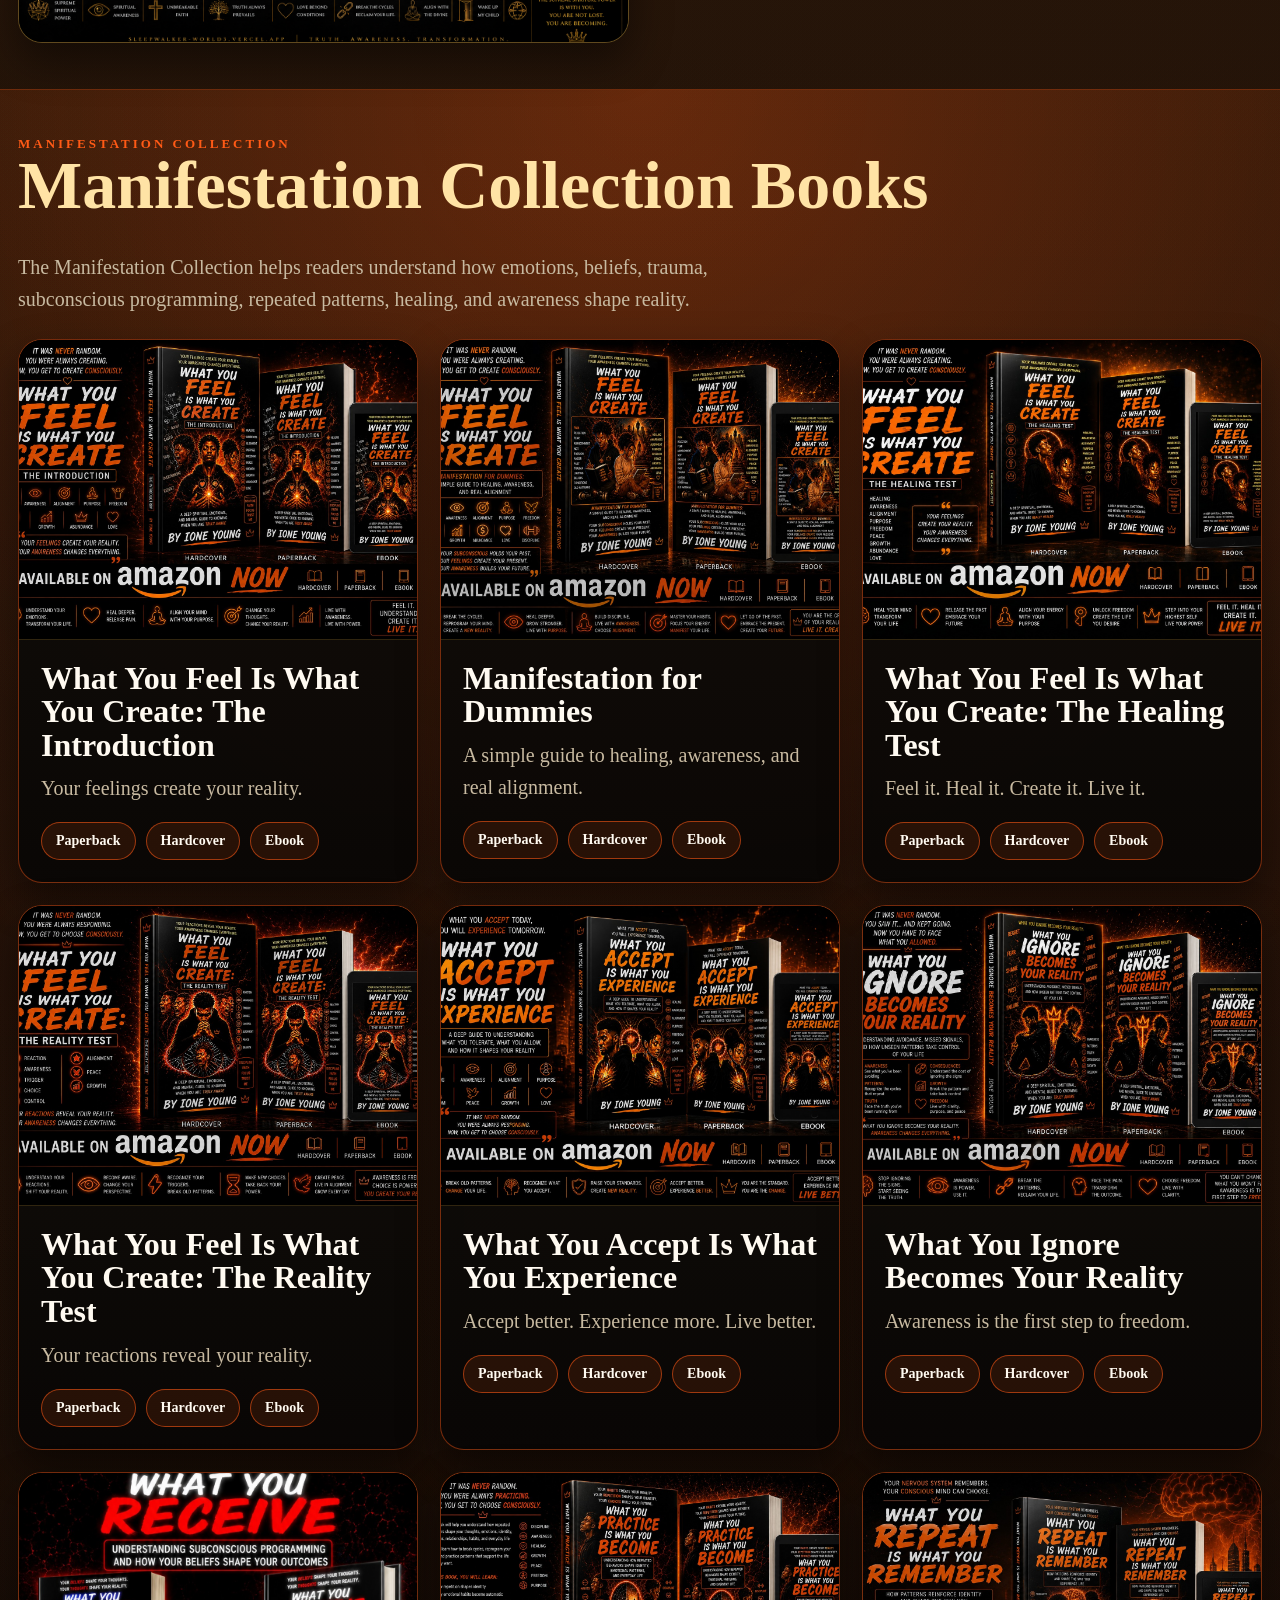
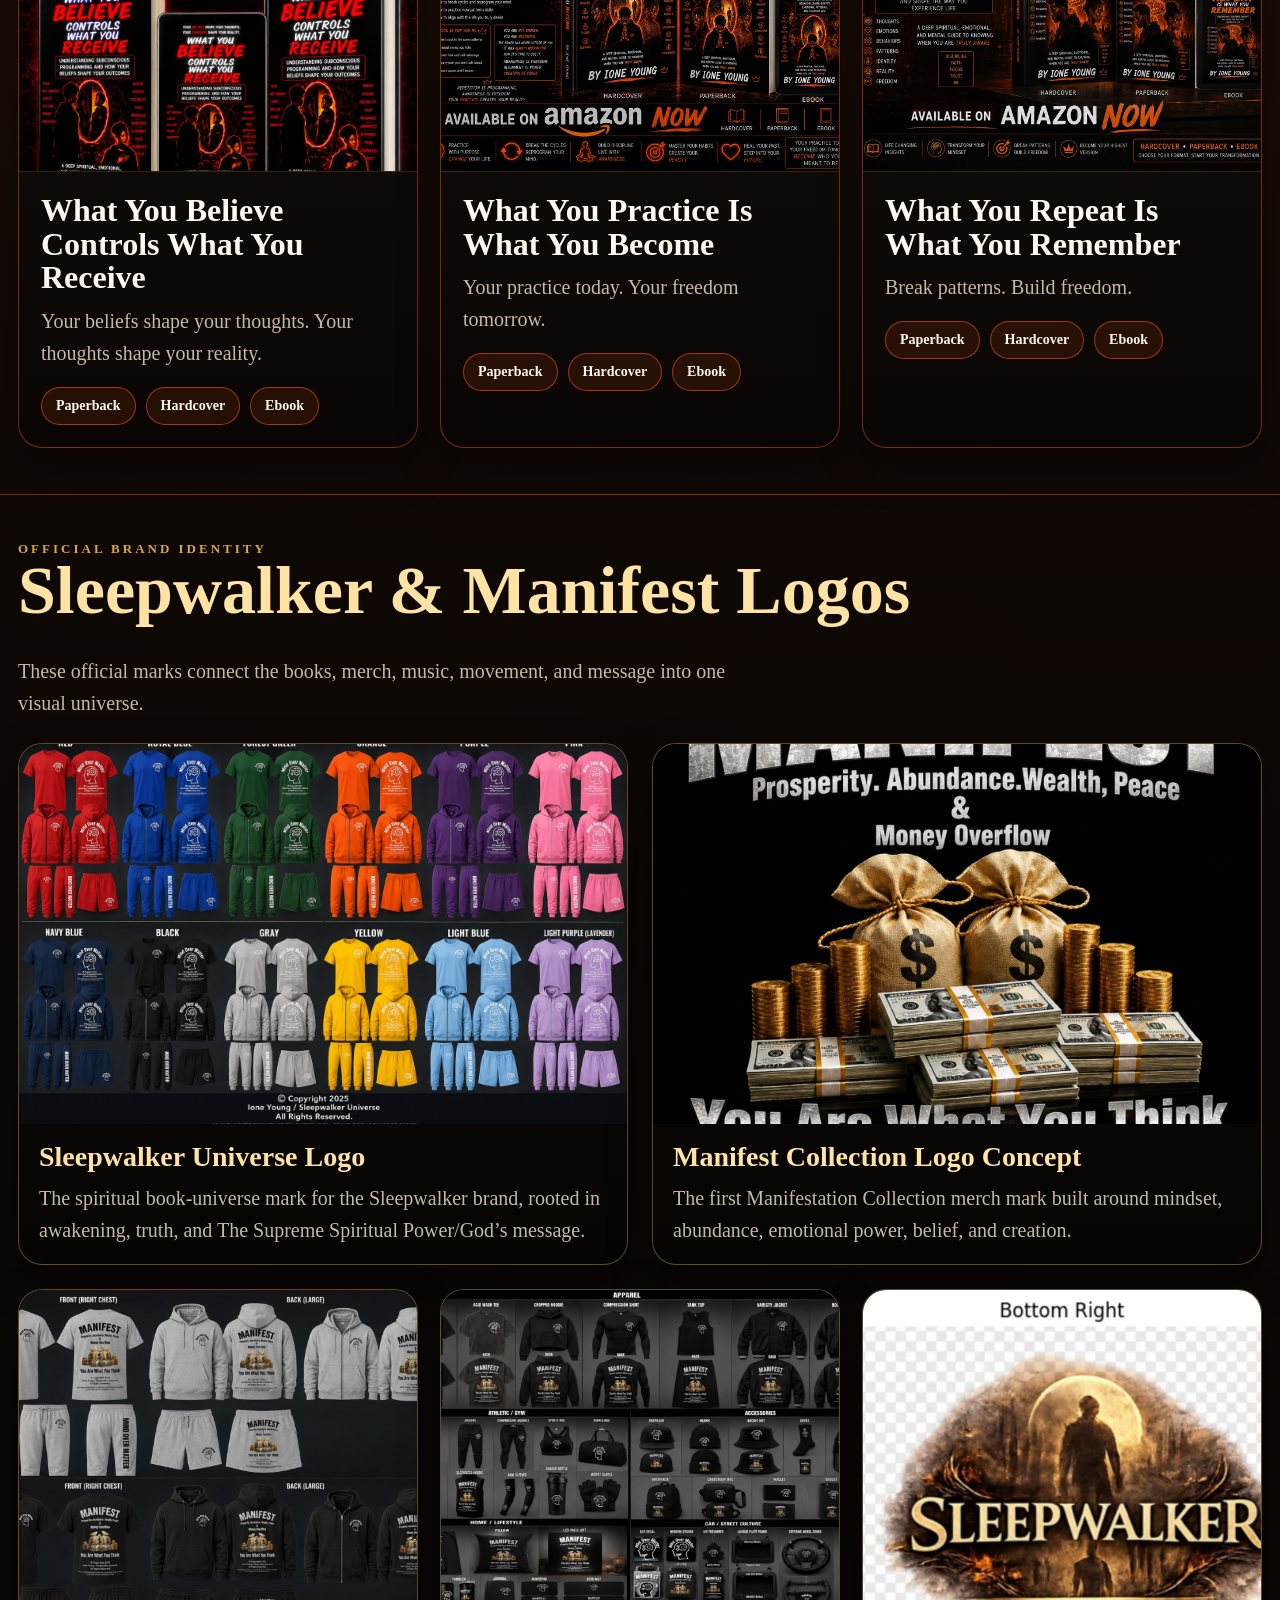
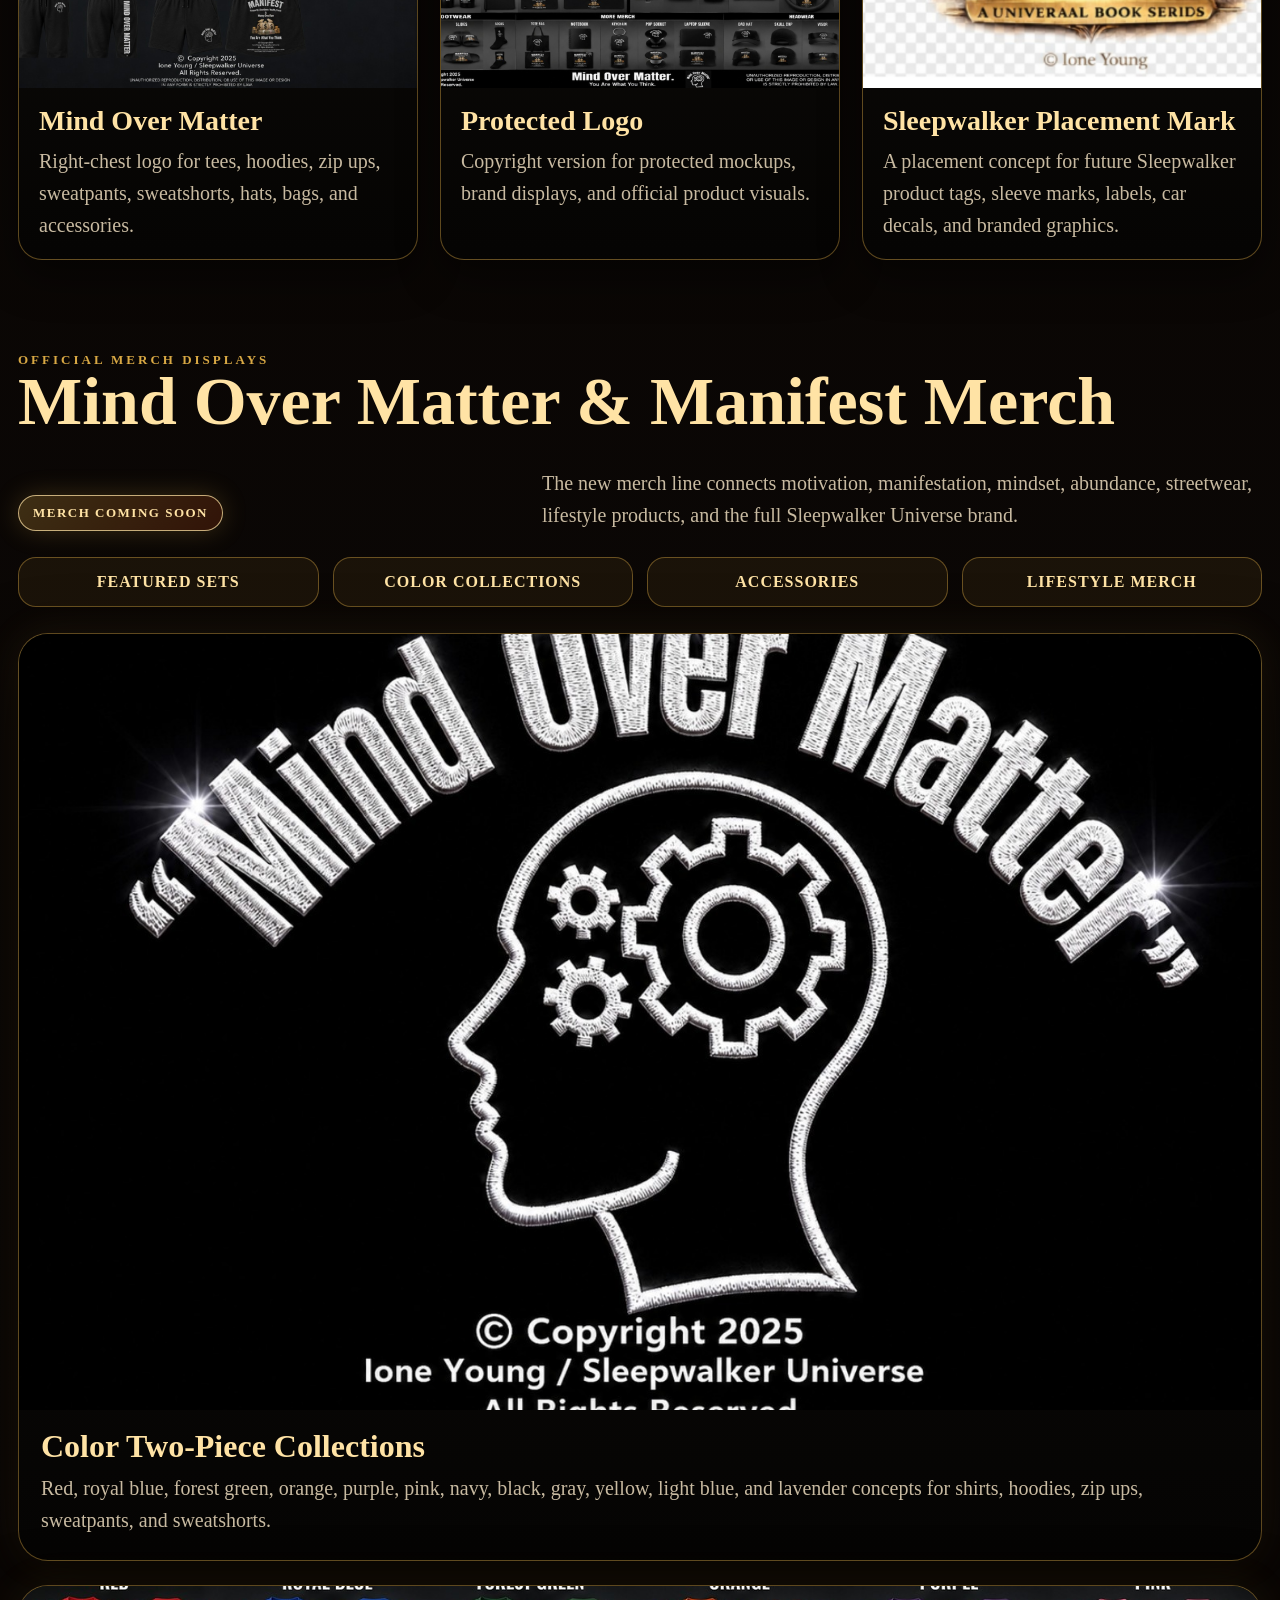
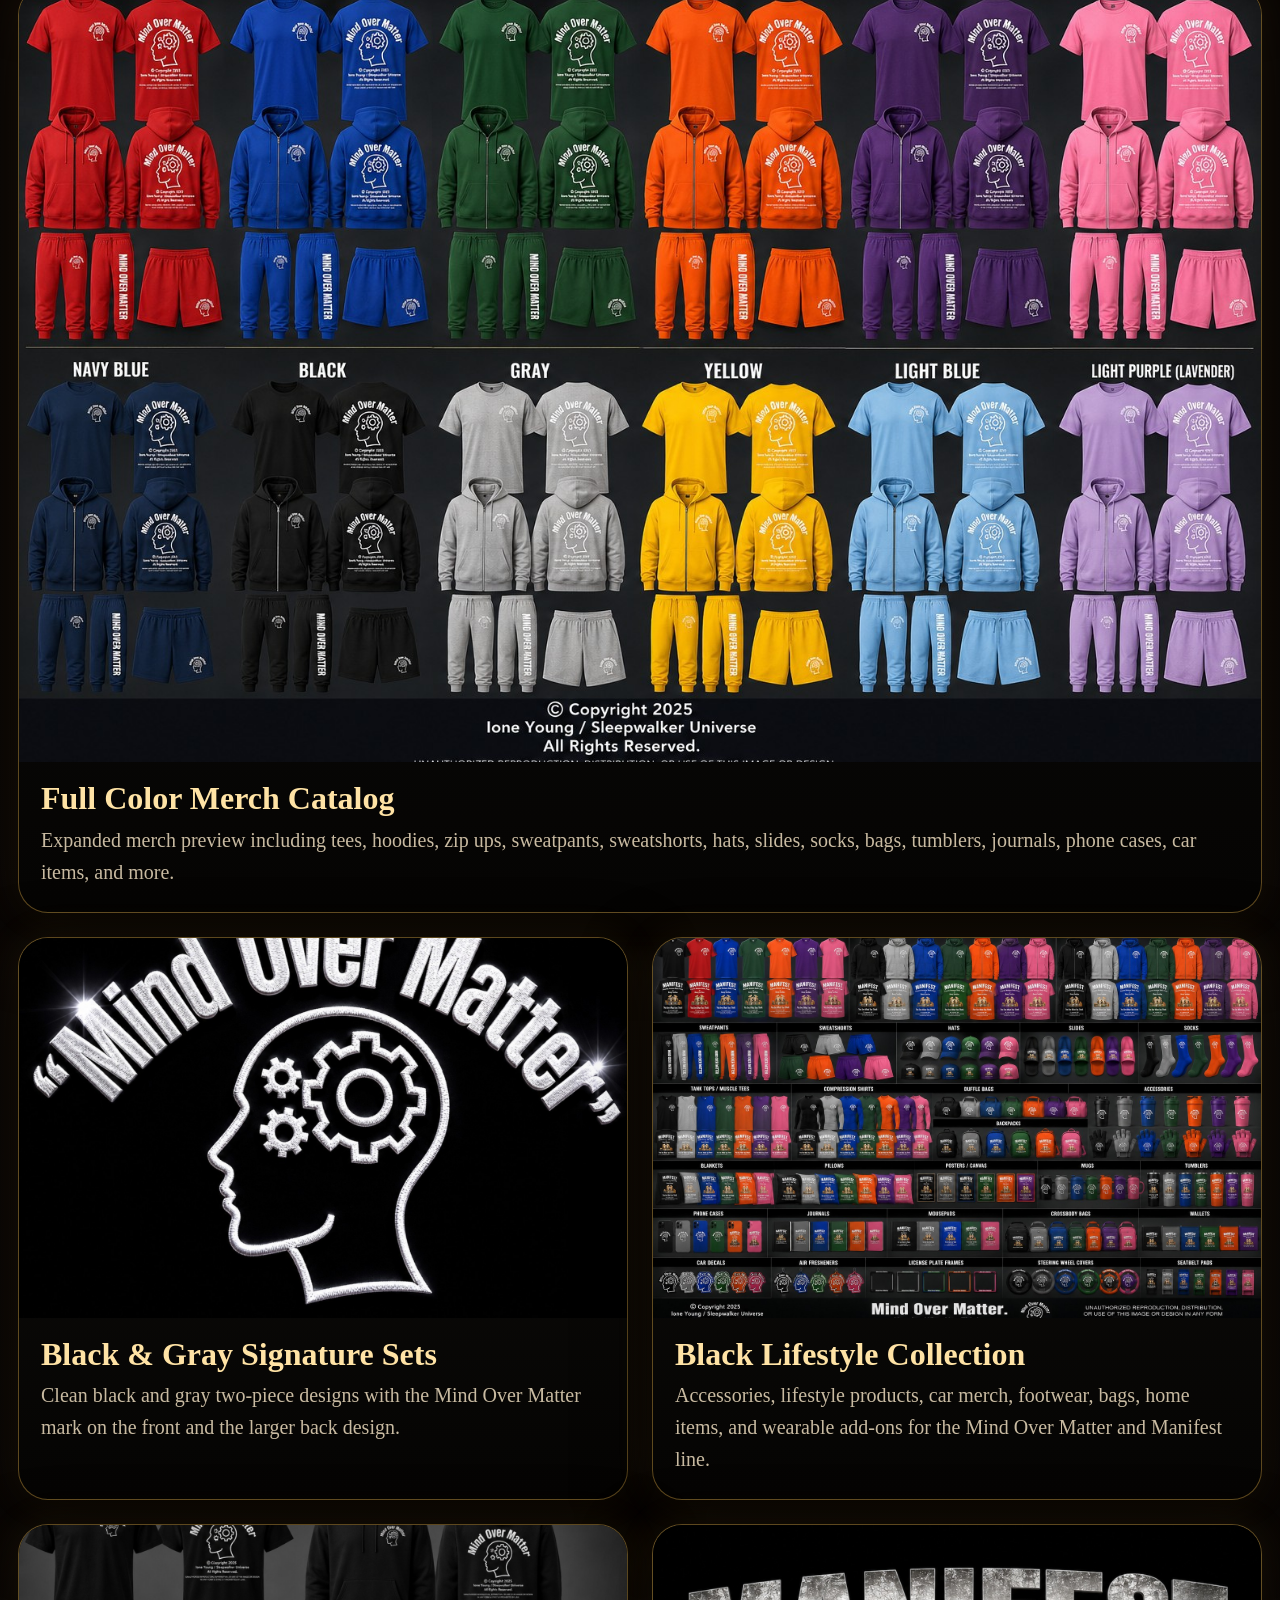
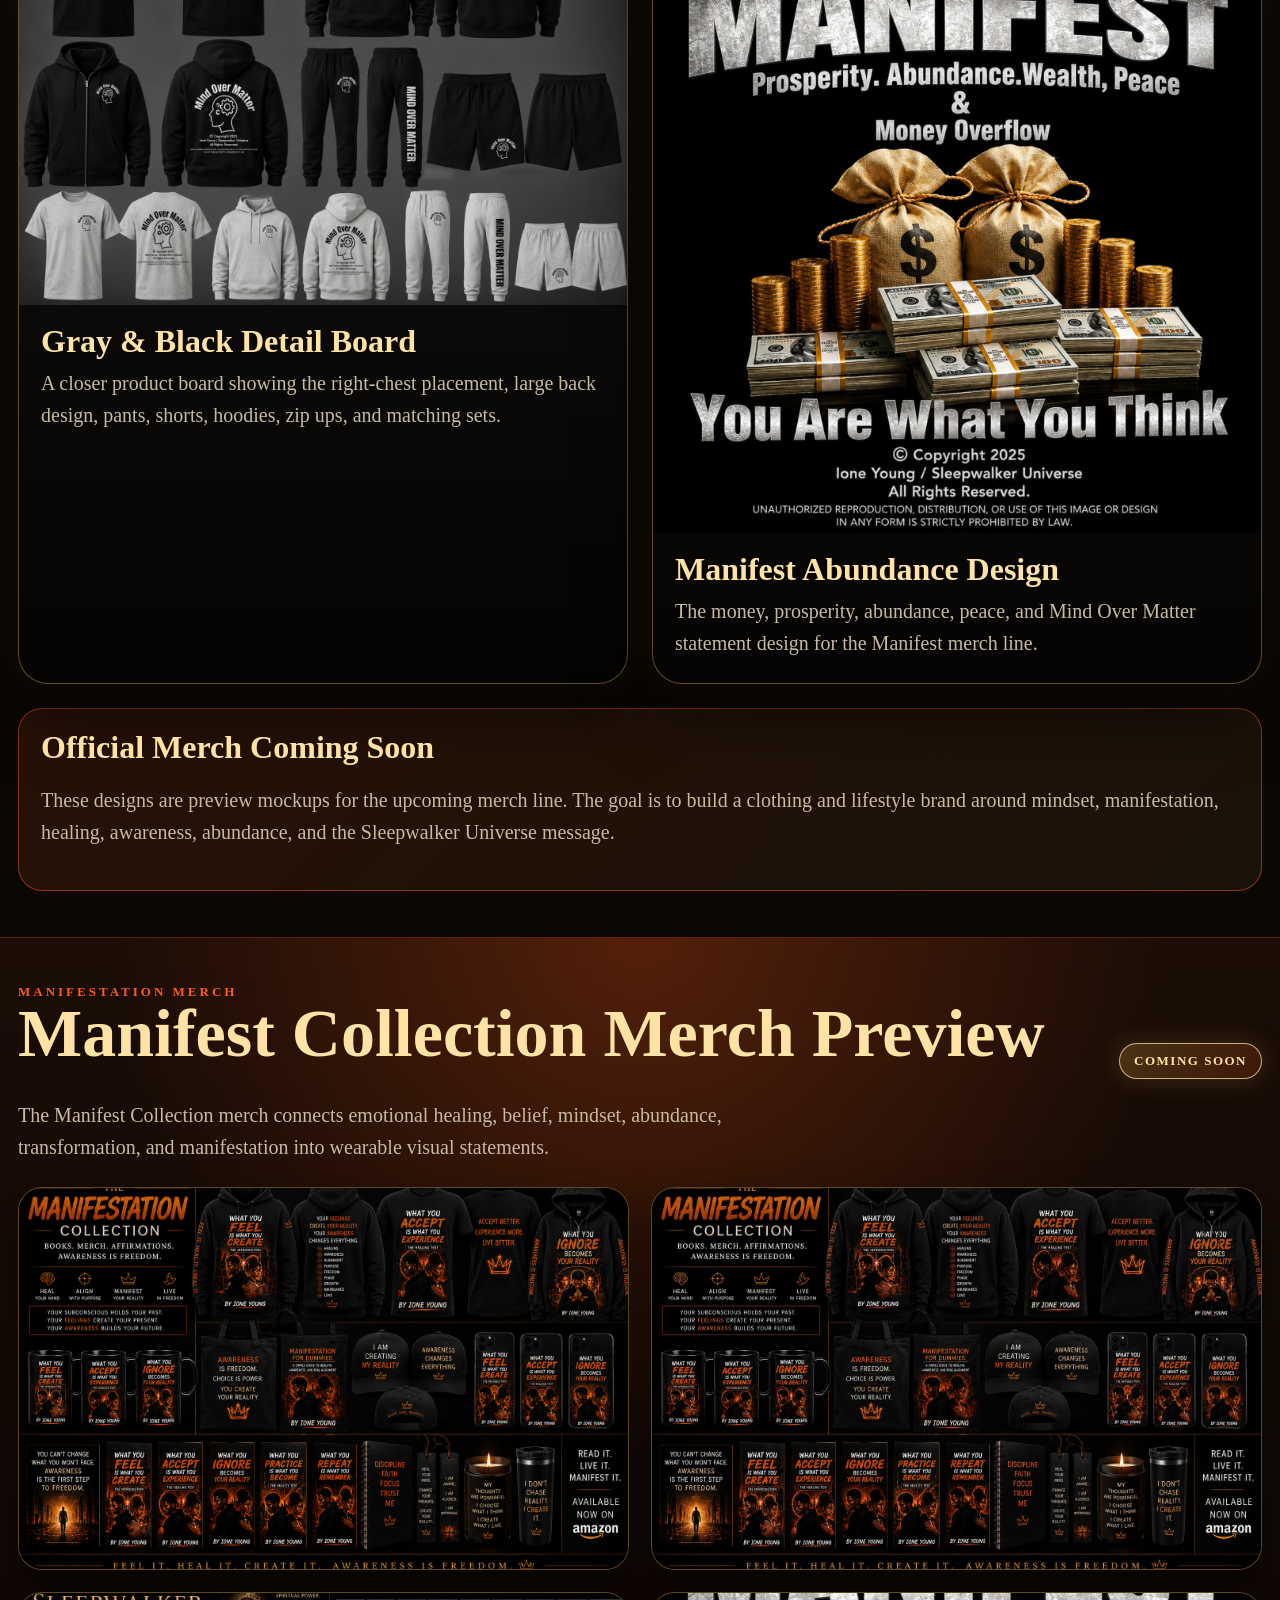
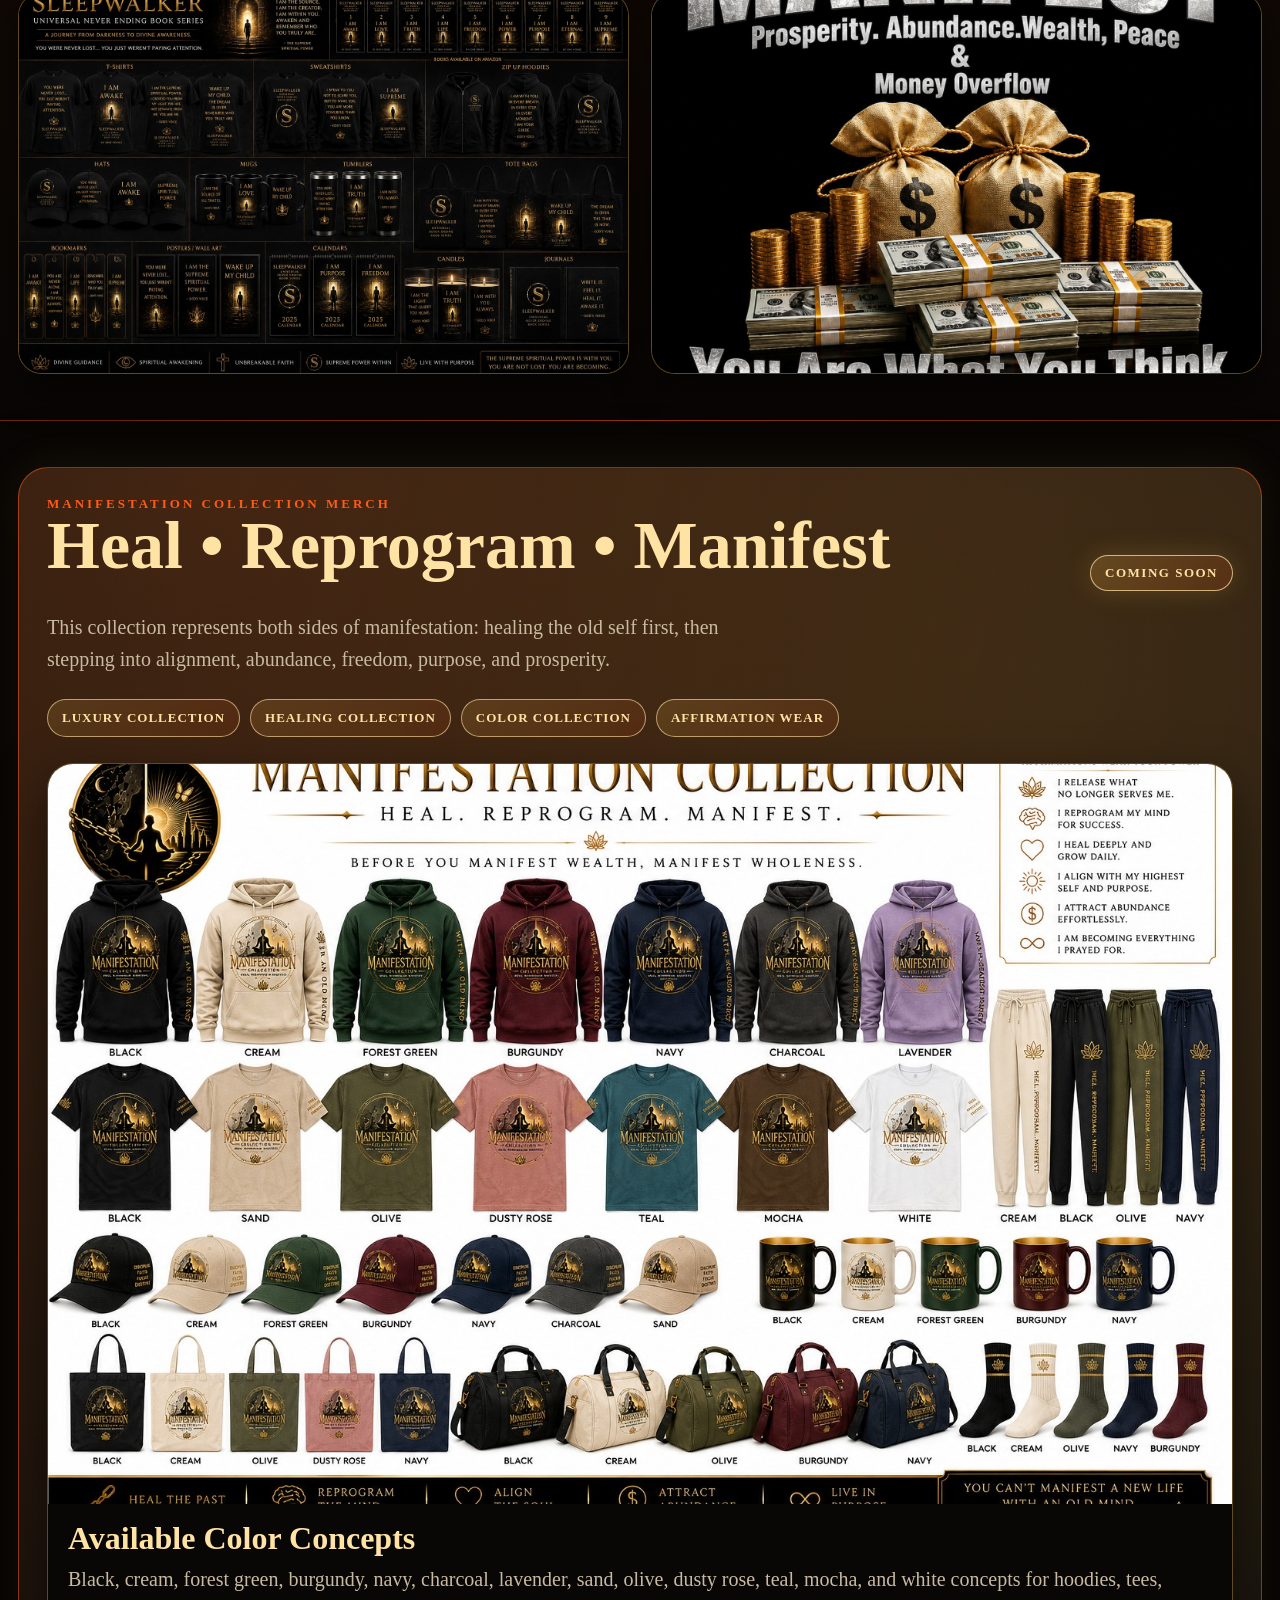
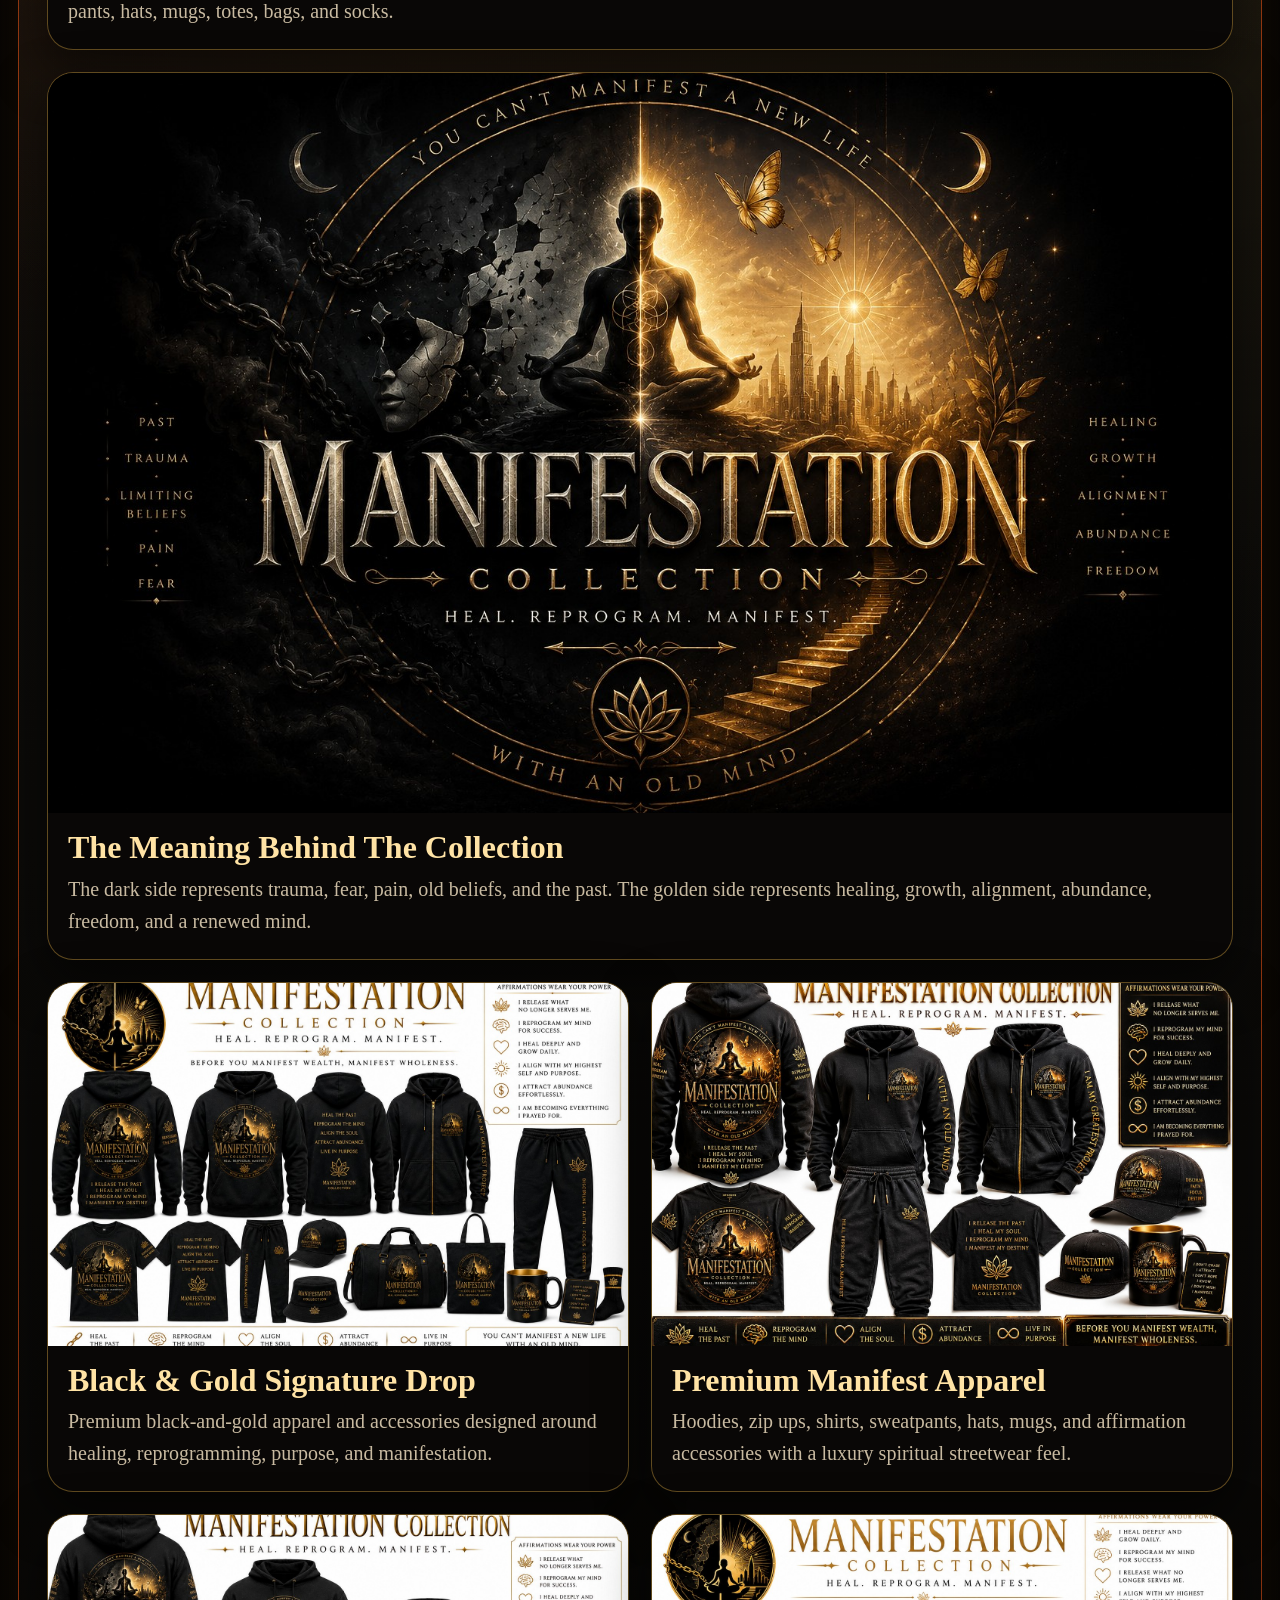
==== commit 5a152641: "Add files via upload" ====
--- a/index.html
+++ b/index.html
@@ -218,6 +218,74 @@
       .merch-feature img { aspect-ratio:4/3; }
     }
 
+
+    .manifest-luxury-showcase {
+      max-width:1320px;
+      margin:0 auto;
+      padding:46px 18px;
+    }
+    .manifest-luxury-panel {
+      border:1px solid var(--orange-line);
+      border-radius:30px;
+      background:
+        radial-gradient(circle at 15% 0%, rgba(255,90,22,.16), transparent 38%),
+        radial-gradient(circle at 82% 5%, rgba(216,168,68,.16), transparent 40%),
+        linear-gradient(180deg,rgba(17,16,13,.98),rgba(5,4,3,.96));
+      padding:clamp(18px,3vw,28px);
+      box-shadow:0 26px 75px rgba(0,0,0,.62),0 0 42px rgba(216,168,68,.11);
+    }
+    .manifest-showcase-grid {
+      display:grid;
+      grid-template-columns:repeat(2,1fr);
+      gap:22px;
+    }
+    .manifest-showcase-card {
+      border:1px solid rgba(216,168,68,.42);
+      border-radius:26px;
+      overflow:hidden;
+      background:#090706;
+      box-shadow:0 20px 52px rgba(0,0,0,.52);
+    }
+    .manifest-showcase-card.featured {
+      grid-column:1 / -1;
+    }
+    .manifest-showcase-card img {
+      width:100%;
+      aspect-ratio:16/10;
+      object-fit:cover;
+      background:#fff;
+    }
+    .manifest-showcase-copy {
+      padding:18px 20px 22px;
+    }
+    .manifest-showcase-copy h3 {
+      margin:0 0 8px;
+    }
+    .manifest-showcase-copy p {
+      margin:0;
+    }
+    .manifest-badge-row {
+      display:flex;
+      flex-wrap:wrap;
+      gap:10px;
+      margin:20px 0 26px;
+    }
+    .manifest-badge {
+      border:1px solid rgba(255,227,165,.62);
+      background:linear-gradient(135deg,rgba(216,168,68,.18),rgba(255,90,22,.10));
+      color:var(--gold-light);
+      border-radius:999px;
+      padding:10px 14px;
+      font-weight:800;
+      letter-spacing:1px;
+      text-transform:uppercase;
+      font-size:13px;
+    }
+    @media (max-width:980px) {
+      .manifest-showcase-grid { grid-template-columns:1fr; }
+      .manifest-showcase-card img { aspect-ratio:4/3; }
+    }
+
   </style>
 </head>
 <body>
@@ -742,6 +810,85 @@
     </div>
   </section>
 
+
+  <section id="manifest-luxury-merch" class="manifest-luxury-showcase">
+    <div class="manifest-luxury-panel">
+      <div class="section-head">
+        <div>
+          <div class="eyebrow orange">Manifestation Collection Merch</div>
+          <h2>Heal • Reprogram • Manifest</h2>
+        </div>
+        <div class="coming-banner">Coming Soon</div>
+        <p>This collection represents both sides of manifestation: healing the old self first, then stepping into alignment, abundance, freedom, purpose, and prosperity.</p>
+      </div>
+
+      <div class="manifest-badge-row">
+        <span class="manifest-badge">Luxury Collection</span>
+        <span class="manifest-badge">Healing Collection</span>
+        <span class="manifest-badge">Color Collection</span>
+        <span class="manifest-badge">Affirmation Wear</span>
+      </div>
+
+      <div class="manifest-showcase-grid">
+        <article class="manifest-showcase-card featured">
+          <img src="/3016.png" alt="Manifestation Collection color merch catalog" loading="lazy">
+          <div class="manifest-showcase-copy">
+            <h3>Available Color Concepts</h3>
+            <p>Black, cream, forest green, burgundy, navy, charcoal, lavender, sand, olive, dusty rose, teal, mocha, and white concepts for hoodies, tees, pants, hats, mugs, totes, bags, and socks.</p>
+          </div>
+        </article>
+
+        <article class="manifest-showcase-card featured">
+          <img src="/3008.png" alt="Manifestation Collection healing and prosperity logo" loading="lazy">
+          <div class="manifest-showcase-copy">
+            <h3>The Meaning Behind The Collection</h3>
+            <p>The dark side represents trauma, fear, pain, old beliefs, and the past. The golden side represents healing, growth, alignment, abundance, freedom, and a renewed mind.</p>
+          </div>
+        </article>
+
+        <article class="manifest-showcase-card">
+          <img src="/3015.png" alt="Manifestation Collection black and gold merch on white background" loading="lazy">
+          <div class="manifest-showcase-copy">
+            <h3>Black & Gold Signature Drop</h3>
+            <p>Premium black-and-gold apparel and accessories designed around healing, reprogramming, purpose, and manifestation.</p>
+          </div>
+        </article>
+
+        <article class="manifest-showcase-card">
+          <img src="/3014.png" alt="Manifestation Collection premium black and gold product mockup" loading="lazy">
+          <div class="manifest-showcase-copy">
+            <h3>Premium Manifest Apparel</h3>
+            <p>Hoodies, zip ups, shirts, sweatpants, hats, mugs, and affirmation accessories with a luxury spiritual streetwear feel.</p>
+          </div>
+        </article>
+
+        <article class="manifest-showcase-card">
+          <img src="/3013.png" alt="Manifestation Collection merchandise catalog on white background" loading="lazy">
+          <div class="manifest-showcase-copy">
+            <h3>Retail-Ready Product Layout</h3>
+            <p>A clean white-background display that lets the black fabric and gold logo details stand out clearly.</p>
+          </div>
+        </article>
+
+        <article class="manifest-showcase-card">
+          <img src="/3012.png" alt="Manifestation Collection full apparel display on white background" loading="lazy">
+          <div class="manifest-showcase-copy">
+            <h3>Featured Merch Display</h3>
+            <p>A full product preview featuring hoodies, shirts, zip ups, sweatpants, bags, mugs, socks, hats, and totes.</p>
+          </div>
+        </article>
+
+        <article class="manifest-showcase-card featured">
+          <img src="/3011.png" alt="Manifestation Collection clean catalog layout" loading="lazy">
+          <div class="manifest-showcase-copy">
+            <h3>Luxury Healing Merch Preview</h3>
+            <p>Before you manifest wealth, manifest wholeness. Heal the past. Reprogram the mind. Align the soul. Attract abundance.</p>
+          </div>
+        </article>
+      </div>
+    </div>
+  </section>
+
   <section class="section">
     <div class="section-head">
       <div>
